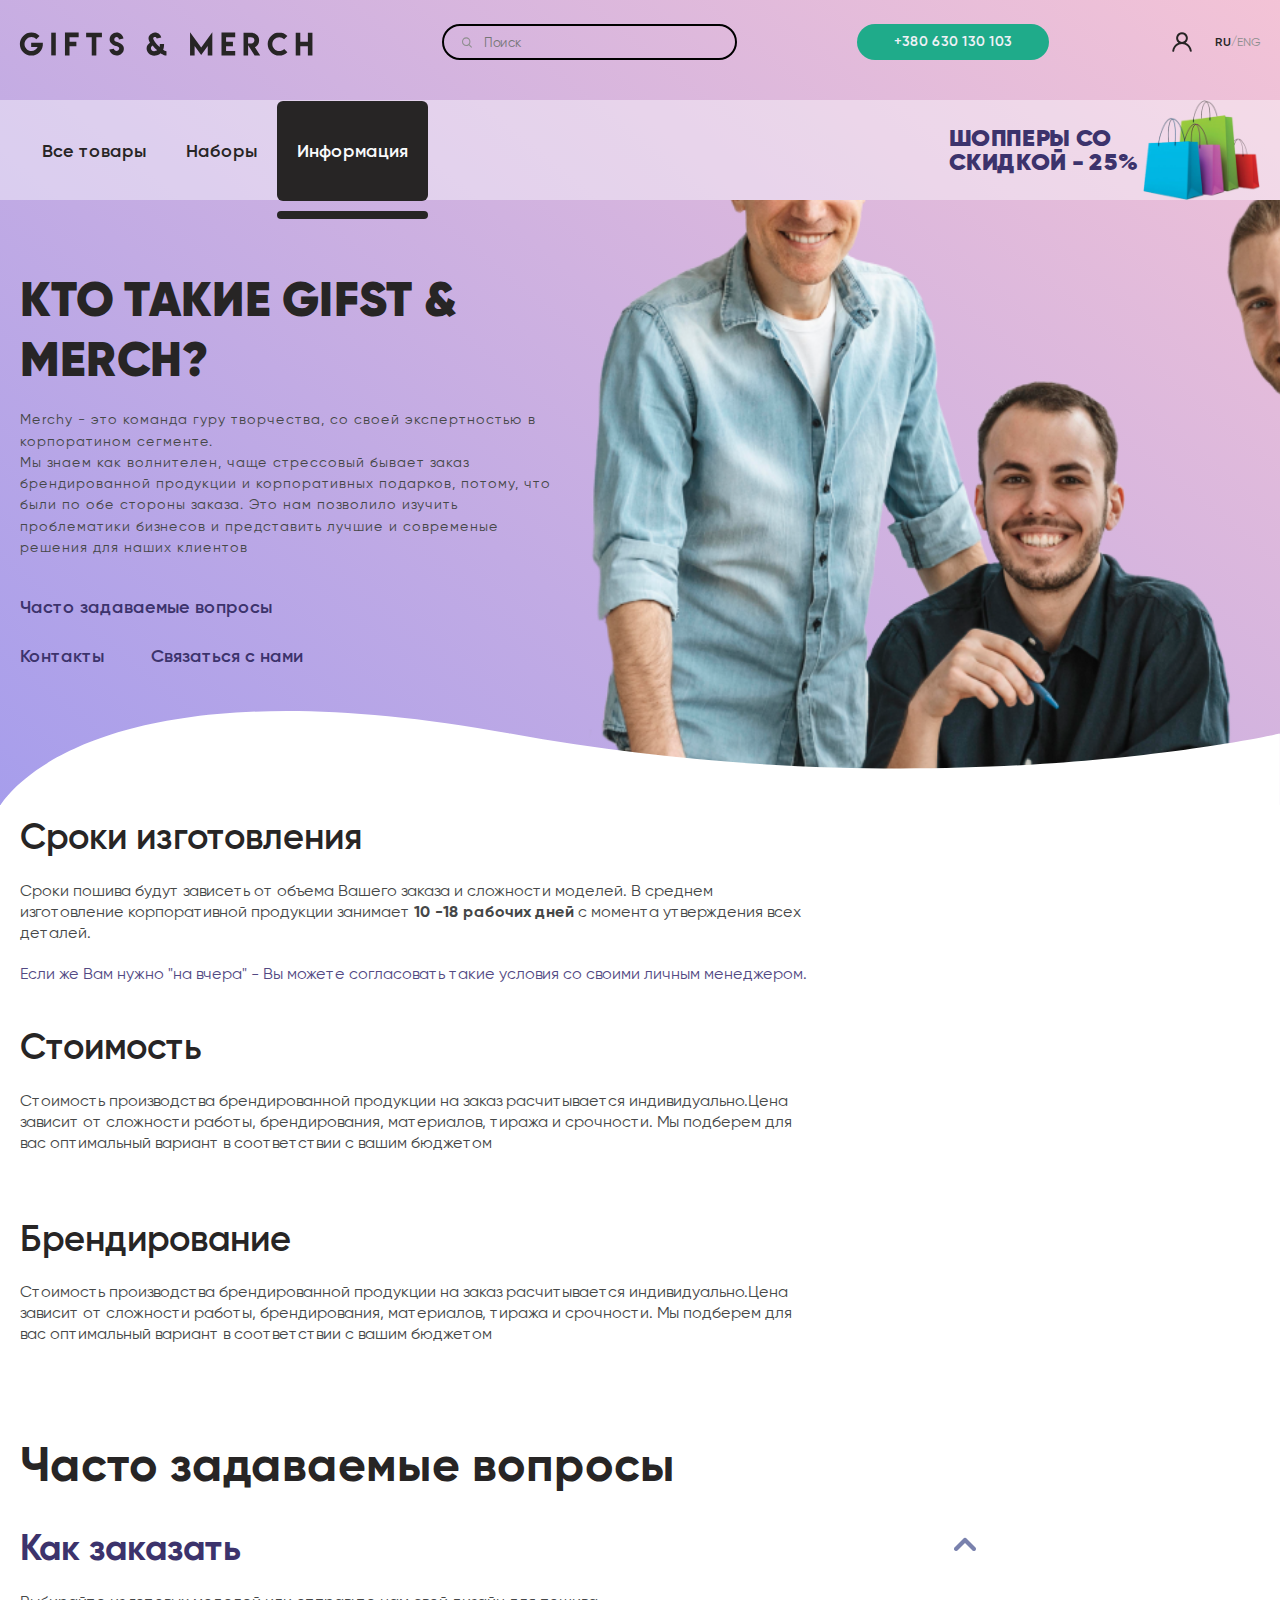
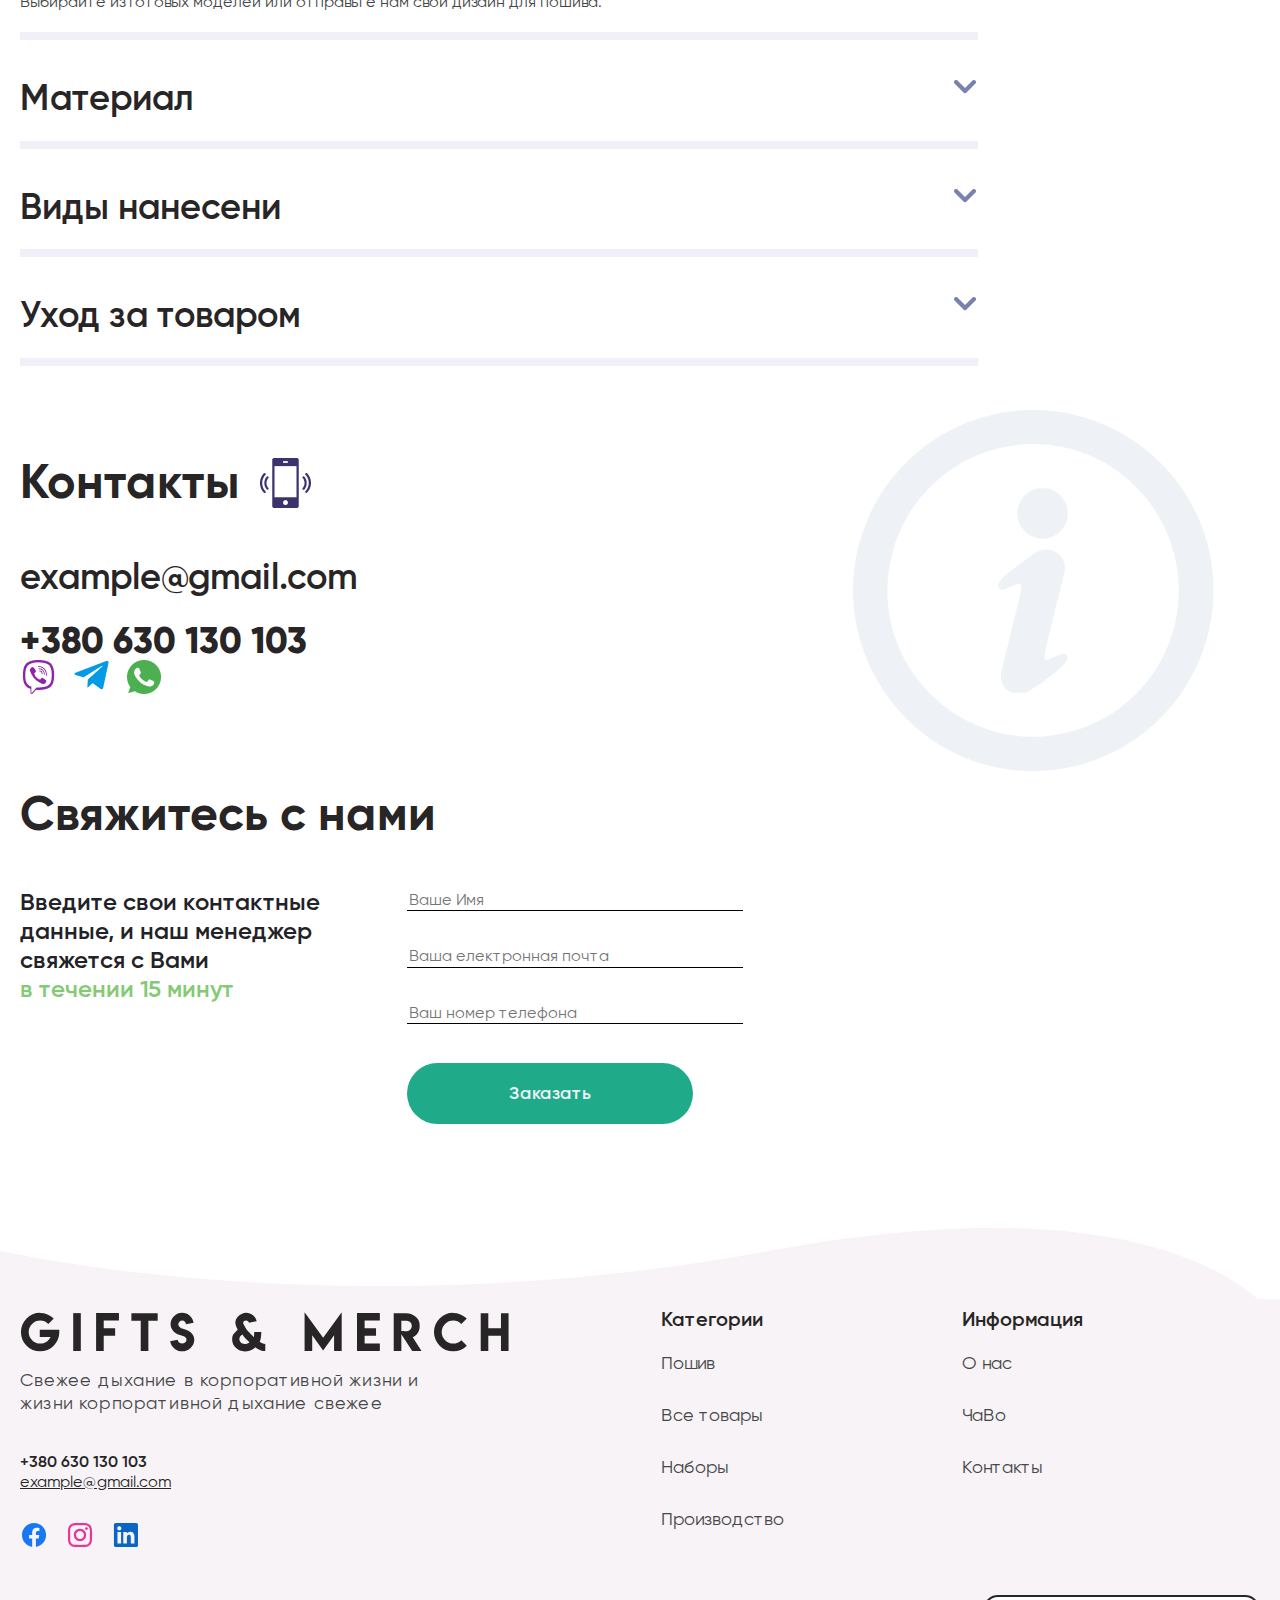
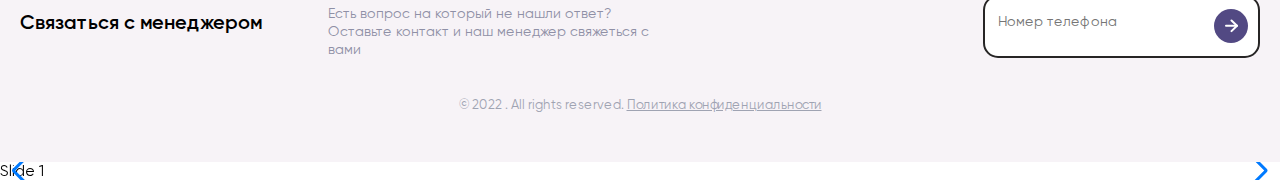
==== information.html @ 1d712e39 "working" ====
<!DOCTYPE html>
<html lang="ru">

<head>
  <meta charset="UTF-8">
  <meta http-equiv="X-UA-Compatible" content="IE=edge">
  <meta name="viewport" content="width=device-width, initial-scale=1.0">
  <title>Gifts and Merch</title>
  <link rel="stylesheet" href="./css/vendor/normalize.css">
  <link rel="stylesheet" href="./css/vendor/swiper-bundle.min.css">
  <link rel="stylesheet" href="./css/cards-reduction-decor.css">
  <link rel="stylesheet" href="./css/fonts.css">
  <link rel="stylesheet" href="./css/main.css">
  <link rel="stylesheet" href="./css/main-page.css">
  <link rel="stylesheet" href="./css/information.css">
</head>

<body>
  <div class="header-bg">
    <header class="page-header">
      <div class="main-container page-header__top">
        <a class="page-header__logo-link" href="#">
          <img class="header-image" src="./img/logo.svg" alt="Gifts Merch">
        </a>
        <input class="page-header__search" type="text" placeholder="Поиск">
        <button type="button" class="page-header__loupe"><img class="page-header__loupe-image" src="./img/search1.svg" alt="поиск"></button>
        <a class="phone" href="tel:+79283627229">+380 630 130 103</a>
        <button id="mobile-menu-btn" type="button" class="page-header__burger"><img class="page-header__burger-image" src="./img/COLOR.svg" alt=""> </button>

        <div class="page-header__buttons">
          <button type="button" class="page-header__profile-btn">
            <img class="but-image" src="./img/men.svg" alt="">
          </button>
          <button type="button" class="page-header__button active">RU</button>
          <p class="page-slash">/</p>
          <button type="button" class="page-header__button">ENG</button>
        </div>
      </div>

      <div class="header-nav">
        <div class="header-nav__container main-container">
          <ul class="header-list">
            <li class="header-list__item">
              <a class="header-list__navigation" href="./index.html">Все товары </a>
            </li>
            <li class="header-list__item">
              <a class="header-list__navigation" href="./sets.html">Наборы</a>
            </li>
            <li class="header-list__item">
              <a class="header-list__navigation header-list__navigation--active">Информация</a>
            </li>
          </ul>
          <div class="header-text">Шопперы со скидкой - 25%</div>
          <img class="img-resize" src="./img/shopping-bags.png" alt="packages">
        </div>
      </div>
    </header>

    <section class="header-hero information__header-hero">
      <div class="header-hero__container main-container">
        <div class="header-hero__buttons">
          <button type="button" class="header-hero__button active">Главная</button>
          /
          <button type="button" class="header-hero__button">Информация</button>
        </div>
        <h1 class="header-hero__main hero__text">Кто такие gifst & merch?</h1>
        <p class="header-hero__description hero__txt">
          Merchy - это команда гуру творчества, со своей экспертностью в корпоратином сегменте. <br>
          Мы знаем как волнителен, чаще стрессовый бывает заказ брендированной продукции и корпоративных подарков, потому, что были по обе стороны заказа. Это нам позволило изучить проблематики бизнесов и представить лучшие и современые решения для наших клиентов
        </p>
        <div class="header-hero__navigation">
          <a class="header__navigation header__navigation1" href="./information.html#question">Часто задаваемые вопросы</a>
          <a class="header__navigation header__navigation2" href="./information.html#contacts">Контакты</a>
          <a class="header__navigation header__navigation3" href="./information.html#contact">Связаться с нами</a>
        </div>
      </div>
      <picture>
        <img class="header-hero__image" src="./img/information/men.png" alt="prize">
      </picture>
    </section>
    <img class="header__wave information__header-wave" src="./img/main/header-wave.svg" alt="wave">
  </div>

  <div class="specification main-container">
    <p class="specification__text">Сроки изготовления</p>
    <p class="specification__txt">Сроки пошива будут зависеть от объема Вашего заказа и сложности моделей. В среднем изготовление корпоративной продукции занимает <b>10 -18 рабочих дней </b> с момента утверждения всех деталей.</p>
    <p class="specification__txt specification__txt--purple">Если же Вам нужно "на вчера" - Вы можете согласовать такие условия со своими личным менеджером.</p>

    <p class="specification__text">Стоимость</p>
    <p class="specification__txt">Стоимость производства брендированной продукции на заказ расчитывается индивидуально.Цена зависит от сложности работы, брендирования, материалов, тиража и срочности. Мы подберем для вас оптимальный вариант в соответствии с вашим бюджетом</p>

    <p class="specification__text specification__text-one">Брендирование</p>
    <p class="specification__txt">Стоимость производства брендированной продукции на заказ расчитывается индивидуально.Цена зависит от сложности работы, брендирования, материалов, тиража и срочности. Мы подберем для вас оптимальный вариант в соответствии с вашим бюджетом</p>
  </div>

  <div class="guide main-container">
    <p class="guide__txt" id="question">Часто задаваемые вопросы</p>
    <div class="guide__info">
      <ul class="description">
        <li class="description__string description__string--active">
          <p class="description__txt">
            Как заказать
            <img class="description__img" src="./img/arrow.png" alt="arrow">
          </p>
          <div class="description__float open">
            <p class="description__text">Выбирайте из готовых моделей или отправьте нам свой дизайн для пошива.</p>
          </div>
        </li>

        <li class="description__string">
          <p class="description__txt">
            Материал
            <img class="description__img" src="./img/arrow.png" alt="arrow">
          </p>
          <div class="description__float">
            <p class="description__text">Вы можете заказать у нас пошив толстовок из любого вида материалов:</p>
            <ul class="description__item">
              <li>Хлопок 100%</li>
              <li>Хлопок/полиэстер 85/15%</li>
              <li>Флис</li>
            </ul>
          </div>
        </li>

        <li class="description__string">
          <p class="description__txt">
            Виды нанесени
            <img class="description__img" src="./img/arrow.png" alt="arrow">
          </p>
          <div class="description__float">
            <p class="description__text ">Вы можете заказать у нас пошив толстовок из любого вида материалов:</p>
            <ul class="description__item">
              <li>Шелкография</li>
              <li>Вышивка</li>
              <li>Цифровая печать</li>
              <li>Флекс</li>
            </ul>
          </div>
        </li>

        <li class="description__string">
          <p class="description__txt">
            Уход за товаром
            <img class="description__img" src="./img/arrow.png" alt="arrow">
          </p>
          <div class="description__float">
            <p class="description__text">
              — Не рекомендуем использовать моющие средства и стиральные порошки с отбеливателями и хлором. <br>
              — Перед глажкой и стиркой желательно вывернуть изделие наизнанку. <br>
              — Стирка в прохладной воде не выше 30°С без включения режима сушки</p>
          </div>
        </li>
      </ul>
      <img class="guide-image" src="./img/information/Group.png" alt="">
    </div>
  </div>

  <div class="reach main-container">
    <div class="reach__promo">
      <div class="contacts">
        <div class="contacts__call">
          <span class="contacts__text" id="contacts">
            Контакты
            <img class="contacts__img" src="./img/information/call.png" alt="phone">
          </span>
        </div>


        <p class="contacts__mail">
          <a class="contacts__link" href="mailto:example@gmail.com">example@gmail.com</a>
        </p>
        <p class="contacts__phone">
          <a class="contacts__link" href="tel:+79283627229">+380 630 130 103</a>
        </p>
        <ul class="contacts__socials">
          <li><a class="contacts__logo" href="#"><img class="contacts__image" src="./img/information/vb.png" alt="vb"></a></li>
          <li><a class="contacts__logo" href="#"><img class="contacts__image" src="./img/information/telega.png" alt="telegtam"></a></li>
          <li><a class="contacts__logo" href="#"><img class="contacts__image" src="./img/information/whatsapp.png" alt="ws"></a></li>
        </ul>
      </div>
      <div class="slogan">
        <p class="slogan__text" id="contact">Свяжитесь с нами</p>
        <div class="book slogan__book">
          <p class="slogan__txt">Введите свои контактные данные, и наш менеджер свяжется с Вами <span class="colortext">в&nbsp;течении 15 минут</span></p>
          <form class="order" action="self">
            <div class="order__field">
              <input type="text" class="order__input" name="login" placeholder="Ваше Имя">
            </div>
            <div class="order__field">
              <input type="email" class="order__input" name="email" placeholder="Ваша електронная почта" minlength="7" required>
              <span class="order__error-msg">Неверный формат</span>
            </div>
            <div class="order__field">
              <input type="tel" class="order__input" name="tel" placeholder="Ваш номер телефона" minlength="6" required>
              <span class="order__error-msg">Неверный формат</span>
            </div>
            <button type="button" class="order__button">
              Заказать
            </button>
          </form>
        </div>
      </div>
    </div>
  </div>

  <div class="container__footer">
    <img class="footer__wave" src="./img/footer/footer-wave.svg" alt="wave">
    <footer class="footer main-container">
      <div class="footer-nav">
        <div class="footer-servis">
          <div class="footer-servis__gift">
            <a href="#">
              <img class="footer-image" src="./img/logo.svg" alt="gifts logo">
            </a>
            <div class="footer-servis__text">Свежее дыхание в корпоративной жизни и жизни корпоративной дыхание свежее </div>
          </div>
          <div class="footer-servis__connect">
            <div class="footer-servis__relations">
              <p class="footer-servis__tel"><a class="footer-servis__phone" href="tel:+79283627229">+380 630 130 103</a></p>
              <p class="footer-servis__gmail"><a class="footer-servis__mail" href="mailto:example@gmail.com">example@gmail.com</a></p>
            </div>
            <div class="footer-servis__logo">
              <ul class="footer-servis__manager">
                <li><a class="footer-img" href="#"><img class="footer-img__logo" src="./img/footer/facebook.svg" alt=""></a></li>
                <li><a class="footer-img" href="#"><img class="footer-img__logo" src="./img/footer/Instagram.svg" alt=""></a></li>
                <li><a class="footer-img" href="#"><img class="footer-img__logo" src="./img/footer/in.svg" alt=""></a></li>
              </ul>
            </div>
          </div>
        </div>
        <div class="footer-row">
          <h3 class="footer-roster__cat rank">Категории</h3>
          <ul class="footer-roster__list">
            <li class="footer-list footer-roster__list-item"><a class="footer-link" href="./sets.html">Пошив</a></li>
            <li class="footer-list"><a class="footer-link" href="./sets.html">Все товары</a></li>
            <li class="footer-list"><a class="footer-link" href="./sets.html">Наборы</a></li>
            <li class="footer-list"><a class="footer-link" href="./sets.html">Производство</a></li>
          </ul>
        </div>
        <div class="footer-info">
          <h3 class="footer-roster__cat rank">Информация</h3>
          <ul class="footer-roster__list">
            <li class="footer-list"><a class="footer-link" href="./information.html">О нас</a></li>
            <li class="footer-list"><a class="footer-link" href="./information.html#question">ЧаВо</a></li>
            <li class="footer-list"><a class="footer-link" href="./information.html#contacts">Контакты</a></li>
          </ul>
        </div>
        <div class="footer-manager">
          <h3 class="footer-roster__cat footer-roster--text-center">Связаться с менеджером</h3>
          <div class="footer-roster__text">Есть вопрос на который не нашли ответ? <br> Оставьте контакт и наш менеджер свяжеться с вами</div>
          <div class="footer-roster__tel">
            <input type="tel" class="footer__phone" name="phone" placeholder="Номер телефона">
            <button type="button" class="footer__arrow"><img class="footer__arrow-img" src="./img/footer/Group6.svg" alt=""></button>
          </div>
        </div>
      </div>
      <div class="footer-copy">
        <p class="footer-copy__corp"> © 2022 . All rights reserved. <a class="footer-copy__conf" href="#"> Политика конфиденциальности</a></p>
      </div>
    </footer>
  </div>

  <div class="modal" id="modal-mobile-menu">
    <div class="gap burger__menu-gap">
      <div class="burger-menu__header">
        <button type="button" class="burger-menu__language active">RU</button>
        /
        <button type="button" class="burger-menu__language">ENG</button>
        <button type="button" class="burger-menu__man">
          <img class="burger-menu__image" src="./img/men-3.svg" alt="">
        </button>
        <button type="button" class="burger-menu__class" id="close-mobile-menu-btn">
          <img src="./img/COLOR-2.svg" alt="">
        </button>
      </div>
      <div class="burger-menu__sets">Наборы</div>
      <div class="burger-menu__all">Все товары</div>
      <div class="burger-menu__list">
        <div class="textcols">
          <ul class="burger-menu__clothes">
            <li class="burger__list">
              <a class="burger-menu__text--active" href="">Толстовки</a>
            </li>
            <li class="burger__list">
              <a class="burger-menu__text" href="">Свитшоты</a>
            </li>
            <li class="burger__list">
              <a class="burger-menu__text" href="">Футболки</a>
            </li>
            <li class="burger__list">
              <a class="burger-menu__text" href="">Поло</a>
            </li>
            <li class="burger__list">
              <a class="burger-menu__text" href="">Жилетки</a>
            </li>
            <li class="burger__list">
              <a class="burger-menu__text" href="">Рюкзаки</a>
            </li>
          </ul>
        </div>
        <div class="textcols">
          <ul class="burger-menu__clothes">
            <li class="burger__list">
              <a class="burger-menu__text" href="">Бананки</a>
            </li>
            <li class="burger__list burger__list-one">
              <a class="burger-menu__text" href="">Эко-сумки/Шопперы</a>
            </li>
            <li class="burger__list">
              <a class="burger-menu__text" href="">Пледы</a>
            </li>
            <li class="burger__list">
              <a class="burger-menu__text" href="">Носки</a>
            </li>
            <li class="burger__list">
              <a class="burger-menu__text" href="">Маски</a>
            </li>
          </ul>
        </div>
      </div>
      <p class="burger-menu__info">Информация</p>
      <div class="burger__mail">
        <a class="burger-menu__mail" href="example@gmail.com">example@gmail.com</a>
      </div>
      <div class="burger__phone">
        <a class="phone burger-menu__phone" href="tel:+79283627229">+380 630 130 103</a>
      </div>
      <div class="burger-menu__masagers">
        <div class="burger__mesagers">
          <div class="burger-menu__image"><a href=""></a><img src="./img/Vector11.svg" alt=""></div>
          <div class="burger-menu__image"><a href=""></a><img src="./img/instagram.svg" alt=""></div>
          <div class="burger-menu__image"><a href=""><img src="./img/facebook.svg" alt=""></a></div>
        </div>
      </div>
    </div>
  </div>

  <div class="modal" id="my-golder">
    <div class="gap trolley__gap">
      <div class="trolley__order">
        <p class="trolley__text">Оформить заказ</p>
        <p class="trolley__txt">Введите свои контактные данные, и наш менеджер свяжется с Вами в течении 1 часа</p>
        <form class="trolley__orders" action="self">
          <input type="text" class="trolley__order-info" name="login" placeholder="Ваше Имя">
          <input type="email" class="trolley__order-info" name="email" placeholder="Ваша електронная почта">
          <input type="tel" class="trolley__order-info trolley__order-info--active" name="tel" placeholder="Ваш номер телефона">
          <button type="button" class="trolley__order-button">
            Заказать
          </button>
        </form>
        <p class="trolley__inf">Нажимая "Подтвердить заказ", Вы даете согласие на обработку Ваших персональных данных</p>
      </div>
      <div class="trolley__box">
        <div class="basket__order">Корзина</div>
        <div class="basket__selection">
          <div class="details">
            <div class="details__image">
              <img class="details__img" src="./img/trolley/MaskGroup.png" alt="">
            </div>
            <div class="details__info">
              <p class="details__text">EL003 Elleven Checkpoint-Friendly Compu-Backpack</p>
              <div class="details__color">
                <span class="details__colors details__colors--green">Цвет</span>
              </div>
            </div>
            <div class="details__size">
              <p class="size__text">Размер</p>
              <p class="size__txt">XS</p>
            </div>
            <div class="details__quantity">
              <span class="quantity__text">Кол-во</span>
              <div class="quantity__choice">
                <button type="button" class="quantity__reduce">-</button>
                <span class="quantity__number">5</span>
                <button type="button" class="quantity__reduce">+</button>
              </div>
              <p class="quantity__txt">min.</p>
            </div>
            <span class="details__sum">$76.43</span>
            <button type="button" class="details__remove">
              <img class="details__remove-img" src="./img/trolley/times-circle.svg" alt="">
            </button>
          </div>
        </div>
        <div class="basket__selection">
          <div class="details">
            <div class="details__image">
              <img class="details__img" src="./img/trolley/MaskGroup.png" alt="">
            </div>
            <div class="details__info">
              <div class="details__text">EL003 Elleven Checkpoint-Friendly Compu-Backpack</div>
              <div class="details__color">
                <span class="details__colors details__colors--green">Цвет</span>
              </div>
            </div>
            <div class="details__size">
              <p class="size__text">Размер</p>
              <p class="size__txt">XS</p>
            </div>
            <div class="details__quantity">
              <span class="quantity__text">Кол-во</span>
              <div class="quantity__choice">
                <button type="button" class="quantity__reduce">-</button>
                <span class="quantity__number">5</span>
                <button type="button" class="quantity__reduce">+</button>
              </div>
              <p class="quantity__txt">min.</p>
            </div>
            <span class="details__sum">$76.43</span>
            <button type="button" class="details__remove">
              <img class="details__remove-img" src="./img/trolley/times-circle.svg" alt="">
            </button>
          </div>
        </div>
        <div class="basket__selection basket__selection-one">
          <div class="details">
            <div class="details__image">
              <img class="details__img" src="./img/trolley/MaskGroup.png" alt="">
            </div>
            <div class="details__info">
              <div class="details__text">EL003 Elleven Checkpoint-Friendly Compu-Backpack</div>
              <div class="details__color">
                <span class="details__colors details__colors--green">Цвет</span>
              </div>
            </div>
            <div class="details__size">
              <p class="size__text">Размер</p>
              <p class="size__txt">XS</p>
            </div>
            <div class="details__quantity">
              <span class="quantity__text">Кол-во</span>
              <div class="quantity__choice">
                <button type="button" class="quantity__reduce">-</button>
                <span class="quantity__number">5</span>
                <button type="button" class="quantity__reduce">+</button>
              </div>
              <p class="quantity__txt">min.</p>
            </div>
            <span class="details__sum">$76.43</span>
            <button type="button" class="details__remove">
              <img class="details__remove-img" src="./img/trolley/times-circle.svg" alt="">
            </button>
          </div>
        </div>
        <div class="order__dilivery">
          <span class="order__details">Заказ № 110293</span>
          <span class="order__sum">Всего: $ 235.80</span>
        </div>
        <button type="button" class="modal__close trolley__modal-close">
          <img class="modal__close-img" id="close-my-modal-btn2" src="./img/trolley/close.svg" alt="">
        </button>
        <div class="trolley__line"></div>
      </div>
    </div>
  </div>

  <div class="modal" id="modal-order-menu">
    <div class="gap window__gap" id="window-mod">
      <button type="button" class="modal__close" id="close-order-menu-btn">
        <img class="modal__close-img" src="./img/trolley/close.svg" alt="">
      </button>
      <div class="window__picture">
        <div class="window__line">
          <button type="button" class="hand hand__window">
            <img src="./img/left.png" alt="">
          </button>
          <button type="button" class="hand hand__window hand__window-img">
            <img src="./img/left.png" alt="">
          </button>
        </div>
        <img class="winwod-img" src="./img/image/Screenshot1.png" alt="man">
        <div class="window__picture-img">
          <img class="winwod-thing" src="./img/image/Screenshot2.png" alt="man">
          <img class="winwod-thing" src="./img/image/Screenshot3.png" alt="man">
          <img class="winwod-thing" src="./img/image/Screenshot4.png" alt="man">
        </div>
      </div>
      <div class="window__order">
        <p class="win__text">EL003 Elleven Checkpoint-Friendly Compu-Backpack</p>
        <div class="color">
          <ul class="color__win" id="color-listmod">
          </ul>
          <p class="win__price">From Price $76.43</p>
        </div>
        <p class="win__txt">This exclusive design has a designated laptop-only section that unfolds to lay flat on the X-ray belt to increase your speed, convenience and security. (Pens, Laptop and other devices shown are not included)</p>
        <div class="size">
          <div class="size__right">
            <button type="button" class="size__feature">
              Характеристики
              <img class="size__image size__image--active" src="./img/image/arrow.svg" alt="">
            </button>
          </div>
          <div class="property">
            <p class="property__text">Материал</p>
            <p class="property__text">100% хлопок</p>
            <p class="property__text">Нанесение</p>
            <p class="property__text">вышивка, термопечать</p>
            <p class="property__text">Торговая марка</p>
            <p class="property__text">100% хлопок</p>
            <p class="property__text">Плотность, г/м</p>
            <p class="property__text">150</p>
          </div>
          <button type="button" class="size__button">
            Заказать
          </button>
        </div>
      </div>
    </div>
  </div>

  <template id="color-modtemplate">
    <li class="color__list"><button type="button" class="color__but card__color-button--purple" id="colors-list"></button></li>
  </template>

  <div class="swiper">
    <div class="swiper-wrapper">
      <div class="swiper-slide">Slide 1</div>
      <div class="swiper-slide">Slide 2</div>
      <div class="swiper-slide">Slide 3</div>
    </div>
    <div class="swiper-button-prev"></div>
    <div class="swiper-button-next"></div>
  </div>

  <script defer src="js/vendor/swiper-bundle.min.js"></script>
  <script defer src="js/index.js"></script>

</body>

</html>
---- css/cards-reduction-decor.css ----
.cards__header {
    margin: 0;
    margin-top: 9px;
    font-size: 48px;
    line-height: 58px;
    font-weight: 700;
}

.cards__list {
    display: flex;
    justify-content: space-between;
    margin-top: 40px;
    padding-left: 0;
}

.card {
    position: relative;
    display: flex;
    flex-direction: column;
    width: calc(25% - 23px);
    list-style-type: none;
}

.card__top {
    position: relative;
    height: 387px;
}

.card__info {
    display: flex;
    flex-direction: column;
    margin-top: 2px;
    padding-top: 11px;
    padding-left: 14px;
    overflow: hidden;
    border-radius: 15px;
    box-shadow: 0 16.0566px 22px -8px rgb(82 73 131 / 0.1), 0 8.02828px 8.02828px -4.01414px rgb(26 32 44 / 0.04);
    flex-grow: 1;
}

.card__color-button--active {
    outline: solid 3px #000;
    outline-style: double;
}

.color__but--active {
  outline: solid 3px #000;
  outline-style: double;
}

.card__image {
    width: 100%;
    height: 100%;
    object-fit: cover;
    border-top-right-radius: 15px;
    border-top-left-radius: 15px;
}

.numbering {
    position: absolute;
    right: 18px;
    bottom: 8px;
    display: flex;
    align-items: center;
    font-size: 12px;
    line-height: 1;
    font-weight: 400;
    text-align: center;
    color: #7981AD;
}

.numbering__direction {
    display: flex;
    padding: 6px 8px 6px 5px;
    cursor: pointer;
    background: transparent;
    border: none;
}

.numbering__direction--right {
    transform: rotate(180deg);
}

.numbering__number--card {
    margin: 0;
}

.hand__cards-img {
    transform: rotate(180deg);
}

.card__name {
    margin: 0;
    font-size: 24px;
    line-height: 105.5%;
    font-weight: 600;
    color: #272525;
}

.card__description {
    width: 100%;
    font-size: 12px;
    line-height: 105.5%;
    font-weight: 400;
    color: #272525;
}

.card__color {
    display: flex;
    margin-top: auto;
    margin-bottom: 15px;
    padding: 0;
}

.color__list {
    list-style-type: none;
}

.card__color-button {
    width: 24px;
    height: 24px;
    margin: 0;
    margin-right: 4.5px;
    padding: 0 0.5px;
    cursor: pointer;
    background: transparent;
    border: none;
    border-radius: 50%;
}

.card__color-button--purple {
    background-color: #524983;
}

.card__color-button--green {
    background-color: #309F85;
}

.card__color-button--silver {
    background-color: #F1F1F1;
}

.card__price {
    margin: 0;
    margin-bottom: 11px;
    font-size: 24px;
    line-height: 105.5%;
    font-weight: 600;
    color: #C4C4C4;
}

.card__cart {
    position: absolute;
    right: 11px;
    bottom: 17px;
    cursor: pointer;
    background: transparent;
    border: none;
}

.hand__cards {
    display: flex;
    align-items: center;
    margin-top: 0;
    margin-right: 13px;
    margin-left: 31px;
}

.hand {
    justify-content: center;
    width: 40px;
    height: 40px;
    cursor: pointer;
    background-color: #ECE7F0;
    border: none;
    border-radius: 50%;
}

.reduction {
    display: flex;
    justify-content: space-between;
    margin-top: 78px;
    color: #454747;
}

.reduction__item {
    width: 23%;
}

.reduction__title {
    margin-top: 1px;
    margin-bottom: 0;
    font-size: 36px;
    line-height: 130%;
    font-weight: 600;
}

.reduction__text {
    margin-top: 20px;
    font-size: 16px;
    line-height: 130%;
    font-weight: 400;
}

.reduction__text-color {
    margin-top: 20px;
    font-size: 16px;
    line-height: 130%;
    font-weight: 400;
    color: #524983;
}

.decor {
    position: relative;
    margin-top: 111px;
    padding-bottom: 290px;
}

.decor__img {
    margin-left: 200px;
}

.decor__idea {
    max-width: 790px;
    margin-top: 26px;
    margin-bottom: 0;
    font-size: 48px;
    line-height: 58px;
    font-weight: 700;
}

.decor__text {
    width: 592px;
    margin-bottom: 0;
    font-size: 18px;
    line-height: 23px;
    font-weight: 400;
    letter-spacing: 0.065em;
    color: #454747;
}

.colortext {
    color: rgb(132 202 116);
}

.decor__connect {
    width: 300px;
    margin: 0;
    font-size: 24px;
    line-height: 29px;
    font-weight: 600;
    color: #222227;
}

.book {
    display: flex;
    justify-content: space-between;
    width: 723px;
}

.decor__book {
    margin-top: 35px;
}

.order {
    width: 100%;
    max-width: 336px;
}

.order__field {
    position: relative;
    width: 100%;
    margin-bottom: 32px;
}

.order__input {
    width: 100%;
    padding-top: 4px;
    color: inherit;
    background-color: transparent;
    border: none;
    border-bottom: 1px solid rgb(1 0 0);
    outline: none;
}

.order__field.error .order__input,
.order__field.error .order__input::placeholder {
    color: #f45656;
    border-color: #f45656;
}

.order__error-msg {
    position: absolute;
    top: 50%;
    right: 0;
    display: none;
    font-size: 14px;
    color: #f45656;
    pointer-events: none;
    transform: translateY(-50%);
}

.order__field.error .order__error-msg {
    display: block;
}

.decor__order-line {
    width: 336px;
    margin-bottom: 34px;
    border: 1px solid #272525;
}

.decor__picture {
    position: absolute;
    top: -39px;
    right: 146px;
}

.date__text {
    width: 250px;
    color: #454747;
    border: none;
}

.order__button {
    display: inline-block;
    margin-top: 7px;
    padding: 21px 102px;
    font-size: 18px;
    line-height: 19px;
    font-weight: 600;
    text-decoration: none;
    color: #eef1f6;
    cursor: pointer;
    background-color: #1fab8a;
    border: none;
    border-radius: 60px;
}

.order__button:hover,
.order__button:focus {
    background-color: #1B886E;
}

.order__button:active {
    background-color: #156B57;
}


.wave {
    position: absolute;
    z-index: -1;
    width: 100%;
    background-position: top center;
    background-repeat: no-repeat;
    background-size: 100%;
}

.decor-wave {
    top: -93px;
}


@media (width <=1500px) {
    .card {
        width: calc(35% - 32px);
        margin-top: 21px;
        margin-right: 2px;
    }

    .card:nth-of-type(4) {
        display: none;
    }

    .cards__list {
        margin: 0;
    }

    .card__info {
        margin-top: -2px;
        border-radius: 15px;
        box-shadow: 0 16.0566px 22px -8px rgb(82 73 131 / 0.1), 0 8.02828px 8.02828px -4.01414px rgb(26 32 44 / 0.04);
    }

    .numbering--card {
        right: 12px;
        bottom: 9px;
        padding: 3px;
    }

    .hand__window {
      display: flex;
      align-items: center;
      width: 30px;
      height: 30px;
    }

    .numbering__arrow--card {
        width: 9px;
        height: 17px;
    }

    .numbering__number--card {
        font-size: 10px;
        font-weight: 400;
    }

    .card__name {
        font-size: 19.26px;
        line-height: 105.5%;
        font-weight: 600;
    }

    .card__description {
        margin-top: 8px;
        font-size: 9.63px;
        line-height: 105.5%;
        font-weight: 400;
    }

    .card__color {
        margin-top: 12px;
    }

    .card__color-button {
        width: 19.26px;
        height: 19.26px;
        margin-top: 1px;
    }

    .card__price {
        margin-bottom: 9px;
        font-size: 19.26px;
        line-height: 105.5%;
        font-weight: 600;
    }

    .card__cart-image {
        width: 36.46px;
        height: 36.9px;
    }

    .card__cart {
        right: 8px;
        bottom: 14px;
    }


    .hand__cards {
        margin-right: 0;
    }

    .reduction {
        display: flex;
        flex-wrap: wrap;
        gap: 22px;
        margin-top: 74px;
    }

    .reduction__item {
        width: 39%;
    }

    .reduction__text-color {
        margin-top: -15px;
    }

    .decor {
        margin-top: 131px;
        padding-bottom: 217px;
    }

    .decor__idea {
        max-width: 550px;
        margin-top: 38px;
        line-height: 53px;
    }

    .decor__text {
        margin-top: 22px;
    }

    .decor__book {
        margin-top: 60px;
    }

    .decor__picture {
        top: -173px;
        right: 0;
        width: 580px;
        height: 533px;
        overflow: hidden;
    }

    .decor__picture-img {
        position: absolute;
        top: 0;
        right: -154px;
        width: 580px;
        height: 533px;
        object-fit: cover;
    }

    .decor-wave {
        top: 300px;
        transform: scaleY(2) translateY(-36%);
    }
}

@media (width <=999px) {
    .cards__list {
        display: flex;
        flex-wrap: wrap;
        justify-content: space-between;
        margin-top: 16px;
    }

    .card {
        width: calc(50% - 14px);
        margin-top: 1px;
        margin-right: -0;
        margin-bottom: 24px;
    }

    .card:nth-of-type(4) {
        display: block;
    }

    .cards__header {
        margin-top: 0;
    }

    .card__info {
        border-radius: 15px;
        box-shadow: 0 16.0566px 22px -8px rgb(82 73 131 / 0.1), 0 8.02828px 8.02828px -4.01414px rgb(26 32 44 / 0.04);
    }

    .numbering--card {
        right: 11px;
        bottom: 13px;
    }

    .card__name {
        margin-top: 0;
        font-size: 22.2267px;
        line-height: 105.5%;
        font-weight: 600;
    }

    .card__description {
        margin-top: 13px;
        font-size: 11.1134px;
        line-height: 105.5%;
        font-weight: 400;
    }

    .card__color {
        margin-top: 9px;
    }

    .card__color-button {
        width: 22.23px;
        height: 22.23px;
        margin-top: 1px;
    }

    .card__price {
        margin-bottom: 10px;
        font-size: 22.2267px;
    }

    .card__cart-image {
        width: 44px;
        height: 44px;
    }

    .card__cart {
        right: 10px;
        bottom: 18px;
    }

    .numbering__arrow--card {
        width: 9px;
        height: 19px;
    }

    .numbering__direction--card {
        padding: 2px 9px;
    }

    .reduction {
        display: none;
    }

    .decor {
        margin-top: 132px;
        padding-bottom: 190px;
    }

    .decor__img {
        margin-top: 14px;
    }

    .decor__order {
        top: 352px;
        left: 409px;
    }

    .decor__picture {
        top: 7px;
        right: 0;
        width: 335px;
        height: 318px;
    }

    .decor__picture-img {
        top: 11px;
        right: -99px;
        width: 335px;
        height: 318px;
    }

    .decor-wave {
        transform: scaleY(2.6) translateY(-29%);
    }
}

@media (width <=767px) {
    .card {
        width: calc(50% - 8px);
        margin-top: 7px;
        margin-bottom: -9px;
    }

    .cards__header {
        margin-top: 10px;
        font-size: 28px;
        line-height: 34px;
    }

    .card__info {
        margin-top: -8px;
        margin-bottom: 16.5px;
        padding-left: 9px;
        border-radius: 15px;
        box-shadow: 0 16.0566px 22px -8px rgb(82 73 131 / 0.1), 0 8.02828px 8.02828px -4.01414px rgb(26 32 44 / 0.04);
    }

    .card__name {
        width: 180px;
        margin-top: 0;
        font-size: 13.4338px;
        line-height: 105.5%;
        font-weight: 600;
    }

    .card__description {
        margin-top: 7px;
        font-size: 6.71689px;
        line-height: 105.5%;
        font-weight: 400;
    }

    .card__color {
        margin-top: 7px;
    }

    .card__color-button {
        width: 13.43px;
        height: 13.43px;
        margin-top: 1px;
    }

    .numbering--card {
        right: 2px;
        bottom: 7px;
    }

    .numbering__direction--card {
        padding: 2px 7px;
    }

    .numbering__arrow--card {
        width: 6px;
        height: 11px;
    }

    .numbering__number--card {
        font-size: 7px;
    }

    .card__price {
        margin-bottom: 7px;
        font-size: 13.4338px;
        line-height: 105.5%;
        font-weight: 600;
    }

    .card__cart-image {
        width: 26px;
        height: 26px;
    }

    .card__cart {
        right: 4px;
        bottom: 26px;
    }

    .hand__cards {
        margin-right: 27px;
    }

    .decor {
        margin-top: 80px;
        padding-bottom: 159px;
    }

    .decor__img {
        display: block;
        width: 206px;
        height: 41px;
        margin-top: 5px;
        margin-right: auto;
        margin-left: auto;
    }

    .decor__basis-image {
        margin-top: 134px;
        margin-left: 105px;
    }

    .decor__idea {
        width: 450px;
        margin-top: 39px;
        margin-right: auto;
        margin-left: auto;
        font-size: 28px;
        line-height: 110.9%;
        text-align: center;
    }

    .decor__book {
        flex-wrap: wrap;
        width: 100%;
        margin-top: 1px;
    }

    .decor__text {
        width: 100%;
        margin-top: 15px;
        margin-right: auto;
        margin-left: auto;
        font-size: 16px;
        line-height: 130%;
        text-align: center;
    }

    .decor__connect {
        width: 465px;
        margin-top: 49px;
        margin-right: auto;
        margin-left: auto;
        font-size: 24px;
        line-height: 29px;
        text-align: center;
    }

    .decor__picture {
        position: relative;
        width: 200px;
        height: 344px;
        margin-top: 80px;
        margin-right: auto;
        margin-left: auto;
        overflow: visible;
    }

    .decor__picture-img {
        width: 367px;
        height: 344px;
    }

    .order {
        margin-top: 65px;
        margin-right: auto;
        margin-left: auto;
        text-align: center;
    }

    .decor-wave {
        top: 882px;
        transform: scaleY(2.6) translateY(-33%);
    }
}

@media (width <=479px) {
    .card {
        width: calc(100% - 1px);
        margin-top: -6px;
        margin-bottom: 8px;
    }

    .cards__header {
        margin-top: 22px;
        font-size: 28px;
        line-height: 34px;
    }

    .card__info {
        margin-bottom: 20.5px;
        padding-left: 11px;
        border-radius: 15px;
        box-shadow: 0 16.0566px 22px -8px rgb(82 73 131 / 0.1), 0 8.02828px 8.02828px -4.01414px rgb(26 32 44 / 0.04);
    }

    .card__name {
        width: 238px;
        margin-top: 5px;
        font-size: 17.7778px;
        line-height: 105.5%;
        font-weight: 600;
    }

    .card__description {
        margin-top: 9px;
        font-size: 8.88889px;
        line-height: 105.5%;
        font-weight: 400;
    }

    .card__color {
        margin-top: 9px;
    }

    .card__color-button {
        width: 17.78px;
        height: 17.78px;
        margin-top: 1px;
    }

    .numbering--card {
        right: 12px;
        bottom: 8px;
    }

    .numbering__arrow--card {
        width: 8px;
        height: 16px;
    }

    .card__price {
        margin-bottom: 6px;
        font-size: 17.7778px;
        line-height: 105.5%;
        font-weight: 600;
    }

    .card__cart {
        right: 6px;
        bottom: 30px;
    }

    .pagination {
        margin-top: 4px;
    }

    .card__cart-image {
        width: 34px;
        height: 34px;
    }

    .hand {
        width: 35px;
        height: 35px;
        margin-left: 28px;
    }

    .hand__cards {
        margin-left: 28px;
    }

    .decor {
        padding-bottom: 97px;
    }

    .decor__basis {
        display: block;
        margin-right: auto;
        margin-left: auto;
    }

    .decor__img {
        width: 154px;
        height: 34px;
    }

    .order {
        width: 280px;
        margin-top: 40px;
    }

    .decor__idea {
        max-width: 100%;
        margin-top: 33px;
        font-size: 24px;
        line-height: 26px;
        text-align: center;
    }

    .decor__text {
        width: 89%;
        margin-left: 15px;
        font-size: 15px;
        line-height: 130%;
        text-align: center;
    }

    .decor__connect {
        max-width: 250px;
        margin-top: 45px;
        font-size: 20px;
        line-height: 24px;
        text-align: center;
    }

    .decor__order-line {
        width: 280px;
        margin-bottom: 35px;
    }

    .decor__picture {
        margin-top: 90px;
    }

    .decor__picture-img {
        right: -362px;
        width: 366px;
        height: 345px;
        transform: translate(-83%, -11%);
    }

    .decor__book {
        justify-content: center;
        max-width: 100%;
        margin-top: 1px;
    }

    .decor-wave {
        top: 880px;
        transform: scaleY(3.3) translateY(-33%);
    }
}
---- css/fonts.css ----
@font-face {
    font-family: Gilroy;
    font-style: normal;
    font-weight: 800;
    src: url('../fonts/gilroy/Gilroy-ExtraBold.eot');
    src: local('Gilroy ExtraBold'), local('Gilroy-ExtraBold'),
        url('../fonts/gilroy/Gilroy-ExtraBold.eot?#iefix') format('embedded-opentype'),
        url('../fonts/gilroy/Gilroy-ExtraBold.woff') format('woff'),
        url('../fonts/gilroy/Gilroy-ExtraBold.ttf') format('truetype');
}

@font-face {
    font-family: Gilroy;
    font-style: normal;
    font-weight: 900;
    src: url('../fonts/gilroy/Gilroy-Heavy.eot');
    src: local('Gilroy Heavy'), local('Gilroy-Heavy'),
        url('../fonts/gilroy/') format('embedded-opentype'),
        url('../fonts/gilroy/Gilroy-Heavy.woff') format('woff'),
        url('../fonts/gilroy/Gilroy-Heavy.ttf') format('truetype');
}

@font-face {
    font-family: Gilroy;
    font-style: italic;
    font-weight: 300;
    src: url('../fonts/gilroy/Gilroy-LightItalic.eot');
    src: local('Gilroy Light Italic'), local('Gilroy-LightItalic'),
        url('../fonts/gilroy/Gilroy-LightItalic.eot?#iefix') format('embedded-opentype'),
        url('../fonts/gilroy/Gilroy-LightItalic.woff') format('woff'),
        url('../fonts/gilroy/Gilroy-LightItalic.ttf') format('truetype');
}

@font-face {
    font-family: Gilroy;
    font-style: italic;
    font-weight: 100;
    src: url('../fonts/gilroy/Gilroy-ThinItalic.eot');
    src: local('Gilroy Thin Italic'), local('Gilroy-ThinItalic'),
        url('../fonts/gilroy/Gilroy-ThinItalic.eot?#iefix') format('embedded-opentype'),
        url('../fonts/gilroy/Gilroy-ThinItalic.woff') format('woff'),
        url('../fonts/gilroy/Gilroy-ThinItalic.ttf') format('truetype');
}

@font-face {
    font-family: Gilroy;
    font-style: italic;
    font-weight: 900;
    src: url('../fonts/gilroy/Gilroy-BlackItalic.eot');
    src: local('Gilroy Black Italic'), local('Gilroy-BlackItalic'),
        url('../fonts/gilroy/Gilroy-BlackItalic.eot?#iefix') format('embedded-opentype'),
        url('../fonts/gilroy/Gilroy-BlackItalic.woff') format('woff'),
        url('../fonts/gilroy/Gilroy-BlackItalic.ttf') format('truetype');
}

@font-face {
    font-family: Gilroy;
    font-style: italic;
    font-weight: bold;
    src: url('../fonts/gilroy/Gilroy-BoldItalic.eot');
    src: local('Gilroy Bold Italic'), local('Gilroy-BoldItalic'),
        url('../fonts/gilroy/Gilroy-BoldItalic.eot?#iefix') format('embedded-opentype'),
        url('../fonts/gilroy/Gilroy-BoldItalic.woff') format('woff'),
        url('../fonts/gilroy/Gilroy-BoldItalic.ttf') format('truetype');
}

@font-face {
    font-family: Gilroy;
    font-style: normal;
    font-weight: 600;
    src: url('../fonts/gilroy/Gilroy-SemiBold.eot');
    src: local('Gilroy SemiBold'), local('Gilroy-SemiBold'),
        url('../fonts/gilroy/Gilroy-SemiBold.eot?#iefix') format('embedded-opentype'),
        url('../fonts/gilroy/Gilroy-SemiBold.woff') format('woff'),
        url('../fonts/gilroy/Gilroy-SemiBold.ttf') format('truetype');
}

@font-face {
    font-family: Gilroy;
    font-style: italic;
    font-weight: 200;
    src: url('../fonts/gilroy/Gilroy-UltraLightItalic.eot');
    src: local('Gilroy UltraLight Italic'), local('Gilroy-UltraLightItalic'),
        url('../fonts/gilroy/Gilroy-UltraLightItalic.eot?#iefix') format('embedded-opentype'),
        url('../fonts/gilroy/Gilroy-UltraLightItalic.woff') format('woff'),
        url('../fonts/gilroy/Gilroy-UltraLightItalic.ttf') format('truetype');
}

@font-face {
    font-family: Gilroy;
    font-style: italic;
    font-weight: 600;
    src: url('../fonts/gilroy/Gilroy-SemiBoldItalic.eot');
    src: local('Gilroy SemiBold Italic'), local('Gilroy-SemiBoldItalic'),
        url('../fonts/gilroy/Gilroy-SemiBoldItalic.eot?#iefix') format('embedded-opentype'),
        url('../fonts/gilroy/Gilroy-SemiBoldItalic.woff') format('woff'),
        url('../fonts/gilroy/Gilroy-SemiBoldItalic.ttf') format('truetype');
}

@font-face {
    font-family: Gilroy;
    font-style: normal;
    font-weight: 300;
    src: url('../fonts/gilroy/Gilroy-Light.eot');
    src: local('Gilroy Light'), local('Gilroy-Light'),
        url('../fonts/gilroy/Gilroy-Light.eot?#iefix') format('embedded-opentype'),
        url('../fonts/gilroy/Gilroy-Light.woff') format('woff'),
        url('../fonts/gilroy/Gilroy-Light.ttf') format('truetype');
}

@font-face {
    font-family: Gilroy;
    font-style: italic;
    font-weight: 500;
    src: url('../fonts/gilroy/Gilroy-MediumItalic.eot');
    src: local('Gilroy Medium Italic'), local('Gilroy-MediumItalic'),
        url('../fonts/gilroy/Gilroy-MediumItalic.eot?#iefix') format('embedded-opentype'),
        url('../fonts/gilroy/Gilroy-MediumItalic.woff') format('woff'),
        url('../fonts/gilroy/Gilroy-MediumItalic.ttf') format('truetype');
}

@font-face {
    font-family: Gilroy;
    font-style: italic;
    font-weight: 800;
    src: url('../fonts/gilroy/Gilroy-ExtraBoldItalic.eot');
    src: local('Gilroy ExtraBold Italic'), local('Gilroy-ExtraBoldItalic'),
        url('../fonts/gilroy/Gilroy-ExtraBoldItalic.eot?#iefix') format('embedded-opentype'),
        url('../fonts/gilroy/Gilroy-ExtraBoldItalic.woff') format('woff'),
        url('../fonts/gilroy/Gilroy-ExtraBoldItalic.ttf') format('truetype');
}

@font-face {
    font-family: Gilroy;
    font-style: normal;
    font-weight: normal;
    src: url('../fonts/gilroy/Gilroy-Regular.eot');
    src: local('Gilroy Regular'), local('Gilroy-Regular'),
        url('../fonts/gilroy/Gilroy-Regular.eot?#iefix') format('embedded-opentype'),
        url('../fonts/gilroy/Gilroy-Regular.woff') format('woff'),
        url('../fonts/gilroy/Gilroy-Regular.ttf') format('truetype');
}

@font-face {
    font-family: Gilroy;
    font-style: italic;
    font-weight: 900;
    src: url('../fonts/gilroy/Gilroy-HeavyItalic.eot');
    src: local('Gilroy Heavy Italic'), local('Gilroy-HeavyItalic'),
        url('../fonts/gilroy/Gilroy-HeavyItalic.eot?#iefix') format('embedded-opentype'),
        url('../fonts/gilroy/Gilroy-HeavyItalic.woff') format('woff'),
        url('../fonts/gilroy/Gilroy-HeavyItalic.ttf') format('truetype');
}

@font-face {
    font-family: Gilroy;
    font-style: normal;
    font-weight: 500;
    src: url('../fonts/gilroy/Gilroy-Medium.eot');
    src: local('Gilroy Medium'), local('Gilroy-Medium'),
        url('../fonts/gilroy/Gilroy-Medium.eot?#iefix') format('embedded-opentype'),
        url('../fonts/gilroy/Gilroy-Medium.woff') format('woff'),
        url('../fonts/gilroy/Gilroy-Medium.ttf') format('truetype');
}

@font-face {
    font-family: Gilroy;
    font-style: italic;
    font-weight: normal;
    src: url('../fonts/gilroy/Gilroy-RegularItalic.eot');
    src: local('Gilroy Regular Italic'), local('Gilroy-RegularItalic'),
        url('../fonts/gilroy/Gilroy-RegularItalic.eot?#iefix') format('embedded-opentype'),
        url('../fonts/gilroy/Gilroy-RegularItalic.woff') format('woff'),
        url('../fonts/gilroy/Gilroy-RegularItalic.ttf') format('truetype');
}

@font-face {
    font-family: Gilroy;
    font-style: normal;
    font-weight: 200;
    src: url('../fonts/gilroy/Gilroy-UltraLight.eot');
    src: local('Gilroy UltraLight'), local('Gilroy-UltraLight'),
        url('../fonts/gilroy/Gilroy-UltraLight.eot?#iefix') format('embedded-opentype'),
        url('../fonts/gilroy/Gilroy-UltraLight.woff') format('woff'),
        url('../fonts/gilroy/Gilroy-UltraLight.ttf') format('truetype');
}

@font-face {
    font-family: Gilroy;
    font-style: normal;
    font-weight: bold;
    src: url('../fonts/gilroy/Gilroy-Bold.eot');
    src: local('Gilroy Bold'), local('Gilroy-Bold'),
        url('../fonts/gilroy/Gilroy-Bold.eot?#iefix') format('embedded-opentype'),
        url('../fonts/gilroy/Gilroy-Bold.woff') format('woff'),
        url('../fonts/gilroy/Gilroy-Bold.ttf') format('truetype');
}

@font-face {
    font-family: Gilroy;
    font-style: normal;
    font-weight: 100;
    src: url('../fonts/gilroy/Gilroy-Thin.eot');
    src: local('Gilroy Thin'), local('Gilroy-Thin'),
        url('../fonts/gilroy/Gilroy-Thin.eot?#iefix') format('embedded-opentype'),
        url('../fonts/gilroy/Gilroy-Thin.woff') format('woff'),
        url('../fonts/gilroy/Gilroy-Thin.ttf') format('truetype');
}

@font-face {
    font-family: Gilroy;
    font-style: normal;
    font-weight: 900;
    src: url('../fonts/gilroy/Gilroy-Black.eot');
    src: local('Gilroy Black'), local('Gilroy-Black'),
        url('../fonts/gilroy/Gilroy-Black.eot?#iefix') format('embedded-opentype'),
        url('../fonts/gilroy/Gilroy-Black.woff') format('woff'),
        url('../fonts/gilroy/Gilroy-Black.ttf') format('truetype');
}

@font-face {
    font-family: 'Neutraface Display';
    font-style: normal;
    font-weight: 900;
    src: local('Neutraface Display Titling'),
        url('../fonts/Neutraface\ Display\ Titling.woff') format('woff');
}
---- css/main.css ----
* {
    box-sizing: border-box;
}

body {
    font-family: Gilroy, sans-serif;
}

.main-container {
    max-width: 1664px;
    margin: 0 auto;
    padding: 0 32px;
}

.rotate-180 {
    transform: rotate(180deg);
}

.header-bg {
    position: relative;
    background: linear-gradient(39deg, #9796F0 -20%, #FBC7D4 110%);
}

.page-header__top {
    display: flex;
    align-items: center;
    justify-content: space-between;
    padding-top: 41px;
    padding-bottom: 45px;
    font-size: 18px;
    flex-grow: 1;
}

.header-nav__list {
    display: flex;
    margin: 0;
    margin-left: auto;
    padding: 0;
    list-style: none;
}

.page-header__profile-btn {
    margin-right: 36px;
    padding: 3px;
    font-size: 18px;
    line-height: 19px;
    color: #8E8E8E;
    cursor: not-allowed;
    background: transparent;
    border: none;
}

.header-image {
    margin-bottom: -12px;
}

.page-header__buttons {
    display: flex;
    align-items: center;
    color: #8E8E8E;
}

.page-header__button {
    padding: 2px;
    font-size: 18px;
    color: #8E8E8E;
    cursor: not-allowed;
    background: transparent;
    border: 0;
}

.page-header__button.active {
    font-weight: 600;
    color: #272525;
    cursor: not-allowed;
}

.page-header__burger {
    display: none;
    cursor: pointer;
}

.page-header__search {
    width: 491px;
    height: 60px;
    margin-right: 3px;
    padding-left: 64px;
    font-size: 16px;
    line-height: 16.88px;
    background: url("../img/search.svg") no-repeat left;
    background-position: 28px;
    background-size: 4.2%;
    border: 4px solid black;
    border-color: black;
    border-radius: 90px;
    outline: none;
}

.page-header__loupe {
    display: none;
    cursor: pointer;
}

.page-slash {
    margin: 0;
}

.phone {
    display: inline-block;
    margin-right: 3px;
    padding: 20.5px 62px;
    font-size: 18px;
    line-height: 19px;
    font-weight: 600;
    text-decoration: none;
    color: #EEF1F6;
    background-color: #1FAB8A;
    border-radius: 90px;
}

.phone:hover,
.phone:focus {
    background-color: #1B886E;
}

.phone:active {
    background-color: #156B57;
}

.header-nav {
    height: 100px;
    background-color: rgb(250 251 253 / 0.44);
}

.header-nav__container {
    display: flex;
    align-items: center;
    height: 100%;
    padding-left: 15px;
}

.header-list {
    display: flex;
    align-items: center;
    height: 100%;
    margin: 0;
    margin-top: 2px;
    padding: 0;
    font-size: 18px;
    font-style: normal;
    font-weight: 600;
    color: #272525;
    list-style-type: none;
    flex-grow: 1;
}

.header-list__item {
    height: 100%;
    cursor: pointer;
}

.header-list__navigation {
    position: relative;
    display: flex;
    align-items: center;
    height: 100%;
    padding: 0 40px;
    text-decoration: none;
    color: #272525;
    border-radius: 6px;
}

.header-list__navigation--active {
    color: #FAFBFD;
    cursor: default;
    background-color: #272525;

}

.header-list__navigation--active::after {
    content: '';
    position: absolute;
    bottom: -18px;
    left: 0;
    display: block;
    width: 100%;
    height: 8px;
    background-color: #272525;
    border-radius: 6px;
}

.header-text {
    margin-right: 18.5px;
    font-size: 38.0443px;
    font-style: normal;
    line-height: 38px;
    font-weight: 900;
    letter-spacing: 0.65px;
    text-transform: uppercase;
    color: #3C336C;
}

.img-resize {
    width: auto;
    max-height: 100px;
}

.header-hero {
    position: relative;
    min-height: 605px;
    overflow: hidden;
}

.header-hero__container {
    position: relative;
    z-index: 1;
}

.header-hero__buttons {
    display: flex;
    align-items: center;
    margin-top: 44.5px;
    margin-left: -4px;
    color: #8E8E8E;
}

.header-hero__button.active {
    align-items: center;
    color: #7981AD;
    cursor: pointer;
}

.header-hero__button {
    padding: 4px;
    font-size: 14px;
    font-style: normal;
    line-height: 130%;
    font-weight: 400;
    color: #524983;
    cursor: pointer;
    background: transparent;
    border: 0;
}

.header-hero__main {
    max-width: 638px;
    margin: 0;
    margin-top: 15.5px;
    font-size: 48px;
    font-style: normal;
    line-height: 60px;
    font-weight: 900;
    text-transform: uppercase;
    color: #272525;
}

.header-hero__major {
    max-width: 638px;
    margin: 0;
    margin-top: 74.5px;
    font-size: 48px;
    font-style: normal;
    line-height: 60px;
    font-weight: 900;
    letter-spacing: 2px;
    text-transform: uppercase;
    color: #272525;
}

.header-hero__description {
    max-width: 638px;
    margin-top: 20px;
    font-size: 18px;
    line-height: 130%;
    font-weight: 400;
    letter-spacing: 0.065em;
    color: #454747;
}

.header-hero__text {
    max-width: 666px;
    margin-top: 10px;
    font-size: 18px;
    line-height: 130%;
    font-weight: 400;
    letter-spacing: 0.065em;
    color: #454747;
}

.header-hero__selection {
    display: flex;
    margin-top: 57px;
    padding: 0;
    list-style-type: none;
}

.header-hero__logo {
    display: flex;
    flex-direction: column;
    align-items: center;
}

.header-hero__logo:nth-of-type(1) {
    margin-right: 73px;
}

.header-hero__logo:nth-of-type(2) {
    margin-right: 55px;
}

.header-hero__logos {
    position: relative;
    width: 85.56px;
    height: 85.56px;
    background-color: #EACEFF;
    border-radius: 50%;
}

.header-hero__only {
    max-width: 230px;
    margin-top: 19px;
    font-size: 21.8449px;
    line-height: 26px;
    font-weight: 600;
    text-align: center;
    text-decoration: none;
    color: #272525;
}

.header-hero__wave {
    position: absolute;
    top: 5px;
    left: 80px;
}

.header-hero__wave--active {
    position: absolute;
    top: 64px;
    left: -6px;
}

.header-hero__creation {
    display: flex;
    align-items: center;
    justify-content: space-between;
    max-width: 432px;
    margin-top: 41px;
}

.header-hero__ready {
    display: inline-block;
    align-items: center;
    width: 280px;
    height: 60px;
    padding: 18px 43px;
    font-size: 18.5px;
    line-height: 140%;
    font-weight: 500;
    text-align: center;
    text-decoration: none;
    color: #FFF;
    background-color: #3C336C;
    border-radius: 60px;
}

.header-hero__create {
    font-size: 17px;
    line-height: 140%;
    font-weight: 600;
    text-decoration: none;
    color: #524983;
}

.header-hero__picture {
    position: absolute;
    right: 39px;
    bottom: -155px;
    width: 62.1vw;
}

.header-hero__picture_main {
    position: absolute;
    right: 259px;
    bottom: -17px;
    width: 41.1vw;
}

.header-hero__picture_new {
    display: none;
}

.header__wave {
    position: absolute;
    bottom: -1px;
    width: 100%;
    transform: scaleX(-1);
}

.container__footer {
    position: relative;
    background-color: #F7F3F7;
}

.footer {
    position: relative;
}

.footer-nav {
    display: flex;
    justify-content: space-between;
}

.footer-servis {
    max-width: 488px;
    margin-top: 13px;
}

.footer-servis__text {
    max-width: 401px;
    margin-top: 11px;
    font-size: 18px;
    line-height: 130%;
    letter-spacing: 0.065em;
    color: #454747;
}

.footer-servis__phone {
    font-size: 16px;
    line-height: 19px;
    font-weight: 600;
    text-decoration: none;
    color: #272525;
}

.footer-servis__gmail {
    margin-top: 0;
}

.footer-servis__mail {
    margin-top: 3px;
    font-size: 16px;
    line-height: 19px;
    font-weight: 400;
    text-decoration: none;
    color: #272525;
    text-decoration-line: underline;
}

.footer-servis__tel {
    margin-top: 38px;
    margin-bottom: 0;
}

.footer-servis__manager {
    display: flex;
    margin-top: 32px;
    padding: 0;
    list-style-type: none;
}

.footer-img {
    margin-right: 16px;
    padding: 2px;
    text-decoration: none;
}

.footer-roster__cat {
    max-width: 480px;
    margin: 0;
    font-size: 20px;
    font-style: normal;
    line-height: 36px;
    font-weight: 600;
}

.footer-row {
    margin-left: 27px;
}

.footer-roster__list {
    margin: 0 auto;
    padding: 0;
}

.rank {
    margin: 0 auto;
    font-size: 20px;
    line-height: 36px;
    font-weight: 600;
    color: #272525;
}

.footer-link {
    font-size: 18px;
    line-height: 52px;
    font-weight: 400;
    text-decoration: none;
    color: #454747;
}

.footer-list {
    text-align: left;
    list-style-type: none;
}

.footer-manager {
    margin-right: 48px;
    margin-left: 82px;
}

.footer-roster__text {
    max-width: 280px;
    margin: 0 auto;
    font-size: 14px;
    line-height: 23px;
    font-weight: 400;
    color: #8F90A6;
}

.footer-roster__tel {
    position: relative;
    width: 277px;
    margin-top: 24px;
    padding: 4px;
    background-color: #fff;
    border: 2px solid #272525;
    border-radius: 15px;
}

.footer__phone {
    width: 200px;
    margin-right: 22px;
    padding: 9px;
    font-size: 14px;
    line-height: 23px;
    font-weight: 400;
    color: #272525;
    border: none;
    outline: none;
}

.footer__arrow {
    position: absolute;
    top: 50%;
    right: 10px;
    display: flex;
    align-items: center;
    justify-content: center;
    width: 34px;
    height: 34px;
    cursor: pointer;
    background-color: #524983;
    border: none;
    border-radius: 50%;
    transform: translateY(-50%);
}

.footer-copy {
    margin-top: 8px;
}

.footer-copy__corp {
    margin: 0;
    padding-bottom: 50px;
    font-size: 13px;
    line-height: 15px;
    font-weight: 400;
    text-align: center;
    color: #9FA3B2;
}

.footer-copy__conf {
    text-decoration-line: underline;
    color: #9FA3B2;
    ;
}

.footer__wave {
    position: absolute;
    bottom: 341px;
    width: 100%;
}


@media (width <=1500px) {
    .main-container {
        padding-right: 20px;
        padding-left: 20px;
    }

    .page-header__top {
        padding-top: 23px;
    }

    .header-image {
        width: 326px;
        height: 24px;
        margin-right: -8.5px;
        margin-bottom: -9px;
        margin-left: -17px;
    }

    .page-header__search {
        width: 294.33px;
        height: 36.35px;
        margin-top: 1px;
        margin-right: -2px;
        padding-left: 40px;
        font-size: 13px;
        background-position: 18px;
        background-size: 3.6%;
        border: 2.40592px solid black;
    }

    .page-header__search1 {
        display: none;
    }

    .page-slash {
        font-size: 12px
    }

    .phone {
        margin-top: 1px;
        margin-right: -2px;
        padding: 10.54px 37.29px;
        font-size: 14px;
        line-height: 14.5px;
        text-align: center;
    }

    .page-header__button {
        padding: 0;
        padding-top: 2px;
        font-size: 12px;
    }

    .page-header__buttons {
        margin-top: 1px;
    }

    .page-header__burger {
        display: none;
    }

    .page-header__profile-btn {
        margin: 0;
        margin-top: 2px;
        margin-right: 20px;
    }

    .but-image {
        width: 19.95px;
        height: 20px;
    }

    .header-list__navigation.current {
        margin-right: 20px;
        margin-left: 20px;
        padding: 39.656px 20.25px;
    }

    .header-hero__buttons {
        display: none;
    }

    .header-hero__main {
        width: 510px;
        margin-top: 69px;
    }

    .header-hero__major {
        margin-top: 51.5px;
    }

    .header-list {
        margin-left: 2px;
    }

    .header-nav__container {
        margin-top: -5px;
    }

    .header-list__navigation {
        padding: 0 20px;
    }

    .header-list__navigation--active::after {
        content: '';
        position: absolute;
        bottom: -18px;
        left: 0;
        display: block;
        width: 100%;
        height: 8px;
        background-color: #272525;
        border-radius: 6px;
    }

    .header-text {
        width: 194px;
        margin-right: 0;
        font-size: 24px;
        font-style: normal;
        line-height: 24px;
        font-weight: 900;
    }

    .header-hero__description {
        width: 543px;
        font-size: 14px;
        line-height: 152.5%;
        font-weight: 400;
        letter-spacing: 1px;
    }

    .header-hero__ready {
        width: 245px;
        font-size: 15px;
    }

    .header-hero__creation {
        max-width: 375px;
        margin-top: 33px;
    }

    .header-hero__create {
        font-size: 16px;
        letter-spacing: 0.5px;
    }

    .header-hero__picture {
        right: -161px;
        bottom: -68px;
        width: 76.7vw;
    }

    .header-hero__picture_main {
        right: 1px;
        bottom: 28px;
        width: 57.1vw;
    }

    .header-hero__logos {
        width: 52px;
        height: 52px;
    }

    .header-hero__wave {
        top: 2px;
        left: 44px;
        width: 22px;
        height: 22px;
    }

    .header-hero__wave--active {
        top: 36px;
        width: 22px;
        height: 22px;
    }

    .header-hero__selection {
        margin-top: 25px;
    }

    .header-hero__logo:nth-of-type(1) {
        margin-right: 28px;
    }

    .header-hero__logo:nth-of-type(2) {
        margin-right: 8px;
    }

    .header-hero__only {
        margin-top: 9px;
        font-size: 16px;
        line-height: 20px;
    }

    .footer-nav {
        display: flex;
        flex-wrap: wrap;
        justify-content: space-between;
    }

    .footer-servis {
        width: 50%;
    }

    .footer-row {
        width: 12%;
        margin-right: 0;
        margin-left: 0;
    }

    .footer-info {
        width: 24%;
    }

    .rank {
        margin-top: 2px;
    }

    .footer-manager {
        display: flex;
        justify-content: space-between;
        width: 100%;
        margin-top: 35px;
        margin-right: 0;
        margin-left: 0;
    }

    .footer-roster__text {
        max-width: 350px;
        margin-left: 66px;
        line-height: 18px;
    }

    .footer-roster__tel {
        margin-top: -9px;
    }

    .footer-copy {
        margin-top: 39px;
        margin-left: 0;
    }

    .footer__wave {
        bottom: 438px;
    }
}

@media (width <=999px) {
    .page-header {
        height: 80px;
        background-color: rgb(250 251 253 / 0.44);
    }

    .page-header__top {
        justify-content: flex-end;
        margin-top: 0;
        padding-top: 20px;
        gap: 20px;
    }

    .page-header__logo-link {
        margin-right: auto;
        font-size: 0;
    }

    .header-image {
        width: 229px;
        height: 18.38px;
        margin-right: 9px;
        margin-bottom: 0;
        margin-left: 0;
    }

    .phone {
        margin-top: 0;
        margin-right: 0;
    }

    .page-header__search {
        display: none;
    }

    .page-header__buttons {
        display: none;
    }

    .page-header__burger {
        display: block;
        margin-right: 13px;
        padding-top: 6px;
        text-decoration: none;
        background-color: transparent;
        border: none;
    }

    .page-header__loupe {
        display: block;
        padding-top: 6px;
        background-color: transparent;
        border: none;
    }

    .header-hero {
        min-height: 503px;
        padding-top: 22px;
    }

    .header-hero__selection {
        margin-top: 25px;
    }

    .header-nav {
        display: none;
    }

    .header-hero__main {
        width: 472px;
        margin-top: 26px;
        font-size: 36px;
        line-height: 45px;
        letter-spacing: 0.04em;
    }

    .header-hero__major {
        margin-top: 38.5px;
        font-size: 36px;
        line-height: 46px;
        letter-spacing: 1.5px;
    }

    .header-hero__text {
        max-width: 425px;
        margin-top: 8px;
        font-size: 16px;
    }

    .header-hero__description {
        width: 389px;
        margin-top: 21px;
        font-size: 16px;
        line-height: 130%;
        letter-spacing: 0.065em;
    }

    .header-hero__creation {
        margin-top: 38px;
    }

    .header-hero__picture_main {
        right: -5px;
        bottom: 9px;
        width: 74.1vw;
    }

    .header-hero__picture {
        right: -3px;
        bottom: 10px;
        display: block;
        width: 67.7vw;
    }

    .footer-servis {
        display: flex;
        justify-content: space-between;
        width: 100%;
        max-width: 700px;
    }

    .footer-row {
        width: 26%;
    }

    .footer-info {
        width: 26%;
        margin-left: 0;
    }

    .footer-manager {
        display: block;
        width: 48%;
        margin-top: 8px;
    }

    .footer-image {
        max-width: 409px;
    }

    .footer-servis__text {
        max-width: 357px;
        margin-top: 6px;
        font-size: 16px;
    }

    .footer-servis__phone {
        font-size: 18px;
        line-height: 20px;
    }

    .footer-servis__mail {
        font-size: 18px;
        line-height: 21px;
    }

    .footer-servis__tel {
        margin-top: -4px;
    }

    .footer-servis__connect {
        margin-right: 31px;
    }

    .rank {
        margin-top: 7px;
    }

    .footer-servis__logo {
        margin-top: -3px;
    }

    .footer-roster__text {
        margin-left: 0;
    }

    .footer-roster__tel {
        margin-top: 20px;
    }

    .footer-copy {
        margin-top: 27px;
    }

    .footer__wave {
        bottom: 460px;
    }
}

@media (width <=767px) {
    .page-header__top {
        padding-top: 27px;
    }

    .header-image {
        width: 210px;
        height: 16.86px;
    }

    .phone {
        display: none;
    }

    .page-header__burger {
        margin-right: 0;
    }

    .header-hero {
        min-height: 443px;
        padding-top: 26px;
    }

    .header-hero__main {
        width: 434px;
        margin-top: 9px;
        font-size: 36px;
        line-height: 45px;
        letter-spacing: 0.00002em;
    }

    .header-hero__major {
        max-width: 369px;
        margin-top: 0;
        font-size: 36px;
        line-height: 45px;
    }

    .header-hero__text {
        min-width: 400px;
    }

    .header-hero__description {
        width: 261px;
        margin-top: 21px;
        font-size: 16px;
        line-height: 130%;
        font-weight: 400;
        letter-spacing: 0.00002em;
    }

    .header-hero__ready {
        width: 210px;
        height: 51px;
        margin-top: -6.5px;
        margin-bottom: 8px;
        padding: 17px 22px;
    }

    .header-hero__creation {
        display: flex;
        flex-wrap: wrap;
        justify-content: center;
        width: 210px;
        margin-right: auto;
        margin-left: auto;
    }

    .header-hero__create {
        margin-bottom: 4px;
        font-size: 14px;
        line-height: 140%;
        font-weight: 500;
        letter-spacing: 0.0002em;
    }

    .header-hero__selection {
        flex-wrap: wrap;
        width: 176px;
        margin-top: 35px;
    }

    .header-hero__logo {
        width: 100%;
    }

    .header-hero__logo:nth-of-type(1) {
        margin-right: 0;
    }

    .header-hero__logo:nth-of-type(2) {
        margin-top: 20px;
        margin-right: 0;
    }

    .header-hero__logo:nth-of-type(3) {
        margin-top: 30px;
    }

    .header-hero__picture_main {
        display: none;
    }

    .header-hero__only {
        margin-bottom: 0;
    }

    .header-hero__picture_new {
        position: absolute;
        right: 0;
        bottom: 13px;
        display: block;
    }

    .header-hero__picture {
        right: -30px;
        bottom: 13px;
        width: 70.7vw;
    }

    .footer-servis {
        display: block;
    }

    .footer-servis__connect {
        display: flex;
        margin-top: 24px;
    }

    .footer-servis__logo {
        margin: 0;
        margin-left: 59px;
    }

    .footer-img {
        margin-right: 27px;
    }

    .footer-img__logo {
        width: 35px;
        height: 35px;
    }

    .footer-servis__manager {
        margin: 0;
    }

    .footer-row {
        width: 40%;
    }

    .footer-info {
        width: 57%;
    }

    .footer-manager {
        width: 100%;
        margin-top: 30px;
        margin-left: 1px;
    }

    .footer-copy {
        margin-top: 25px;
    }

    .footer__wave {
        bottom: 679px;
    }
}

@media (width <=479px) {
    .page-header {
        height: 50px;
    }

    .page-header__top {
        padding-top: 14px;
        padding-bottom: 0;
    }

    .header-nav {
        z-index: -1;
        display: none;
    }

    .header-image {
        width: 130px;
        margin-bottom: 0;
    }

    .page-header__loupe {
        width: 15.95px;
        height: 15.95px;
        padding-top: 0;
    }

    .page-header__loupe-image {
        width: 15.95px;
        height: 15.95px;
        margin-top: 0.6px;
        margin-left: 0;
        background-size: contain;
    }

    .page-header__burger-image {
        width: 21px;
        height: 13px;
        background-size: contain;
    }

    .page-header__burger {
        padding-top: 3px;
    }

    .header-hero {
        padding-top: 10px;
        padding-bottom: 0;
    }

    .header-hero__selection {
        width: 145px;
        margin-top: 22px;
    }

    .header-hero__main {
        width: 280px;
        margin-top: 23px;
        margin-right: auto;
        margin-left: auto;
        font-size: 28px;
        line-height: 35px;
        text-align: center;
        text-transform: uppercase;
    }

    .header-hero__major {
        max-width: 244px;
        margin-top: 16px;
        font-size: 24px;
        line-height: 30px;
        letter-spacing: 1px;
    }

    .header-hero__description {
        width: 296px;
        margin-top: 15px;
        margin-right: auto;
        margin-left: auto;
        font-size: 15px;
        line-height: 130%;
        font-weight: 400;
        text-align: center;
    }

    .header-hero__text {
        min-width: 130px;
        margin-top: 13px;
        font-size: 15px;
        line-height: 128%;
    }

    .header-hero__ready {
        width: 210px;
        height: 51px;
        margin-top: 18.5px;
        margin-bottom: 8px;
        padding: 18px 22px;
    }

    .header-hero__picture {
        right: -56px;
        bottom: 0;
        width: 151.7vw;
    }

    .header-hero__picture_new {
        right: -77px;
        bottom: 0;
        width: 80%;
    }

    .header-hero__creation {
        width: 280px;
        margin-top: 323px;

    }

    .footer-image {
        display: block;
        max-width: 278px;
        margin-right: auto;
        margin-left: auto;
    }

    .footer-servis__text {
        margin-top: 13px;
        margin-right: auto;
        margin-left: auto;
        font-size: 11.5px;
        line-height: 130%;
        text-align: center;
    }

    .footer-servis__logo {
        margin-top: 36px;
        margin-left: 0;
    }

    .footer-servis__connect {
        display: block;
        margin-right: 0;
        text-align: center;
    }

    .footer-info {
        width: 47%;
    }

    .footer-servis__manager {
        justify-content: center;
        margin-left: 26px;
        padding-left: 0;
    }

    .footer-roster__text {
        max-width: 280px;
        margin-right: auto;
        margin-left: auto;
        font-size: 12px;
        line-height: 16px;
        text-align: center;
    }

    .footer-roster__tel {
        margin-top: 9px;
        margin-right: auto;
        margin-left: auto;
    }

    .rank {
        text-align: left;
    }

    .footer-roster--text-center {
        text-align: center;
    }

    .footer-copy__corp {
        font-size: 12px;
        line-height: 16px;
    }

    .footer-copy {
        width: 240px;
        margin-top: 33px;
        margin-right: auto;
        margin-left: auto;
    }

    .footer-manager {
        margin-top: 30px;
    }

    .header__wave {
        bottom: -6px;
        transform: scaleX(-1) scaleY(3) translateY(-32%);

    }

    .footer__wave {
        bottom: 745px;
    }
}


/* Переместить до медиа выражений */

.modal {
    position: fixed;
    top: 0;
    left: 0;
    z-index: 99999;
    display: grid;
    align-items: center;
    justify-content: center;
    width: 100%;
    height: 100vh;
    overflow-y: auto;
    background: rgb(33 33 33 / 0.36);
    opacity: 0;
    visibility: hidden;
    transition: opacity .4s, visibility .4s;
}

.modal.open {
    opacity: 1;
    visibility: visible;
}

.burger__menu-gap {
    width: 280px;
    border-radius: 6px;
}

.modal.open .burger__menu-gap {
    transform: scale(1);
}

.gap {
    position: relative;
    background-color: #FAFAFA;
    transform: scale(0);
    box-shadow: 0 16.0566px 20.0707px -4.01414px rgb(26 32 44 / 0.1), 0 8.02828px 8.02828px -4.01414px rgb(26 32 44 / 0.04);
    transition: transform .4s;
}

.burger-menu__header {
    display: flex;
    align-items: center;
    justify-content: right;
    padding-top: 25px;
    font-size: 12px;
    color: #8E8E8E;
}

.burger-menu__language {
    padding: 3px;
    font-size: 12px;
    line-height: 12.66px;
    color: #8E8E8E;
    cursor: pointer;
    background: transparent;
    border: 0;
}

.burger-menu__language.active {
    font-weight: 600;
    color: #272525;
    cursor: pointer;
}

.burger-menu__man {
    margin-right: 67px;
    margin-left: 10px;
    padding: 2px;
    cursor: pointer;
    background: transparent;
    border: none;
}

.burger-menu__class {
    margin-right: 6px;
    padding: 1.88px;
    cursor: pointer;
    background: transparent;
    border: none;
}

.burger-menu__sets {
    margin-top: 19px;
    font-size: 14px;
    line-height: 105.5%;
    font-weight: 500;
    text-align: center;
    color: #272525;
}

.burger-menu__all {
    width: 115px;
    margin-top: 8px;
    margin-right: auto;
    margin-left: auto;
    padding: 6px 0 7px;
    font-size: 16px;
    line-height: 105.5%;
    font-weight: 700;
    text-align: center;
    color: #FAFBFD;
    background-color: #272525;
    border-radius: 6px;
}

.burger-menu__list {
    margin-top: 21px;
    white-space: nowrap;
}

.burger__list {
    margin-bottom: 9px;
}

.burger__list-one {
    line-height: 1;
}

.textcols {
    display: inline-block;
    width: 32%;
    white-space: normal;
    vertical-align: top;
}

.textcols:nth-of-type(1) {
    margin-left: 62px;
}

.burger-menu__text {
    font-size: 12px;
    line-height: 105.5%;
    font-weight: 600;
    text-decoration: none;
    color: #8E8E8E;
}

.burger-menu__clothes {
    margin: 0;
    padding: 0;
    list-style-type: none;
}

.burger-menu__text--active {
    font-size: 12px;
    line-height: 105.5%;
    font-weight: 700;
    text-decoration: none;
    color: #272525;
}

.burger-menu__info {
    width: 100%;
    margin: 0;
    margin-top: 11px;
    font-size: 14px;
    line-height: 105.5%;
    font-weight: 500;
    text-align: center;
    color: #272525;
}

.burger__mail {
    width: 100%;
    margin-top: 42px;
    text-align: center;
}

.burger-menu__mail {
    width: 100%;
    font-size: 14px;
    line-height: 16px;
    font-weight: 400;
    text-align: center;
    text-decoration: none;
    color: #454747;
    border-bottom: 1px #454747 solid;
}

.burger-menu__phone {
    display: inline-block;
    width: 184.5px;
    margin-top: 1px;
    margin-right: -2px;
    padding: 10.54px 37.29px;
    font-size: 14px;
    line-height: 14.5px;
    text-align: center;
}

.burger-menu__masagers {
    display: flex;
    justify-content: center;
    margin-top: 12px;
    padding-bottom: 40px;
}

.burger__mesagers {
    display: flex;
    justify-content: space-between;
    width: 97px;
}

.burger__phone {
    width: 100%;
    margin-top: 24px;
    text-align: center;
}

.window__gap {
    display: flex;
    flex-wrap: wrap;
    width: 1300px;
    border-radius: 25px;
}

.modal.open .window__gap {
    transform: scale(1);
}

.modal__close {
    position: absolute;
    top: 14px;
    right: 14px;
    padding: 0;
    cursor: pointer;
    background-color: transparent;
    border: none;
}

.window__picture {
    position: relative;
    width: 43%;
    margin-top: 25px;
    margin-left: 25px;
}

.window__order {
    width: 50%;
}

.window__picture-img {
    display: flex;
    justify-content: start;
    width: 100%;
    margin-top: 6px;
    padding-bottom: 25px;
}

.winwod-thing {
  width: 100px;
  height: 100px;
  margin-right: 11px;
  border-radius: 6px;
  object-fit: cover ;
}

.winwod-img {
  width: 500px;
  height: 581px;
  object-fit: cover;
  border-radius: 15px;
}


.win__text {
    width: 600px;
    margin-top: 25px;
    margin-bottom: 0;
    font-size: 36px;
    line-height: 44px;
    font-weight: 700;
    text-transform: uppercase;
    color: #272525;
}

.color__but {
    width: 24px;
    height: 24px;
    margin: 0;
    margin-right: 4.5px;
    padding: 0 0.5px;
    background: transparent;
    border: none;
    border-radius: 50%;
}

.color {
    margin-top: 20px;
}

.color__win {
    display: flex;
    width: 70px;
    margin-bottom: 28px;
    padding-left: 0;
}

.win__price {
    margin-top: 0;
    margin-bottom: 0;
    font-size: 24px;
    line-height: 105.5%;
    font-weight: 600;
    color: #272525;
}

.win__txt {
    width: 480px;
    margin-top: 12px;
    margin-bottom: 0;
    font-size: 16px;
    line-height: 130%;
    font-weight: 400;
    color: #454747;
}

.size {
    width: 634px;
    margin-top: 30px;
}

.size__right {
    width: 340px;
}

.size__image {
    margin-top: 7px;
}

.size__feature {
    display: flex;
    justify-content: space-between;
    width: 180px;
    margin: 0;
    padding: 0;
    font-size: 18px;
    line-height: 105.5%;
    font-weight: 600;
    cursor: pointer;
    background: transparent;
    border: none;
}

/* .size__image--active {
    transform: rotate(180deg);
} */

.scale {
    margin: 0;
    padding: 0;
    font-size: 14px;
    line-height: 105.5%;
    font-weight: 300;
    color: #524983;
    cursor: pointer;
    background: transparent;
    border: none;
}

.scale--active {
    font-size: 16px;
    line-height: 105.5%;
    font-weight: 600;
    color: #272525;
}

.size__button {
    display: inline-block;
    margin-top: 124px;
    padding: 21px 92px;
    font-size: 18px;
    line-height: 19px;
    font-weight: 600;
    text-decoration: none;
    color: #FFF;
    cursor: pointer;
    background-color: #524983;
    border: none;
    border-radius: 60px;
}

.size__button:hover,
.size__button:focus {
    background-color: #1B886E;
}

.size__button:active {
    background-color: #156B57;
}

.hand__window-img {
    transform: rotate(180deg);
}

.window__line {
    position: absolute;
    top: 270px;
    left: 20px;
    display: flex;
    justify-content: space-between;
    width: 460px;
}

.property {
    display: flex;
    flex-wrap: wrap;
    margin-top: 14px;
}

.property:not(.open) {
  display: none;
}

.property__text {
    width: 45%;
    margin-top: 0;
    padding-bottom: 10px;
    font-size: 16px;
    line-height: 105.5%;
    font-weight: 400;
    border-bottom: 1px solid #524983;
}

.property__text:nth-of-type(2n) {
    width: 55%;
}

.modal.open .trolley {
    transform: scale(1);
}

.trolley {
    display: flex;
    width: 1200px;
    padding: 35px 30px;
    border-radius: 25px;
}

.trolley__order {
    width: 31.8%;
    flex-shrink: 0;
    padding-top: 20px;
    padding-right: 30px;
    border-right: 2px solid #454747;
}

.trolley__title {
    margin: 0;
    font-size: 36px;
    line-height: normal;
    font-weight: 700;
    color: #272525;
}

.trolley__sub-title {
    margin: 20px 0 0;
    font-size: 16px;
    font-style: normal;
    line-height: normal;
    font-weight: 400;
    color: #454747;
}

.trolley__confirm-txt {
    font-size: 10px;
    font-style: normal;
    line-height: 130.5%;
    font-weight: 400;
    letter-spacing: 0.075px;
    text-align: center;
    color: #737373;
}

.trolley__cart {
    flex-grow: 1;
    padding-top: 20px;
    padding-left: 44px;
}

.trolley .order {
    margin-top: 38px;
}

.trolley .order__field {
    width: 100%;
    margin-bottom: 28px;
}

.trolley .order__button {
    width: 100%;
}

.trolley .modal__close {
    top: 14px;
    right: 13px;
}

.basket__item-list {
    margin: 22px 0 0;
    padding: 0;
}

.basket__item {
    display: flex;
    margin-top: 13px;
    padding-bottom: 10px;
    border-bottom: 1px solid #000;
}

.order__delivery {
    display: flex;
    justify-content: space-between;
    margin-top: 21px;
}

.order__details {
    font-size: 14px;
    font-style: normal;
    line-height: normal;
    color: #8e8e8e;
}

.order__sum {
    font-size: 36px;
    font-weight: 700;
    text-align: right;
    color: #000;
}

.details__image {
    display: flex;
    align-items: center;
    justify-content: center;
    width: 70px;
    height: 70px;
    background-color: #f1f1f8;
    border-radius: 6px;
}

.details__info {
    width: 100%;
    max-width: 278px;
    margin-left: 24px;
}

.details__name {
    margin: 0;
    font-size: 18px;
    line-height: normal;
    font-weight: 600;
    color: #272525;
}

.details__color {
    margin-top: 9px;
}

.details__color-text {
    display: flex;
    align-items: center;
    font-size: 14px;
    font-weight: 400;
    color: #454747;
}

.details__color-icon {
    display: block;
    width: 16px;
    height: 16px;
    margin-left: 10px;
    background-color: #309f85;
    border-radius: 50%;
}

.details__quantity {
    display: flex;
    flex-direction: column;
    justify-content: center;
    width: 63px;
    margin-left: auto;
    text-align: center;
}

.details__sum {
    display: flex;
    align-items: center;
    justify-content: center;
    width: 100px;
    margin-left: 50px;
    font-size: 24px;
    line-height: 105.5%;
    font-weight: 600;
    text-align: right;
    color: #272525;
}

.details__remove {
    width: 24px;
    height: 24px;
    margin: auto 0;
    padding: 0;
    cursor: pointer;
    background-color: transparent;
    border: none;
}

.quantity__text {
    font-size: 14px;
    line-height: 105.5%;
    font-weight: 400;
    text-align: center;
    color: #9fa3b2;
}

.quantity__choice {
    display: flex;
    justify-content: space-between;
    margin-top: 4px;
}

.quantity__reduce {
    display: flex;
    align-items: center;
    justify-content: center;
    width: 18px;
    height: 18px;
    font-size: 14px;
    line-height: 1px;
    cursor: pointer;
    background-color: transparent;
    border: 0.5px solid #272525;
    border-radius: 2px;
}

@media (width <=1500px) {
    .window__gap {
        width: 960px;
        border-radius: 18.462px;
    }

    .winwod-img {
        width: 369px;
        height: 428px;
    }

    .winwod-thing {
        width: 73.846px;
        height: 73.846px;
        margin-right: 10px;
    }

    .window__picture-img {
        margin-top: 7px;
        padding-bottom: 20px;
    }

    .window__picture {
        width: 42.5%;
        margin-top: 21px;
        margin-left: 21px;
    }

    .window__line {
        top: 195px;
        width: 330px;
    }

    .win__text {
        margin-top: 21px;
        font-size: 24px;
        line-height: normal;
    }

    .win__price {
        font-size: 19px;
    }

    .win__txt {
        width: 440px;
        margin-top: 20px;
        font-size: 14px;
    }

    .color__win {
      margin-bottom: 20px;
    }

    .size__button {
        margin-top: 44px;
        padding: 16px 84px;
        font-size: 15px;
    }

    .modal__close {
        top: 12px;
        right: 10px;
    }

    .modal__close-img {
        width: 45px;
        height: 45px;
    }

    .size {
        width: 470px;
    }

    .size__feature {
        width: 155px;
        font-size: 16px;
    }

    .property__text {
        width: 29%;
        padding-bottom: 9px;
        font-size: 11.815px;
    }

    .property__text:nth-of-type(2n) {
        width: 71%;
    }

    .property {
      margin-top: 11.815px;
    }

    .trolley {
        width: 960px;
        padding: 24px 20px;
    }

    .trolley__order {
        width: 39%;
        padding-top: 0;
        padding-right: 20px;
    }

    .trolley__title {
        font-size: 28px;
    }

    .trolley__sub-title {
        margin-top: 12px;
        font-size: 14px;
    }

    .trolley__cart {
        padding-top: 0;
        padding-left: 20px;
    }

    .order__sum {
        font-size: 24px;
    }

    .details__info {
        max-width: 170px;
    }

    .details__sum {
        width: 60px;
        margin-top: 15px;
        font-size: 20px;
    }

    .details__remove {
        margin: 0;
        padding-bottom: 40px;
    }
}

@media (width <=999px) {
    .window__gap {
        width: 728px;
    }

    .win__text {
        width: 290px;
        font-size: 18px;
    }

    .window__picture {
        width: 53.5%;
        margin-top: 20px;
        margin-left: 20px;
    }

    .window__order {
        width: 42%;
    }

    .color__win {
      margin-bottom: 12px;
    }

    .color {
        margin-top: 40px;
    }

    .win__txt {
        width: 245px;
        margin-top: 12px;
    }

    .size__button {
        padding: 16px 86px;
    }

    .modal__close {
        top: -16px;
        right: -16px;
    }

    .size__feature {
        width: 155px;
        font-size: 16px;
    }

    .property__text {
        width: 50%;
        padding-bottom: 7px;
    }

    .property__text:nth-of-type(2n) {
        width: 50%;
    }

    .size {
        width: 281px;
        margin-top: 16px;
    }

    .property {
      margin-top: 10px;
    }

    .trolley {
        display: flex;
        flex-wrap: wrap-reverse;
        width: 728px;
    }

    .trolley__order {
        width: 100%;
        max-width: 350px;
        margin: 16px auto 0;
        padding-right: 0;
        border: none;
    }

    .trolley__title {
        text-align: center;
    }

    .trolley__sub-title {
        width: 100%;
        margin-top: 6px;
        text-align: center;
    }

    .trolley__cart {
        padding-left: 0;
    }

    .trolley .order {
        display: flex;
        flex-wrap: wrap;
        margin: 20px auto 0;
    }

    .trolley .order__button {
        margin-top: 0;
    }
}


@media (width <=767px) {
    .hand__window {
        display: none;
    }

    .window__picture {
        width: 100%;
        margin-top: 16px;
        margin-left: 16px;
    }

    .window__order {
        width: 100%;
        margin-top: 20px;
        margin-left: 16px;
    }

    .window__gap {
        width: 440px;
    }

    .winwod-img {
        width: 96%;
        height: 246px;
        object-fit: cover;
    }

    .window__line {
      display: none;
    }

    .winwod-thing {
        width: 44px;
        height: 44px;
    }

    .window__picture-img {
        margin-top: 4px;
        padding-bottom: 0;
    }

    .modal__close-img {
        width: 30px;
        height: 30px;
    }

    .modal__close {
        top: -9px;
        right: -9px;
    }

    .win__text {
        width: 330px;
        margin-top: 0;
    }

    .color {
        display: flex;
        align-items: center;
        justify-content: space-between;
        width: 400px;
        margin-top: 20px;
    }

    .win__txt {
        width: 185px;
        margin-top: 0;
    }

    .size__button {
        margin-top: 20px;
        margin-bottom: 16px;
        padding: 16px 172px;
    }

    .size {
      width: 408px;
    }

    .property__text {
      width: 40%;
    }

    .property__text:nth-child(2n) {
      width: 60%;
    }

    .trolley {
        justify-content: center;
        width: 440px;
    }

    .trolley__title {
        font-size: 18px;
        text-align: center;
    }

    .trolley__sub-title {
        margin-top: 6px;
        font-size: 12px;
    }

    .trolley__confirm-txt {
        margin-top: 10px;
    }

    .trolley__cart {
        width: 100%;
        margin-left: 16px;
    }

    .basket__item {
        position: relative;
    }

    .order__delivery {
        margin-top: 16px;
    }

    .order__sum {
        margin-right: 0;
    }

    .details__image {
        width: 45px;
        height: 45px;
    }

    .details__img {
        width: 30.102px;
        height: 37.818px;
    }

    .details__info {
        max-width: 150px;
        margin-left: 18px;
    }

    .details__name {
        font-size: 16px;
    }

    .details__color {
        margin-top: 2px;
    }

    .details__quantity {
        width: 60px;
        font-size: 14px;
    }

    .details__sum {
        width: 70px;
        margin-left: 20px;
        text-align: right;
    }

    .details__remove {
        position: absolute;
        top: -18px;
        left: -11px;
        padding-bottom: 0;
    }

    .quantity__text {
        font-size: 12px;
    }

    .quantity__reduce {
        width: 16px;
        height: 16px;
    }
}


@media (width <=479px) {
    .window__gap {
        width: 280px;
    }

    .window__picture {
        margin-top: 11px;
        margin-left: 10px;
    }

    .window__picture-img {
        display: none;
    }

    .window__order {
        margin-top: 10px;
        margin-left: 10px;
    }

    .win__text {
        width: 260px;
        margin-top: 0;
    }

    .color__but {
        margin-right: 2px;
    }

    .color__list {
      margin-right: 9px;
    }

    .win__price {
        width: 90px;
        font-size: 16px;
    }

    .color {
        width: 260px;
    }

    .color__win {
        margin: 0;
    }

    .win__txt {
        width: 260px;
        margin-top: 11px;
        font-size: 12px;
    }

    .modal__close {
        top: -8px;
        right: -8px;
    }

    .winwod-img {
        height: 157px;
    }

    .property__text {
      width: 45%;
    }

    .property__text:nth-child(2n) {
      width: 55%;
    }

    .size__feature {
        width: 130px;
        font-size: 14px;
    }

    .size__right {
        width: 155px;
    }

    .size {
      width: 260px;
    }

    .size__image {
        margin-top: 0;
    }

    .size__button {
        margin-bottom: 10px;
        margin-left: 25px;
        padding: 16px 68px;
    }

    .trolley {
        width: 280px;
    }

    .trolley__cart {
        margin-left: 0;
    }

    .trolley .order {
        margin-top: 14px;
    }

    .trolley .order__field {
        margin-bottom: 18px;
    }

    .trolley .order__input {
        font-size: 12px;
    }

    .trolley .order__error-msg {
        font-size: 10px;
    }

    .trolley .order__button {
        padding: 14px;
        font-size: 16px;
    }

    .basket__item {
        flex-wrap: wrap;
    }

    .order__delivery {
        display: flex;
        align-items: center;
        margin-top: 10px;
    }

    .order__details {
        font-size: 12px;
    }

    .order__sum {
        font-size: 18px;
    }

    .details__info {
        max-width: 176px;
    }

    .details__name {
        flex-grow: 1;
    }

    .details__remove {
        top: -13px;
        left: -10px;
    }

    .details__quantity {
        margin-top: 5px;
        margin-left: 64px;
    }

    .details__sum {
        margin-left: auto;
        font-size: 18px;
    }

    .order-success {
        max-width: 300px;
        padding: 16px;
    }

    .order-success__title {
        font-size: 20px;
        line-height: 24px;
    }

    .order-success__sub-title {
        margin-top: 16px;
        font-size: 16px;
        line-height: 20px;
    }
}
---- css/main-page.css ----
.popular {
    position: relative;
    margin-top: 58px;
}

.popular__most {
    position: relative;
    display: inline-block;
    margin: 0;
    font-size: 48px;
    line-height: 58px;
    font-weight: 700;
    color: #272525;
}

.popular__star {
    position: absolute;
    top: 0;
    right: -62px;
}

.popular__text {
    margin: 0;
    font-size: 18px;
    line-height: 130%;
    font-weight: 400;
    letter-spacing: 0.065em;
    text-transform: lowercase;
    color: #454747;
}

.popular__all {
    position: absolute;
    top: 26px;
    right: 32px;
    display: flex;
    text-decoration: none;
    cursor: pointer;
}

.popular__all-product {
    margin-right: 18px;
    font-size: 18px;
    line-height: 130%;
    font-weight: 400;
    letter-spacing: 0.065em;
    color: #272525;
    cursor: pointer;
}

.popular__goods {
    display: flex;
    margin-top: 30px;
}

.popular-goods__col-left {
    width: 69%;
    height: 100%;
}

.popular-goods_link {
    display: block;
    width: 100%;
    height: 100%;
}

.popular-goods__col-right {
    display: flex;
    flex-wrap: wrap;
    justify-content: space-between;
    width: 30%;
    height: 100%;
    margin-left: 17px;
}

.popular-goods__col-top {
    height: 100%;
    margin-bottom: 10px;
}

.popular-goods__bot-bottom {
    width: calc(50% - 4px);
    height: 100%;
}

.popular-goods__img {
    width: 100%;
    height: 100%;
    object-fit: cover;
    border-radius: 15px;
}

.popular__purchases {
    position: absolute;
    top: 90px;
    right: 155px;
    display: flex;
    align-items: center;
    justify-content: space-around;
    width: 274px;
    height: 70px;
    background-color: #FAFAFA;
    border-radius: 16px;
    opacity: 0;
    visibility: hidden;
    box-shadow: 0 16.0566px 22px -8px rgb(82 73 131 / 0.1), 0 8.02828px 8.02828px -4.01414px rgb(26 32 44 / 0.04);
    transition: opacity .4s, visibility .4s;
}

.popular__purchases-menu {
    transform: scale(0);
    transition: transform .4s;
}

.popular__purchases.open {
    opacity: 1;
    visibility: visible;
}

.popular__purchases.open .popular__purchases-menu {
    transform: scale(1);
}

.popular__purchases-look {
    font-size: 14px;
    line-height: 105.5%;
    font-weight: 500;
    color: #000;
    cursor: pointer;
    background-color: #FAFAFA;
    border: none;
    text-decoration-line: none;
}

.popular__purchases-look:hover {
    text-decoration-line: underline;
}

.popular__purchases-buy {
    margin-right: 14px;
    font-size: 14px;
    line-height: 105.5%;
    font-weight: 500;
    color: rgb(31 171 138 / 0.5);
    cursor: pointer;
    background-color: #FAFAFA;
    border: none;
    text-decoration-line: none;
}

.popular__purchases-buy:hover {
    text-decoration-line: underline;
}

.popular__purchases-exit {
    position: absolute;
    top: -31px;
    right: -19px;
    padding: 0;
    cursor: pointer;
    background-color: transparent;
    border: none;
}

.popular__basket {
    position: absolute;
    top: 76px;
    right: 32px;
    cursor: pointer;
    background: none;
    border: none;
    outline: none;
}

.popular__basket-number {
    position: absolute;
    top: 17px;
    right: 30px;
    font-size: 12.6667px;
    line-height: 105.5%;
    font-weight: 500;
    color: #272525;
    pointer-events: none;
}

.popular__basket-price {
    position: absolute;
    top: 106px;
    right: 20px;
    font-size: 17px;
    line-height: 105.5%;
    font-weight: 500;
    color: #000;
}

.popular-goods_desc {
    margin-top: 16px;
    font-size: 24px;
    line-height: 105.5%;
    font-weight: 600;
    text-align: center;
    color: #272525;
}

.creative {
    position: relative;
}

.creative-wave {
    top: -130px;
}

.creative-main {
    position: relative;
    margin-top: 151px;
}

.creative-main__image {
    margin-left: 200px;
}

.creative-main__text {
    max-width: 950px;
    margin: 0;
    margin-top: 26px;
    font-size: 48px;
    line-height: 58px;
    font-weight: 700;
    color: #272525;
}

.creative-main__desc {
    max-width: 600px;
    margin: 0;
    margin-top: 14px;
    font-size: 18px;
    line-height: 23px;
    font-weight: 400;
    letter-spacing: 0.065em;
    color: #454747;
}

.creative-main__items {
    margin-top: 44px;
}

.creative-main__link {
    display: inline-block;
    align-items: center;
    min-width: 280px;
    padding: 19px 30px;
    font-size: 17px;
    line-height: 140%;
    font-weight: 500;
    text-align: center;
    text-decoration: none;
    color: #FAFAFA;
    cursor: pointer;
    background-color: #272525;
    border-radius: 60px;
}

.creative-main__link--grey {
    margin-left: 27px;
    color: #272525;
    background-color: #EEF1F6;
}

.creative-main__picture {
    position: absolute;
    top: -39px;
    right: 79px;
    overflow: hidden;
}

.creative-main__img {
    width: 705px;
    height: 648px;
    object-fit: cover;
}

.product {
    position: relative;
    display: flex;
    justify-content: space-between;
    margin-top: 330px;
}

.product__img {
    width: 100%;
    height: 27.74vw;
    border-radius: 15px;
}

.product__picture {
    position: relative;
}

.product__picture::before {
    content: '';
    position: absolute;
    top: -95px;
    left: -77px;
    z-index: -1;
    width: 285px;
    height: 285px;
    background-color: #EEF1F6;
    border-radius: 50%;
    box-shadow: 0 16.0566px 20.0707px -4.01414px rgb(26 32 44 / 0.1), 0 8.02828px 8.02828px -4.01414px rgb(26 32 44 / 0.04);
}

.product__picture::after {
    content: '';
    position: absolute;
    right: -36px;
    bottom: -28px;
    z-index: -1;
    width: 101px;
    height: 101px;
    background-color: #EEF1F6;
    border-radius: 50%;
    box-shadow: 0 16.0566px 20.0707px -4.01414px rgb(26 32 44 / 0.1), 0 8.02828px 8.02828px -4.01414px rgb(26 32 44 / 0.04);
}

.product__selection {
    max-width: 826px;
    margin-top: 50px;
}

.product-text {
    margin: 0;
    font-size: 35.7px;
    line-height: 130%;
    font-weight: 700;
    color: #222227;
}

.product-info {
    max-width: 576px;
    margin-top: 30px;
    margin-bottom: 0;
    font-size: 18px;
    line-height: 130%;
    font-weight: 400;
}

.product__selection-menu {
    display: flex;
    justify-content: space-between;
    width: 690px;
    margin-top: 41px;
    margin-left: 35px;
    padding: 0;
    list-style-type: none;
}

.logo {
    display: flex;
    align-items: center;
    justify-content: center;
    width: 133px;
    height: 133px;
    background: linear-gradient(38.95deg, #9796F0 -10.38%, #FFE0E8 107.56%);
    border-radius: 50%;
    box-shadow: 0 16.0566px 20.0707px -4.01414px rgb(26 32 44 / 0.1), 0 8.02828px 8.02828px -4.01414px rgb(26 32 44 / 0.04);
}

.product__selection-logos {
    display: flex;
    align-items: center;
    justify-content: space-between;
}

.product__numbering {
    position: static;
    margin-top: 20px;
}

.ideas {
    position: relative;
    width: 100%;
    background-image: url("../img/main/ideas/bg.png");
    background-repeat: no-repeat;
    background-size: 100%;
}

.ideas__wave {
    top: 2px;
}

.idea {
    position: relative;
    margin-top: 40px;
    padding-bottom: 128px;
}

.idea__text {
    max-width: 560px;
    margin-bottom: 17px;
    padding-top: 186px;
    font-size: 36px;
    line-height: 130%;
    font-weight: 700;
    letter-spacing: 0.04em;
    color: #222227;
}

.idea__txt {
    max-width: 560px;
    margin-top: 2px;
    font-size: 18px;
    line-height: 130%;
    font-weight: 400;
    letter-spacing: 0.065em;
    color: #454747;
}

.idea__info {
    max-width: 530px;
    margin-top: 93px;
    margin-bottom: 37px;
    font-size: 24px;
    line-height: 29px;
    font-weight: 600;
    color: #222227;
}

.idea__image {
    position: absolute;
    top: 282px;
    left: 743px;
}

.idea__img {
    position: absolute;
    top: 444px;
    left: 779px;
}

.idea__icon {
    position: absolute;
    top: 50px;
    right: 281px;
}

.idea__ic {
    position: absolute;
    top: 82px;
    right: 60px;
}

.idea__order {
    display: flex;
    justify-content: space-between;
    width: 95%;
}

.order__field--idea {
    margin-right: 60px;
    margin-bottom: 0;
}

.order__input--idea {
    width: 336px;
    margin-bottom: 26px;
}

.order__button--idea {
    margin-top: 0;
}

.partners {
    position: relative;
    padding-bottom: 140px;
}

.partners__text {
    margin-top: 23px;
    margin-bottom: 0;
    font-size: 48px;
    line-height: 58px;
    font-weight: 700;
    color: #222227;
}

.partners__logo {
    display: flex;
    justify-content: space-between;
    margin-top: 75px;
    padding-bottom: 100px;
}

.partners__list {
    display: flex;
    justify-content: space-between;
    width: 89%;
    margin: 0;
    padding: 0;
    list-style: none;
}

.hand__partners {
    display: flex;
    align-items: center;
    margin-top: 10px;
    margin-right: 0;
    margin-left: 0;
}

.hand__partners--img-reverse {
    transform: rotate(180deg);
}


@media (width <=1500px) {
    .index__header-hero {
        min-height: 465px;
    }

    .popular {
        margin-top: 0;
    }

    .popular__all {
        right: 21px;
    }

    .popular__goods {
        margin-top: 50px;
    }

    .popular-goods__col-right {
        margin-left: 11px;
    }

    .popular-goods__col-top {
        margin-bottom: 6px;
    }

    .popular__purchases {
        top: 84px;
        right: 143px;
    }

    .popular__basket {
        top: 70px;
        right: 21px;
    }

    .popular-goods_desc {
        margin-top: 3px;
        font-size: 18px;
    }

    .creative-wave {
        top: 240px;
        transform: scaleY(2) translateY(-36%);
    }

    .creative-main {
        margin-top: 183px;
    }

    .creative-main__image {
        margin-left: 212px;
    }

    .creative-main__text {
        max-width: 600px;
        margin-top: 40px;
        font-size: 48px;
        line-height: 53px;
    }

    .creative-main__desc {
        margin-top: 26px;
    }

    .creative-main__items {
        margin-top: 45px;
    }

    .creative-main__img {
        position: absolute;
        right: -187px;
        width: 585px;
        height: 528px;
    }

    .creative-main__picture {
        top: -57px;
        right: 0;
        width: 580px;
        height: 533px;
    }

    .partners__logo {
        margin-top: 80px;
    }

    .product {
        display: block;
        margin-top: 176px;
    }

    .product__img {
        height: 53vw;
        object-fit: cover;
    }

    .product__selection {
        position: relative;
        margin-top: 31px;
    }

    .product__selection-menu {
        margin-left: 0;
    }

    .product__picture::after {
        right: -15px;
    }

    .product__shape-two {
        right: -18px;
    }

    .ideas {
        background-size: 135%;
    }

    .idea {
        padding-bottom: 30px;
    }

    .idea__text {
        padding-top: 126px;
    }

    .idea__info {
        max-width: 300px;
        margin-top: 0;
    }

    .idea__book {
        display: flex;
        justify-content: space-between;
        width: 723px;
        margin-top: 75px;
    }

    .idea__order {
        display: block;
        width: 336px;
    }

    .order__input--idea {
        width: 100%;
        margin-bottom: 32px;
    }

    .order__button--idea {
        margin-top: 6px;
    }

    .idea__icon {
        top: 0;
        right: 0;
        width: 427px;
    }

    .idea__image {
        top: 233px;
        left: 597px;
    }

    .idea__img {
        top: 335px;
        left: 619px;
    }

    .idea__ic {
        top: 490px;
        right: 13px;
    }

    .img__ic1 {
        width: 63%;
    }

    .img__ic2 {
        width: 63%;
    }

    .img__ic3 {
        position: absolute;
        right: 2px;
        width: 80%;
    }

    .img__ic4 {
        width: 63%;
    }

    .partners {
        padding-bottom: 90px;
    }

    .partners__list {
        width: 79%;
    }

    .partners__items:nth-of-type(4) {
        display: none;
    }

    .partners__items:nth-of-type(5) {
        display: none;
    }
}

@media (width <=999px) {
    .popular {
        margin-top: 30px;
    }

    .popular__most {
        margin-bottom: -12px;
        font-size: 28px;
    }

    .popular__star {
        top: 11px;
        right: -39px;
        width: 21px;
        height: 21px;
    }

    .popular-goods__col-right {
        margin-left: 10px;
    }

    .popular-goods__col-top {
        margin-bottom: 4px;
    }

    .popular-goods__bot-bottom {
        width: calc(50% - 3px);
    }

    .popular__text {
        font-size: 16px;
    }

    .popular__all {
        display: none;
    }

    .popular__purchases {
        display: none;
    }

    .popular__goods {
        margin-top: 17px;
    }

    .popular__basket {
        top: -47px;
    }

    .popular__basket-img {
        width: 81px;
        height: 81px;
    }

    .popular__basket-number {
        top: 13px;
        right: 26px;
        font-size: 11.6667px;
    }

    .popular__basket-price {
        top: 88px;
        right: 14px;
        font-size: 15px;
    }

    .creative-main {
        margin-top: 137px;
    }

    .creative-main__image {
        width: 206px;
        margin-left: 128px;
    }

    .creative-main__text {
        max-width: 530px;
        margin-top: 34px;
        font-size: 28px;
        line-height: 30px;
    }

    .creative-main__desc {
        max-width: 530px;
        margin-top: 14px;
        font-size: 16px;
        line-height: 22px;
    }

    .creative-main__items {
        margin-top: 26px;
    }

    .creative-main__link {
        min-width: 228px;
        padding: 16px 45px;
        font-size: 15px;
    }

    .creative-main__link--grey {
        margin-left: 28px;
    }

    .creative-main__picture {
        top: 0;
        right: 0;
        width: 405px;
        height: 358px;
    }

    .creative-main__img {
        right: -127px;
        width: 405px;
        height: 358px;
    }

    .product {
        margin-top: 228px;
    }

    .product__img {
        height: 69.35vw;
    }

    .product-text {
        font-size: 24px;
    }

    .product-info {
        margin-top: 18px;
    }

    .product__selection-menu {
        width: 730px;
    }

    .product__selection-logos {
        display: block;
    }

    .product__numbering {
        justify-content: center;
    }

    .ideas {
        background-size: 185%;
    }

    .idea {
        padding-bottom: 50px;
    }

    .idea__text {
        max-width: 460px;
        padding-top: 136px;
        font-size: 28px;
    }

    .idea__txt {
        max-width: 460px;
        margin-top: 0;
        font-size: 16px;
    }

    .idea__book {
        margin-top: 135px;
    }

    .idea__icon {
        top: 0;
        width: 386px;
    }

    .idea__image {
        top: 252px;
        left: 379px;
    }

    .img__ic1 {
        width: 48%;
    }

    .idea__img {
        top: 328px;
        left: 396px;
    }

    .img__ic2 {
        width: 48%;
    }

    .idea__ic {
        top: 550px;
        right: 613px;
    }

    .img__ic4 {
        width: 48%;
    }

    .partners__text {
        font-size: 28px;
    }

    .partners__logo {
        margin-top: 85px;
        padding-bottom: 0;
    }

    .partners {
        padding-bottom: 147px;
    }

    .partners__items:nth-of-type(3) {
        display: none;
    }

    .partners__list {
        width: 69%;
    }
}

@media (width <=767px) {
    .index__header-hero {
        min-height: 603px;
    }

    .popular {
        margin-top: 69px;
    }

    .popular__goods {
        display: flex;
        flex-wrap: wrap;
        margin-top: 9px;
    }

    .popular-goods__col-left {
        width: 100%;
        height: 54.8vw;
    }

    .popular-goods__col-right {
        width: 100%;
        margin-top: 10px;
        margin-left: 0;
    }

    .popular-goods__col-top {
        width: 100%;
        height: 37vw;
        margin-bottom: 8px;
    }

    .popular-goods__bot-bottom {
        height: 29.2vw;
    }

    .popular-goods_desc {
        display: none;
    }

    .popular__all {
        top: unset;
        right: 22px;
        bottom: -39px;
        display: flex;
    }

    .popular__all-product {
        font-size: 15px;
    }

    .popular__basket {
        top: -81px;
        right: 14px;
    }

    .creative-wave {
        top: 642px;
        transform: scaleY(2.5) translateY(-36%);
    }

    .creative-main {
        margin-top: 144px;
    }

    .creative-main__image {
        display: block;
        margin-right: auto;
        margin-left: auto;
    }

    .creative-main__text {
        margin-top: 32px;
        margin-right: auto;
        margin-left: auto;
        font-size: 24px;
        line-height: 27px;
        text-align: center;
    }

    .creative-main__desc {
        max-width: 360px;
        margin-top: 22px;
        margin-right: auto;
        margin-left: auto;
        font-size: 16px;
        line-height: 21px;
        text-align: center;
    }

    .creative-main__items {
        display: flex;
        align-items: center;
        justify-content: center;
        margin-top: 37px;
        flex-flow: column wrap;
    }

    .creative-main__link {
        min-width: 278px;
        padding: 21px 74px;
        font-size: 14px;
    }

    .creative-main__link--grey {
        margin-top: 20px;
        margin-left: 0;
    }

    .creative-main__picture {
        position: relative;
        margin-top: 35px;
        margin-right: auto;
        margin-left: auto;
        text-align: center;
    }

    .creative-main__img {
        right: 0;
        width: 385px;
        height: 343px;
    }

    .product {
        margin-top: 86px;
    }

    .product__img {
        width: 100%;
        height: 111vw;
    }

    .product-text {
        margin-right: auto;
        margin-left: auto;
        text-align: center;
    }

    .product-info {
        margin-right: auto;
        margin-left: auto;
        text-align: center;
    }

    .product__selection-menu {
        width: 440px;
        margin-top: 51px;
        margin-right: auto;
        margin-left: auto;
        text-align: center;
    }

    .product__numbering {
        margin-top: 0;
    }

    .logo {
        width: 80px;
        height: 80px;
    }

    .logo__img {
        width: 100%;
    }

    .ideas {
        background-position: center;
        background-size: 305%;
    }

    .idea {
        padding-bottom: 45px;
    }

    .idea__text {
        margin-right: auto;
        margin-left: auto;
        padding-top: 305px;
        text-align: center;
    }

    .idea__txt {
        margin-right: auto;
        margin-left: auto;
        text-align: center;
    }

    .idea__book {
        flex-wrap: wrap;
        width: 100%;
        margin-top: 60px;
        margin-right: auto;
        margin-left: auto;
        text-align: center;

    }

    .idea__order {
        margin-top: 42px;
    }

    .idea__info {
        max-width: 400px;
        margin-right: auto;
        margin-left: auto;
        text-align: center;
    }

    .idea__icon {
        top: 20px;
        right: 50%;
        width: 300px;
        transform: translateX(+41%);
    }

    .idea__image {
        top: 180px;
        left: 78%;
    }

    .idea__ic {
        top: 204px;
        right: 65%;
    }

    .idea__img {
        top: 460px;
        left: 176px;
    }

    .img__ic2 {
        width: 116%;
    }

    .partners__logo {
        margin-top: 30px;
        padding-bottom: 100px;
    }

    .hand__partners {
        margin-top: 0;
    }

    .partners {
        padding-bottom: 42px;
    }

    .partners__list {
        width: 63%;
    }

    .partners__img {
        height: 40px;
        object-fit: contain;
    }

    .partners__text {
        margin-right: auto;
        margin-left: auto;
        text-align: center;
    }
}

@media (width <=479px) {
    .popular__most {
        margin-bottom: -9px;
        font-size: 24px;
    }

    .popular__text {
        font-size: 15px;
    }

    .popular__star {
        top: 7px;
        right: -32px;
    }

    .popular__basket {
        top: -124px;
        right: 22px;
    }

    .popular__goods {
        margin-top: 40px;
    }

    .popular-goods__col-left {
        height: 65.4vw;
    }

    .popular-goods__col-top {
        height: 45vw;
        margin-bottom: 10px;
    }

    .popular-goods__bot-bottom {
        height: 44.2vw;
    }

    .popular__all {
        right: 88px;
        bottom: -40px;
    }

    .creative-wave {
        top: 746px;
        transform: scaleY(3.7) translateY(-36%);
    }

    .creative-main {
        margin-top: 104px;
        padding-right: 0;
        padding-left: 0;
    }

    .creative-main__picture {
        position: relative;
        width: 200px;
        height: 344px;
        margin-top: 90px;
        margin-right: auto;
        margin-left: auto;
        overflow: visible;
    }

    .creative-main__image {
        width: 157px;
    }

    .creative-main__text {
        margin-top: 26px;
        padding-right: 15px;
        padding-left: 15px;
        text-align: center;
    }

    .creative-main__desc {
        margin-top: 34px;
        font-size: 15px;
        line-height: 19px;
        text-align: center;
    }

    .creative-main__items {
        margin-top: 55px;
    }

    .creative-main__img {
        right: -362px;
        width: 366px;
        height: 345px;
        transform: translate(-83%, -11%);
    }

    .product {
        margin-top: 86px;
    }

    .product__img {
        height: 166.3vw;
    }

    .product__selection {
        margin-top: 20px;
    }

    .product-text {
        font-size: 20px;
        text-align: center;
    }

    .product-info {
        font-size: 15px;
        text-align: center;
    }

    .product__selection-menu {
        width: 280px;
        margin-top: 37px;
        margin-bottom: 5px;
    }

    .logo {
        width: 51px;
        height: 51px;
    }

    .ideas {
        background-size: 450%;
    }

    .idea {
        padding-bottom: 50px;
    }

    .idea__text {
        padding-top: 255px;
        font-size: 25px;
        text-align: center;
    }

    .idea__txt {
        line-height: 118%;
    }

    .idea__ic {
        top: 160px;
    }

    .idea__image {
        top: 160px;
    }

    .idea__img {
        top: 410px;
        left: 40%;
    }

    .idea__info {
        max-width: 250px;
        font-size: 20px;
        line-height: 25px;
        text-align: center;
    }

    .idea__order {
        width: 280px;
        margin-top: 15px;
    }

    .idea__book {
        justify-content: center;
        max-width: 100%;
        margin-top: 93px;
    }

    .idea__icon {
        top: 40px;
        right: 50%;
        width: 270px;
        transform: translateX(+38%);
    }

    .img__ic3 {
        width: 70%;
    }

    .partners__text {
        font-size: 24px;
        text-align: center;
    }

    .partners__logo {
        flex-wrap: wrap;
        justify-content: center;
        margin-top: 10px;
        padding-bottom: 92px;
    }

    .partners__list {
        flex-wrap: wrap;
        justify-content: center;
        width: 100%;
    }

    .partners__items {
        display: flex;
        justify-content: center;
        width: 100%;
        margin-top: 37px;
    }

    .partner__image {
        display: flex;
        justify-content: center;
        width: 100%;
        margin-top: 36px;
    }

    .hand__partners {
        transform: rotate(90deg);
    }

    .hand__partners--img-reverse {
        margin-top: 50px;
        transform: rotate(270deg);
    }


    .partners {
        padding-bottom: 0;
    }
}

@media (width <=420px) {
    .idea__img {
        top: 450px;
        left: 34%;
    }
}

@media (width <=360px) {
    .idea__img {
        top: 480px;
        left: 34%;
    }
}
---- css/information.css ----
.hero__txt {
    max-width: 730px;
}

.header-hero__navigation {
    display: flex;
    justify-content: space-between;
    max-width: 545px;
    margin-top: 74px;
}

.header__navigation {
    font-size: 18px;
    line-height: 105.5%;
    font-weight: 600;
    text-decoration: none;
    color: #3C336C;
}

.header-hero__image {
    position: absolute;
    right: 127px;
    bottom: 0;
    width: 50vw;
}

.specification__text {
    margin: 0;
    margin-top: 20px;
    font-size: 36px;
    line-height: 130%;
    font-weight: 600;
    color: #272525;
}

.specification__txt {
    margin-top: 20px;
    font-size: 16px;
    line-height: 130%;
    font-weight: 400;
    color: #454747;
}

.specification__txt--purple {
    margin: 0;
    margin-bottom: 40px;
    color: #524983;
}

.guide__txt {
    margin-top: 113px;
    margin-bottom: 20px;
    font-size: 48px;
    line-height: 105.5%;
    font-weight: 700;
    color: #272525;
}

.guide__info {
    position: relative;
}

.description {
    position: relative;
    max-width: 853px;
    margin: 0;
    padding-left: 0;
    list-style-type: none;
}

.description__txt {
    margin-top: 0;
    margin-bottom: 0;
    font-size: 36px;
    line-height: 130%;
    font-weight: 600;
    color: #272525;
}

.description__string--active .description__txt {
    font-weight: 700;
    color: #3C336C;
}

.description__text {
    margin-top: 20px;
    margin-bottom: 0;
    font-size: 16px;
    line-height: 130%;
    font-weight: 400;
    color: #454747;
}

.description__item {
    margin: 0;
    padding-left: 23px;
    line-height: 130%;
}

.description__img {
    position: absolute;
    top: 38px;
    right: 0;
    padding: 2px;
    cursor: pointer;
}

.description__string--active .description__img {
    top: 45px;
    transform: rotate(180deg);
}

.description__string {
    position: relative;
    padding-top: 30px;
    padding-bottom: 19px;
    cursor: pointer;
    border-bottom: 8px solid #F1F0F8;
}

/* .description__float {
    display: none;
} */

.description__float:not(.open) {
    display: none;
}


.description__string--active .description__float {
    display: block;
}

.guide-image {
    position: absolute;
    right: 0;
    bottom: 90px;
}

.reach {
    position: relative;
}

.reach__promo {
    display: flex;
    justify-content: space-between;
    max-width: 990px;
    margin-top: 70px;
    padding-bottom: 192px;
}

.contacts {
    position: relative;
    margin-top: 46px;
}

.contacts__text {
    display: flex;
    font-size: 48px;
    line-height: 103%;
    font-weight: 700;
    color: #272525;
}

.contacts__img {
    margin-left: 20px;
}

.contacts__mail {
    margin-top: 50px;
    margin-bottom: 0;
    font-size: 36px;
    line-height: 103%;
    font-weight: 600;
    color: #272525;
}

.contacts__phone {
    margin-top: 28px;
    margin-bottom: 0;
    font-size: 36px;
    line-height: 37px;
    font-weight: 800;
    color: #272525;
}

.contacts__socials {
    display: flex;
    justify-content: space-between;
    width: 143px;
    margin: 0;
    padding-left: 0;
    list-style-type: none;
}

.slogan__text {
    margin-left: 240px;
    font-size: 48px;
    line-height: 105.5%;
    font-weight: 700;
    color: #272525;
}

.slogan__txt {
    max-width: 300px;
    margin-top: 0;
    font-size: 24px;
    line-height: 29px;
    font-weight: 600;
    color: #222227;
}

.slogan__book {
    margin-left: 240px;
}

.contacts__logo {
    padding: 2px;
    cursor: pointer;
}

.contacts__link {
    text-decoration: none;
    color: #272525;
}


@media (width <=1500px) {
    .header-hero__navigation {
        flex-wrap: wrap;
        margin-top: 40px;
    }

    .header__navigation1 {
        width: 100%;
    }

    .header__navigation2 {
        width: 24%;
        margin-top: 30px;
    }

    .header__navigation3 {
        width: 76%;
        margin-top: 30px;
    }

    .header-hero__image {
        right: -538px;
        bottom: -17px;
        width: 104vw;
    }

    .contacts {
        margin-top: 92px;
    }

    .specification__txt {
        max-width: 800px;
        margin-top: 20px;
    }

    .specification__text {
        margin-top: 9px;
        margin-bottom: 0;
    }

    .guide__txt {
        margin-top: 95px;
        margin-bottom: 0;
    }

    .description__txt-hidden {
        display: none;
    }

    .description {
        max-width: 958px;
    }

    .description__string {
        padding-top: 35px;
    }

    .guide-image {
        right: 46px;
        bottom: -405px;
        width: 361px;
        height: 361px;
    }

    .specification__text-one {
        margin-top: 62px;
    }

    .reach__promo {
        display: block;
        margin-top: 0;
        padding-bottom: 175px;
    }

    .slogan {
        margin-top: 90px;
    }

    .slogan__book {
        margin-left: 0;
    }

    .slogan__text {
        margin-left: 0;
    }
}

@media (width <=999px) {
    .hero__text {
        width: 300px;
        margin-top: 7px;
    }

    .hero__txt {
        letter-spacing: 0.004em;
    }

    .header-hero__navigation {
        margin-top: 47px;
    }

    .header-hero__image {
        right: -302px;
        bottom: 46px;
        width: 90vw;
    }

    .information__header-wave {
        transform: scaleY(2) translateY(-25%);
    }

    .specification__text {
        margin-top: 55px;
        font-size: 28px;
    }

    .specification__txt {
        font-size: 16px;
    }

    .specification__txt:nth-of-type(1) {
        max-width: 690px;
    }

    .guide__txt {
        margin-top: 87px;
        font-size: 36px;
    }

    .description__txt {
        font-size: 28px;
    }

    .guide-image {
        right: 2px;
        bottom: -387px;
    }

    .reach__promo {
        margin-top: 72px;
        padding-bottom: 107px;
    }

    .contacts__phone {
        margin-top: 13px;
        font-size: 28px;
    }

    .contacts__socials {
        margin-top: 7px;
    }

    .contacts__text {
        margin-top: 0;
        font-size: 36px;
    }

    .contacts__mail {
        margin-top: 36px;
        font-size: 28px;
    }

    .contacts {
        margin-top: 75px;
    }

    .contacts__img {
        width: 34px;
        height: 34px;
    }

    .slogan__text {
        margin-bottom: 30px;
        font-size: 36px;
    }

    .slogan__txt {
        font-size: 24px;
    }

    .slogan {
        margin-top: 86px;
    }
}

@media (width <=767px) {
    .hero__text {
        width: 280px;
        margin-top: -4px;
    }

    .hero__txt {
        width: 400px;
        margin-top: 20px;
        font-size: 14px;
    }

    .information__header-hero {
        min-height: 603px;
    }

    .header-hero__navigation {
        display: none;
    }

    .header-hero__image {
        right: 0;
        bottom: 28px;
        left: -23px;
        width: 500px;
    }

    .guide__txt {
        margin-top: 80px;
    }

    .description__string {
        padding-top: 32px;
    }

    .guide-image {
        display: none;
    }

    .specification__text {
        margin-top: 39px;
    }

    .specification__text-one {
        margin-top: 50px;
    }

    .specification__txt {
        max-width: 415px;
    }

    .reach__promo {
        margin-top: 0;
        padding-bottom: 153px;
    }

    .slogan {
        margin-top: 40px;
    }

    .slogan__book {
        flex-wrap: wrap;
        justify-content: center;
        width: 100%;
    }

    .contacts {
        margin-top: 50px;
        margin-right: auto;
        margin-left: auto;
        text-align: center;
    }

    .contacts__text {
        justify-content: center;
    }

    .contacts__socials {
        margin-right: auto;
        margin-left: auto;
        text-align: center;
    }

    .slogan__text {
        margin-right: auto;
        margin-left: auto;
        text-align: center;
    }

    .order__reach {
        margin-top: 7px;
    }
}

@media (width <=479px) {
    .hero__text {
        width: 220px;
        margin-top: 23px;
        margin-right: auto;
        margin-left: auto;
    }

    .hero__txt {
        width: 280px;
        margin-top: 20px;
        margin-right: auto;
        margin-left: auto;
        padding-bottom: 239px;
        line-height: 137%;
    }

    .header-hero__image {
        bottom: 0;
        left: -21px;
        width: 425px;
    }

    .specification__txt {
        line-height: 117%;
    }

    .guide__txt {
        margin-top: 62px;
        font-size: 28px;
    }

    .description__txt {
        font-size: 24px;
        text-align: center;
    }

    .description__string--active .description__txt {
        font-size: 28px;
        text-align: center;
    }

    .contacts__text {
        margin-bottom: 0;
        font-size: 28px;
        text-align: center;
    }

    .contacts__call {
        text-align: center;
    }

    .contacts__mail {
        margin-top: 43px;
        font-size: 24px;
        text-align: center;
    }

    .reach__promo {
        padding-bottom: 130px;
    }

    .contacts__phone {
        margin-top: 0;
        font-size: 24px;
        text-align: center;
    }

    .slogan__text {
        margin-bottom: 20px;
        font-size: 28px;
        text-align: center;
    }

    .slogan__txt {
        max-width: 250px;
        margin-bottom: 0;
        font-size: 20px;
        line-height: 25px;
        text-align: center;
    }

    .contacts__image {
        width: 24px;
        height: 24px;
    }

    .contacts__img {
        margin-left: 10px;
    }

    .contacts__socials {
        width: 114px;
        margin-right: auto;
        margin-left: auto;
    }

    .slogan {
        margin-top: 55px;
    }

    .slogan__book {
        justify-content: center;
        max-width: 100%;
    }

    .order__reach {
        margin-top: 36px;
    }
}
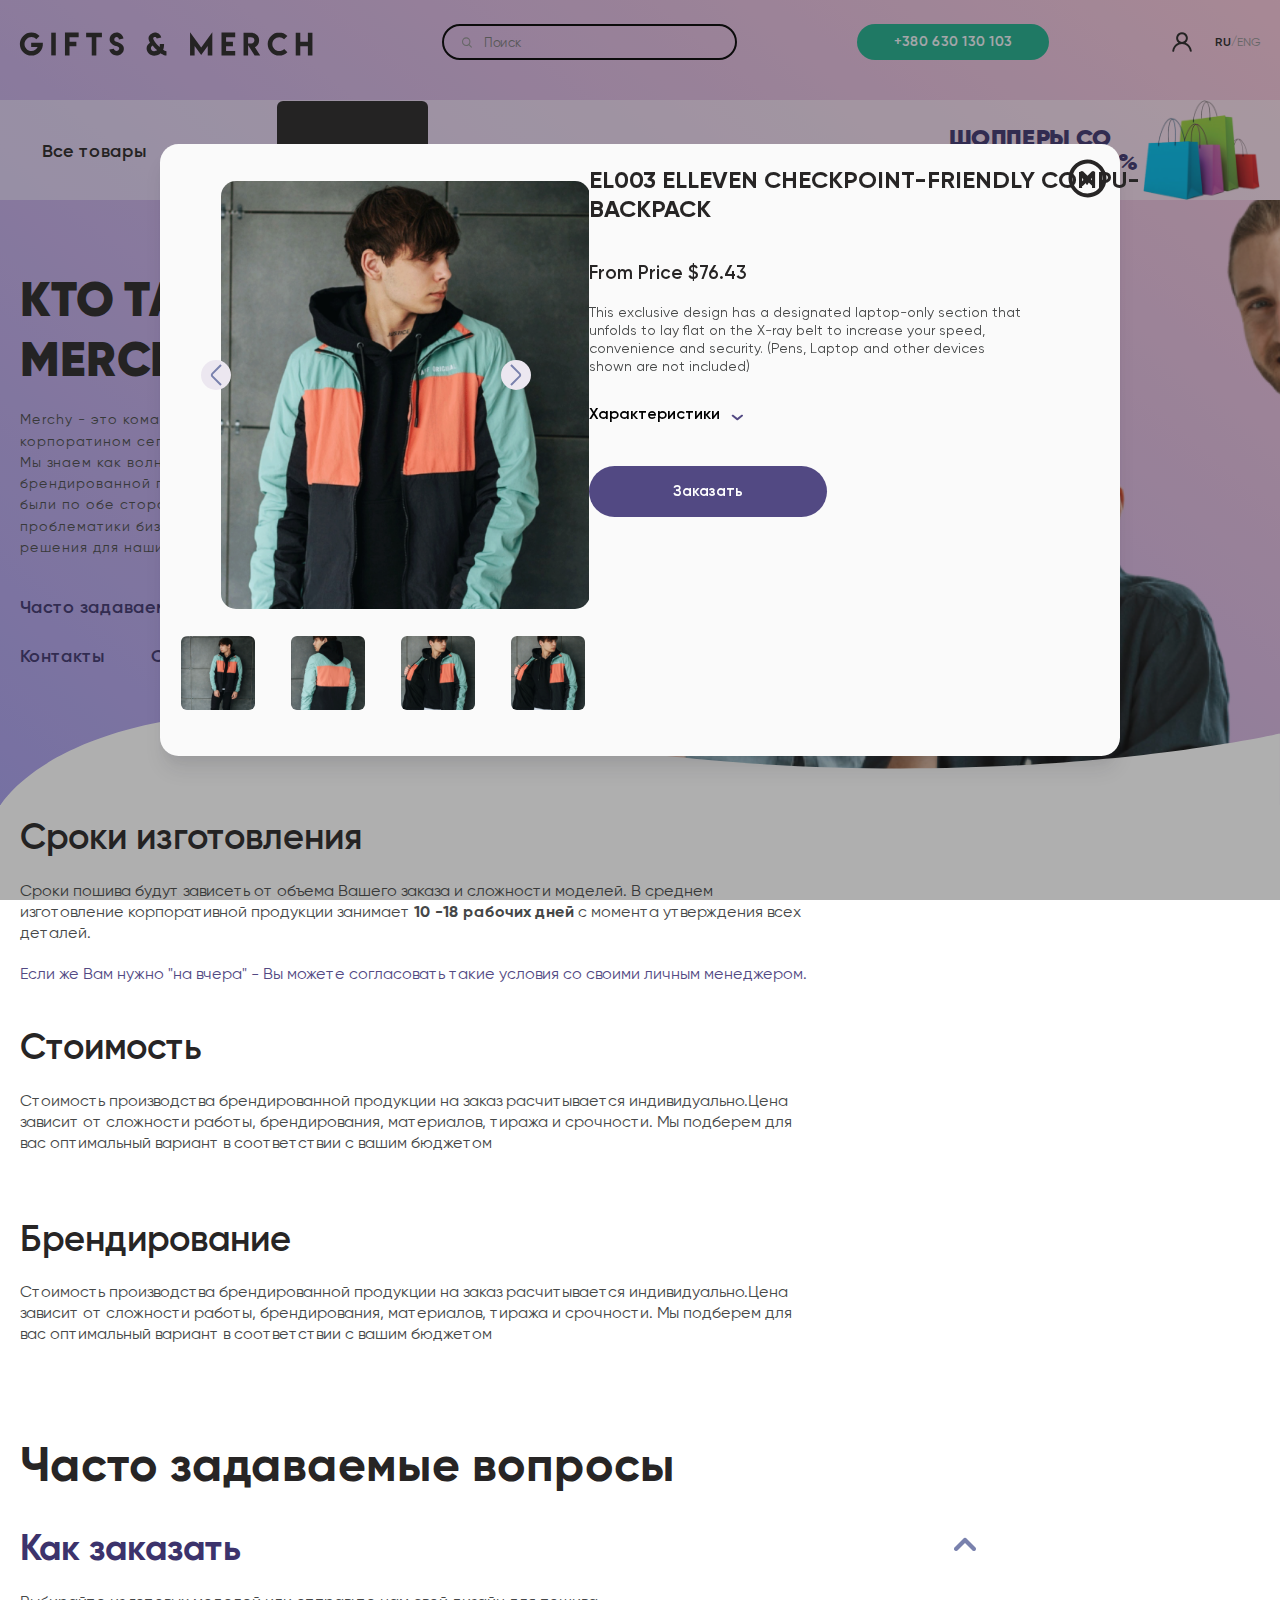
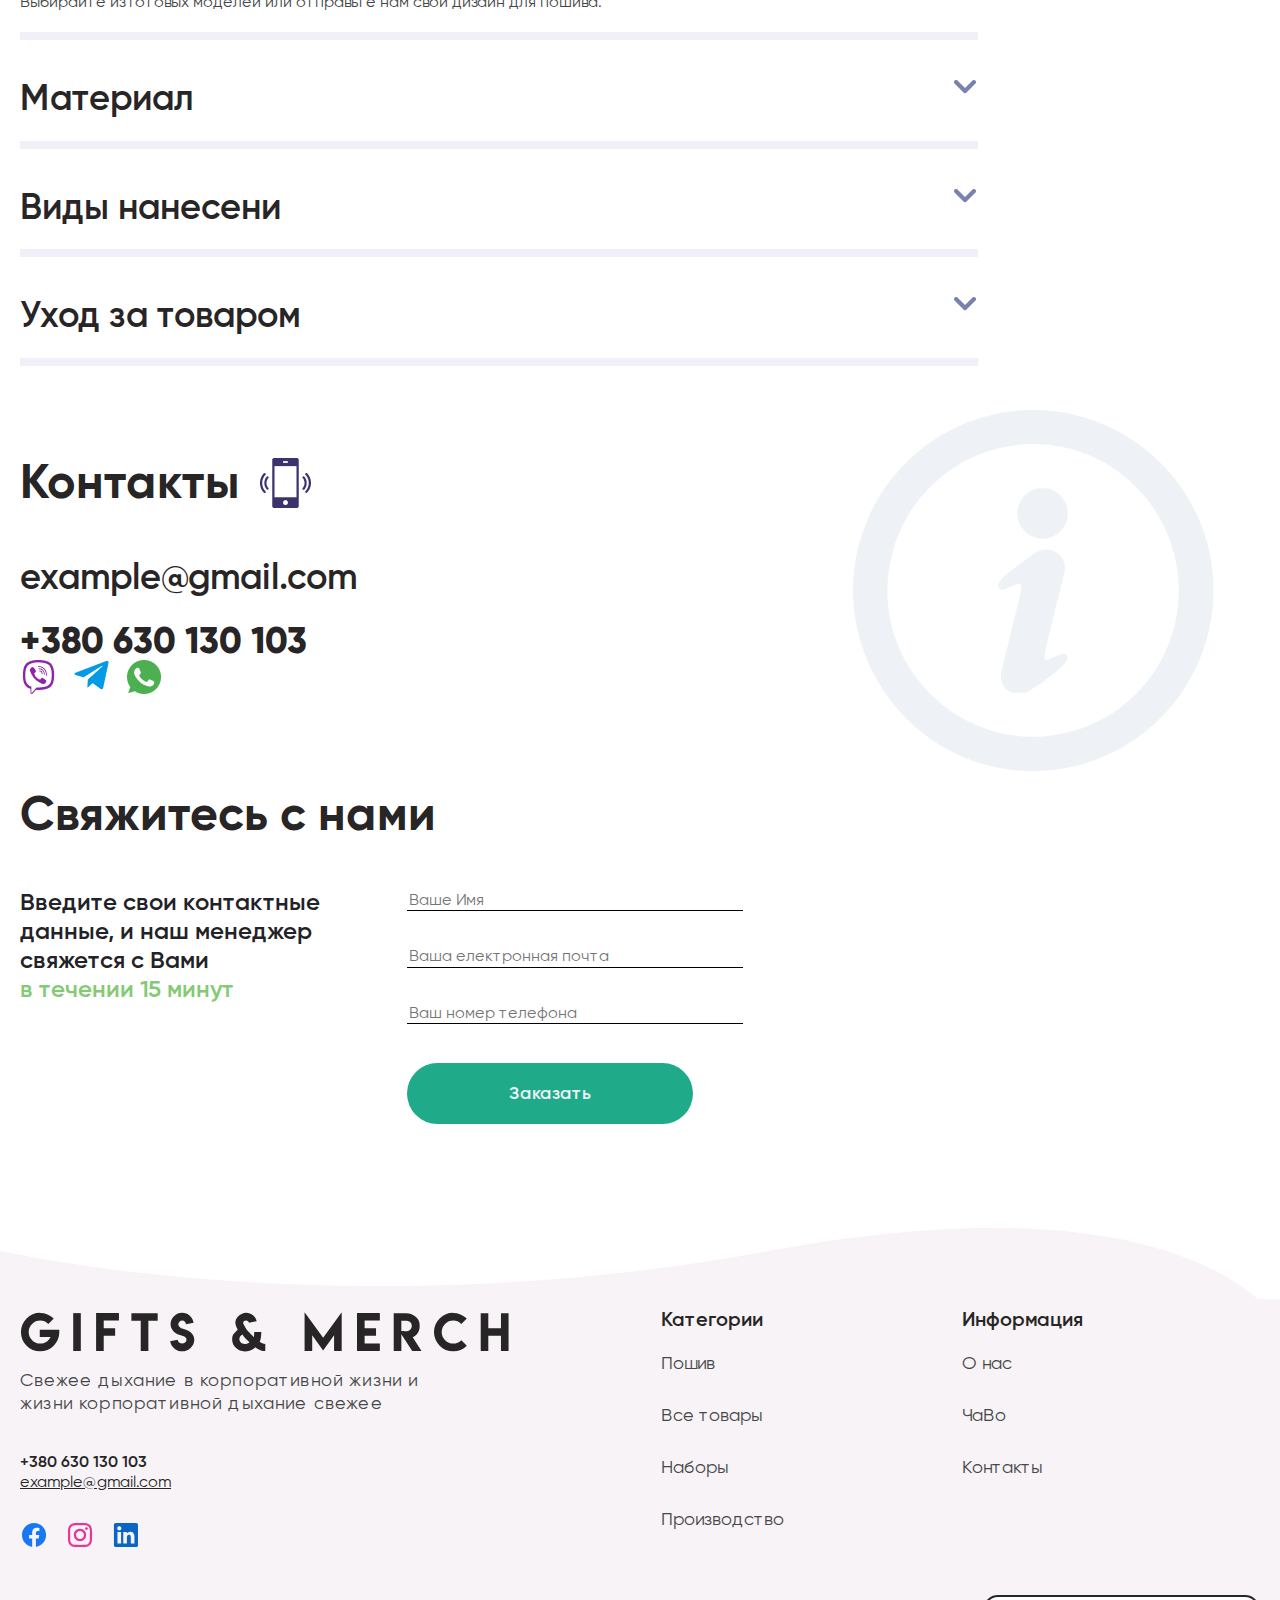
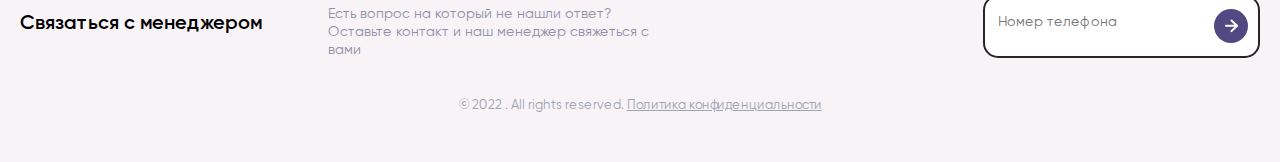
==== commit e3b2eca4: "working" ====
--- a/information.html
+++ b/information.html
@@ -454,25 +454,50 @@
     </div>
   </div>
 
-  <div class="modal" id="modal-order-menu">
+  <div class="modal open" id="modal-order-menu">
     <div class="gap window__gap" id="window-mod">
-      <button type="button" class="modal__close" id="close-order-menu-btn">
+      <button type="button" class="modal__close" id="order-next-btn">
         <img class="modal__close-img" src="./img/trolley/close.svg" alt="">
       </button>
-      <div class="window__picture">
+      <div class="window__picture ">
+        <div class="window__pic-img swiper">
+          <ul class="swiper-wrapper">
+            <li class="swiper-slide">
+              <img class="winwod-img" src="./img/image/Screenshot1.png" alt="man">
+            </li>
+            <li class="swiper-slide">
+              <img class="winwod-img" src="./img/image/Screenshot1.png" alt="man">
+            </li>
+            <li class="swiper-slide">
+              <img class="winwod-img" src="./img/image/Screenshot1.png" alt="man">
+            </li>
+          </ul>
+        </div>
+        <div class="window__picture-img swiper">
+          <ul class="swiper-wrapper order-swap">
+            <li class="swiper-slide order-wrap">
+              <img class="winwod-thing" src="./img/image/Screenshot2.png" alt="man">
+            </li>
+            <li class="swiper-slide order-wrap">
+              <img class="winwod-thing" src="./img/image/Screenshot3.png" alt="man">
+            </li>
+            <li class="swiper-slide order-wrap">
+              <img class="winwod-thing" src="./img/image/Screenshot4.png" alt="man">
+            </li>
+            <li class="swiper-slide order-wrap">
+              <img class="winwod-thing" src="./img/image/Screenshot4.png" alt="man">
+            </li>
+            <li class="swiper-slide order-wrap">
+              <img class="winwod-thing" src="./img/image/Screenshot4.png" alt="man">
+            </li>
+            <li class="swiper-slide order-wrap">
+              <img class="winwod-thing" src="./img/image/Screenshot4.png" alt="man">
+            </li>
+          </ul>
+        </div>
         <div class="window__line">
-          <button type="button" class="hand hand__window">
-            <img src="./img/left.png" alt="">
-          </button>
-          <button type="button" class="hand hand__window hand__window-img">
-            <img src="./img/left.png" alt="">
-          </button>
-        </div>
-        <img class="winwod-img" src="./img/image/Screenshot1.png" alt="man">
-        <div class="window__picture-img">
-          <img class="winwod-thing" src="./img/image/Screenshot2.png" alt="man">
-          <img class="winwod-thing" src="./img/image/Screenshot3.png" alt="man">
-          <img class="winwod-thing" src="./img/image/Screenshot4.png" alt="man">
+          <button id="order-prev-btn" type="button" class="hand hand__window"></button>
+          <button id="partners-next-btn" type="button" class="hand hand__window hand__window-img"></button>
         </div>
       </div>
       <div class="window__order">
@@ -500,7 +525,7 @@
             <p class="property__text">Плотность, г/м</p>
             <p class="property__text">150</p>
           </div>
-          <button type="button" class="size__button">
+          <button id="open-cart-modal" type="button" class="size__button">
             Заказать
           </button>
         </div>
@@ -509,18 +534,10 @@
   </div>
 
   <template id="color-modtemplate">
-    <li class="color__list"><button type="button" class="color__but card__color-button--purple" id="colors-list"></button></li>
+    <li class="color__list"><button type="button" class="color__but"></button></li>
   </template>
 
-  <div class="swiper">
-    <div class="swiper-wrapper">
-      <div class="swiper-slide">Slide 1</div>
-      <div class="swiper-slide">Slide 2</div>
-      <div class="swiper-slide">Slide 3</div>
-    </div>
-    <div class="swiper-button-prev"></div>
-    <div class="swiper-button-next"></div>
-  </div>
+
 
   <script defer src="js/vendor/swiper-bundle.min.js"></script>
   <script defer src="js/index.js"></script>
--- a/css/cards-reduction-decor.css
+++ b/css/cards-reduction-decor.css
@@ -23,7 +23,46 @@
 
 .card__top {
     position: relative;
+    width: 100%;
     height: 387px;
+}
+
+.slider-nav {
+  display: flex;
+  align-items: center;
+  text-align: center;
+}
+
+.card__image-list {
+  padding: 0;
+}
+
+.slider-nav[hidden] {
+  display: none;
+}
+
+.card__slider-nav {
+  position: absolute;
+  right: 8px;
+  bottom: 8px;
+  z-index: 1;
+  background-color: #fffc;
+  border-radius: 3px;
+}
+
+.slider-nav__direction {
+  display: flex;
+  flex-shrink: 0;
+  width: 24px;
+  height: 34px;
+  padding: 0;
+  cursor: pointer;
+  background: transparent url('../img/Vector.svg') no-repeat center;
+  border: none;
+}
+
+.slider-nav__direction--next {
+  transform: rotate(180deg);
 }
 
 .card__info {
@@ -33,6 +72,7 @@
     padding-top: 11px;
     padding-left: 14px;
     overflow: hidden;
+    cursor: pointer;
     border-radius: 15px;
     box-shadow: 0 16.0566px 22px -8px rgb(82 73 131 / 0.1), 0 8.02828px 8.02828px -4.01414px rgb(26 32 44 / 0.04);
     flex-grow: 1;
@@ -54,39 +94,6 @@
     object-fit: cover;
     border-top-right-radius: 15px;
     border-top-left-radius: 15px;
-}
-
-.numbering {
-    position: absolute;
-    right: 18px;
-    bottom: 8px;
-    display: flex;
-    align-items: center;
-    font-size: 12px;
-    line-height: 1;
-    font-weight: 400;
-    text-align: center;
-    color: #7981AD;
-}
-
-.numbering__direction {
-    display: flex;
-    padding: 6px 8px 6px 5px;
-    cursor: pointer;
-    background: transparent;
-    border: none;
-}
-
-.numbering__direction--right {
-    transform: rotate(180deg);
-}
-
-.numbering__number--card {
-    margin: 0;
-}
-
-.hand__cards-img {
-    transform: rotate(180deg);
 }
 
 .card__name {
@@ -128,18 +135,6 @@
     border-radius: 50%;
 }
 
-.card__color-button--purple {
-    background-color: #524983;
-}
-
-.card__color-button--green {
-    background-color: #309F85;
-}
-
-.card__color-button--silver {
-    background-color: #F1F1F1;
-}
-
 .card__price {
     margin: 0;
     margin-bottom: 11px;
@@ -158,19 +153,12 @@
     border: none;
 }
 
-.hand__cards {
-    display: flex;
-    align-items: center;
-    margin-top: 0;
-    margin-right: 13px;
-    margin-left: 31px;
-}
-
 .hand {
     justify-content: center;
     width: 40px;
     height: 40px;
     cursor: pointer;
+    background: transparent url("../img/Vector2.svg") no-repeat center;
     background-color: #ECE7F0;
     border: none;
     border-radius: 50%;
@@ -382,27 +370,11 @@
         box-shadow: 0 16.0566px 22px -8px rgb(82 73 131 / 0.1), 0 8.02828px 8.02828px -4.01414px rgb(26 32 44 / 0.04);
     }
 
-    .numbering--card {
-        right: 12px;
-        bottom: 9px;
-        padding: 3px;
-    }
-
     .hand__window {
       display: flex;
       align-items: center;
       width: 30px;
       height: 30px;
-    }
-
-    .numbering__arrow--card {
-        width: 9px;
-        height: 17px;
-    }
-
-    .numbering__number--card {
-        font-size: 10px;
-        font-weight: 400;
     }
 
     .card__name {
@@ -535,11 +507,6 @@
         box-shadow: 0 16.0566px 22px -8px rgb(82 73 131 / 0.1), 0 8.02828px 8.02828px -4.01414px rgb(26 32 44 / 0.04);
     }
 
-    .numbering--card {
-        right: 11px;
-        bottom: 13px;
-    }
-
     .card__name {
         margin-top: 0;
         font-size: 22.2267px;
@@ -577,15 +544,6 @@
     .card__cart {
         right: 10px;
         bottom: 18px;
-    }
-
-    .numbering__arrow--card {
-        width: 9px;
-        height: 19px;
-    }
-
-    .numbering__direction--card {
-        padding: 2px 9px;
     }
 
     .reduction {
@@ -671,22 +629,14 @@
         margin-top: 1px;
     }
 
-    .numbering--card {
-        right: 2px;
-        bottom: 7px;
-    }
-
-    .numbering__direction--card {
-        padding: 2px 7px;
-    }
-
-    .numbering__arrow--card {
-        width: 6px;
-        height: 11px;
-    }
-
-    .numbering__number--card {
-        font-size: 7px;
+    .slider-nav__direction {
+      width: 20px;
+      height: 30px;
+      background-size: 11px;
+    }
+
+    .slider-nav__position {
+      font-weight: 600;
     }
 
     .card__price {
@@ -704,10 +654,6 @@
     .card__cart {
         right: 4px;
         bottom: 26px;
-    }
-
-    .hand__cards {
-        margin-right: 27px;
     }
 
     .decor {
@@ -838,16 +784,6 @@
         margin-top: 1px;
     }
 
-    .numbering--card {
-        right: 12px;
-        bottom: 8px;
-    }
-
-    .numbering__arrow--card {
-        width: 8px;
-        height: 16px;
-    }
-
     .card__price {
         margin-bottom: 6px;
         font-size: 17.7778px;
@@ -872,10 +808,6 @@
     .hand {
         width: 35px;
         height: 35px;
-        margin-left: 28px;
-    }
-
-    .hand__cards {
         margin-left: 28px;
     }
 
--- a/css/main.css
+++ b/css/main.css
@@ -1646,6 +1646,7 @@
 }
 
 .winwod-thing {
+  display: block;
   width: 100px;
   height: 100px;
   margin-right: 11px;
@@ -1795,6 +1796,7 @@
     position: absolute;
     top: 270px;
     left: 20px;
+    z-index: 1;
     display: flex;
     justify-content: space-between;
     width: 460px;
@@ -2349,15 +2351,15 @@
     }
 
     .size {
-      width: 408px;
+        width: 408px;
     }
 
     .property__text {
-      width: 40%;
+        width: 40%;
     }
 
     .property__text:nth-child(2n) {
-      width: 60%;
+        width: 60%;
     }
 
     .trolley {
--- a/css/main-page.css
+++ b/css/main-page.css
@@ -471,7 +471,7 @@
 
 .partners {
     position: relative;
-    padding-bottom: 140px;
+    padding-bottom: 280px;
 }
 
 .partners__text {
@@ -484,33 +484,53 @@
 }
 
 .partners__logo {
+    position: relative;
     display: flex;
     justify-content: space-between;
     margin-top: 75px;
-    padding-bottom: 100px;
+    padding: 0 80px;
 }
 
 .partners__list {
     display: flex;
     justify-content: space-between;
-    width: 89%;
+    height: 74px;
     margin: 0;
     padding: 0;
     list-style: none;
 }
 
+.partners__items {
+  display: flex;
+  align-items: center;
+  justify-content: center;
+  height: 100%;
+}
+
+.partners__img {
+  max-width: 100%;
+  max-height: 100%;
+  object-fit: contain;
+}
+
 .hand__partners {
+    position: absolute;
+    top: 50%;
+    left: 0;
+    z-index: 2;
     display: flex;
     align-items: center;
-    margin-top: 10px;
-    margin-right: 0;
-    margin-left: 0;
-}
-
-.hand__partners--img-reverse {
-    transform: rotate(180deg);
-}
-
+    background: transparent url('../img/Vector2.svg') no-repeat center;
+    background-color: #ECE7F0;
+    transform: translateY(-50%);
+    flex-shrink: 0;
+}
+
+.hand__partners--next {
+    right: 0;
+    left: auto;
+    transform: translateY(-50%) rotate(180deg);
+}
 
 @media (width <=1500px) {
     .index__header-hero {
@@ -703,19 +723,7 @@
     }
 
     .partners {
-        padding-bottom: 90px;
-    }
-
-    .partners__list {
-        width: 79%;
-    }
-
-    .partners__items:nth-of-type(4) {
-        display: none;
-    }
-
-    .partners__items:nth-of-type(5) {
-        display: none;
+        padding-bottom: 190px;
     }
 }
 
@@ -925,19 +933,10 @@
 
     .partners__logo {
         margin-top: 85px;
-        padding-bottom: 0;
     }
 
     .partners {
         padding-bottom: 147px;
-    }
-
-    .partners__items:nth-of-type(3) {
-        display: none;
-    }
-
-    .partners__list {
-        width: 69%;
     }
 }
 
@@ -1177,24 +1176,11 @@
 
     .partners__logo {
         margin-top: 30px;
-        padding-bottom: 100px;
-    }
-
-    .hand__partners {
-        margin-top: 0;
+        padding: 0 60px;
     }
 
     .partners {
-        padding-bottom: 42px;
-    }
-
-    .partners__list {
-        width: 63%;
-    }
-
-    .partners__img {
-        height: 40px;
-        object-fit: contain;
+        padding-bottom: 92px;
     }
 
     .partners__text {
@@ -1205,6 +1191,10 @@
 }
 
 @media (width <=479px) {
+    .hand__partners {
+      margin: 0;
+    }
+
     .popular__most {
         margin-bottom: -9px;
         font-size: 24px;
@@ -1398,20 +1388,12 @@
         flex-wrap: wrap;
         justify-content: center;
         margin-top: 10px;
-        padding-bottom: 92px;
-    }
-
-    .partners__list {
-        flex-wrap: wrap;
-        justify-content: center;
-        width: 100%;
     }
 
     .partners__items {
         display: flex;
         justify-content: center;
         width: 100%;
-        margin-top: 37px;
     }
 
     .partner__image {
@@ -1420,20 +1402,6 @@
         width: 100%;
         margin-top: 36px;
     }
-
-    .hand__partners {
-        transform: rotate(90deg);
-    }
-
-    .hand__partners--img-reverse {
-        margin-top: 50px;
-        transform: rotate(270deg);
-    }
-
-
-    .partners {
-        padding-bottom: 0;
-    }
 }
 
 @media (width <=420px) {
--- a/css/information.css
+++ b/css/information.css
@@ -110,6 +110,14 @@
     transform: rotate(180deg);
 }
 
+.rotate {
+  transform: rotate(180deg);
+}
+
+/* .description__img::after {
+  transform: rotate(0deg);
+} */
+
 .description__string {
     position: relative;
     padding-top: 30px;
@@ -117,10 +125,6 @@
     cursor: pointer;
     border-bottom: 8px solid #F1F0F8;
 }
-
-/* .description__float {
-    display: none;
-} */
 
 .description__float:not(.open) {
     display: none;
@@ -224,6 +228,18 @@
     color: #272525;
 }
 
+.order-swap {
+  display: flex;
+  width: 100%;
+  margin: 0;
+  padding: 0;
+}
+
+.order-wrap {
+  width: 100px;
+  height: 100px;
+}
+
 
 @media (width <=1500px) {
     .header-hero__navigation {
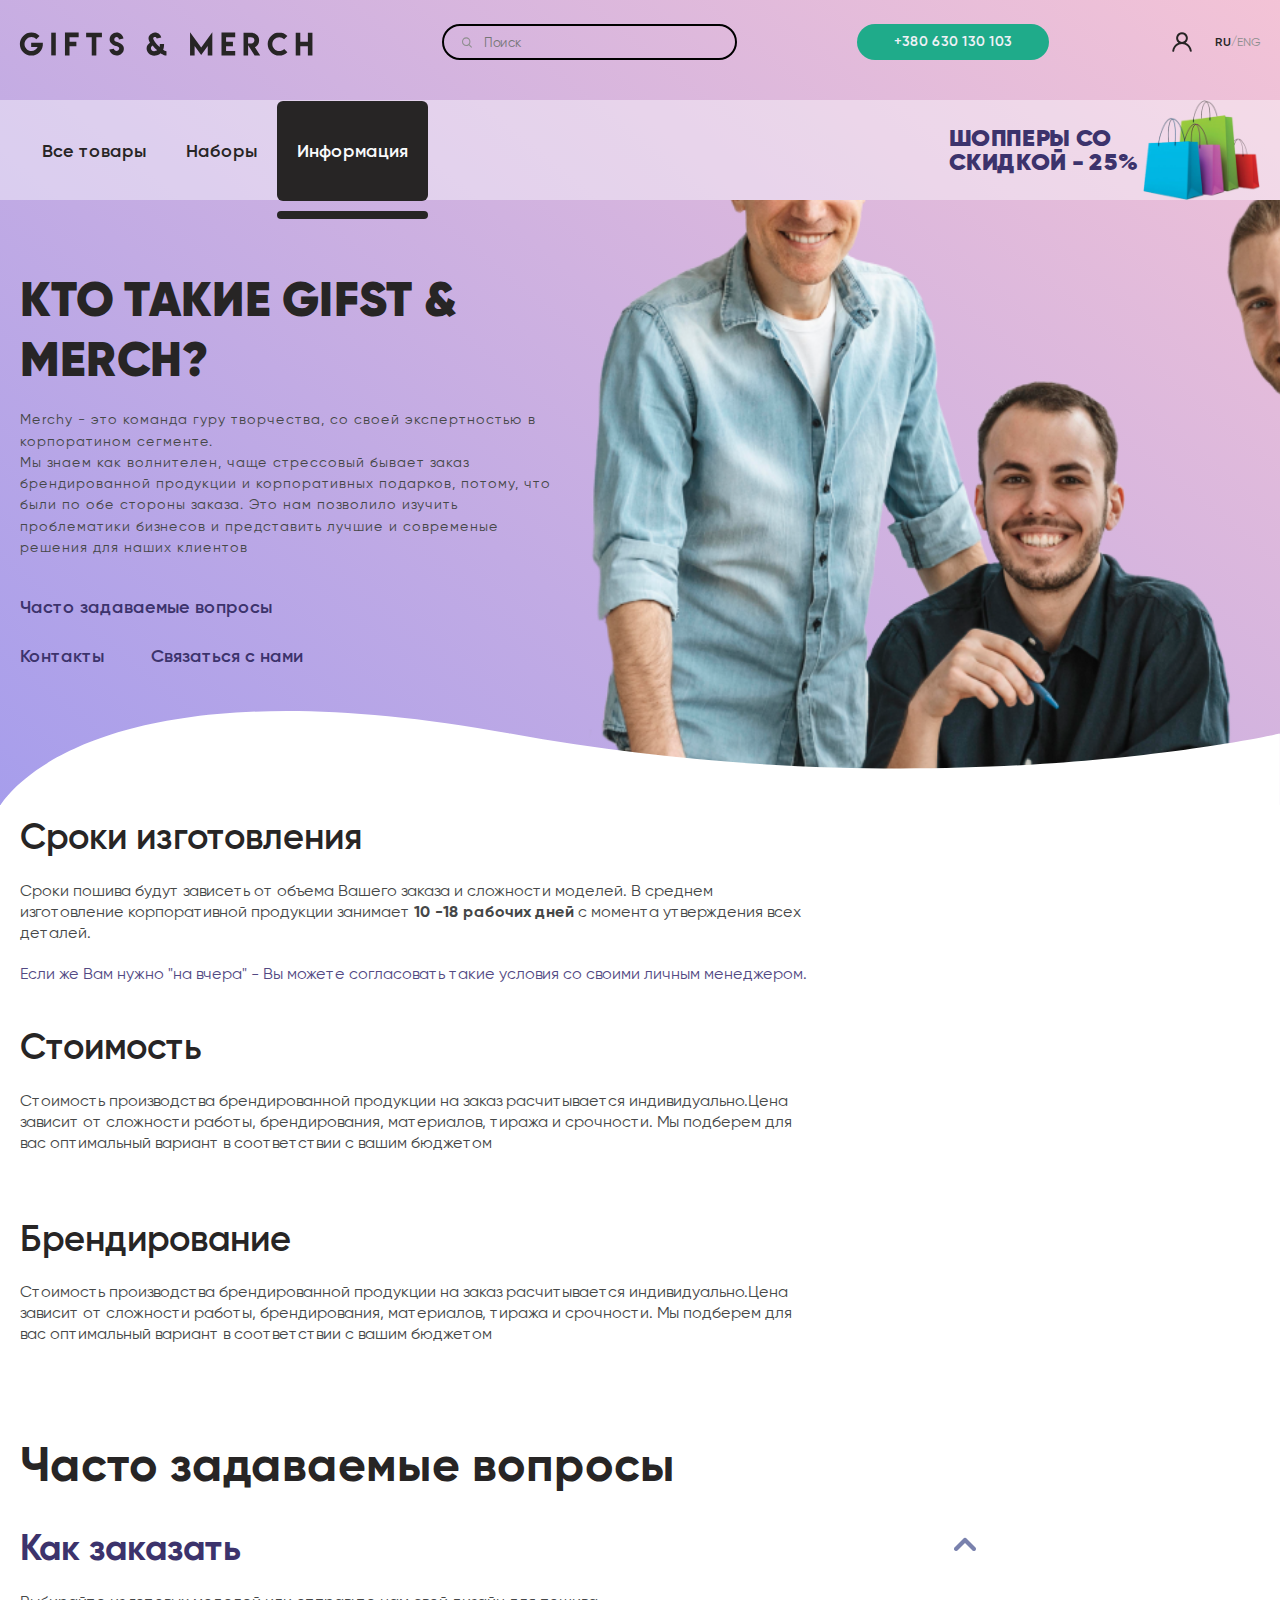
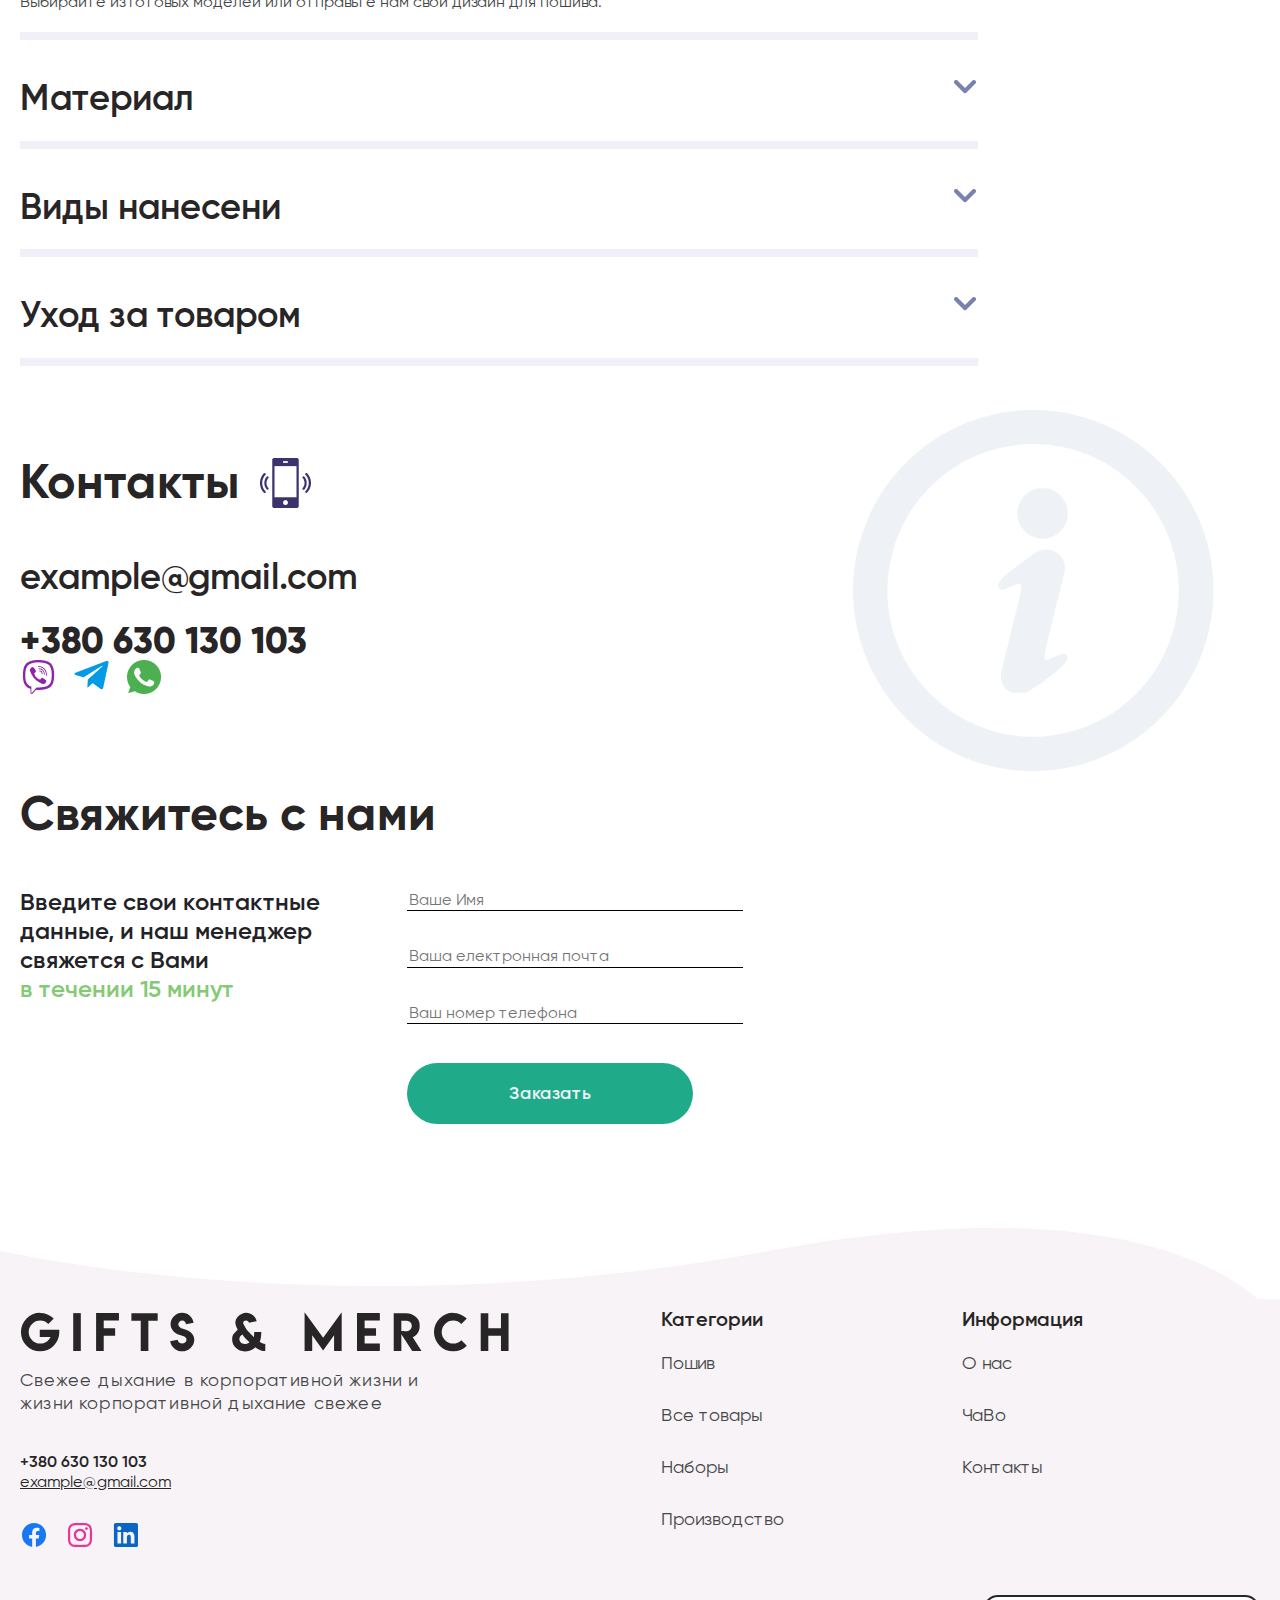
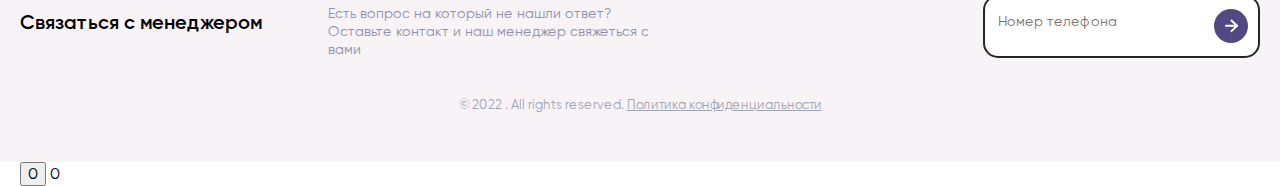
==== commit 0dd27bf3: "studing js" ====
--- a/information.html
+++ b/information.html
@@ -335,169 +335,103 @@
     </div>
   </div>
 
-  <div class="modal" id="my-golder">
-    <div class="gap trolley__gap">
+  <div class="modal " id="cart-modal">
+    <div class="gap trolley">
       <div class="trolley__order">
-        <p class="trolley__text">Оформить заказ</p>
-        <p class="trolley__txt">Введите свои контактные данные, и наш менеджер свяжется с Вами в течении 1 часа</p>
-        <form class="trolley__orders" action="self">
-          <input type="text" class="trolley__order-info" name="login" placeholder="Ваше Имя">
-          <input type="email" class="trolley__order-info" name="email" placeholder="Ваша електронная почта">
-          <input type="tel" class="trolley__order-info trolley__order-info--active" name="tel" placeholder="Ваш номер телефона">
-          <button type="button" class="trolley__order-button">
+        <p class="trolley__title">Оформить заказ</p>
+        <p class="trolley__sub-title">Введите свои контактные данные, и наш менеджер свяжется с Вами в течении 1 часа</p>
+        <form class="order" action="self">
+          <div class="order__field">
+            <input type="text" class="order__input" name="login" placeholder="Ваше Имя">
+            <span class="order__error-msg">Неверный формат</span>
+          </div>
+          <div class="order__field">
+            <input type="email" class="order__input" name="email" placeholder="Ваша електронная почта" minlength="7" required>
+            <span class="order__error-msg">Неверный формат</span>
+          </div>
+          <div class="order__field">
+            <input type="tel" class="order__input" name="tel" placeholder="Ваш номер телефона" minlength="6" required>
+            <span class="order__error-msg">Неверный формат</span>
+          </div>
+          <button type="button" class="order__button">
             Заказать
           </button>
+          <p class="trolley__confirm-txt">Нажимая "Подтвердить заказ", Вы даете согласие на&nbsp;обработку Ваших персональных данных</p>
         </form>
-        <p class="trolley__inf">Нажимая "Подтвердить заказ", Вы даете согласие на обработку Ваших персональных данных</p>
-      </div>
-      <div class="trolley__box">
-        <div class="basket__order">Корзина</div>
-        <div class="basket__selection">
-          <div class="details">
-            <div class="details__image">
-              <img class="details__img" src="./img/trolley/MaskGroup.png" alt="">
-            </div>
-            <div class="details__info">
-              <p class="details__text">EL003 Elleven Checkpoint-Friendly Compu-Backpack</p>
-              <div class="details__color">
-                <span class="details__colors details__colors--green">Цвет</span>
-              </div>
-            </div>
-            <div class="details__size">
-              <p class="size__text">Размер</p>
-              <p class="size__txt">XS</p>
-            </div>
-            <div class="details__quantity">
-              <span class="quantity__text">Кол-во</span>
-              <div class="quantity__choice">
-                <button type="button" class="quantity__reduce">-</button>
-                <span class="quantity__number">5</span>
-                <button type="button" class="quantity__reduce">+</button>
-              </div>
-              <p class="quantity__txt">min.</p>
-            </div>
-            <span class="details__sum">$76.43</span>
-            <button type="button" class="details__remove">
-              <img class="details__remove-img" src="./img/trolley/times-circle.svg" alt="">
-            </button>
-          </div>
-        </div>
-        <div class="basket__selection">
-          <div class="details">
-            <div class="details__image">
-              <img class="details__img" src="./img/trolley/MaskGroup.png" alt="">
-            </div>
-            <div class="details__info">
-              <div class="details__text">EL003 Elleven Checkpoint-Friendly Compu-Backpack</div>
-              <div class="details__color">
-                <span class="details__colors details__colors--green">Цвет</span>
-              </div>
-            </div>
-            <div class="details__size">
-              <p class="size__text">Размер</p>
-              <p class="size__txt">XS</p>
-            </div>
-            <div class="details__quantity">
-              <span class="quantity__text">Кол-во</span>
-              <div class="quantity__choice">
-                <button type="button" class="quantity__reduce">-</button>
-                <span class="quantity__number">5</span>
-                <button type="button" class="quantity__reduce">+</button>
-              </div>
-              <p class="quantity__txt">min.</p>
-            </div>
-            <span class="details__sum">$76.43</span>
-            <button type="button" class="details__remove">
-              <img class="details__remove-img" src="./img/trolley/times-circle.svg" alt="">
-            </button>
-          </div>
-        </div>
-        <div class="basket__selection basket__selection-one">
-          <div class="details">
-            <div class="details__image">
-              <img class="details__img" src="./img/trolley/MaskGroup.png" alt="">
-            </div>
-            <div class="details__info">
-              <div class="details__text">EL003 Elleven Checkpoint-Friendly Compu-Backpack</div>
-              <div class="details__color">
-                <span class="details__colors details__colors--green">Цвет</span>
-              </div>
-            </div>
-            <div class="details__size">
-              <p class="size__text">Размер</p>
-              <p class="size__txt">XS</p>
-            </div>
-            <div class="details__quantity">
-              <span class="quantity__text">Кол-во</span>
-              <div class="quantity__choice">
-                <button type="button" class="quantity__reduce">-</button>
-                <span class="quantity__number">5</span>
-                <button type="button" class="quantity__reduce">+</button>
-              </div>
-              <p class="quantity__txt">min.</p>
-            </div>
-            <span class="details__sum">$76.43</span>
-            <button type="button" class="details__remove">
-              <img class="details__remove-img" src="./img/trolley/times-circle.svg" alt="">
-            </button>
-          </div>
-        </div>
-        <div class="order__dilivery">
+      </div>
+      <div class="trolley__cart">
+        <p class="trolley__title">Корзина</p>
+        <ul class="basket__item-list" id="color-mod">
+        </ul>
+        <div class="order__delivery">
           <span class="order__details">Заказ № 110293</span>
-          <span class="order__sum">Всего: $ 235.80</span>
-        </div>
-        <button type="button" class="modal__close trolley__modal-close">
-          <img class="modal__close-img" id="close-my-modal-btn2" src="./img/trolley/close.svg" alt="">
-        </button>
-        <div class="trolley__line"></div>
-      </div>
-    </div>
-  </div>
-
-  <div class="modal open" id="modal-order-menu">
+          <span id="basket-total-sum" class="order__sum">Всего: $235.80</span>
+        </div>
+      </div>
+      <button type="button" class="modal__close">
+        <img class="modal__close-img" id="close-basket-modal-btn" src="./img/trolley/close.svg" alt="">
+      </button>
+    </div>
+  </div>
+  <template id="basket-item-template">
+    <li class="basket__item">
+      <div class="details__image">
+        <img class="details__img" src="./img/trolley/MaskGroup.png" alt="">
+      </div>
+      <div class="details__info">
+        <div class="details__name">EL003 Elleven Checkpoint-Friendly Compu-Backpack</div>
+        <div class="details__color">
+          <span class="details__color-text">Цвет <i class="details__color-icon"></i></span>
+        </div>
+      </div>
+      <div class="details__quantity">
+        <span class="quantity__text">Кол-во</span>
+        <div class="quantity__choice">
+          <button id="basket-count-dec" class="quantity__reduce" type="button">-</button>
+          <span class="quantity__number">5</span>
+          <button id="basket-count-inc" class="quantity__reduce" type="button">+</button>
+        </div>
+      </div>
+      <span class="details__sum">$76.43</span>
+      <button type="button" class="details__remove">
+        <img src="./img/trolley/times-circle.svg" alt="">
+      </button>
+    </li>
+  </template>
+  <div class="main-container side-cart">
+    <div class="side-cart__container">
+      <button class="side-cart__btn" type="button" aria-label="Открыть корзину">
+        <span class="side-cart__bg"></span>
+        <span class="side-cart__count">0</span>
+      </button>
+      <span class="side-cart__sum">0</span>
+    </div>
+  </div>
+
+  <div class="modal" id="modal-order-menu">
     <div class="gap window__gap" id="window-mod">
-      <button type="button" class="modal__close" id="order-next-btn">
+      <button type="button" class="modal__close" id="close-order-menu-btn">
         <img class="modal__close-img" src="./img/trolley/close.svg" alt="">
       </button>
-      <div class="window__picture ">
-        <div class="window__pic-img swiper">
-          <ul class="swiper-wrapper">
-            <li class="swiper-slide">
-              <img class="winwod-img" src="./img/image/Screenshot1.png" alt="man">
-            </li>
-            <li class="swiper-slide">
-              <img class="winwod-img" src="./img/image/Screenshot1.png" alt="man">
-            </li>
-            <li class="swiper-slide">
-              <img class="winwod-img" src="./img/image/Screenshot1.png" alt="man">
-            </li>
-          </ul>
-        </div>
-        <div class="window__picture-img swiper">
-          <ul class="swiper-wrapper order-swap">
-            <li class="swiper-slide order-wrap">
-              <img class="winwod-thing" src="./img/image/Screenshot2.png" alt="man">
-            </li>
-            <li class="swiper-slide order-wrap">
-              <img class="winwod-thing" src="./img/image/Screenshot3.png" alt="man">
-            </li>
-            <li class="swiper-slide order-wrap">
-              <img class="winwod-thing" src="./img/image/Screenshot4.png" alt="man">
-            </li>
-            <li class="swiper-slide order-wrap">
-              <img class="winwod-thing" src="./img/image/Screenshot4.png" alt="man">
-            </li>
-            <li class="swiper-slide order-wrap">
-              <img class="winwod-thing" src="./img/image/Screenshot4.png" alt="man">
-            </li>
-            <li class="swiper-slide order-wrap">
-              <img class="winwod-thing" src="./img/image/Screenshot4.png" alt="man">
-            </li>
-          </ul>
+      <div class="window__picture">
+        <div class="window__swiper-top swiper">
+          <div class="window__swipe-img swiper-wrapper">
+            <img class="winwod-img swiper-slide" src="./img/image/Screenshot1.png" alt="man">
+
+          </div>
         </div>
         <div class="window__line">
-          <button id="order-prev-btn" type="button" class="hand hand__window"></button>
-          <button id="partners-next-btn" type="button" class="hand hand__window hand__window-img"></button>
+          <button id="order-prev-btn" type="button" class="hand hand__window ">
+          </button>
+          <button id="order-next-btn" type="button" class="hand hand__window hand__window-img ">
+          </button>
+        </div>
+        <div class="window__picture-img window__swiper-bottom swiper">
+          <div class="window__swipe-img swiper-wrapper">
+            <img class="winwod-thing swiper-slide" src="./img/image/Screenshot2.png" alt="man">
+            <img class="winwod-thing swiper-slide" src="./img/image/Screenshot3.png" alt="man">
+            <img class="winwod-thing swiper-slide" src="./img/image/Screenshot4.png" alt="man">
+          </div>
         </div>
       </div>
       <div class="window__order">
@@ -512,10 +446,10 @@
           <div class="size__right">
             <button type="button" class="size__feature">
               Характеристики
-              <img class="size__image size__image--active" src="./img/image/arrow.svg" alt="">
+              <img class="size__image" src="./img/image/arrow.svg" alt="">
             </button>
           </div>
-          <div class="property">
+          <div class="property ">
             <p class="property__text">Материал</p>
             <p class="property__text">100% хлопок</p>
             <p class="property__text">Нанесение</p>
@@ -537,6 +471,17 @@
     <li class="color__list"><button type="button" class="color__but"></button></li>
   </template>
 
+  <!-- валидация -->
+  <div class="modal" id="order-success">
+    <div class="gap order-success">
+      <button class="modal__close" type="button">
+        <img class="modal__close-img" src="./img/trolley/close.svg" alt="">
+      </button>
+      <p class="order-success__title">Заказ успешно оформлен</p>
+      <p class="order-success__sub-title">Наш менеджер свяжется с&nbsp;Вами в&nbsp;ближайшее время</p>
+    </div>
+  </div>
+
 
 
   <script defer src="js/vendor/swiper-bundle.min.js"></script>
--- a/css/cards-reduction-decor.css
+++ b/css/cards-reduction-decor.css
@@ -302,12 +302,6 @@
     position: absolute;
     top: -39px;
     right: 146px;
-}
-
-.date__text {
-    width: 250px;
-    color: #454747;
-    border: none;
 }
 
 .order__button {
@@ -417,11 +411,6 @@
         bottom: 14px;
     }
 
-
-    .hand__cards {
-        margin-right: 0;
-    }
-
     .reduction {
         display: flex;
         flex-wrap: wrap;
--- a/css/main.css
+++ b/css/main.css
@@ -10,10 +10,6 @@
     max-width: 1664px;
     margin: 0 auto;
     padding: 0 32px;
-}
-
-.rotate-180 {
-    transform: rotate(180deg);
 }
 
 .header-bg {
@@ -581,6 +577,41 @@
     width: 100%;
 }
 
+.window__swipe-img {
+  padding: 0;
+}
+
+.window__swiper-top {
+    width: 500px;
+    margin-right: 0;
+    margin-left: 0;
+}
+
+.order-success {
+  width: 100%;
+  max-width: 400px;
+  padding: 25px 90px 25px 25px;
+  border-radius: 6px;
+}
+
+.modal.open .order-success {
+  transform: scale(1);
+}
+
+.order-success__title {
+  margin: 0;
+  font-size: 22px;
+  line-height: 28px;
+  font-weight: 700;
+}
+
+.order-success__sub-title {
+  margin: 0;
+  margin-top: 20px;
+  font-size: 18px;
+  line-height: 22px;
+}
+
 
 @media (width <=1500px) {
     .main-container {
@@ -828,6 +859,10 @@
     .footer__wave {
         bottom: 438px;
     }
+
+    .window__swiper-top {
+      width: 370px;
+    }
 }
 
 @media (width <=999px) {
@@ -1390,6 +1425,22 @@
 
     .footer__wave {
         bottom: 745px;
+    }
+
+    .order-success {
+      max-width: 300px;
+      padding: 16px;
+    }
+
+    .order-success__title {
+      font-size: 20px;
+      line-height: 24px;
+    }
+
+    .order-success__sub-title {
+      margin-top: 16px;
+      font-size: 16px;
+      line-height: 20px;
     }
 }
 
@@ -1723,6 +1774,10 @@
     width: 340px;
 }
 
+.size__image--active .size__image {
+  transform: rotate(180deg);
+}
+
 .size__image {
     margin-top: 7px;
 }
@@ -1740,10 +1795,6 @@
     background: transparent;
     border: none;
 }
-
-/* .size__image--active {
-    transform: rotate(180deg);
-} */
 
 .scale {
     margin: 0;
@@ -1795,7 +1846,7 @@
 .window__line {
     position: absolute;
     top: 270px;
-    left: 20px;
+    left: 22px;
     z-index: 1;
     display: flex;
     justify-content: space-between;
@@ -1810,6 +1861,10 @@
 
 .property:not(.open) {
   display: none;
+}
+
+.size__image--active .property {
+  display: flex;
 }
 
 .property__text {
@@ -1932,9 +1987,12 @@
     display: flex;
     align-items: center;
     justify-content: center;
+    background-color: #f1f1f8;
+}
+
+.details__img {
     width: 70px;
     height: 70px;
-    background-color: #f1f1f8;
     border-radius: 6px;
 }
 
@@ -2051,7 +2109,7 @@
     }
 
     .window__picture-img {
-        margin-top: 7px;
+        margin-top: 10px;
         padding-bottom: 20px;
     }
 
@@ -2062,8 +2120,9 @@
     }
 
     .window__line {
-        top: 195px;
-        width: 330px;
+        top: 199px;
+        left: 15px;
+        width: 338px;
     }
 
     .win__text {
@@ -2297,8 +2356,7 @@
     }
 
     .winwod-img {
-        width: 96%;
-        height: 246px;
+        height: 244px;
         object-fit: cover;
     }
 
@@ -2312,8 +2370,12 @@
     }
 
     .window__picture-img {
-        margin-top: 4px;
+        margin-top: 10px;
         padding-bottom: 0;
+    }
+
+    .window__swiper-top {
+      width: 408px;
     }
 
     .modal__close-img {
@@ -2510,6 +2572,10 @@
         height: 157px;
     }
 
+    .window__swiper-top {
+      width: 260px;
+  }
+
     .property__text {
       width: 45%;
     }
--- a/css/main-page.css
+++ b/css/main-page.css
@@ -88,78 +88,6 @@
     height: 100%;
     object-fit: cover;
     border-radius: 15px;
-}
-
-.popular__purchases {
-    position: absolute;
-    top: 90px;
-    right: 155px;
-    display: flex;
-    align-items: center;
-    justify-content: space-around;
-    width: 274px;
-    height: 70px;
-    background-color: #FAFAFA;
-    border-radius: 16px;
-    opacity: 0;
-    visibility: hidden;
-    box-shadow: 0 16.0566px 22px -8px rgb(82 73 131 / 0.1), 0 8.02828px 8.02828px -4.01414px rgb(26 32 44 / 0.04);
-    transition: opacity .4s, visibility .4s;
-}
-
-.popular__purchases-menu {
-    transform: scale(0);
-    transition: transform .4s;
-}
-
-.popular__purchases.open {
-    opacity: 1;
-    visibility: visible;
-}
-
-.popular__purchases.open .popular__purchases-menu {
-    transform: scale(1);
-}
-
-.popular__purchases-look {
-    font-size: 14px;
-    line-height: 105.5%;
-    font-weight: 500;
-    color: #000;
-    cursor: pointer;
-    background-color: #FAFAFA;
-    border: none;
-    text-decoration-line: none;
-}
-
-.popular__purchases-look:hover {
-    text-decoration-line: underline;
-}
-
-.popular__purchases-buy {
-    margin-right: 14px;
-    font-size: 14px;
-    line-height: 105.5%;
-    font-weight: 500;
-    color: rgb(31 171 138 / 0.5);
-    cursor: pointer;
-    background-color: #FAFAFA;
-    border: none;
-    text-decoration-line: none;
-}
-
-.popular__purchases-buy:hover {
-    text-decoration-line: underline;
-}
-
-.popular__purchases-exit {
-    position: absolute;
-    top: -31px;
-    right: -19px;
-    padding: 0;
-    cursor: pointer;
-    background-color: transparent;
-    border: none;
 }
 
 .popular__basket {
@@ -557,11 +485,6 @@
         margin-bottom: 6px;
     }
 
-    .popular__purchases {
-        top: 84px;
-        right: 143px;
-    }
-
     .popular__basket {
         top: 70px;
         right: 21px;
@@ -761,10 +684,6 @@
     }
 
     .popular__all {
-        display: none;
-    }
-
-    .popular__purchases {
         display: none;
     }
 
--- a/css/information.css
+++ b/css/information.css
@@ -114,10 +114,6 @@
   transform: rotate(180deg);
 }
 
-/* .description__img::after {
-  transform: rotate(0deg);
-} */
-
 .description__string {
     position: relative;
     padding-top: 30px;
@@ -235,11 +231,6 @@
   padding: 0;
 }
 
-.order-wrap {
-  width: 100px;
-  height: 100px;
-}
-
 
 @media (width <=1500px) {
     .header-hero__navigation {
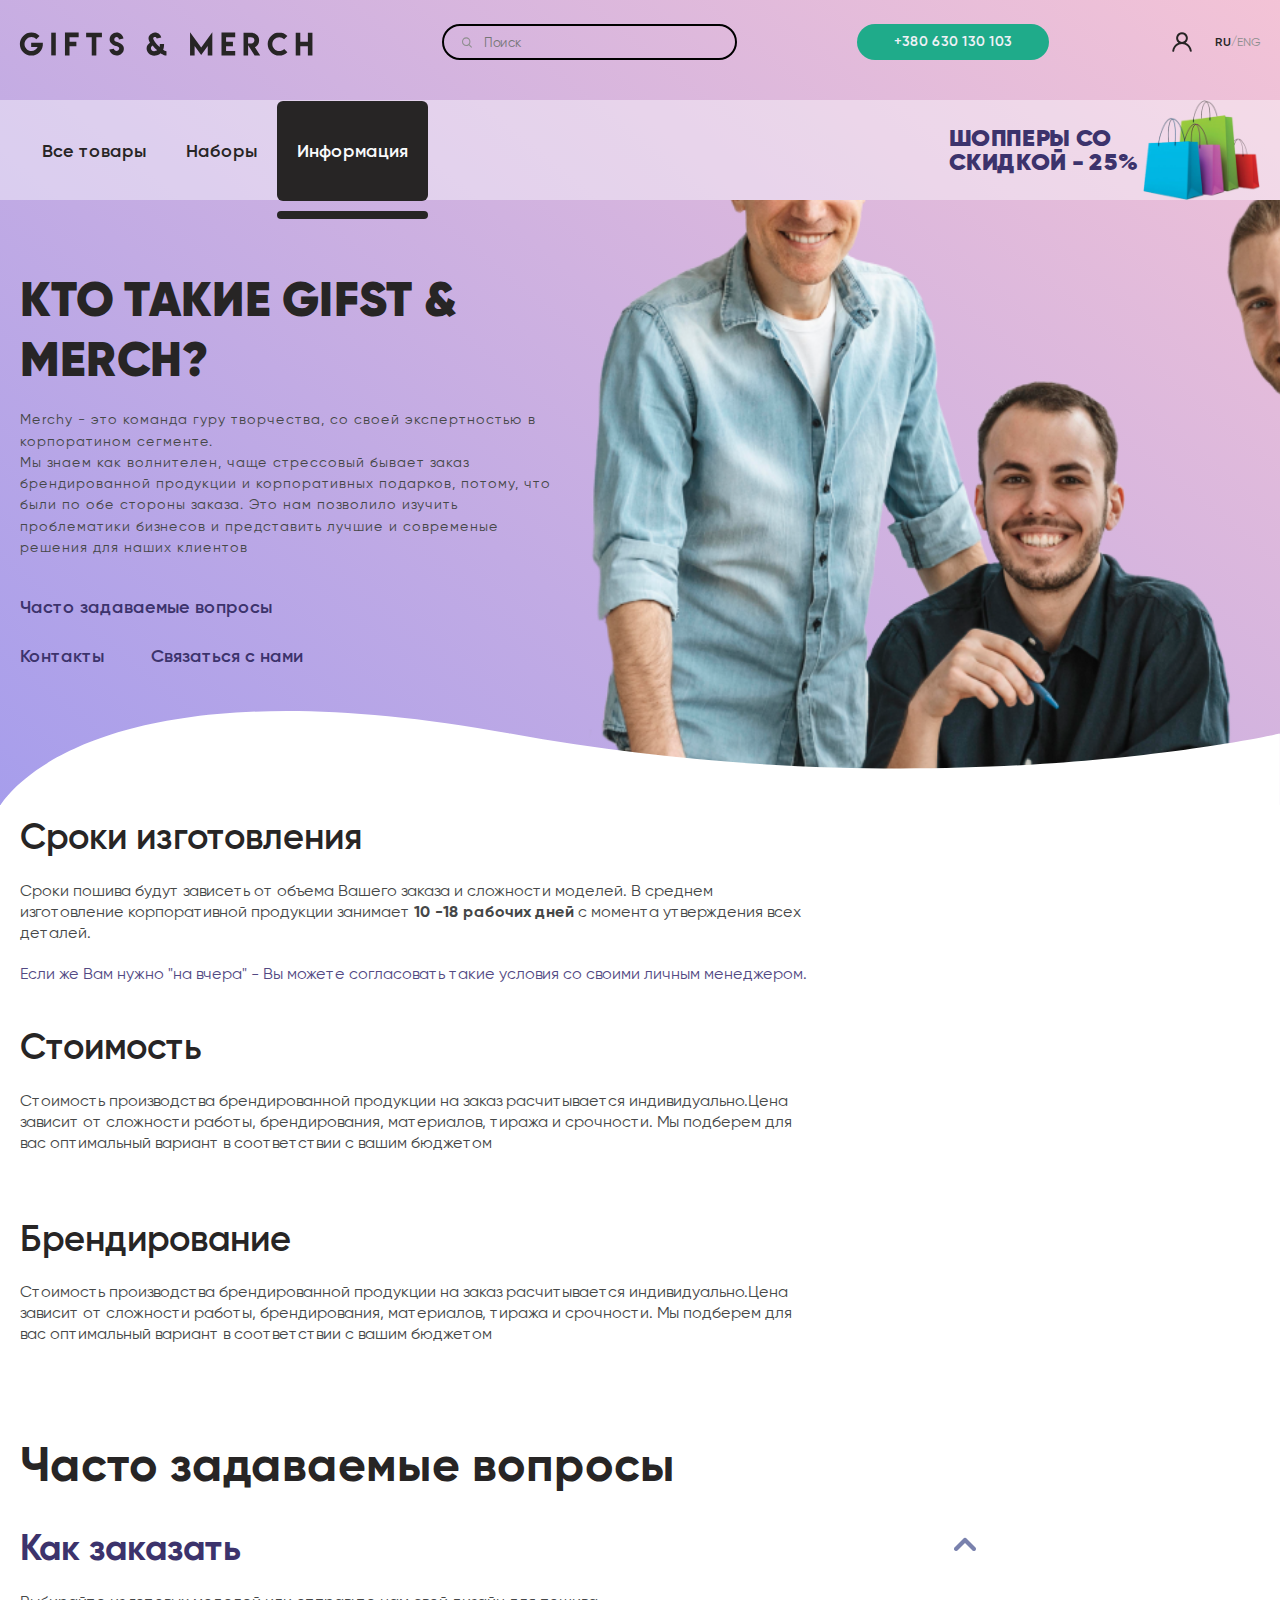
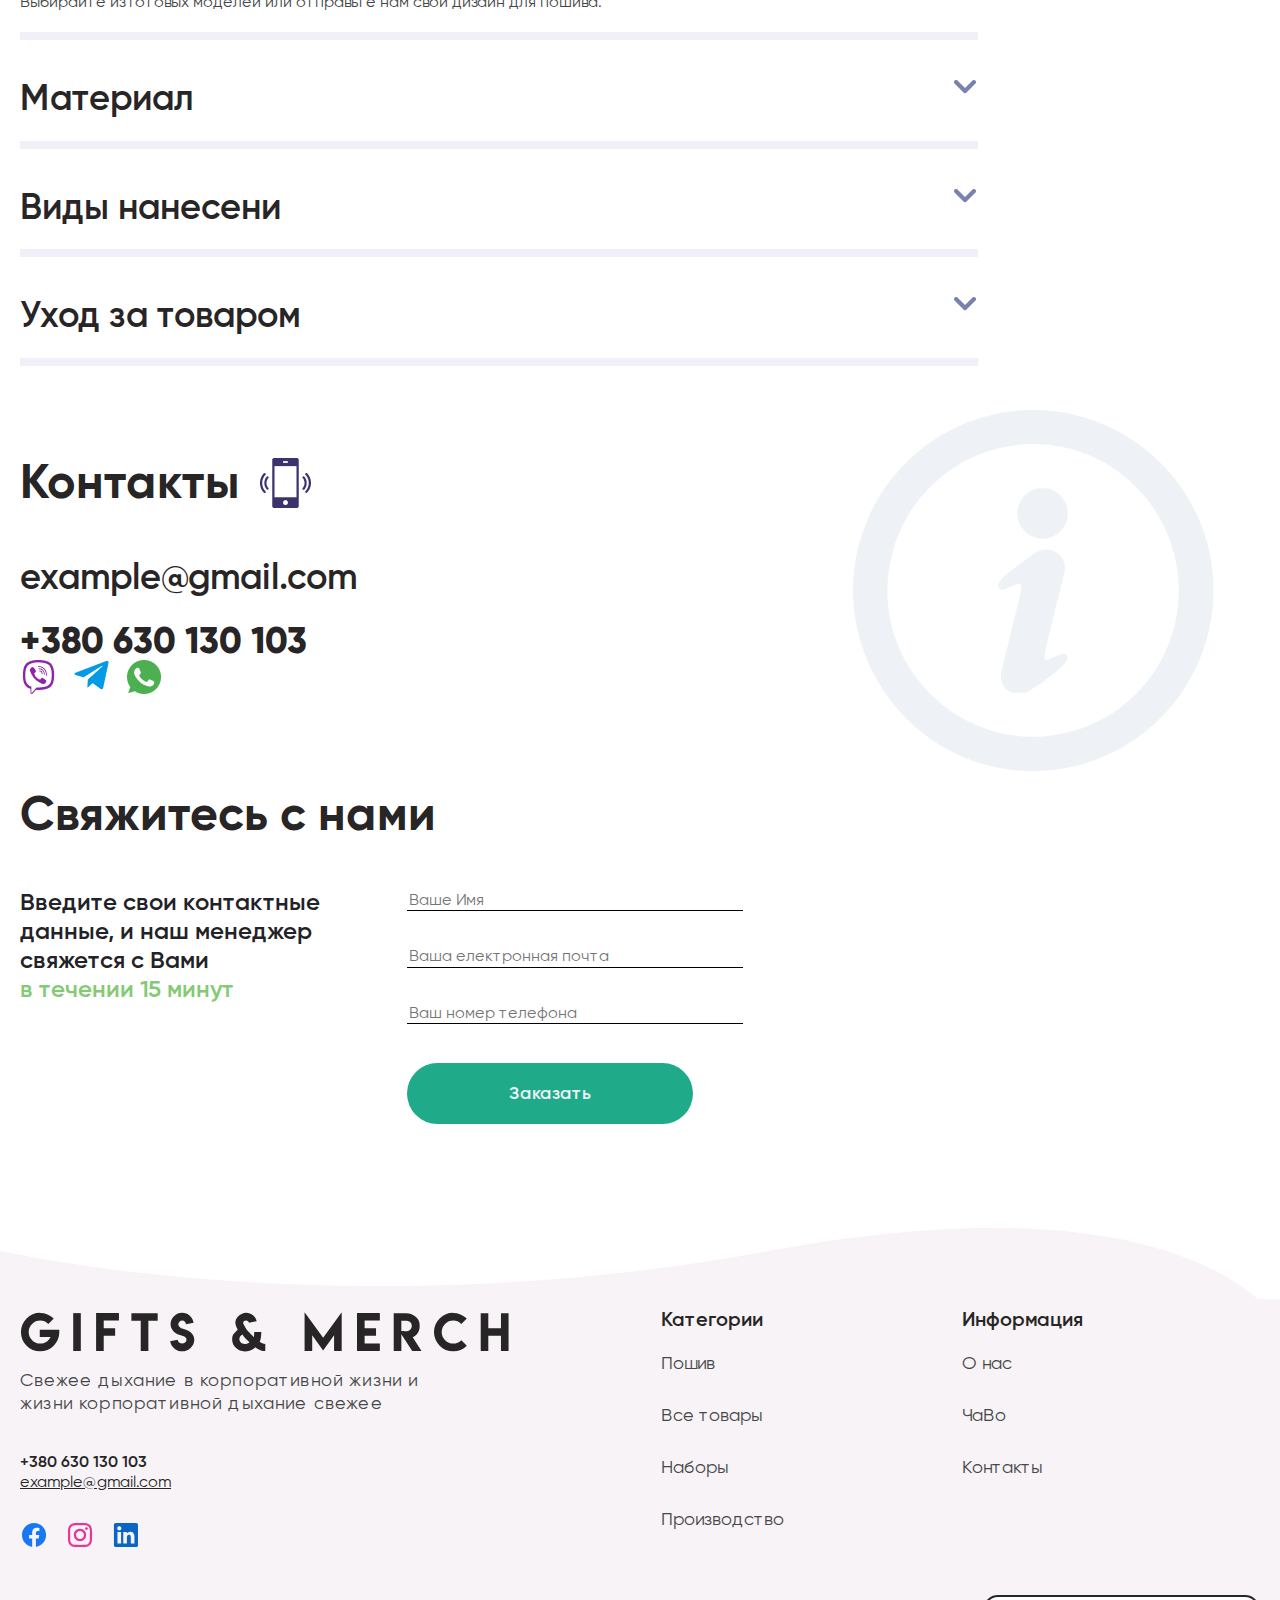
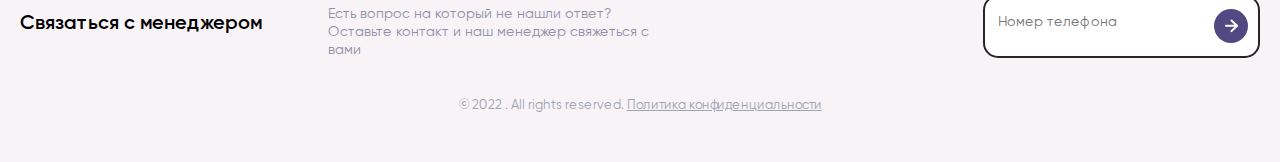
==== commit ade85ebf: "working" ====
--- a/information.html
+++ b/information.html
@@ -25,7 +25,7 @@
         <input class="page-header__search" type="text" placeholder="Поиск">
         <button type="button" class="page-header__loupe"><img class="page-header__loupe-image" src="./img/search1.svg" alt="поиск"></button>
         <a class="phone" href="tel:+79283627229">+380 630 130 103</a>
-        <button id="mobile-menu-btn" type="button" class="page-header__burger"><img class="page-header__burger-image" src="./img/COLOR.svg" alt=""> </button>
+        <button id="open-burger-btn" type="button" class="page-header__burger"><img class="page-header__burger-image" src="./img/COLOR.svg" alt=""> </button>
 
         <div class="page-header__buttons">
           <button type="button" class="page-header__profile-btn">
@@ -203,6 +203,16 @@
     </div>
   </div>
 
+  <div class="main-container side-cart">
+    <div class="side-cart__container">
+      <button class="side-cart__btn" type="button" aria-label="Открыть корзину">
+        <span class="side-cart__bg"></span>
+        <span class="side-cart__count">3</span>
+      </button>
+      <span class="side-cart__sum">$375</span>
+    </div>
+  </div>
+
   <div class="container__footer">
     <img class="footer__wave" src="./img/footer/footer-wave.svg" alt="wave">
     <footer class="footer main-container">
@@ -260,7 +270,7 @@
     </footer>
   </div>
 
-  <div class="modal" id="modal-mobile-menu">
+  <div class="modal" id="modal-burger-menu">
     <div class="gap burger__menu-gap">
       <div class="burger-menu__header">
         <button type="button" class="burger-menu__language active">RU</button>
@@ -269,7 +279,7 @@
         <button type="button" class="burger-menu__man">
           <img class="burger-menu__image" src="./img/men-3.svg" alt="">
         </button>
-        <button type="button" class="burger-menu__class" id="close-mobile-menu-btn">
+        <button type="button" class="burger-menu__class" id="close-burger-menu-btn">
           <img src="./img/COLOR-2.svg" alt="">
         </button>
       </div>
@@ -335,7 +345,7 @@
     </div>
   </div>
 
-  <div class="modal " id="cart-modal">
+  <div class="modal " id="modal-cart-menu">
     <div class="gap trolley">
       <div class="trolley__order">
         <p class="trolley__title">Оформить заказ</p>
@@ -398,19 +408,11 @@
       </button>
     </li>
   </template>
-  <div class="main-container side-cart">
-    <div class="side-cart__container">
-      <button class="side-cart__btn" type="button" aria-label="Открыть корзину">
-        <span class="side-cart__bg"></span>
-        <span class="side-cart__count">0</span>
-      </button>
-      <span class="side-cart__sum">0</span>
-    </div>
-  </div>
+
 
   <div class="modal" id="modal-order-menu">
-    <div class="gap window__gap" id="window-mod">
-      <button type="button" class="modal__close" id="close-order-menu-btn">
+    <div class="gap window__gap">
+      <button type="button" class="modal__close">
         <img class="modal__close-img" src="./img/trolley/close.svg" alt="">
       </button>
       <div class="window__picture">
@@ -459,7 +461,7 @@
             <p class="property__text">Плотность, г/м</p>
             <p class="property__text">150</p>
           </div>
-          <button id="open-cart-modal" type="button" class="size__button">
+          <button id="add-to-cart-and-open" type="button" class="size__button">
             Заказать
           </button>
         </div>
--- a/css/main.css
+++ b/css/main.css
@@ -612,6 +612,90 @@
   line-height: 22px;
 }
 
+.side-cart {
+  display: none;
+  justify-content: end;
+  width: 100%;
+}
+
+.side-cart.active {
+  display: flex;
+}
+
+.side-cart__container {
+  position: fixed;
+  top: 80px;
+  z-index: 1;
+  margin-right: 15px;
+}
+
+.side-cart__btn {
+  position: relative;
+  width: 70px;
+  height: 70px;
+  padding: 0;
+  cursor: pointer;
+  border: none;
+  border-radius: 50%;
+}
+
+.side-cart__btn::before {
+  content: '';
+  position: absolute;
+  top: 50%;
+  left: 50%;
+  z-index: -1;
+  width: 70px;
+  height: 70px;
+  background-color: #1fab8a;
+  border-radius: 50%;
+  opacity: 0.36;
+  transform: translate(-50%, -50%);
+  transition: 0.5s ease;
+}
+
+.side-cart__btn:hover::before {
+  transform: translate(-50%, -50%) scale(1.43);
+}
+
+.side-cart__bg {
+  display: block;
+  width: 100%;
+  height: 100%;
+  background: #1fab8a url('../img/main/Frame383.svg') no-repeat center;
+  border-radius: 50%;
+}
+
+.side-cart__count {
+  position: absolute;
+  top: 0;
+  right: 5px;
+  min-width: 19px;
+  min-height: 19px;
+  padding: 0 5px;
+  font-size: 13px;
+  line-height: 19px;
+  font-weight: 500;
+  color: #272525;
+  background-color: #fff;
+  border-radius: 50%;
+}
+
+.side-cart__sum {
+  position: absolute;
+  display: flex;
+  justify-content: center;
+  width: 100%;
+  margin-top: 12px;
+  font-size: 17px;
+  line-height: 17px;
+  font-weight: 500;
+  text-shadow:
+    #fff9 1px 1px 1px,
+    #fff9 -1px -1px 1px,
+    #ffff 0 0 2px,
+    #ffff 0 0 2px;
+}
 
 @media (width <=1500px) {
     .main-container {
--- a/css/main-page.css
+++ b/css/main-page.css
@@ -88,37 +88,6 @@
     height: 100%;
     object-fit: cover;
     border-radius: 15px;
-}
-
-.popular__basket {
-    position: absolute;
-    top: 76px;
-    right: 32px;
-    cursor: pointer;
-    background: none;
-    border: none;
-    outline: none;
-}
-
-.popular__basket-number {
-    position: absolute;
-    top: 17px;
-    right: 30px;
-    font-size: 12.6667px;
-    line-height: 105.5%;
-    font-weight: 500;
-    color: #272525;
-    pointer-events: none;
-}
-
-.popular__basket-price {
-    position: absolute;
-    top: 106px;
-    right: 20px;
-    font-size: 17px;
-    line-height: 105.5%;
-    font-weight: 500;
-    color: #000;
 }
 
 .popular-goods_desc {
@@ -485,11 +454,6 @@
         margin-bottom: 6px;
     }
 
-    .popular__basket {
-        top: 70px;
-        right: 21px;
-    }
-
     .popular-goods_desc {
         margin-top: 3px;
         font-size: 18px;
@@ -691,27 +655,6 @@
         margin-top: 17px;
     }
 
-    .popular__basket {
-        top: -47px;
-    }
-
-    .popular__basket-img {
-        width: 81px;
-        height: 81px;
-    }
-
-    .popular__basket-number {
-        top: 13px;
-        right: 26px;
-        font-size: 11.6667px;
-    }
-
-    .popular__basket-price {
-        top: 88px;
-        right: 14px;
-        font-size: 15px;
-    }
-
     .creative-main {
         margin-top: 137px;
     }
@@ -908,11 +851,6 @@
 
     .popular__all-product {
         font-size: 15px;
-    }
-
-    .popular__basket {
-        top: -81px;
-        right: 14px;
     }
 
     .creative-wave {
@@ -1126,11 +1064,6 @@
     .popular__star {
         top: 7px;
         right: -32px;
-    }
-
-    .popular__basket {
-        top: -124px;
-        right: 22px;
     }
 
     .popular__goods {
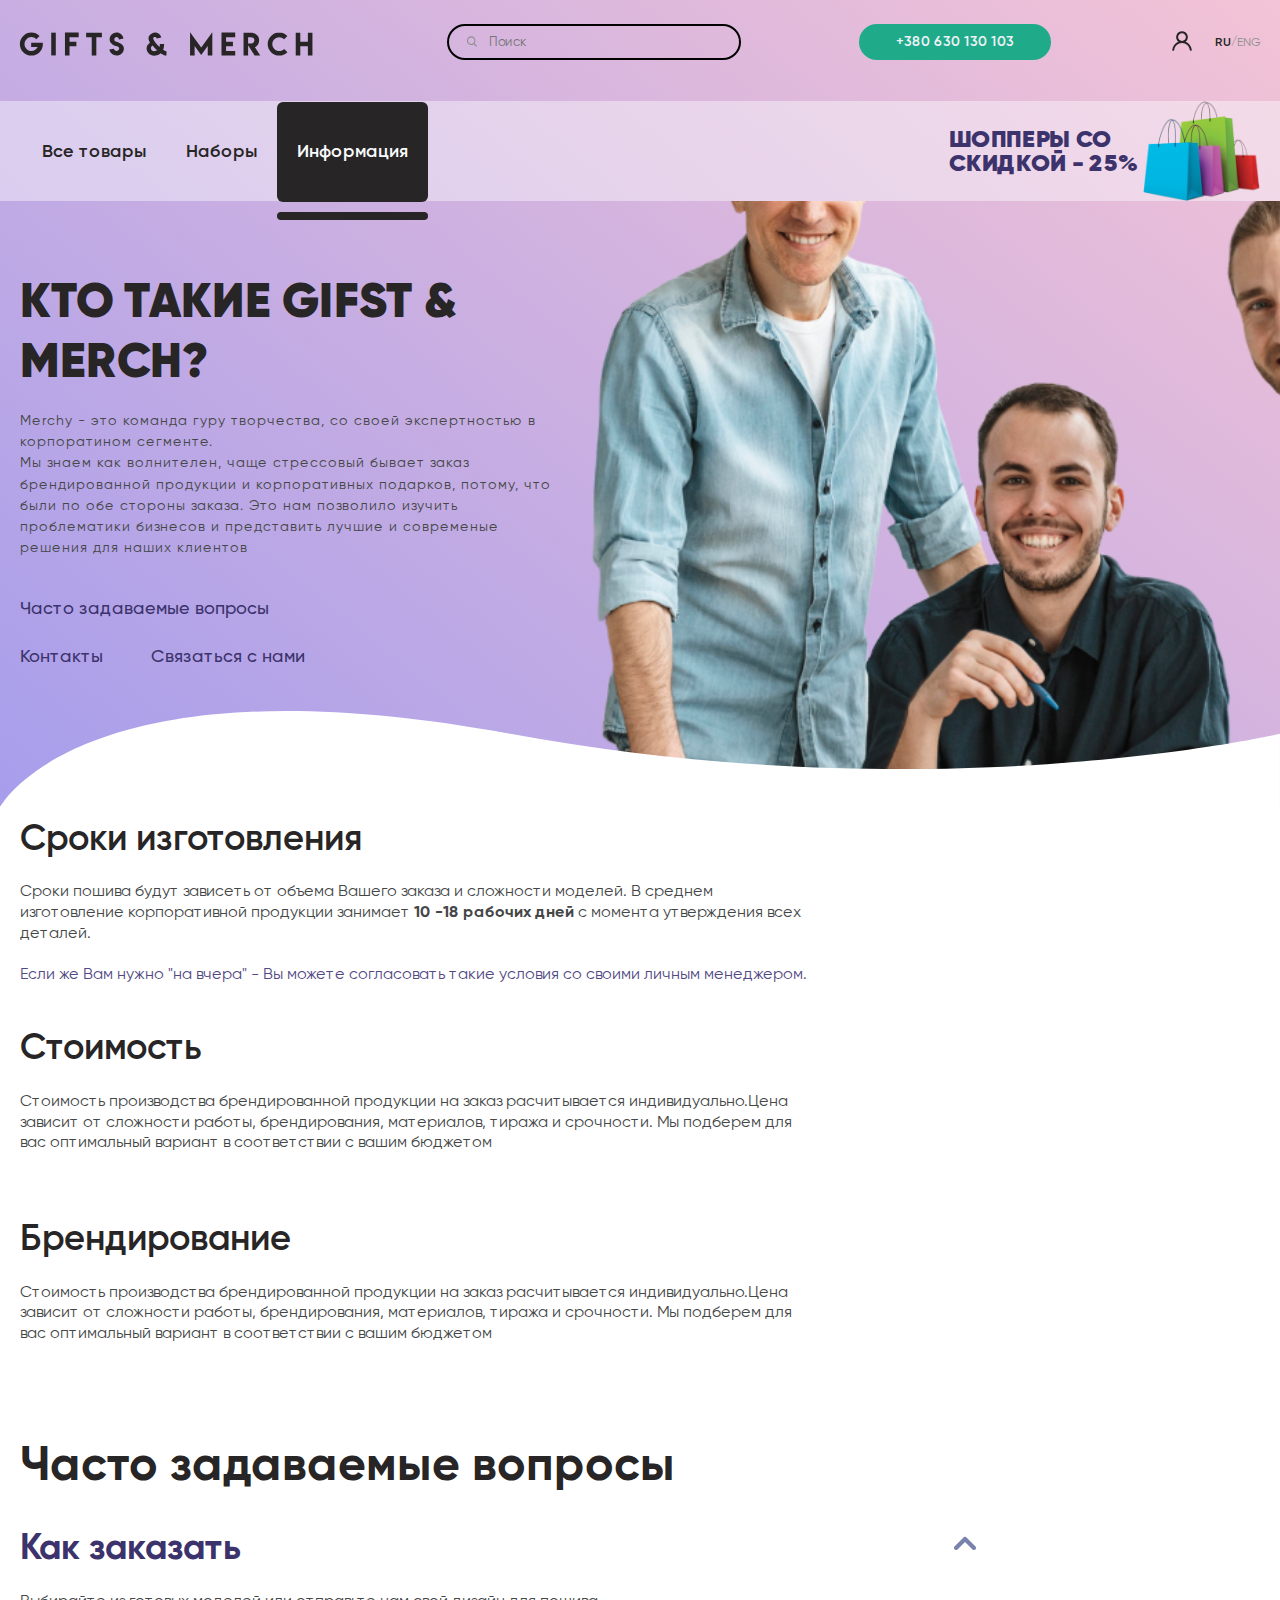
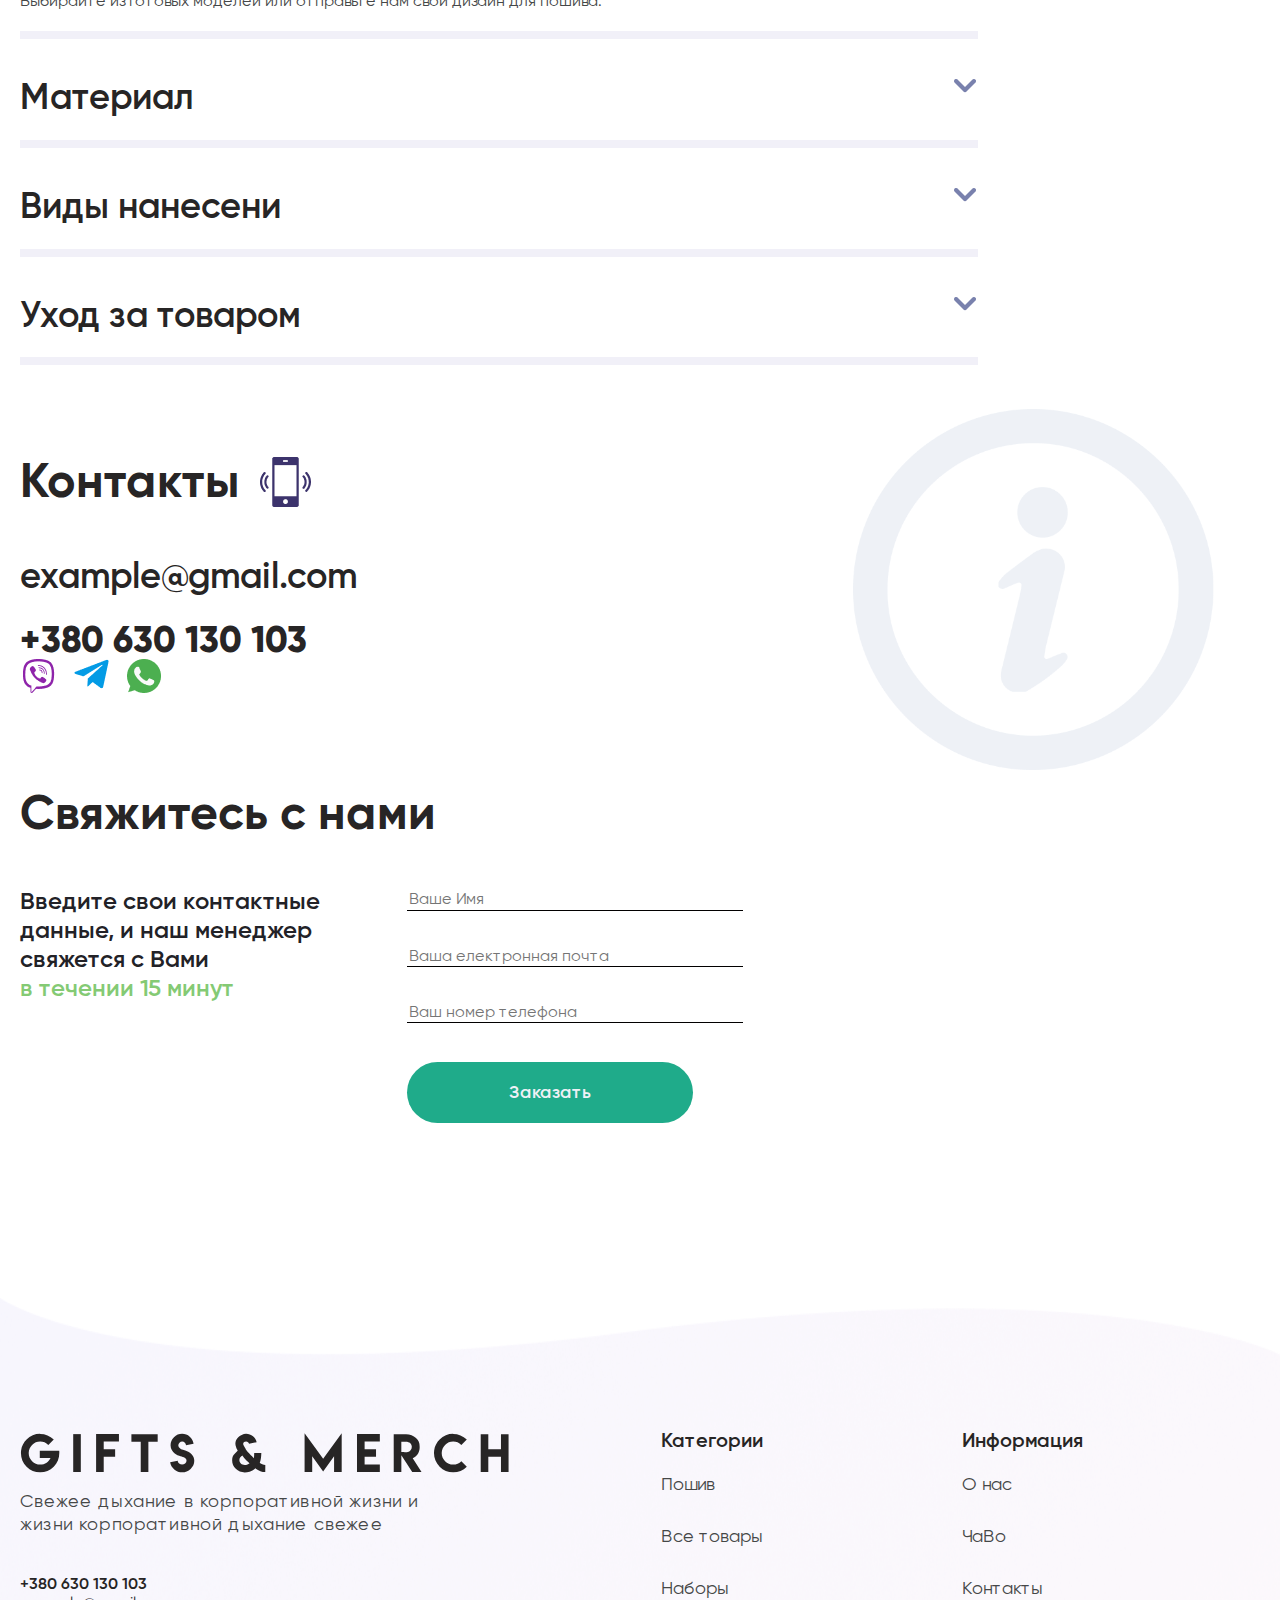
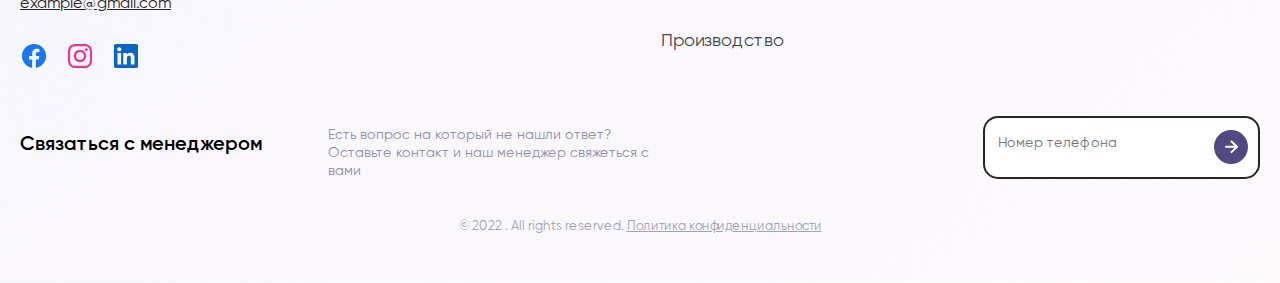
==== commit 8669b89e: "finished working on the project" ====
--- a/information.html
+++ b/information.html
@@ -58,21 +58,23 @@
 
     <section class="header-hero information__header-hero">
       <div class="header-hero__container main-container">
-        <div class="header-hero__buttons">
-          <button type="button" class="header-hero__button active">Главная</button>
+        <div class="main-header__nav header-button">
+          <button type="button" class="header-button__nav active">Главная</button>
           /
-          <button type="button" class="header-hero__button">Информация</button>
-        </div>
-        <h1 class="header-hero__main hero__text">Кто такие gifst & merch?</h1>
-        <p class="header-hero__description hero__txt">
+          <button type="button" class="header-button__nav">Информация</button>
+        </div>
+        <h1 class="main-header__text hero__text">Кто такие gifst & merch?</h1>
+        <p class="main-header__txt hero__txt">
           Merchy - это команда гуру творчества, со своей экспертностью в корпоратином сегменте. <br>
           Мы знаем как волнителен, чаще стрессовый бывает заказ брендированной продукции и корпоративных подарков, потому, что были по обе стороны заказа. Это нам позволило изучить проблематики бизнесов и представить лучшие и современые решения для наших клиентов
         </p>
-        <div class="header-hero__navigation">
-          <a class="header__navigation header__navigation1" href="./information.html#question">Часто задаваемые вопросы</a>
-          <a class="header__navigation header__navigation2" href="./information.html#contacts">Контакты</a>
-          <a class="header__navigation header__navigation3" href="./information.html#contact">Связаться с нами</a>
-        </div>
+        <ul class="header-hero__navigation navigatin-info">
+          <li class="navigatin-info__list"><a class="navigatin-info__link" href="./information.html#question">Часто задаваемые вопросы</a></li>
+          <li class="navigatin-info__list"><a class="navigatin-info__link" href="./information.html#contacts">Контакты</a></li>
+          <li class="navigatin-info__list"><a class="navigatin-info__link" href="./information.html#contact">Связаться с нами</a></li>
+
+
+        </ul>
       </div>
       <picture>
         <img class="header-hero__image" src="./img/information/men.png" alt="prize">
@@ -102,7 +104,7 @@
             Как заказать
             <img class="description__img" src="./img/arrow.png" alt="arrow">
           </p>
-          <div class="description__float open">
+          <div class="description__float">
             <p class="description__text">Выбирайте из готовых моделей или отправьте нам свой дизайн для пошива.</p>
           </div>
         </li>
@@ -213,143 +215,145 @@
     </div>
   </div>
 
-  <div class="container__footer">
-    <img class="footer__wave" src="./img/footer/footer-wave.svg" alt="wave">
-    <footer class="footer main-container">
-      <div class="footer-nav">
-        <div class="footer-servis">
-          <div class="footer-servis__gift">
-            <a href="#">
-              <img class="footer-image" src="./img/logo.svg" alt="gifts logo">
-            </a>
-            <div class="footer-servis__text">Свежее дыхание в корпоративной жизни и жизни корпоративной дыхание свежее </div>
-          </div>
-          <div class="footer-servis__connect">
-            <div class="footer-servis__relations">
-              <p class="footer-servis__tel"><a class="footer-servis__phone" href="tel:+79283627229">+380 630 130 103</a></p>
-              <p class="footer-servis__gmail"><a class="footer-servis__mail" href="mailto:example@gmail.com">example@gmail.com</a></p>
-            </div>
-            <div class="footer-servis__logo">
-              <ul class="footer-servis__manager">
-                <li><a class="footer-img" href="#"><img class="footer-img__logo" src="./img/footer/facebook.svg" alt=""></a></li>
-                <li><a class="footer-img" href="#"><img class="footer-img__logo" src="./img/footer/Instagram.svg" alt=""></a></li>
-                <li><a class="footer-img" href="#"><img class="footer-img__logo" src="./img/footer/in.svg" alt=""></a></li>
-              </ul>
-            </div>
-          </div>
-        </div>
-        <div class="footer-row">
-          <h3 class="footer-roster__cat rank">Категории</h3>
-          <ul class="footer-roster__list">
-            <li class="footer-list footer-roster__list-item"><a class="footer-link" href="./sets.html">Пошив</a></li>
-            <li class="footer-list"><a class="footer-link" href="./sets.html">Все товары</a></li>
-            <li class="footer-list"><a class="footer-link" href="./sets.html">Наборы</a></li>
-            <li class="footer-list"><a class="footer-link" href="./sets.html">Производство</a></li>
-          </ul>
-        </div>
-        <div class="footer-info">
-          <h3 class="footer-roster__cat rank">Информация</h3>
-          <ul class="footer-roster__list">
-            <li class="footer-list"><a class="footer-link" href="./information.html">О нас</a></li>
-            <li class="footer-list"><a class="footer-link" href="./information.html#question">ЧаВо</a></li>
-            <li class="footer-list"><a class="footer-link" href="./information.html#contacts">Контакты</a></li>
-          </ul>
-        </div>
-        <div class="footer-manager">
-          <h3 class="footer-roster__cat footer-roster--text-center">Связаться с менеджером</h3>
-          <div class="footer-roster__text">Есть вопрос на который не нашли ответ? <br> Оставьте контакт и наш менеджер свяжеться с вами</div>
-          <div class="footer-roster__tel">
-            <input type="tel" class="footer__phone" name="phone" placeholder="Номер телефона">
-            <button type="button" class="footer__arrow"><img class="footer__arrow-img" src="./img/footer/Group6.svg" alt=""></button>
-          </div>
-        </div>
-      </div>
-      <div class="footer-copy">
-        <p class="footer-copy__corp"> © 2022 . All rights reserved. <a class="footer-copy__conf" href="#"> Политика конфиденциальности</a></p>
-      </div>
-    </footer>
-  </div>
+  <footer class="footer">
+    <div class="footer__nav main-container">
+      <div class="footer__nav-servis footer-servis">
+        <div class="footer-servis__gift">
+          <a href="#">
+            <img class="footer-servis__gift-img" src="./img/logo.svg" alt="gifts logo">
+          </a>
+          <p class="footer-servis__gift-text">Свежее дыхание в корпоративной жизни и жизни корпоративной дыхание свежее </p>
+        </div>
+        <div class="footer-servis__connect">
+          <div class="footer-servis__connect-relations footer-contact">
+            <p class="footer-contact__phone"><a class="footer-contact__phone-link" href="tel:+79283627229">+380 630 130 103</a></p>
+            <p class="footer-contact__mail"><a class="footer-contact__mail-link" href="mailto:example@gmail.com">example@gmail.com</a></p>
+          </div>
+          <div class="footer-servis__logo footer-logo">
+            <ul class="footer-logo__manager manager-link">
+              <li><a class="manager-link__img" href="#"><img class="manager-link__img-logo" src="./img/footer/facebook.svg" alt=""></a></li>
+              <li><a class="manager-link__img" href="#"><img class="manager-link__img-logo" src="./img/footer/Instagram.svg" alt=""></a></li>
+              <li><a class="manager-link__img" href="#"><img class="manager-link__img-logo" src="./img/footer/in.svg" alt=""></a></li>
+            </ul>
+          </div>
+        </div>
+      </div>
+      <div class="footer-servis__row footer-row">
+        <h3 class="footer-row__column rank">Категории</h3>
+        <ul class="footer-row__list footer-col">
+          <li class="footer-col__list"><a class="footer-link" href="./sets.html">Пошив</a></li>
+          <li class="footer-col__list"><a class="footer-link" href="./sets.html">Все товары</a></li>
+          <li class="footer-col__list"><a class="footer-link" href="./sets.html">Наборы</a></li>
+          <li class="footer-col__list"><a class="footer-link" href="./sets.html">Производство</a></li>
+        </ul>
+      </div>
+      <div class="footer-servis__info footer-info">
+        <h3 class="footer-row__column rank">Информация</h3>
+        <ul class="footer-row__list">
+          <li class="footer-col__list"><a class="footer-link" href="./information.html">О нас</a></li>
+          <li class="footer-col__list"><a class="footer-link" href="./information.html#question">ЧаВо</a></li>
+          <li class="footer-col__list"><a class="footer-link" href="./information.html#contacts">Контакты</a></li>
+        </ul>
+      </div>
+      <div class="footer-servis__manager footer-manager">
+        <h3 class="footer-row__column footer-roster--text-center">Связаться с менеджером</h3>
+        <p class="footer-manager__text">Есть вопрос на который не нашли ответ? <br> Оставьте контакт и наш менеджер свяжеться с вами</p>
+        <div class="footer-manager__phone footer-connection">
+          <input type="tel" class="footer-connection__phone" name="phone" placeholder="Номер телефона">
+          <button type="button" class="footer-connection__but"><img src="./img/footer/Group6.svg" alt=""></button>
+        </div>
+      </div>
+    </div>
+    <div class="footer-servis__copy footer-copy">
+      <p class="footer-copy__corp">© 2022 . All rights reserved.
+        <a class="footer-copy__conf" href="#"> Политика конфиденциальности</a>
+      </p>
+    </div>
+  </footer>
+
+
 
   <div class="modal" id="modal-burger-menu">
-    <div class="gap burger__menu-gap">
-      <div class="burger-menu__header">
-        <button type="button" class="burger-menu__language active">RU</button>
+    <div class="gap modal__burger burger">
+      <div class="burger__menu">
+        <button type="button" class="burger__menu-language active">RU</button>
         /
-        <button type="button" class="burger-menu__language">ENG</button>
-        <button type="button" class="burger-menu__man">
-          <img class="burger-menu__image" src="./img/men-3.svg" alt="">
+        <button type="button" class="burger__menu-language">ENG</button>
+        <button type="button" class="burger__menu-man">
+          <img class="burger__menu-image" src="./img/men-3.svg" alt="">
         </button>
-        <button type="button" class="burger-menu__class" id="close-burger-menu-btn">
+        <button type="button" class="burger__menu-close" id="close-burger-menu-btn">
           <img src="./img/COLOR-2.svg" alt="">
         </button>
       </div>
-      <div class="burger-menu__sets">Наборы</div>
-      <div class="burger-menu__all">Все товары</div>
-      <div class="burger-menu__list">
-        <div class="textcols">
-          <ul class="burger-menu__clothes">
-            <li class="burger__list">
-              <a class="burger-menu__text--active" href="">Толстовки</a>
-            </li>
-            <li class="burger__list">
-              <a class="burger-menu__text" href="">Свитшоты</a>
-            </li>
-            <li class="burger__list">
-              <a class="burger-menu__text" href="">Футболки</a>
-            </li>
-            <li class="burger__list">
-              <a class="burger-menu__text" href="">Поло</a>
-            </li>
-            <li class="burger__list">
-              <a class="burger-menu__text" href="">Жилетки</a>
-            </li>
-            <li class="burger__list">
-              <a class="burger-menu__text" href="">Рюкзаки</a>
+      <div class="burger__sets">Наборы</div>
+      <div class="burger__all">Все товары</div>
+      <div class="burger__list">
+        <div class="burger__column column">
+          <ul class="column__menu">
+            <li class="column__list">
+              <a class="column__list-link--active" href="">Толстовки</a>
+            </li>
+            <li class="column__list">
+              <a class="column__list-link" href="">Свитшоты</a>
+            </li>
+            <li class="column__list">
+              <a class="column__list-link" href="">Футболки</a>
+            </li>
+            <li class="column__list">
+              <a class="column__list-link" href="">Поло</a>
+            </li>
+            <li class="column__list">
+              <a class="column__list-link" href="">Жилетки</a>
+            </li>
+            <li class="column__list">
+              <a class="column__list-link" href="">Рюкзаки</a>
             </li>
           </ul>
         </div>
-        <div class="textcols">
-          <ul class="burger-menu__clothes">
-            <li class="burger__list">
-              <a class="burger-menu__text" href="">Бананки</a>
-            </li>
-            <li class="burger__list burger__list-one">
-              <a class="burger-menu__text" href="">Эко-сумки/Шопперы</a>
-            </li>
-            <li class="burger__list">
-              <a class="burger-menu__text" href="">Пледы</a>
-            </li>
-            <li class="burger__list">
-              <a class="burger-menu__text" href="">Носки</a>
-            </li>
-            <li class="burger__list">
-              <a class="burger-menu__text" href="">Маски</a>
+        <div class="burger__column column">
+          <ul class="column__menu">
+            <li class="column__list">
+              <a class="column__list-link" href="">Бананки</a>
+            </li>
+            <li class="column__list column__list-one">
+              <a class="column__list-link" href="">Эко-сумки/Шопперы</a>
+            </li>
+            <li class="column__list">
+              <a class="column__list-link" href="">Пледы</a>
+            </li>
+            <li class="column__list">
+              <a class="column__list-link" href="">Носки</a>
+            </li>
+            <li class="column__list">
+              <a class="column__list-link" href="">Маски</a>
             </li>
           </ul>
         </div>
       </div>
-      <p class="burger-menu__info">Информация</p>
+      <p class="burger__info">Информация</p>
       <div class="burger__mail">
-        <a class="burger-menu__mail" href="example@gmail.com">example@gmail.com</a>
+        <a class="burger__mail-cop" href="example@gmail.com">example@gmail.com</a>
       </div>
       <div class="burger__phone">
-        <a class="phone burger-menu__phone" href="tel:+79283627229">+380 630 130 103</a>
-      </div>
-      <div class="burger-menu__masagers">
-        <div class="burger__mesagers">
-          <div class="burger-menu__image"><a href=""></a><img src="./img/Vector11.svg" alt=""></div>
-          <div class="burger-menu__image"><a href=""></a><img src="./img/instagram.svg" alt=""></div>
-          <div class="burger-menu__image"><a href=""><img src="./img/facebook.svg" alt=""></a></div>
-        </div>
-      </div>
-    </div>
-  </div>
+        <a class="phone burger__phone-cal" href="tel:+79283627229">+380 630 130 103</a>
+      </div>
+      <div class="burger__masagers">
+        <div class="burger__masagers-logo masagers-logo">
+          <div class="burger__menu-image masagers-logo-img"><a href=""></a><img src="./img/Vector11.svg" alt=""></div>
+          <div class="burger__menu-image masagers-logo-img"><a href=""></a><img src="./img/instagram.svg" alt=""></div>
+          <div class="burger__menu-image masagers-logo-img"><a href=""><img src="./img/facebook.svg" alt=""></a></div>
+        </div>
+      </div>
+    </div>
+  </div>
+
 
   <div class="modal " id="modal-cart-menu">
-    <div class="gap trolley">
+    <div class="gap modal__trolley trolley">
       <div class="trolley__order">
-        <p class="trolley__title">Оформить заказ</p>
-        <p class="trolley__sub-title">Введите свои контактные данные, и наш менеджер свяжется с Вами в течении 1 часа</p>
+        <p class="trolley__cart-title">Оформить заказ</p>
+        <p class="trolley__order-sub">Введите свои контактные данные, и наш менеджер свяжется с Вами в течении 1 часа</p>
         <form class="order" action="self">
           <div class="order__field">
             <input type="text" class="order__input" name="login" placeholder="Ваше Имя">
@@ -370,40 +374,40 @@
         </form>
       </div>
       <div class="trolley__cart">
-        <p class="trolley__title">Корзина</p>
-        <ul class="basket__item-list" id="color-mod">
+        <p class="trolley__cart-title">Корзина</p>
+        <ul class="trolley__cart-list">
         </ul>
-        <div class="order__delivery">
-          <span class="order__details">Заказ № 110293</span>
-          <span id="basket-total-sum" class="order__sum">Всего: $235.80</span>
-        </div>
-      </div>
-      <button type="button" class="modal__close">
-        <img class="modal__close-img" id="close-basket-modal-btn" src="./img/trolley/close.svg" alt="">
+        <div class="trolley__cart-delivery delivery">
+          <span class="delivery__details">Заказ № 110293</span>
+          <span id="basket-total-sum" class="delivery__sum">Всего: $235.80</span>
+        </div>
+      </div>
+      <button type="button" class="modal__but-close">
+        <img class="modal__close-icon" id="close-basket-modal-btn" src="./img/trolley/close.svg" alt="">
       </button>
     </div>
   </div>
   <template id="basket-item-template">
-    <li class="basket__item">
-      <div class="details__image">
-        <img class="details__img" src="./img/trolley/MaskGroup.png" alt="">
-      </div>
-      <div class="details__info">
-        <div class="details__name">EL003 Elleven Checkpoint-Friendly Compu-Backpack</div>
-        <div class="details__color">
-          <span class="details__color-text">Цвет <i class="details__color-icon"></i></span>
-        </div>
-      </div>
-      <div class="details__quantity">
-        <span class="quantity__text">Кол-во</span>
-        <div class="quantity__choice">
-          <button id="basket-count-dec" class="quantity__reduce" type="button">-</button>
-          <span class="quantity__number">5</span>
-          <button id="basket-count-inc" class="quantity__reduce" type="button">+</button>
-        </div>
-      </div>
-      <span class="details__sum">$76.43</span>
-      <button type="button" class="details__remove">
+    <li class="trolley__cart-item">
+      <div class="article__details">
+        <img class="article__details-img" src="./img/trolley/MaskGroup.png" alt="">
+      </div>
+      <div class="article__info">
+        <div class="article__info-name">EL003 Elleven Checkpoint-Friendly Compu-Backpack</div>
+        <div class="article__info-color">
+          <span class="colors-info__text">Цвет <i class="colors-info__icon"></i></span>
+        </div>
+      </div>
+      <div class="article__quantity">
+        <span class="article__quantity-text">Кол-во</span>
+        <div class="article__quantity-choice">
+          <button id="basket-count-dec" class="choice__quantity" type="button">-</button>
+          <span class="choice__number">5</span>
+          <button id="basket-count-inc" class="choice__quantity" type="button">+</button>
+        </div>
+      </div>
+      <span class="article__sum">$76.43</span>
+      <button type="button" class="article__remove">
         <img src="./img/trolley/times-circle.svg" alt="">
       </button>
     </li>
@@ -411,9 +415,9 @@
 
 
   <div class="modal" id="modal-order-menu">
-    <div class="gap window__gap">
-      <button type="button" class="modal__close">
-        <img class="modal__close-img" src="./img/trolley/close.svg" alt="">
+    <div class="gap modal__window window">
+      <button type="button" class="modal__but-close ">
+        <img class="modal__close-icon" src="./img/trolley/close.svg" alt="">
       </button>
       <div class="window__picture">
         <div class="window__swiper-top swiper">
@@ -423,9 +427,9 @@
           </div>
         </div>
         <div class="window__line">
-          <button id="order-prev-btn" type="button" class="hand hand__window ">
+          <button id="order-prev-btn" type="button" class="hand window__line-hand ">
           </button>
-          <button id="order-next-btn" type="button" class="hand hand__window hand__window-img ">
+          <button id="order-next-btn" type="button" class="hand window__line-hand window__line-img ">
           </button>
         </div>
         <div class="window__picture-img window__swiper-bottom swiper">
@@ -476,8 +480,8 @@
   <!-- валидация -->
   <div class="modal" id="order-success">
     <div class="gap order-success">
-      <button class="modal__close" type="button">
-        <img class="modal__close-img" src="./img/trolley/close.svg" alt="">
+      <button class="modal__but-close" type="button">
+        <img class="modal__close-icon" src="./img/trolley/close.svg" alt="">
       </button>
       <p class="order-success__title">Заказ успешно оформлен</p>
       <p class="order-success__sub-title">Наш менеджер свяжется с&nbsp;Вами в&nbsp;ближайшее время</p>
--- a/css/cards-reduction-decor.css
+++ b/css/cards-reduction-decor.css
@@ -1,30 +1,30 @@
 .cards__header {
-    margin: 0;
-    margin-top: 9px;
-    font-size: 48px;
-    line-height: 58px;
-    font-weight: 700;
+  margin: 0;
+  margin-top: 9px;
+  font-size: 48px;
+  line-height: 58px;
+  font-weight: 700;
 }
 
 .cards__list {
-    display: flex;
-    justify-content: space-between;
-    margin-top: 40px;
-    padding-left: 0;
+  display: flex;
+  justify-content: space-between;
+  margin-top: 40px;
+  padding-left: 0;
 }
 
 .card {
-    position: relative;
-    display: flex;
-    flex-direction: column;
-    width: calc(25% - 23px);
-    list-style-type: none;
+  position: relative;
+  display: flex;
+  flex-direction: column;
+  width: calc(25% - 23px);
+  list-style-type: none;
 }
 
 .card__top {
-    position: relative;
-    width: 100%;
-    height: 387px;
+  position: relative;
+  width: 100%;
+  height: 387px;
 }
 
 .slider-nav {
@@ -66,21 +66,23 @@
 }
 
 .card__info {
-    display: flex;
-    flex-direction: column;
-    margin-top: 2px;
-    padding-top: 11px;
-    padding-left: 14px;
-    overflow: hidden;
-    cursor: pointer;
-    border-radius: 15px;
-    box-shadow: 0 16.0566px 22px -8px rgb(82 73 131 / 0.1), 0 8.02828px 8.02828px -4.01414px rgb(26 32 44 / 0.04);
-    flex-grow: 1;
+  display: flex;
+  flex-direction: column;
+  margin-top: 2px;
+  padding-top: 11px;
+  padding-left: 14px;
+  overflow: hidden;
+  cursor: pointer;
+  border-radius: 15px;
+  box-shadow:
+    0 16.0566px 22px -8px rgb(82 73 131 / 0.1),
+    0 8.02828px 8.02828px -4.01414px rgb(26 32 44 / 0.04);
+  flex-grow: 1;
 }
 
 .card__color-button--active {
-    outline: solid 3px #000;
-    outline-style: double;
+  outline: solid 3px #000;
+  outline-style: double;
 }
 
 .color__but--active {
@@ -89,785 +91,791 @@
 }
 
 .card__image {
+  width: 100%;
+  height: 100%;
+  object-fit: cover;
+  border-top-right-radius: 15px;
+  border-top-left-radius: 15px;
+}
+
+.card__info-name {
+  margin: 0;
+  font-size: 24px;
+  line-height: 105.5%;
+  font-weight: 600;
+  color: #272525;
+}
+
+.card__info-description {
+  width: 100%;
+  font-size: 12px;
+  line-height: 105.5%;
+  font-weight: 400;
+  color: #272525;
+}
+
+.card__color {
+  display: flex;
+  margin-top: auto;
+  margin-bottom: 15px;
+  padding: 0;
+}
+
+.color__list {
+  list-style-type: none;
+}
+
+.card__color-button {
+  width: 24px;
+  height: 24px;
+  margin: 0;
+  margin-right: 4.5px;
+  padding: 0 0.5px;
+  cursor: pointer;
+  background: transparent;
+  border: none;
+  border-radius: 50%;
+}
+
+.card__price {
+  margin: 0;
+  margin-bottom: 11px;
+  font-size: 24px;
+  line-height: 105.5%;
+  font-weight: 600;
+  color: #c4c4c4;
+}
+
+.card__cart {
+  position: absolute;
+  right: 11px;
+  bottom: 17px;
+  cursor: pointer;
+  background: transparent;
+  border: none;
+}
+
+.hand {
+  justify-content: center;
+  width: 40px;
+  height: 40px;
+  cursor: pointer;
+  background: transparent url('../img/Vector2.svg') no-repeat center;
+  background-color: #ece7f0;
+  border: none;
+  border-radius: 50%;
+}
+
+.reduction {
+  display: flex;
+  justify-content: space-between;
+  margin-top: 78px;
+  color: #454747;
+}
+
+.reduction__item {
+  width: 23%;
+}
+
+.reduction__item-title {
+  margin-top: 1px;
+  margin-bottom: 0;
+  font-size: 36px;
+  line-height: 130%;
+  font-weight: 600;
+}
+
+.reduction__item-text {
+  margin-top: 20px;
+  font-size: 16px;
+  line-height: 130%;
+  font-weight: 400;
+}
+
+.reduction__item-text-color {
+  margin-top: 20px;
+  font-size: 16px;
+  line-height: 130%;
+  font-weight: 400;
+  color: #524983;
+}
+
+.decor {
+  position: relative;
+  margin-top: 111px;
+  padding-bottom: 178px;
+}
+
+.decor__img {
+  margin-left: 200px;
+}
+
+.decor__basis-idea {
+  max-width: 790px;
+  margin-top: 26px;
+  margin-bottom: 0;
+  font-size: 48px;
+  line-height: 58px;
+  font-weight: 700;
+}
+
+.decor__basis-text {
+  width: 592px;
+  margin-bottom: 0;
+  font-size: 18px;
+  line-height: 23px;
+  font-weight: 400;
+  letter-spacing: 0.065em;
+  color: #454747;
+}
+
+.colortext {
+  color: rgb(132 202 116);
+}
+
+.decor__book-connect {
+  width: 300px;
+  margin: 0;
+  font-size: 24px;
+  line-height: 29px;
+  font-weight: 600;
+  color: #222227;
+}
+
+.book {
+  display: flex;
+  justify-content: space-between;
+  width: 723px;
+}
+
+.decor__book {
+  margin-top: 35px;
+}
+
+.order {
+  width: 100%;
+  max-width: 336px;
+}
+
+.order__field {
+  position: relative;
+  width: 100%;
+  margin-bottom: 32px;
+}
+
+.order__input {
+  width: 100%;
+  padding-top: 4px;
+  color: inherit;
+  background-color: transparent;
+  border: none;
+  border-bottom: 1px solid rgb(1 0 0);
+  outline: none;
+}
+
+.order__field.error .order__input,
+.order__field.error .order__input::placeholder {
+  color: #f45656;
+  border-color: #f45656;
+}
+
+.order__error-msg {
+  position: absolute;
+  top: 50%;
+  right: 0;
+  display: none;
+  font-size: 14px;
+  color: #f45656;
+  pointer-events: none;
+  transform: translateY(-50%);
+}
+
+.order__field.error .order__error-msg {
+  display: block;
+}
+
+.decor__order-line {
+  width: 336px;
+  margin-bottom: 34px;
+  border: 1px solid #272525;
+}
+
+.decor__picture {
+  position: absolute;
+  top: -39px;
+  right: 146px;
+}
+
+.order__button {
+  display: inline-block;
+  margin-top: 7px;
+  padding: 21px 102px;
+  font-size: 18px;
+  line-height: 19px;
+  font-weight: 600;
+  text-decoration: none;
+  color: #eef1f6;
+  cursor: pointer;
+  background-color: #1fab8a;
+  border: none;
+  border-radius: 60px;
+}
+
+.order__button:hover,
+.order__button:focus {
+  background-color: #1b886e;
+}
+
+.order__button:active {
+  background-color: #156b57;
+}
+
+.wave {
+  position: absolute;
+  z-index: -1;
+  width: 100%;
+  background-position: top center;
+  background-repeat: no-repeat;
+  background-size: 100%;
+}
+
+.decor-wave {
+  top: -93px;
+}
+
+@media (width <=1500px) {
+  .card {
+    width: calc(35% - 32px);
+    margin-top: 21px;
+    margin-right: 2px;
+  }
+
+  .card:nth-of-type(4) {
+    display: none;
+  }
+
+  .cards__list {
+    margin: 0;
+  }
+
+  .card__info {
+    margin-top: -2px;
+    border-radius: 15px;
+    box-shadow:
+      0 16.0566px 22px -8px rgb(82 73 131 / 0.1),
+      0 8.02828px 8.02828px -4.01414px rgb(26 32 44 / 0.04);
+  }
+
+  .window__line-hand {
+    display: flex;
+    align-items: center;
+    width: 30px;
+    height: 30px;
+  }
+
+  .card__info-name {
+    font-size: 19.26px;
+    line-height: 105.5%;
+    font-weight: 600;
+  }
+
+  .card__info-description {
+    margin-top: 8px;
+    font-size: 9.63px;
+    line-height: 105.5%;
+    font-weight: 400;
+  }
+
+  .card__color {
+    margin-top: 12px;
+  }
+
+  .card__color-button {
+    width: 19.26px;
+    height: 19.26px;
+    margin-top: 1px;
+  }
+
+  .card__price {
+    margin-bottom: 9px;
+    font-size: 19.26px;
+    line-height: 105.5%;
+    font-weight: 600;
+  }
+
+  .card__cart-image {
+    width: 36.46px;
+    height: 36.9px;
+  }
+
+  .card__cart {
+    right: 8px;
+    bottom: 14px;
+  }
+
+  .reduction {
+    display: flex;
+    flex-wrap: wrap;
+    gap: 22px;
+    margin-top: 74px;
+  }
+
+  .reduction__item {
+    width: 39%;
+  }
+
+  .reduction__item-text-color {
+    margin-top: -15px;
+  }
+
+  .decor {
+    margin-top: 131px;
+    padding-bottom: 95px;
+  }
+
+  .decor__basis-idea {
+    max-width: 550px;
+    margin-top: 38px;
+    line-height: 53px;
+  }
+
+  .decor__basis-text {
+    margin-top: 22px;
+  }
+
+  .decor__book {
+    margin-top: 60px;
+  }
+
+  .decor__picture {
+    top: -173px;
+    right: 0;
+    width: 580px;
+    height: 533px;
+    overflow: hidden;
+  }
+
+  .decor__picture-img {
+    position: absolute;
+    top: 0;
+    right: -154px;
+    width: 580px;
+    height: 533px;
+    object-fit: cover;
+  }
+
+  .decor-wave {
+    top: 300px;
+    transform: scaleY(2) translateY(-36%);
+  }
+}
+
+@media (width <=999px) {
+  .cards__list {
+    display: flex;
+    flex-wrap: wrap;
+    justify-content: space-between;
+    margin-top: 16px;
+  }
+
+  .card {
+    width: calc(50% - 14px);
+    margin-top: 1px;
+    margin-right: -0;
+    margin-bottom: 24px;
+  }
+
+  .card:nth-of-type(4) {
+    display: block;
+  }
+
+  .cards__header {
+    margin-top: 0;
+  }
+
+  .card__info {
+    border-radius: 15px;
+    box-shadow:
+      0 16.0566px 22px -8px rgb(82 73 131 / 0.1),
+      0 8.02828px 8.02828px -4.01414px rgb(26 32 44 / 0.04);
+  }
+
+  .card__info-name {
+    margin-top: 0;
+    font-size: 22.2267px;
+    line-height: 105.5%;
+    font-weight: 600;
+  }
+
+  .card__info-description {
+    margin-top: 13px;
+    font-size: 11.1134px;
+    line-height: 105.5%;
+    font-weight: 400;
+  }
+
+  .card__color {
+    margin-top: 9px;
+  }
+
+  .card__color-button {
+    width: 22.23px;
+    height: 22.23px;
+    margin-top: 1px;
+  }
+
+  .card__price {
+    margin-bottom: 10px;
+    font-size: 22.2267px;
+  }
+
+  .card__cart-image {
+    width: 44px;
+    height: 44px;
+  }
+
+  .card__cart {
+    right: 10px;
+    bottom: 18px;
+  }
+
+  .reduction {
+    display: none;
+  }
+
+  .decor {
+    margin-top: 132px;
+    padding-bottom: 110px;
+  }
+
+  .decor__img {
+    margin-top: 14px;
+  }
+
+  .decor__order {
+    top: 352px;
+    left: 409px;
+  }
+
+  .decor__picture {
+    top: 7px;
+    right: 0;
+    width: 335px;
+    height: 318px;
+  }
+
+  .decor__picture-img {
+    top: 11px;
+    right: -99px;
+    width: 335px;
+    height: 318px;
+  }
+
+  .decor-wave {
+    transform: scaleY(2.6) translateY(-29%);
+  }
+}
+
+@media (width <=767px) {
+  .card {
+    width: calc(50% - 8px);
+    margin-top: 7px;
+    margin-bottom: -9px;
+  }
+
+  .cards__header {
+    margin-top: 10px;
+    font-size: 28px;
+    line-height: 34px;
+  }
+
+  .card__info {
+    margin-top: -8px;
+    margin-bottom: 16.5px;
+    padding-left: 9px;
+    border-radius: 15px;
+    box-shadow:
+      0 16.0566px 22px -8px rgb(82 73 131 / 0.1),
+      0 8.02828px 8.02828px -4.01414px rgb(26 32 44 / 0.04);
+  }
+
+  .card__info-name {
+    width: 180px;
+    margin-top: 0;
+    font-size: 13.4338px;
+    line-height: 105.5%;
+    font-weight: 600;
+  }
+
+  .card__info-description {
+    margin-top: 7px;
+    font-size: 6.71689px;
+    line-height: 105.5%;
+    font-weight: 400;
+  }
+
+  .card__color {
+    margin-top: 7px;
+  }
+
+  .card__color-button {
+    width: 13.43px;
+    height: 13.43px;
+    margin-top: 1px;
+  }
+
+  .slider-nav__direction {
+    width: 20px;
+    height: 30px;
+    background-size: 11px;
+  }
+
+  .slider-nav__position {
+    font-weight: 600;
+  }
+
+  .card__price {
+    margin-bottom: 7px;
+    font-size: 13.4338px;
+    line-height: 105.5%;
+    font-weight: 600;
+  }
+
+  .card__cart-image {
+    width: 26px;
+    height: 26px;
+  }
+
+  .card__cart {
+    right: 4px;
+    bottom: 26px;
+  }
+
+  .decor {
+    margin-top: 80px;
+    padding-bottom: 80px;
+  }
+
+  .decor__img {
+    display: block;
+    width: 206px;
+    height: 41px;
+    margin-top: 5px;
+    margin-right: auto;
+    margin-left: auto;
+  }
+
+  .decor__basis-image {
+    margin-top: 134px;
+    margin-left: 105px;
+  }
+
+  .decor__basis-idea {
+    width: 450px;
+    margin-top: 39px;
+    margin-right: auto;
+    margin-left: auto;
+    font-size: 28px;
+    line-height: 110.9%;
+    text-align: center;
+  }
+
+  .decor__book {
+    flex-wrap: wrap;
     width: 100%;
-    height: 100%;
-    object-fit: cover;
-    border-top-right-radius: 15px;
-    border-top-left-radius: 15px;
-}
-
-.card__name {
-    margin: 0;
-    font-size: 24px;
-    line-height: 105.5%;
-    font-weight: 600;
-    color: #272525;
-}
-
-.card__description {
+    margin-top: 1px;
+  }
+
+  .decor__basis-text {
     width: 100%;
-    font-size: 12px;
-    line-height: 105.5%;
-    font-weight: 400;
-    color: #272525;
-}
-
-.card__color {
-    display: flex;
-    margin-top: auto;
-    margin-bottom: 15px;
-    padding: 0;
-}
-
-.color__list {
-    list-style-type: none;
-}
-
-.card__color-button {
-    width: 24px;
-    height: 24px;
-    margin: 0;
-    margin-right: 4.5px;
-    padding: 0 0.5px;
-    cursor: pointer;
-    background: transparent;
-    border: none;
-    border-radius: 50%;
-}
-
-.card__price {
-    margin: 0;
-    margin-bottom: 11px;
-    font-size: 24px;
-    line-height: 105.5%;
-    font-weight: 600;
-    color: #C4C4C4;
-}
-
-.card__cart {
-    position: absolute;
-    right: 11px;
-    bottom: 17px;
-    cursor: pointer;
-    background: transparent;
-    border: none;
-}
-
-.hand {
-    justify-content: center;
-    width: 40px;
-    height: 40px;
-    cursor: pointer;
-    background: transparent url("../img/Vector2.svg") no-repeat center;
-    background-color: #ECE7F0;
-    border: none;
-    border-radius: 50%;
-}
-
-.reduction {
-    display: flex;
-    justify-content: space-between;
-    margin-top: 78px;
-    color: #454747;
-}
-
-.reduction__item {
-    width: 23%;
-}
-
-.reduction__title {
-    margin-top: 1px;
-    margin-bottom: 0;
-    font-size: 36px;
-    line-height: 130%;
-    font-weight: 600;
-}
-
-.reduction__text {
-    margin-top: 20px;
+    margin-top: 15px;
+    margin-right: auto;
+    margin-left: auto;
     font-size: 16px;
     line-height: 130%;
-    font-weight: 400;
-}
-
-.reduction__text-color {
-    margin-top: 20px;
-    font-size: 16px;
-    line-height: 130%;
-    font-weight: 400;
-    color: #524983;
-}
-
-.decor {
-    position: relative;
-    margin-top: 111px;
-    padding-bottom: 290px;
-}
-
-.decor__img {
-    margin-left: 200px;
-}
-
-.decor__idea {
-    max-width: 790px;
-    margin-top: 26px;
-    margin-bottom: 0;
-    font-size: 48px;
-    line-height: 58px;
-    font-weight: 700;
-}
-
-.decor__text {
-    width: 592px;
-    margin-bottom: 0;
-    font-size: 18px;
-    line-height: 23px;
-    font-weight: 400;
-    letter-spacing: 0.065em;
-    color: #454747;
-}
-
-.colortext {
-    color: rgb(132 202 116);
-}
-
-.decor__connect {
-    width: 300px;
-    margin: 0;
+    text-align: center;
+  }
+
+  .decor__book-connect {
+    width: 465px;
+    margin-top: 49px;
+    margin-right: auto;
+    margin-left: auto;
     font-size: 24px;
     line-height: 29px;
+    text-align: center;
+  }
+
+  .decor__picture {
+    position: relative;
+    width: 200px;
+    height: 344px;
+    margin-top: 80px;
+    margin-right: auto;
+    margin-left: auto;
+    overflow: visible;
+  }
+
+  .decor__picture-img {
+    width: 367px;
+    height: 344px;
+  }
+
+  .order {
+    margin-top: 65px;
+    margin-right: auto;
+    margin-left: auto;
+    text-align: center;
+  }
+
+  .decor-wave {
+    top: 882px;
+    transform: scaleY(2.6) translateY(-33%);
+  }
+}
+
+@media (width <=479px) {
+  .card {
+    width: calc(100% - 1px);
+    margin-top: -6px;
+    margin-bottom: 8px;
+  }
+
+  .cards__header {
+    margin-top: 22px;
+    font-size: 28px;
+    line-height: 34px;
+  }
+
+  .card__info {
+    margin-bottom: 20.5px;
+    padding-left: 11px;
+    border-radius: 15px;
+    box-shadow:
+      0 16.0566px 22px -8px rgb(82 73 131 / 0.1),
+      0 8.02828px 8.02828px -4.01414px rgb(26 32 44 / 0.04);
+  }
+
+  .card__info-name {
+    width: 238px;
+    margin-top: 5px;
+    font-size: 17.7778px;
+    line-height: 105.5%;
     font-weight: 600;
-    color: #222227;
-}
-
-.book {
-    display: flex;
-    justify-content: space-between;
-    width: 723px;
-}
-
-.decor__book {
-    margin-top: 35px;
-}
-
-.order {
-    width: 100%;
-    max-width: 336px;
-}
-
-.order__field {
-    position: relative;
-    width: 100%;
-    margin-bottom: 32px;
-}
-
-.order__input {
-    width: 100%;
-    padding-top: 4px;
-    color: inherit;
-    background-color: transparent;
-    border: none;
-    border-bottom: 1px solid rgb(1 0 0);
-    outline: none;
-}
-
-.order__field.error .order__input,
-.order__field.error .order__input::placeholder {
-    color: #f45656;
-    border-color: #f45656;
-}
-
-.order__error-msg {
-    position: absolute;
-    top: 50%;
-    right: 0;
-    display: none;
-    font-size: 14px;
-    color: #f45656;
-    pointer-events: none;
-    transform: translateY(-50%);
-}
-
-.order__field.error .order__error-msg {
+  }
+
+  .card__info-description {
+    margin-top: 9px;
+    font-size: 8.88889px;
+    line-height: 105.5%;
+    font-weight: 400;
+  }
+
+  .card__color {
+    margin-top: 9px;
+  }
+
+  .card__color-button {
+    width: 17.78px;
+    height: 17.78px;
+    margin-top: 1px;
+  }
+
+  .card__price {
+    margin-bottom: 6px;
+    font-size: 17.7778px;
+    line-height: 105.5%;
+    font-weight: 600;
+  }
+
+  .card__cart {
+    right: 6px;
+    bottom: 30px;
+  }
+
+  .pagination {
+    margin-top: 4px;
+  }
+
+  .card__cart-image {
+    width: 34px;
+    height: 34px;
+  }
+
+  .hand {
+    width: 35px;
+    height: 35px;
+    margin-left: 28px;
+  }
+
+  .decor {
+    padding-bottom: 20px;
+  }
+
+  .decor__basis {
     display: block;
-}
-
-.decor__order-line {
-    width: 336px;
-    margin-bottom: 34px;
-    border: 1px solid #272525;
-}
-
-.decor__picture {
-    position: absolute;
-    top: -39px;
-    right: 146px;
-}
-
-.order__button {
-    display: inline-block;
-    margin-top: 7px;
-    padding: 21px 102px;
-    font-size: 18px;
-    line-height: 19px;
-    font-weight: 600;
-    text-decoration: none;
-    color: #eef1f6;
-    cursor: pointer;
-    background-color: #1fab8a;
-    border: none;
-    border-radius: 60px;
-}
-
-.order__button:hover,
-.order__button:focus {
-    background-color: #1B886E;
-}
-
-.order__button:active {
-    background-color: #156B57;
-}
-
-
-.wave {
-    position: absolute;
-    z-index: -1;
-    width: 100%;
-    background-position: top center;
-    background-repeat: no-repeat;
-    background-size: 100%;
-}
-
-.decor-wave {
-    top: -93px;
-}
-
-
-@media (width <=1500px) {
-    .card {
-        width: calc(35% - 32px);
-        margin-top: 21px;
-        margin-right: 2px;
-    }
-
-    .card:nth-of-type(4) {
-        display: none;
-    }
-
-    .cards__list {
-        margin: 0;
-    }
-
-    .card__info {
-        margin-top: -2px;
-        border-radius: 15px;
-        box-shadow: 0 16.0566px 22px -8px rgb(82 73 131 / 0.1), 0 8.02828px 8.02828px -4.01414px rgb(26 32 44 / 0.04);
-    }
-
-    .hand__window {
-      display: flex;
-      align-items: center;
-      width: 30px;
-      height: 30px;
-    }
-
-    .card__name {
-        font-size: 19.26px;
-        line-height: 105.5%;
-        font-weight: 600;
-    }
-
-    .card__description {
-        margin-top: 8px;
-        font-size: 9.63px;
-        line-height: 105.5%;
-        font-weight: 400;
-    }
-
-    .card__color {
-        margin-top: 12px;
-    }
-
-    .card__color-button {
-        width: 19.26px;
-        height: 19.26px;
-        margin-top: 1px;
-    }
-
-    .card__price {
-        margin-bottom: 9px;
-        font-size: 19.26px;
-        line-height: 105.5%;
-        font-weight: 600;
-    }
-
-    .card__cart-image {
-        width: 36.46px;
-        height: 36.9px;
-    }
-
-    .card__cart {
-        right: 8px;
-        bottom: 14px;
-    }
-
-    .reduction {
-        display: flex;
-        flex-wrap: wrap;
-        gap: 22px;
-        margin-top: 74px;
-    }
-
-    .reduction__item {
-        width: 39%;
-    }
-
-    .reduction__text-color {
-        margin-top: -15px;
-    }
-
-    .decor {
-        margin-top: 131px;
-        padding-bottom: 217px;
-    }
-
-    .decor__idea {
-        max-width: 550px;
-        margin-top: 38px;
-        line-height: 53px;
-    }
-
-    .decor__text {
-        margin-top: 22px;
-    }
-
-    .decor__book {
-        margin-top: 60px;
-    }
-
-    .decor__picture {
-        top: -173px;
-        right: 0;
-        width: 580px;
-        height: 533px;
-        overflow: hidden;
-    }
-
-    .decor__picture-img {
-        position: absolute;
-        top: 0;
-        right: -154px;
-        width: 580px;
-        height: 533px;
-        object-fit: cover;
-    }
-
-    .decor-wave {
-        top: 300px;
-        transform: scaleY(2) translateY(-36%);
-    }
-}
-
-@media (width <=999px) {
-    .cards__list {
-        display: flex;
-        flex-wrap: wrap;
-        justify-content: space-between;
-        margin-top: 16px;
-    }
-
-    .card {
-        width: calc(50% - 14px);
-        margin-top: 1px;
-        margin-right: -0;
-        margin-bottom: 24px;
-    }
-
-    .card:nth-of-type(4) {
-        display: block;
-    }
-
-    .cards__header {
-        margin-top: 0;
-    }
-
-    .card__info {
-        border-radius: 15px;
-        box-shadow: 0 16.0566px 22px -8px rgb(82 73 131 / 0.1), 0 8.02828px 8.02828px -4.01414px rgb(26 32 44 / 0.04);
-    }
-
-    .card__name {
-        margin-top: 0;
-        font-size: 22.2267px;
-        line-height: 105.5%;
-        font-weight: 600;
-    }
-
-    .card__description {
-        margin-top: 13px;
-        font-size: 11.1134px;
-        line-height: 105.5%;
-        font-weight: 400;
-    }
-
-    .card__color {
-        margin-top: 9px;
-    }
-
-    .card__color-button {
-        width: 22.23px;
-        height: 22.23px;
-        margin-top: 1px;
-    }
-
-    .card__price {
-        margin-bottom: 10px;
-        font-size: 22.2267px;
-    }
-
-    .card__cart-image {
-        width: 44px;
-        height: 44px;
-    }
-
-    .card__cart {
-        right: 10px;
-        bottom: 18px;
-    }
-
-    .reduction {
-        display: none;
-    }
-
-    .decor {
-        margin-top: 132px;
-        padding-bottom: 190px;
-    }
-
-    .decor__img {
-        margin-top: 14px;
-    }
-
-    .decor__order {
-        top: 352px;
-        left: 409px;
-    }
-
-    .decor__picture {
-        top: 7px;
-        right: 0;
-        width: 335px;
-        height: 318px;
-    }
-
-    .decor__picture-img {
-        top: 11px;
-        right: -99px;
-        width: 335px;
-        height: 318px;
-    }
-
-    .decor-wave {
-        transform: scaleY(2.6) translateY(-29%);
-    }
-}
-
-@media (width <=767px) {
-    .card {
-        width: calc(50% - 8px);
-        margin-top: 7px;
-        margin-bottom: -9px;
-    }
-
-    .cards__header {
-        margin-top: 10px;
-        font-size: 28px;
-        line-height: 34px;
-    }
-
-    .card__info {
-        margin-top: -8px;
-        margin-bottom: 16.5px;
-        padding-left: 9px;
-        border-radius: 15px;
-        box-shadow: 0 16.0566px 22px -8px rgb(82 73 131 / 0.1), 0 8.02828px 8.02828px -4.01414px rgb(26 32 44 / 0.04);
-    }
-
-    .card__name {
-        width: 180px;
-        margin-top: 0;
-        font-size: 13.4338px;
-        line-height: 105.5%;
-        font-weight: 600;
-    }
-
-    .card__description {
-        margin-top: 7px;
-        font-size: 6.71689px;
-        line-height: 105.5%;
-        font-weight: 400;
-    }
-
-    .card__color {
-        margin-top: 7px;
-    }
-
-    .card__color-button {
-        width: 13.43px;
-        height: 13.43px;
-        margin-top: 1px;
-    }
-
-    .slider-nav__direction {
-      width: 20px;
-      height: 30px;
-      background-size: 11px;
-    }
-
-    .slider-nav__position {
-      font-weight: 600;
-    }
-
-    .card__price {
-        margin-bottom: 7px;
-        font-size: 13.4338px;
-        line-height: 105.5%;
-        font-weight: 600;
-    }
-
-    .card__cart-image {
-        width: 26px;
-        height: 26px;
-    }
-
-    .card__cart {
-        right: 4px;
-        bottom: 26px;
-    }
-
-    .decor {
-        margin-top: 80px;
-        padding-bottom: 159px;
-    }
-
-    .decor__img {
-        display: block;
-        width: 206px;
-        height: 41px;
-        margin-top: 5px;
-        margin-right: auto;
-        margin-left: auto;
-    }
-
-    .decor__basis-image {
-        margin-top: 134px;
-        margin-left: 105px;
-    }
-
-    .decor__idea {
-        width: 450px;
-        margin-top: 39px;
-        margin-right: auto;
-        margin-left: auto;
-        font-size: 28px;
-        line-height: 110.9%;
-        text-align: center;
-    }
-
-    .decor__book {
-        flex-wrap: wrap;
-        width: 100%;
-        margin-top: 1px;
-    }
-
-    .decor__text {
-        width: 100%;
-        margin-top: 15px;
-        margin-right: auto;
-        margin-left: auto;
-        font-size: 16px;
-        line-height: 130%;
-        text-align: center;
-    }
-
-    .decor__connect {
-        width: 465px;
-        margin-top: 49px;
-        margin-right: auto;
-        margin-left: auto;
-        font-size: 24px;
-        line-height: 29px;
-        text-align: center;
-    }
-
-    .decor__picture {
-        position: relative;
-        width: 200px;
-        height: 344px;
-        margin-top: 80px;
-        margin-right: auto;
-        margin-left: auto;
-        overflow: visible;
-    }
-
-    .decor__picture-img {
-        width: 367px;
-        height: 344px;
-    }
-
-    .order {
-        margin-top: 65px;
-        margin-right: auto;
-        margin-left: auto;
-        text-align: center;
-    }
-
-    .decor-wave {
-        top: 882px;
-        transform: scaleY(2.6) translateY(-33%);
-    }
-}
-
-@media (width <=479px) {
-    .card {
-        width: calc(100% - 1px);
-        margin-top: -6px;
-        margin-bottom: 8px;
-    }
-
-    .cards__header {
-        margin-top: 22px;
-        font-size: 28px;
-        line-height: 34px;
-    }
-
-    .card__info {
-        margin-bottom: 20.5px;
-        padding-left: 11px;
-        border-radius: 15px;
-        box-shadow: 0 16.0566px 22px -8px rgb(82 73 131 / 0.1), 0 8.02828px 8.02828px -4.01414px rgb(26 32 44 / 0.04);
-    }
-
-    .card__name {
-        width: 238px;
-        margin-top: 5px;
-        font-size: 17.7778px;
-        line-height: 105.5%;
-        font-weight: 600;
-    }
-
-    .card__description {
-        margin-top: 9px;
-        font-size: 8.88889px;
-        line-height: 105.5%;
-        font-weight: 400;
-    }
-
-    .card__color {
-        margin-top: 9px;
-    }
-
-    .card__color-button {
-        width: 17.78px;
-        height: 17.78px;
-        margin-top: 1px;
-    }
-
-    .card__price {
-        margin-bottom: 6px;
-        font-size: 17.7778px;
-        line-height: 105.5%;
-        font-weight: 600;
-    }
-
-    .card__cart {
-        right: 6px;
-        bottom: 30px;
-    }
-
-    .pagination {
-        margin-top: 4px;
-    }
-
-    .card__cart-image {
-        width: 34px;
-        height: 34px;
-    }
-
-    .hand {
-        width: 35px;
-        height: 35px;
-        margin-left: 28px;
-    }
-
-    .decor {
-        padding-bottom: 97px;
-    }
-
-    .decor__basis {
-        display: block;
-        margin-right: auto;
-        margin-left: auto;
-    }
-
-    .decor__img {
-        width: 154px;
-        height: 34px;
-    }
-
-    .order {
-        width: 280px;
-        margin-top: 40px;
-    }
-
-    .decor__idea {
-        max-width: 100%;
-        margin-top: 33px;
-        font-size: 24px;
-        line-height: 26px;
-        text-align: center;
-    }
-
-    .decor__text {
-        width: 89%;
-        margin-left: 15px;
-        font-size: 15px;
-        line-height: 130%;
-        text-align: center;
-    }
-
-    .decor__connect {
-        max-width: 250px;
-        margin-top: 45px;
-        font-size: 20px;
-        line-height: 24px;
-        text-align: center;
-    }
-
-    .decor__order-line {
-        width: 280px;
-        margin-bottom: 35px;
-    }
-
-    .decor__picture {
-        margin-top: 90px;
-    }
-
-    .decor__picture-img {
-        right: -362px;
-        width: 366px;
-        height: 345px;
-        transform: translate(-83%, -11%);
-    }
-
-    .decor__book {
-        justify-content: center;
-        max-width: 100%;
-        margin-top: 1px;
-    }
-
-    .decor-wave {
-        top: 880px;
-        transform: scaleY(3.3) translateY(-33%);
-    }
-}
+    margin-right: auto;
+    margin-left: auto;
+  }
+
+  .decor__img {
+    width: 154px;
+    height: 34px;
+  }
+
+  .order {
+    width: 280px;
+    margin-top: 40px;
+  }
+
+  .decor__basis-idea {
+    max-width: 100%;
+    margin-top: 33px;
+    font-size: 24px;
+    line-height: 26px;
+    text-align: center;
+  }
+
+  .decor__basis-text {
+    width: 89%;
+    margin-left: 15px;
+    font-size: 15px;
+    line-height: 130%;
+    text-align: center;
+  }
+
+  .decor__book-connect {
+    max-width: 250px;
+    margin-top: 45px;
+    font-size: 20px;
+    line-height: 24px;
+    text-align: center;
+  }
+
+  .decor__order-line {
+    width: 280px;
+    margin-bottom: 35px;
+  }
+
+  .decor__picture {
+    margin-top: 90px;
+  }
+
+  .decor__picture-img {
+    right: -362px;
+    width: 366px;
+    height: 345px;
+    transform: translate(-83%, -11%);
+  }
+
+  .decor__book {
+    justify-content: center;
+    max-width: 100%;
+    margin-top: 1px;
+  }
+
+  .decor-wave {
+    top: 880px;
+    transform: scaleY(3.3) translateY(-33%);
+  }
+}
--- a/css/main.css
+++ b/css/main.css
@@ -1,580 +1,570 @@
 * {
-    box-sizing: border-box;
+  box-sizing: border-box;
 }
 
 body {
-    font-family: Gilroy, sans-serif;
+  font-family: Gilroy, sans-serif;
 }
 
 .main-container {
-    max-width: 1664px;
-    margin: 0 auto;
-    padding: 0 32px;
+  max-width: 1664px;
+  margin: 0 auto;
+  padding: 0 32px;
 }
 
 .header-bg {
-    position: relative;
-    background: linear-gradient(39deg, #9796F0 -20%, #FBC7D4 110%);
+  position: relative;
+  background: linear-gradient(39deg, #9796f0 -20%, #fbc7d4 110%);
 }
 
 .page-header__top {
-    display: flex;
-    align-items: center;
-    justify-content: space-between;
-    padding-top: 41px;
-    padding-bottom: 45px;
-    font-size: 18px;
-    flex-grow: 1;
+  display: flex;
+  align-items: center;
+  justify-content: space-between;
+  padding-top: 41px;
+  padding-bottom: 45px;
+  font-size: 18px;
+  flex-grow: 1;
 }
 
 .header-nav__list {
-    display: flex;
-    margin: 0;
-    margin-left: auto;
-    padding: 0;
-    list-style: none;
+  display: flex;
+  margin: 0;
+  margin-left: auto;
+  padding: 0;
+  list-style: none;
 }
 
 .page-header__profile-btn {
-    margin-right: 36px;
-    padding: 3px;
-    font-size: 18px;
-    line-height: 19px;
-    color: #8E8E8E;
-    cursor: not-allowed;
-    background: transparent;
-    border: none;
+  margin-right: 36px;
+  padding: 3px;
+  font-size: 18px;
+  line-height: 19px;
+  color: #8e8e8e;
+  cursor: not-allowed;
+  background: transparent;
+  border: none;
 }
 
 .header-image {
-    margin-bottom: -12px;
+  margin-top: 12px;
 }
 
 .page-header__buttons {
-    display: flex;
-    align-items: center;
-    color: #8E8E8E;
+  display: flex;
+  align-items: center;
+  color: #8e8e8e;
 }
 
 .page-header__button {
-    padding: 2px;
-    font-size: 18px;
-    color: #8E8E8E;
-    cursor: not-allowed;
-    background: transparent;
-    border: 0;
+  padding: 2px;
+  font-size: 18px;
+  color: #8e8e8e;
+  cursor: not-allowed;
+  background: transparent;
+  border: 0;
 }
 
 .page-header__button.active {
-    font-weight: 600;
-    color: #272525;
-    cursor: not-allowed;
+  font-weight: 600;
+  color: #272525;
+  cursor: not-allowed;
 }
 
 .page-header__burger {
-    display: none;
-    cursor: pointer;
+  display: none;
+  cursor: pointer;
 }
 
 .page-header__search {
-    width: 491px;
-    height: 60px;
-    margin-right: 3px;
-    padding-left: 64px;
-    font-size: 16px;
-    line-height: 16.88px;
-    background: url("../img/search.svg") no-repeat left;
-    background-position: 28px;
-    background-size: 4.2%;
-    border: 4px solid black;
-    border-color: black;
-    border-radius: 90px;
-    outline: none;
+  width: 491px;
+  height: 60px;
+  padding-left: 64px;
+  font-size: 16px;
+  line-height: 16.88px;
+  background: url('../img/search.svg') no-repeat left;
+  background-position: 28px;
+  background-size: 4.2%;
+  border: 4px solid black;
+  border-color: black;
+  border-radius: 90px;
+  outline: none;
 }
 
 .page-header__loupe {
-    display: none;
-    cursor: pointer;
+  display: none;
+  cursor: pointer;
 }
 
 .page-slash {
-    margin: 0;
+  margin: 0;
 }
 
 .phone {
-    display: inline-block;
-    margin-right: 3px;
-    padding: 20.5px 62px;
-    font-size: 18px;
-    line-height: 19px;
-    font-weight: 600;
-    text-decoration: none;
-    color: #EEF1F6;
-    background-color: #1FAB8A;
-    border-radius: 90px;
+  display: inline-block;
+  padding: 20.5px 62px;
+  font-size: 18px;
+  line-height: 19px;
+  font-weight: 600;
+  text-decoration: none;
+  color: #eef1f6;
+  background-color: #1fab8a;
+  border-radius: 90px;
 }
 
 .phone:hover,
 .phone:focus {
-    background-color: #1B886E;
+  background-color: #1b886e;
 }
 
 .phone:active {
-    background-color: #156B57;
+  background-color: #156b57;
 }
 
 .header-nav {
-    height: 100px;
-    background-color: rgb(250 251 253 / 0.44);
+  height: 100px;
+  background-color: rgb(250 251 253 / 0.44);
 }
 
 .header-nav__container {
-    display: flex;
-    align-items: center;
-    height: 100%;
-    padding-left: 15px;
+  display: flex;
+  align-items: center;
+  height: 100%;
+  padding-left: 15px;
 }
 
 .header-list {
-    display: flex;
-    align-items: center;
-    height: 100%;
-    margin: 0;
-    margin-top: 2px;
-    padding: 0;
-    font-size: 18px;
-    font-style: normal;
-    font-weight: 600;
-    color: #272525;
-    list-style-type: none;
-    flex-grow: 1;
+  display: flex;
+  align-items: center;
+  height: 100%;
+  margin: 0;
+  margin-top: 2px;
+  padding: 0;
+  font-size: 18px;
+  font-style: normal;
+  font-weight: 600;
+  color: #272525;
+  list-style-type: none;
+  flex-grow: 1;
 }
 
 .header-list__item {
-    height: 100%;
-    cursor: pointer;
+  height: 100%;
+  cursor: pointer;
 }
 
 .header-list__navigation {
-    position: relative;
-    display: flex;
-    align-items: center;
-    height: 100%;
-    padding: 0 40px;
-    text-decoration: none;
-    color: #272525;
-    border-radius: 6px;
+  position: relative;
+  display: flex;
+  align-items: center;
+  height: 100%;
+  padding: 0 40px;
+  text-decoration: none;
+  color: #272525;
+  border-radius: 6px;
 }
 
 .header-list__navigation--active {
-    color: #FAFBFD;
-    cursor: default;
-    background-color: #272525;
-
+  color: #fafbfd;
+  cursor: default;
+  background-color: #272525;
 }
 
 .header-list__navigation--active::after {
-    content: '';
-    position: absolute;
-    bottom: -18px;
-    left: 0;
-    display: block;
-    width: 100%;
-    height: 8px;
-    background-color: #272525;
-    border-radius: 6px;
+  content: '';
+  position: absolute;
+  bottom: -18px;
+  left: 0;
+  display: block;
+  width: 100%;
+  height: 8px;
+  background-color: #272525;
+  border-radius: 6px;
 }
 
 .header-text {
-    margin-right: 18.5px;
-    font-size: 38.0443px;
-    font-style: normal;
-    line-height: 38px;
-    font-weight: 900;
-    letter-spacing: 0.65px;
-    text-transform: uppercase;
-    color: #3C336C;
+  margin-right: 18.5px;
+  font-size: 38.0443px;
+  font-style: normal;
+  line-height: 38px;
+  font-weight: 900;
+  letter-spacing: 0.65px;
+  text-transform: uppercase;
+  color: #3c336c;
 }
 
 .img-resize {
-    width: auto;
-    max-height: 100px;
+  width: auto;
+  max-height: 100px;
 }
 
 .header-hero {
-    position: relative;
-    min-height: 605px;
-    overflow: hidden;
+  position: relative;
+  min-height: 605px;
+  overflow: hidden;
 }
 
 .header-hero__container {
-    position: relative;
-    z-index: 1;
-}
-
-.header-hero__buttons {
-    display: flex;
-    align-items: center;
-    margin-top: 44.5px;
-    margin-left: -4px;
-    color: #8E8E8E;
-}
-
-.header-hero__button.active {
-    align-items: center;
-    color: #7981AD;
-    cursor: pointer;
-}
-
-.header-hero__button {
-    padding: 4px;
-    font-size: 14px;
-    font-style: normal;
-    line-height: 130%;
-    font-weight: 400;
-    color: #524983;
-    cursor: pointer;
-    background: transparent;
-    border: 0;
-}
-
-.header-hero__main {
-    max-width: 638px;
-    margin: 0;
-    margin-top: 15.5px;
-    font-size: 48px;
-    font-style: normal;
-    line-height: 60px;
-    font-weight: 900;
-    text-transform: uppercase;
-    color: #272525;
+  position: relative;
+  z-index: 1;
+}
+
+.main-header__nav {
+  display: flex;
+  align-items: center;
+  margin-top: 44.5px;
+  margin-left: -4px;
+  color: #8e8e8e;
+}
+
+.header-button__nav.active {
+  align-items: center;
+  color: #7981ad;
+  cursor: pointer;
+}
+
+.header-button__nav {
+  padding: 4px;
+  font-size: 14px;
+  font-style: normal;
+  line-height: 130%;
+  font-weight: 400;
+  color: #524983;
+  cursor: pointer;
+  background: transparent;
+  border: 0;
+}
+
+.main-header__text {
+  max-width: 638px;
+  margin: 0;
+  margin-top: 15.5px;
+  font-size: 48px;
+  font-style: normal;
+  line-height: 60px;
+  font-weight: 900;
+  text-transform: uppercase;
+  color: #272525;
 }
 
 .header-hero__major {
-    max-width: 638px;
-    margin: 0;
-    margin-top: 74.5px;
-    font-size: 48px;
-    font-style: normal;
-    line-height: 60px;
-    font-weight: 900;
-    letter-spacing: 2px;
-    text-transform: uppercase;
-    color: #272525;
-}
-
-.header-hero__description {
-    max-width: 638px;
-    margin-top: 20px;
-    font-size: 18px;
-    line-height: 130%;
-    font-weight: 400;
-    letter-spacing: 0.065em;
-    color: #454747;
+  max-width: 638px;
+  margin: 0;
+  margin-top: 74.5px;
+  font-size: 48px;
+  font-style: normal;
+  line-height: 60px;
+  font-weight: 900;
+  letter-spacing: 2px;
+  text-transform: uppercase;
+  color: #272525;
+}
+
+.main-header__txt {
+  max-width: 638px;
+  margin-top: 20px;
+  margin-bottom: 0;
+  font-size: 18px;
+  line-height: 130%;
+  font-weight: 400;
+  letter-spacing: 0.065em;
+  color: #454747;
 }
 
 .header-hero__text {
-    max-width: 666px;
-    margin-top: 10px;
-    font-size: 18px;
-    line-height: 130%;
-    font-weight: 400;
-    letter-spacing: 0.065em;
-    color: #454747;
+  max-width: 666px;
+  margin-top: 10px;
+  font-size: 18px;
+  line-height: 130%;
+  font-weight: 400;
+  letter-spacing: 0.065em;
+  color: #454747;
 }
 
 .header-hero__selection {
-    display: flex;
-    margin-top: 57px;
-    padding: 0;
-    list-style-type: none;
+  display: flex;
+  margin-top: 57px;
+  padding: 0;
+  list-style-type: none;
 }
 
 .header-hero__logo {
-    display: flex;
-    flex-direction: column;
-    align-items: center;
+  display: flex;
+  flex-direction: column;
+  align-items: center;
 }
 
 .header-hero__logo:nth-of-type(1) {
-    margin-right: 73px;
+  margin-right: 73px;
 }
 
 .header-hero__logo:nth-of-type(2) {
-    margin-right: 55px;
+  margin-right: 55px;
 }
 
 .header-hero__logos {
-    position: relative;
-    width: 85.56px;
-    height: 85.56px;
-    background-color: #EACEFF;
-    border-radius: 50%;
+  position: relative;
+  width: 85.56px;
+  height: 85.56px;
+  background-color: #eaceff;
+  border-radius: 50%;
 }
 
 .header-hero__only {
-    max-width: 230px;
-    margin-top: 19px;
-    font-size: 21.8449px;
-    line-height: 26px;
-    font-weight: 600;
-    text-align: center;
-    text-decoration: none;
-    color: #272525;
+  max-width: 230px;
+  margin-top: 19px;
+  font-size: 21.8449px;
+  line-height: 26px;
+  font-weight: 600;
+  text-align: center;
+  text-decoration: none;
+  color: #272525;
 }
 
 .header-hero__wave {
-    position: absolute;
-    top: 5px;
-    left: 80px;
+  position: absolute;
+  top: 5px;
+  left: 80px;
 }
 
 .header-hero__wave--active {
-    position: absolute;
-    top: 64px;
-    left: -6px;
-}
-
-.header-hero__creation {
-    display: flex;
-    align-items: center;
-    justify-content: space-between;
-    max-width: 432px;
-    margin-top: 41px;
-}
-
-.header-hero__ready {
-    display: inline-block;
-    align-items: center;
-    width: 280px;
-    height: 60px;
-    padding: 18px 43px;
-    font-size: 18.5px;
-    line-height: 140%;
-    font-weight: 500;
-    text-align: center;
-    text-decoration: none;
-    color: #FFF;
-    background-color: #3C336C;
-    border-radius: 60px;
-}
-
-.header-hero__create {
-    font-size: 17px;
-    line-height: 140%;
-    font-weight: 600;
-    text-decoration: none;
-    color: #524983;
+  position: absolute;
+  top: 64px;
+  left: -6px;
+}
+
+.main-header__creation {
+  display: flex;
+  align-items: center;
+  justify-content: space-between;
+  max-width: 432px;
+  margin-top: 41px;
+}
+
+.header-creation__choice {
+  display: inline-block;
+  align-items: center;
+  width: 280px;
+  height: 60px;
+  padding: 18px 43px;
+  font-size: 18.5px;
+  line-height: 140%;
+  font-weight: 500;
+  text-align: center;
+  text-decoration: none;
+  color: #fff;
+  background-color: #3c336c;
+  border-radius: 60px;
+}
+
+.header-creation__build {
+  font-size: 17px;
+  line-height: 140%;
+  font-weight: 600;
+  text-decoration: none;
+  color: #524983;
 }
 
 .header-hero__picture {
-    position: absolute;
-    right: 39px;
-    bottom: -155px;
-    width: 62.1vw;
+  position: absolute;
+  right: 39px;
+  bottom: -155px;
+  width: 62.1vw;
 }
 
 .header-hero__picture_main {
-    position: absolute;
-    right: 259px;
-    bottom: -17px;
-    width: 41.1vw;
+  position: absolute;
+  right: 259px;
+  bottom: -17px;
+  width: 41.1vw;
 }
 
 .header-hero__picture_new {
-    display: none;
+  display: none;
 }
 
 .header__wave {
-    position: absolute;
-    bottom: -1px;
-    width: 100%;
-    transform: scaleX(-1);
-}
-
-.container__footer {
-    position: relative;
-    background-color: #F7F3F7;
+  position: absolute;
+  bottom: -1px;
+  width: 100%;
+  transform: scaleX(-1);
 }
 
 .footer {
-    position: relative;
-}
-
-.footer-nav {
-    display: flex;
-    justify-content: space-between;
+  position: relative;
+  background: url('../img/footer/footer_wave.png') no-repeat;
+  background-position: center;
+  background-size: 100% 100%;
+}
+
+.footer__nav {
+  display: flex;
+  justify-content: space-between;
+  padding-top: 113px;
 }
 
 .footer-servis {
-    max-width: 488px;
-    margin-top: 13px;
-}
-
-.footer-servis__text {
-    max-width: 401px;
-    margin-top: 11px;
-    font-size: 18px;
-    line-height: 130%;
-    letter-spacing: 0.065em;
-    color: #454747;
-}
-
-.footer-servis__phone {
-    font-size: 16px;
-    line-height: 19px;
-    font-weight: 600;
-    text-decoration: none;
-    color: #272525;
-}
-
-.footer-servis__gmail {
-    margin-top: 0;
-}
-
-.footer-servis__mail {
-    margin-top: 3px;
-    font-size: 16px;
-    line-height: 19px;
-    font-weight: 400;
-    text-decoration: none;
-    color: #272525;
-    text-decoration-line: underline;
-}
-
-.footer-servis__tel {
-    margin-top: 38px;
-    margin-bottom: 0;
-}
-
-.footer-servis__manager {
-    display: flex;
-    margin-top: 32px;
-    padding: 0;
-    list-style-type: none;
-}
-
-.footer-img {
-    margin-right: 16px;
-    padding: 2px;
-    text-decoration: none;
-}
-
-.footer-roster__cat {
-    max-width: 480px;
-    margin: 0;
-    font-size: 20px;
-    font-style: normal;
-    line-height: 36px;
-    font-weight: 600;
+  max-width: 488px;
+  margin-top: 13px;
+}
+
+.footer-servis__gift-text {
+  max-width: 401px;
+  margin-top: 11px;
+  font-size: 18px;
+  line-height: 130%;
+  letter-spacing: 0.065em;
+  color: #454747;
+}
+
+.footer-contact__phone-link {
+  font-size: 16px;
+  line-height: 19px;
+  font-weight: 600;
+  text-decoration: none;
+  color: #272525;
+}
+
+.footer-contact__mail {
+  margin-top: 0;
+}
+
+.footer-contact__mail-link {
+  margin-top: 3px;
+  font-size: 16px;
+  line-height: 19px;
+  font-weight: 400;
+  text-decoration: none;
+  color: #272525;
+  text-decoration-line: underline;
+}
+
+.footer-contact__phone {
+  margin-top: 38px;
+  margin-bottom: 0;
+}
+
+.footer-logo__manager {
+  display: flex;
+  margin-top: 32px;
+  padding: 0;
+  list-style-type: none;
+}
+
+.manager-link__img {
+  margin-right: 16px;
+  padding: 2px;
+  text-decoration: none;
+}
+
+.footer-row__column {
+  max-width: 480px;
+  margin: 0;
+  font-size: 20px;
+  font-style: normal;
+  line-height: 36px;
+  font-weight: 600;
 }
 
 .footer-row {
-    margin-left: 27px;
-}
-
-.footer-roster__list {
-    margin: 0 auto;
-    padding: 0;
+  margin-left: 27px;
+}
+
+.footer-row__list {
+  margin: 0 auto;
+  padding: 0;
 }
 
 .rank {
-    margin: 0 auto;
-    font-size: 20px;
-    line-height: 36px;
-    font-weight: 600;
-    color: #272525;
+  margin: 0 auto;
+  font-size: 20px;
+  line-height: 36px;
+  font-weight: 600;
+  color: #272525;
 }
 
 .footer-link {
-    font-size: 18px;
-    line-height: 52px;
-    font-weight: 400;
-    text-decoration: none;
-    color: #454747;
-}
-
-.footer-list {
-    text-align: left;
-    list-style-type: none;
+  font-size: 18px;
+  line-height: 52px;
+  font-weight: 400;
+  text-decoration: none;
+  color: #454747;
+}
+
+.footer-col__list {
+  text-align: left;
+  list-style-type: none;
 }
 
 .footer-manager {
-    margin-right: 48px;
-    margin-left: 82px;
-}
-
-.footer-roster__text {
-    max-width: 280px;
-    margin: 0 auto;
-    font-size: 14px;
-    line-height: 23px;
-    font-weight: 400;
-    color: #8F90A6;
-}
-
-.footer-roster__tel {
-    position: relative;
-    width: 277px;
-    margin-top: 24px;
-    padding: 4px;
-    background-color: #fff;
-    border: 2px solid #272525;
-    border-radius: 15px;
-}
-
-.footer__phone {
-    width: 200px;
-    margin-right: 22px;
-    padding: 9px;
-    font-size: 14px;
-    line-height: 23px;
-    font-weight: 400;
-    color: #272525;
-    border: none;
-    outline: none;
-}
-
-.footer__arrow {
-    position: absolute;
-    top: 50%;
-    right: 10px;
-    display: flex;
-    align-items: center;
-    justify-content: center;
-    width: 34px;
-    height: 34px;
-    cursor: pointer;
-    background-color: #524983;
-    border: none;
-    border-radius: 50%;
-    transform: translateY(-50%);
+  margin-right: 48px;
+  margin-left: 82px;
+}
+
+.footer-manager__text {
+  max-width: 280px;
+  margin: 0 auto;
+  font-size: 14px;
+  line-height: 23px;
+  font-weight: 400;
+  color: #8f90a6;
+}
+
+.footer-manager__phone {
+  position: relative;
+  width: 277px;
+  margin-top: 24px;
+  padding: 4px;
+  background-color: #fff;
+  border: 2px solid #272525;
+  border-radius: 15px;
+}
+
+.footer-connection__phone {
+  width: 200px;
+  margin-right: 22px;
+  padding: 9px;
+  font-size: 14px;
+  line-height: 23px;
+  font-weight: 400;
+  color: #272525;
+  border: none;
+  outline: none;
+}
+
+.footer-connection__but {
+  position: absolute;
+  top: 50%;
+  right: 10px;
+  display: flex;
+  align-items: center;
+  justify-content: center;
+  width: 34px;
+  height: 34px;
+  cursor: pointer;
+  background-color: #524983;
+  border: none;
+  border-radius: 50%;
+  transform: translateY(-50%);
 }
 
 .footer-copy {
-    margin-top: 8px;
+  margin-top: 8px;
 }
 
 .footer-copy__corp {
-    margin: 0;
-    padding-bottom: 50px;
-    font-size: 13px;
-    line-height: 15px;
-    font-weight: 400;
-    text-align: center;
-    color: #9FA3B2;
+  margin: 0;
+  padding-bottom: 50px;
+  font-size: 13px;
+  line-height: 15px;
+  font-weight: 400;
+  text-align: center;
+  color: #9fa3b2;
 }
 
 .footer-copy__conf {
-    text-decoration-line: underline;
-    color: #9FA3B2;
-    ;
-}
-
-.footer__wave {
-    position: absolute;
-    bottom: 341px;
-    width: 100%;
+  text-decoration-line: underline;
+  color: #9fa3b2;
 }
 
 .window__swipe-img {
@@ -582,9 +572,9 @@
 }
 
 .window__swiper-top {
-    width: 500px;
-    margin-right: 0;
-    margin-left: 0;
+  width: 500px;
+  margin-right: 0;
+  margin-left: 0;
 }
 
 .order-success {
@@ -698,1086 +688,1066 @@
 }
 
 @media (width <=1500px) {
-    .main-container {
-        padding-right: 20px;
-        padding-left: 20px;
-    }
-
-    .page-header__top {
-        padding-top: 23px;
-    }
-
-    .header-image {
-        width: 326px;
-        height: 24px;
-        margin-right: -8.5px;
-        margin-bottom: -9px;
-        margin-left: -17px;
-    }
-
-    .page-header__search {
-        width: 294.33px;
-        height: 36.35px;
-        margin-top: 1px;
-        margin-right: -2px;
-        padding-left: 40px;
-        font-size: 13px;
-        background-position: 18px;
-        background-size: 3.6%;
-        border: 2.40592px solid black;
-    }
-
-    .page-header__search1 {
-        display: none;
-    }
-
-    .page-slash {
-        font-size: 12px
-    }
-
-    .phone {
-        margin-top: 1px;
-        margin-right: -2px;
-        padding: 10.54px 37.29px;
-        font-size: 14px;
-        line-height: 14.5px;
-        text-align: center;
-    }
-
-    .page-header__button {
-        padding: 0;
-        padding-top: 2px;
-        font-size: 12px;
-    }
-
-    .page-header__buttons {
-        margin-top: 1px;
-    }
-
-    .page-header__burger {
-        display: none;
-    }
-
-    .page-header__profile-btn {
-        margin: 0;
-        margin-top: 2px;
-        margin-right: 20px;
-    }
-
-    .but-image {
-        width: 19.95px;
-        height: 20px;
-    }
-
-    .header-list__navigation.current {
-        margin-right: 20px;
-        margin-left: 20px;
-        padding: 39.656px 20.25px;
-    }
-
-    .header-hero__buttons {
-        display: none;
-    }
-
-    .header-hero__main {
-        width: 510px;
-        margin-top: 69px;
-    }
-
-    .header-hero__major {
-        margin-top: 51.5px;
-    }
-
-    .header-list {
-        margin-left: 2px;
-    }
-
-    .header-nav__container {
-        margin-top: -5px;
-    }
-
-    .header-list__navigation {
-        padding: 0 20px;
-    }
-
-    .header-list__navigation--active::after {
-        content: '';
-        position: absolute;
-        bottom: -18px;
-        left: 0;
-        display: block;
-        width: 100%;
-        height: 8px;
-        background-color: #272525;
-        border-radius: 6px;
-    }
-
-    .header-text {
-        width: 194px;
-        margin-right: 0;
-        font-size: 24px;
-        font-style: normal;
-        line-height: 24px;
-        font-weight: 900;
-    }
-
-    .header-hero__description {
-        width: 543px;
-        font-size: 14px;
-        line-height: 152.5%;
-        font-weight: 400;
-        letter-spacing: 1px;
-    }
-
-    .header-hero__ready {
-        width: 245px;
-        font-size: 15px;
-    }
-
-    .header-hero__creation {
-        max-width: 375px;
-        margin-top: 33px;
-    }
-
-    .header-hero__create {
-        font-size: 16px;
-        letter-spacing: 0.5px;
-    }
-
-    .header-hero__picture {
-        right: -161px;
-        bottom: -68px;
-        width: 76.7vw;
-    }
-
-    .header-hero__picture_main {
-        right: 1px;
-        bottom: 28px;
-        width: 57.1vw;
-    }
-
-    .header-hero__logos {
-        width: 52px;
-        height: 52px;
-    }
-
-    .header-hero__wave {
-        top: 2px;
-        left: 44px;
-        width: 22px;
-        height: 22px;
-    }
-
-    .header-hero__wave--active {
-        top: 36px;
-        width: 22px;
-        height: 22px;
-    }
-
-    .header-hero__selection {
-        margin-top: 25px;
-    }
-
-    .header-hero__logo:nth-of-type(1) {
-        margin-right: 28px;
-    }
-
-    .header-hero__logo:nth-of-type(2) {
-        margin-right: 8px;
-    }
-
-    .header-hero__only {
-        margin-top: 9px;
-        font-size: 16px;
-        line-height: 20px;
-    }
-
-    .footer-nav {
-        display: flex;
-        flex-wrap: wrap;
-        justify-content: space-between;
-    }
-
-    .footer-servis {
-        width: 50%;
-    }
-
-    .footer-row {
-        width: 12%;
-        margin-right: 0;
-        margin-left: 0;
-    }
-
-    .footer-info {
-        width: 24%;
-    }
-
-    .rank {
-        margin-top: 2px;
-    }
-
-    .footer-manager {
-        display: flex;
-        justify-content: space-between;
-        width: 100%;
-        margin-top: 35px;
-        margin-right: 0;
-        margin-left: 0;
-    }
-
-    .footer-roster__text {
-        max-width: 350px;
-        margin-left: 66px;
-        line-height: 18px;
-    }
-
-    .footer-roster__tel {
-        margin-top: -9px;
-    }
-
-    .footer-copy {
-        margin-top: 39px;
-        margin-left: 0;
-    }
-
-    .footer__wave {
-        bottom: 438px;
-    }
-
-    .window__swiper-top {
-      width: 370px;
-    }
-}
-
-@media (width <=999px) {
-    .page-header {
-        height: 80px;
-        background-color: rgb(250 251 253 / 0.44);
-    }
-
-    .page-header__top {
-        justify-content: flex-end;
-        margin-top: 0;
-        padding-top: 20px;
-        gap: 20px;
-    }
-
-    .page-header__logo-link {
-        margin-right: auto;
-        font-size: 0;
-    }
-
-    .header-image {
-        width: 229px;
-        height: 18.38px;
-        margin-right: 9px;
-        margin-bottom: 0;
-        margin-left: 0;
-    }
-
-    .phone {
-        margin-top: 0;
-        margin-right: 0;
-    }
-
-    .page-header__search {
-        display: none;
-    }
-
-    .page-header__buttons {
-        display: none;
-    }
-
-    .page-header__burger {
-        display: block;
-        margin-right: 13px;
-        padding-top: 6px;
-        text-decoration: none;
-        background-color: transparent;
-        border: none;
-    }
-
-    .page-header__loupe {
-        display: block;
-        padding-top: 6px;
-        background-color: transparent;
-        border: none;
-    }
-
-    .header-hero {
-        min-height: 503px;
-        padding-top: 22px;
-    }
-
-    .header-hero__selection {
-        margin-top: 25px;
-    }
-
-    .header-nav {
-        display: none;
-    }
-
-    .header-hero__main {
-        width: 472px;
-        margin-top: 26px;
-        font-size: 36px;
-        line-height: 45px;
-        letter-spacing: 0.04em;
-    }
-
-    .header-hero__major {
-        margin-top: 38.5px;
-        font-size: 36px;
-        line-height: 46px;
-        letter-spacing: 1.5px;
-    }
-
-    .header-hero__text {
-        max-width: 425px;
-        margin-top: 8px;
-        font-size: 16px;
-    }
-
-    .header-hero__description {
-        width: 389px;
-        margin-top: 21px;
-        font-size: 16px;
-        line-height: 130%;
-        letter-spacing: 0.065em;
-    }
-
-    .header-hero__creation {
-        margin-top: 38px;
-    }
-
-    .header-hero__picture_main {
-        right: -5px;
-        bottom: 9px;
-        width: 74.1vw;
-    }
-
-    .header-hero__picture {
-        right: -3px;
-        bottom: 10px;
-        display: block;
-        width: 67.7vw;
-    }
-
-    .footer-servis {
-        display: flex;
-        justify-content: space-between;
-        width: 100%;
-        max-width: 700px;
-    }
-
-    .footer-row {
-        width: 26%;
-    }
-
-    .footer-info {
-        width: 26%;
-        margin-left: 0;
-    }
-
-    .footer-manager {
-        display: block;
-        width: 48%;
-        margin-top: 8px;
-    }
-
-    .footer-image {
-        max-width: 409px;
-    }
-
-    .footer-servis__text {
-        max-width: 357px;
-        margin-top: 6px;
-        font-size: 16px;
-    }
-
-    .footer-servis__phone {
-        font-size: 18px;
-        line-height: 20px;
-    }
-
-    .footer-servis__mail {
-        font-size: 18px;
-        line-height: 21px;
-    }
-
-    .footer-servis__tel {
-        margin-top: -4px;
-    }
-
-    .footer-servis__connect {
-        margin-right: 31px;
-    }
-
-    .rank {
-        margin-top: 7px;
-    }
-
-    .footer-servis__logo {
-        margin-top: -3px;
-    }
-
-    .footer-roster__text {
-        margin-left: 0;
-    }
-
-    .footer-roster__tel {
-        margin-top: 20px;
-    }
-
-    .footer-copy {
-        margin-top: 27px;
-    }
-
-    .footer__wave {
-        bottom: 460px;
-    }
-}
-
-@media (width <=767px) {
-    .page-header__top {
-        padding-top: 27px;
-    }
-
-    .header-image {
-        width: 210px;
-        height: 16.86px;
-    }
-
-    .phone {
-        display: none;
-    }
-
-    .page-header__burger {
-        margin-right: 0;
-    }
-
-    .header-hero {
-        min-height: 443px;
-        padding-top: 26px;
-    }
-
-    .header-hero__main {
-        width: 434px;
-        margin-top: 9px;
-        font-size: 36px;
-        line-height: 45px;
-        letter-spacing: 0.00002em;
-    }
-
-    .header-hero__major {
-        max-width: 369px;
-        margin-top: 0;
-        font-size: 36px;
-        line-height: 45px;
-    }
-
-    .header-hero__text {
-        min-width: 400px;
-    }
-
-    .header-hero__description {
-        width: 261px;
-        margin-top: 21px;
-        font-size: 16px;
-        line-height: 130%;
-        font-weight: 400;
-        letter-spacing: 0.00002em;
-    }
-
-    .header-hero__ready {
-        width: 210px;
-        height: 51px;
-        margin-top: -6.5px;
-        margin-bottom: 8px;
-        padding: 17px 22px;
-    }
-
-    .header-hero__creation {
-        display: flex;
-        flex-wrap: wrap;
-        justify-content: center;
-        width: 210px;
-        margin-right: auto;
-        margin-left: auto;
-    }
-
-    .header-hero__create {
-        margin-bottom: 4px;
-        font-size: 14px;
-        line-height: 140%;
-        font-weight: 500;
-        letter-spacing: 0.0002em;
-    }
-
-    .header-hero__selection {
-        flex-wrap: wrap;
-        width: 176px;
-        margin-top: 35px;
-    }
-
-    .header-hero__logo {
-        width: 100%;
-    }
-
-    .header-hero__logo:nth-of-type(1) {
-        margin-right: 0;
-    }
-
-    .header-hero__logo:nth-of-type(2) {
-        margin-top: 20px;
-        margin-right: 0;
-    }
-
-    .header-hero__logo:nth-of-type(3) {
-        margin-top: 30px;
-    }
-
-    .header-hero__picture_main {
-        display: none;
-    }
-
-    .header-hero__only {
-        margin-bottom: 0;
-    }
-
-    .header-hero__picture_new {
-        position: absolute;
-        right: 0;
-        bottom: 13px;
-        display: block;
-    }
-
-    .header-hero__picture {
-        right: -30px;
-        bottom: 13px;
-        width: 70.7vw;
-    }
-
-    .footer-servis {
-        display: block;
-    }
-
-    .footer-servis__connect {
-        display: flex;
-        margin-top: 24px;
-    }
-
-    .footer-servis__logo {
-        margin: 0;
-        margin-left: 59px;
-    }
-
-    .footer-img {
-        margin-right: 27px;
-    }
-
-    .footer-img__logo {
-        width: 35px;
-        height: 35px;
-    }
-
-    .footer-servis__manager {
-        margin: 0;
-    }
-
-    .footer-row {
-        width: 40%;
-    }
-
-    .footer-info {
-        width: 57%;
-    }
-
-    .footer-manager {
-        width: 100%;
-        margin-top: 30px;
-        margin-left: 1px;
-    }
-
-    .footer-copy {
-        margin-top: 25px;
-    }
-
-    .footer__wave {
-        bottom: 679px;
-    }
-}
-
-@media (width <=479px) {
-    .page-header {
-        height: 50px;
-    }
-
-    .page-header__top {
-        padding-top: 14px;
-        padding-bottom: 0;
-    }
-
-    .header-nav {
-        z-index: -1;
-        display: none;
-    }
-
-    .header-image {
-        width: 130px;
-        margin-bottom: 0;
-    }
-
-    .page-header__loupe {
-        width: 15.95px;
-        height: 15.95px;
-        padding-top: 0;
-    }
-
-    .page-header__loupe-image {
-        width: 15.95px;
-        height: 15.95px;
-        margin-top: 0.6px;
-        margin-left: 0;
-        background-size: contain;
-    }
-
-    .page-header__burger-image {
-        width: 21px;
-        height: 13px;
-        background-size: contain;
-    }
-
-    .page-header__burger {
-        padding-top: 3px;
-    }
-
-    .header-hero {
-        padding-top: 10px;
-        padding-bottom: 0;
-    }
-
-    .header-hero__selection {
-        width: 145px;
-        margin-top: 22px;
-    }
-
-    .header-hero__main {
-        width: 280px;
-        margin-top: 23px;
-        margin-right: auto;
-        margin-left: auto;
-        font-size: 28px;
-        line-height: 35px;
-        text-align: center;
-        text-transform: uppercase;
-    }
-
-    .header-hero__major {
-        max-width: 244px;
-        margin-top: 16px;
-        font-size: 24px;
-        line-height: 30px;
-        letter-spacing: 1px;
-    }
-
-    .header-hero__description {
-        width: 296px;
-        margin-top: 15px;
-        margin-right: auto;
-        margin-left: auto;
-        font-size: 15px;
-        line-height: 130%;
-        font-weight: 400;
-        text-align: center;
-    }
-
-    .header-hero__text {
-        min-width: 130px;
-        margin-top: 13px;
-        font-size: 15px;
-        line-height: 128%;
-    }
-
-    .header-hero__ready {
-        width: 210px;
-        height: 51px;
-        margin-top: 18.5px;
-        margin-bottom: 8px;
-        padding: 18px 22px;
-    }
-
-    .header-hero__picture {
-        right: -56px;
-        bottom: 0;
-        width: 151.7vw;
-    }
-
-    .header-hero__picture_new {
-        right: -77px;
-        bottom: 0;
-        width: 80%;
-    }
-
-    .header-hero__creation {
-        width: 280px;
-        margin-top: 323px;
-
-    }
-
-    .footer-image {
-        display: block;
-        max-width: 278px;
-        margin-right: auto;
-        margin-left: auto;
-    }
-
-    .footer-servis__text {
-        margin-top: 13px;
-        margin-right: auto;
-        margin-left: auto;
-        font-size: 11.5px;
-        line-height: 130%;
-        text-align: center;
-    }
-
-    .footer-servis__logo {
-        margin-top: 36px;
-        margin-left: 0;
-    }
-
-    .footer-servis__connect {
-        display: block;
-        margin-right: 0;
-        text-align: center;
-    }
-
-    .footer-info {
-        width: 47%;
-    }
-
-    .footer-servis__manager {
-        justify-content: center;
-        margin-left: 26px;
-        padding-left: 0;
-    }
-
-    .footer-roster__text {
-        max-width: 280px;
-        margin-right: auto;
-        margin-left: auto;
-        font-size: 12px;
-        line-height: 16px;
-        text-align: center;
-    }
-
-    .footer-roster__tel {
-        margin-top: 9px;
-        margin-right: auto;
-        margin-left: auto;
-    }
-
-    .rank {
-        text-align: left;
-    }
-
-    .footer-roster--text-center {
-        text-align: center;
-    }
-
-    .footer-copy__corp {
-        font-size: 12px;
-        line-height: 16px;
-    }
-
-    .footer-copy {
-        width: 240px;
-        margin-top: 33px;
-        margin-right: auto;
-        margin-left: auto;
-    }
-
-    .footer-manager {
-        margin-top: 30px;
-    }
-
-    .header__wave {
-        bottom: -6px;
-        transform: scaleX(-1) scaleY(3) translateY(-32%);
-
-    }
-
-    .footer__wave {
-        bottom: 745px;
-    }
-
-    .order-success {
-      max-width: 300px;
-      padding: 16px;
-    }
-
-    .order-success__title {
-      font-size: 20px;
-      line-height: 24px;
-    }
-
-    .order-success__sub-title {
-      margin-top: 16px;
-      font-size: 16px;
-      line-height: 20px;
-    }
-}
-
-
-/* Переместить до медиа выражений */
-
-.modal {
-    position: fixed;
-    top: 0;
-    left: 0;
-    z-index: 99999;
-    display: grid;
-    align-items: center;
-    justify-content: center;
-    width: 100%;
-    height: 100vh;
-    overflow-y: auto;
-    background: rgb(33 33 33 / 0.36);
-    opacity: 0;
-    visibility: hidden;
-    transition: opacity .4s, visibility .4s;
-}
-
-.modal.open {
-    opacity: 1;
-    visibility: visible;
-}
-
-.burger__menu-gap {
-    width: 280px;
-    border-radius: 6px;
-}
-
-.modal.open .burger__menu-gap {
-    transform: scale(1);
-}
-
-.gap {
-    position: relative;
-    background-color: #FAFAFA;
-    transform: scale(0);
-    box-shadow: 0 16.0566px 20.0707px -4.01414px rgb(26 32 44 / 0.1), 0 8.02828px 8.02828px -4.01414px rgb(26 32 44 / 0.04);
-    transition: transform .4s;
-}
-
-.burger-menu__header {
-    display: flex;
-    align-items: center;
-    justify-content: right;
-    padding-top: 25px;
+  .main-container {
+    padding-right: 20px;
+    padding-left: 20px;
+  }
+
+  .page-header__top {
+    padding-top: 23px;
+  }
+
+  .header-image {
+    width: 326px;
+    height: 24px;
+    margin-top: 9px;
+    margin-left: -17px;
+  }
+
+  .page-header__search {
+    width: 294.33px;
+    height: 36.35px;
+    padding-left: 40px;
+    font-size: 13px;
+    background-position: 18px;
+    background-size: 3.6%;
+    border: 2.40592px solid black;
+  }
+
+  .page-header__search1 {
+    display: none;
+  }
+
+  .page-slash {
     font-size: 12px;
-    color: #8E8E8E;
-}
-
-.burger-menu__language {
-    padding: 3px;
-    font-size: 12px;
-    line-height: 12.66px;
-    color: #8E8E8E;
-    cursor: pointer;
-    background: transparent;
-    border: 0;
-}
-
-.burger-menu__language.active {
-    font-weight: 600;
-    color: #272525;
-    cursor: pointer;
-}
-
-.burger-menu__man {
-    margin-right: 67px;
-    margin-left: 10px;
-    padding: 2px;
-    cursor: pointer;
-    background: transparent;
-    border: none;
-}
-
-.burger-menu__class {
-    margin-right: 6px;
-    padding: 1.88px;
-    cursor: pointer;
-    background: transparent;
-    border: none;
-}
-
-.burger-menu__sets {
-    margin-top: 19px;
-    font-size: 14px;
-    line-height: 105.5%;
-    font-weight: 500;
-    text-align: center;
-    color: #272525;
-}
-
-.burger-menu__all {
-    width: 115px;
-    margin-top: 8px;
-    margin-right: auto;
-    margin-left: auto;
-    padding: 6px 0 7px;
-    font-size: 16px;
-    line-height: 105.5%;
-    font-weight: 700;
-    text-align: center;
-    color: #FAFBFD;
-    background-color: #272525;
-    border-radius: 6px;
-}
-
-.burger-menu__list {
-    margin-top: 21px;
-    white-space: nowrap;
-}
-
-.burger__list {
-    margin-bottom: 9px;
-}
-
-.burger__list-one {
-    line-height: 1;
-}
-
-.textcols {
-    display: inline-block;
-    width: 32%;
-    white-space: normal;
-    vertical-align: top;
-}
-
-.textcols:nth-of-type(1) {
-    margin-left: 62px;
-}
-
-.burger-menu__text {
-    font-size: 12px;
-    line-height: 105.5%;
-    font-weight: 600;
-    text-decoration: none;
-    color: #8E8E8E;
-}
-
-.burger-menu__clothes {
-    margin: 0;
-    padding: 0;
-    list-style-type: none;
-}
-
-.burger-menu__text--active {
-    font-size: 12px;
-    line-height: 105.5%;
-    font-weight: 700;
-    text-decoration: none;
-    color: #272525;
-}
-
-.burger-menu__info {
-    width: 100%;
-    margin: 0;
-    margin-top: 11px;
-    font-size: 14px;
-    line-height: 105.5%;
-    font-weight: 500;
-    text-align: center;
-    color: #272525;
-}
-
-.burger__mail {
-    width: 100%;
-    margin-top: 42px;
-    text-align: center;
-}
-
-.burger-menu__mail {
-    width: 100%;
-    font-size: 14px;
-    line-height: 16px;
-    font-weight: 400;
-    text-align: center;
-    text-decoration: none;
-    color: #454747;
-    border-bottom: 1px #454747 solid;
-}
-
-.burger-menu__phone {
-    display: inline-block;
-    width: 184.5px;
-    margin-top: 1px;
-    margin-right: -2px;
+  }
+
+  .phone {
     padding: 10.54px 37.29px;
     font-size: 14px;
     line-height: 14.5px;
     text-align: center;
-}
-
-.burger-menu__masagers {
+  }
+
+  .page-header__button {
+    padding: 0;
+    padding-top: 2px;
+    font-size: 12px;
+  }
+
+  .page-header__profile-btn {
+    margin: 0;
+    margin-top: 2px;
+    margin-right: 20px;
+  }
+
+  .but-image {
+    width: 19.95px;
+    height: 20px;
+  }
+
+  .header-list__navigation.current {
+    margin-right: 20px;
+    margin-left: 20px;
+    padding: 39.656px 20.25px;
+  }
+
+  .main-header__nav {
+    display: none;
+  }
+
+  .main-header__text {
+    width: 510px;
+    margin-top: 69px;
+  }
+
+  .header-hero__major {
+    margin-top: 51.5px;
+  }
+
+  .header-list {
+    margin-left: 2px;
+  }
+
+  .header-nav__container {
+    margin-top: -5px;
+  }
+
+  .header-list__navigation {
+    padding: 0 20px;
+  }
+
+  .header-list__navigation--active::after {
+    content: '';
+    position: absolute;
+    bottom: -18px;
+    left: 0;
+    display: block;
+    width: 100%;
+    height: 8px;
+    background-color: #272525;
+    border-radius: 6px;
+  }
+
+  .header-text {
+    width: 194px;
+    margin-right: 0;
+    font-size: 24px;
+    font-style: normal;
+    line-height: 24px;
+    font-weight: 900;
+  }
+
+  .main-header__txt {
+    width: 543px;
+    font-size: 14px;
+    line-height: 152.5%;
+    font-weight: 400;
+    letter-spacing: 1px;
+  }
+
+  .header-creation__choice {
+    width: 245px;
+    font-size: 15px;
+  }
+
+  .main-header__creation {
+    max-width: 375px;
+    margin-top: 33px;
+  }
+
+  .header-creation__build {
+    font-size: 16px;
+    letter-spacing: 0.5px;
+  }
+
+  .header-hero__picture {
+    right: -161px;
+    bottom: -68px;
+    width: 76.7vw;
+  }
+
+  .header-hero__picture_main {
+    right: 1px;
+    bottom: 28px;
+    width: 57.1vw;
+  }
+
+  .header-hero__logos {
+    width: 52px;
+    height: 52px;
+  }
+
+  .header-hero__wave {
+    top: 2px;
+    left: 44px;
+    width: 22px;
+    height: 22px;
+  }
+
+  .header-hero__wave--active {
+    top: 36px;
+    width: 22px;
+    height: 22px;
+  }
+
+  .header-hero__selection {
+    margin-top: 25px;
+  }
+
+  .header-hero__logo:nth-of-type(1) {
+    margin-right: 28px;
+  }
+
+  .header-hero__logo:nth-of-type(2) {
+    margin-right: 8px;
+  }
+
+  .header-hero__only {
+    margin-top: 9px;
+    font-size: 16px;
+    line-height: 20px;
+  }
+
+  .footer__nav {
     display: flex;
-    justify-content: center;
-    margin-top: 12px;
-    padding-bottom: 40px;
-}
-
-.burger__mesagers {
+    flex-wrap: wrap;
+    justify-content: space-between;
+    padding-top: 122px;
+  }
+
+  .footer-servis {
+    width: 50%;
+  }
+
+  .footer-row {
+    width: 12%;
+    margin-right: 0;
+    margin-left: 0;
+  }
+
+  .footer-info {
+    width: 24%;
+  }
+
+  .rank {
+    margin-top: 2px;
+  }
+
+  .footer-manager {
     display: flex;
     justify-content: space-between;
-    width: 97px;
-}
-
-.burger__phone {
     width: 100%;
-    margin-top: 24px;
-    text-align: center;
-}
-
-.window__gap {
+    margin-top: 35px;
+    margin-right: 0;
+    margin-left: 0;
+  }
+
+  .footer-manager__text {
+    max-width: 350px;
+    margin-left: 66px;
+    line-height: 18px;
+  }
+
+  .footer-manager__phone {
+    margin-top: -9px;
+  }
+
+  .footer-copy {
+    margin-top: 39px;
+    margin-left: 0;
+  }
+
+  .window__swiper-top {
+    width: 370px;
+  }
+}
+
+@media (width <=999px) {
+  .page-header {
+    height: 80px;
+    background-color: rgb(250 251 253 / 0.44);
+  }
+
+  .page-header__top {
+    justify-content: flex-end;
+    margin-top: 0;
+    padding-top: 20px;
+    gap: 20px;
+  }
+
+  .page-header__logo-link {
+    margin-right: auto;
+    font-size: 0;
+  }
+
+  .header-image {
+    width: 229px;
+    height: 18.38px;
+    margin-top: 0;
+    margin-left: 0;
+  }
+
+  .phone {
+    margin-top: 0;
+    margin-right: 33px;
+  }
+
+  .page-header__search {
+    display: none;
+  }
+
+  .page-header__buttons {
+    display: none;
+  }
+
+  .page-header__burger {
+    display: block;
+    margin-right: 13px;
+    padding-top: 6px;
+    text-decoration: none;
+    background-color: transparent;
+    border: none;
+  }
+
+  .page-header__loupe {
+    padding-top: 6px;
+    background-color: transparent;
+    border: none;
+  }
+
+  .header-hero {
+    min-height: 503px;
+    padding-top: 22px;
+  }
+
+  .header-hero__selection {
+    margin-top: 25px;
+  }
+
+  .header-nav {
+    display: none;
+  }
+
+  .main-header__text {
+    width: 472px;
+    margin-top: 26px;
+    font-size: 36px;
+    line-height: 45px;
+    letter-spacing: 0.04em;
+  }
+
+  .header-hero__major {
+    margin-top: 38.5px;
+    font-size: 36px;
+    line-height: 46px;
+    letter-spacing: 1.5px;
+  }
+
+  .header-hero__text {
+    max-width: 425px;
+    margin-top: 8px;
+    font-size: 16px;
+  }
+
+  .main-header__txt {
+    width: 389px;
+    margin-top: 21px;
+    font-size: 16px;
+    line-height: 130%;
+    letter-spacing: 0.065em;
+  }
+
+  .main-header__creation {
+    margin-top: 38px;
+  }
+
+  .header-hero__picture_main {
+    right: -5px;
+    bottom: 9px;
+    width: 74.1vw;
+  }
+
+  .header-hero__picture {
+    right: -3px;
+    bottom: 10px;
+    display: block;
+    width: 67.7vw;
+  }
+
+  .footer-servis {
+    display: flex;
+    justify-content: space-between;
+    width: 100%;
+    max-width: 700px;
+  }
+
+  .footer-row {
+    width: 28%;
+  }
+
+  .footer__nav {
+    padding-top: 78px;
+  }
+
+  .footer-info {
+    width: 24%;
+    margin-left: 0;
+  }
+
+  .footer-manager {
+    display: block;
+    width: 48%;
+    margin-top: 8px;
+  }
+
+  .footer-servis__gift-img {
+    max-width: 409px;
+  }
+
+  .footer-servis__gift-text {
+    max-width: 357px;
+    margin-top: 6px;
+    font-size: 16px;
+  }
+
+  .footer-contact__phone-link {
+    font-size: 18px;
+    line-height: 20px;
+  }
+
+  .footer-contact__mail-link {
+    font-size: 18px;
+    line-height: 21px;
+  }
+
+  .footer-contact__phone {
+    margin-top: -4px;
+  }
+
+  .footer-servis__connect {
+    margin-right: 31px;
+  }
+
+  .rank {
+    margin-top: 7px;
+  }
+
+  .footer-servis__logo {
+    margin-top: -3px;
+  }
+
+  .footer-manager__text {
+    margin-left: 0;
+  }
+
+  .footer-manager__phone {
+    margin-top: 20px;
+  }
+
+  .footer-copy {
+    margin-top: 27px;
+  }
+}
+
+@media (width <=767px) {
+  .page-header__top {
+    padding-top: 28px;
+  }
+
+  .header-image {
+    width: 210px;
+    height: 16.86px;
+  }
+
+  .phone {
+    display: none;
+  }
+
+  .page-header__burger {
+    margin-right: 0;
+  }
+
+  .header-hero {
+    min-height: 443px;
+    padding-top: 26px;
+  }
+
+  .main-header__text {
+    width: 434px;
+    margin-top: 9px;
+    font-size: 36px;
+    line-height: 45px;
+    letter-spacing: 0.00002em;
+  }
+
+  .header-hero__major {
+    max-width: 369px;
+    margin-top: 0;
+    font-size: 36px;
+    line-height: 45px;
+  }
+
+  .header-hero__text {
+    min-width: 400px;
+  }
+
+  .main-header__txt {
+    width: 261px;
+    margin-top: 21px;
+    font-size: 16px;
+    line-height: 130%;
+    font-weight: 400;
+    letter-spacing: 0.00002em;
+  }
+
+  .header-creation__choice {
+    width: 210px;
+    height: 51px;
+    margin-top: -6.5px;
+    margin-bottom: 8px;
+    padding: 17px 22px;
+  }
+
+  .main-header__creation {
     display: flex;
     flex-wrap: wrap;
-    width: 1300px;
-    border-radius: 25px;
-}
-
-.modal.open .window__gap {
-    transform: scale(1);
-}
-
-.modal__close {
+    justify-content: center;
+    width: 210px;
+    margin-right: auto;
+    margin-left: auto;
+  }
+
+  .header-creation__build {
+    margin-bottom: 4px;
+    font-size: 14px;
+    line-height: 140%;
+    font-weight: 500;
+    letter-spacing: 0.0002em;
+    color: #fff;
+  }
+
+  .header-hero__selection {
+    flex-wrap: wrap;
+    width: 176px;
+    margin-top: 35px;
+  }
+
+  .header-hero__logo {
+    width: 100%;
+  }
+
+  .header-hero__logo:nth-of-type(1) {
+    margin-right: 0;
+  }
+
+  .header-hero__logo:nth-of-type(2) {
+    margin-top: 20px;
+    margin-right: 0;
+  }
+
+  .header-hero__logo:nth-of-type(3) {
+    margin-top: 30px;
+  }
+
+  .header-hero__picture_main {
+    display: none;
+  }
+
+  .header-hero__only {
+    margin-bottom: 0;
+  }
+
+  .header-hero__picture_new {
     position: absolute;
-    top: 14px;
-    right: 14px;
-    padding: 0;
-    cursor: pointer;
-    background-color: transparent;
-    border: none;
+    right: 0;
+    bottom: 13px;
+    display: block;
+  }
+
+  .header-hero__picture {
+    right: -30px;
+    bottom: 13px;
+    width: 70.7vw;
+  }
+
+  .footer-servis {
+    display: block;
+  }
+
+  .footer-servis__connect {
+    display: flex;
+    margin-top: 24px;
+  }
+
+  .footer-servis__logo {
+    margin: 0;
+    margin-left: 59px;
+  }
+
+  .manager-link__img {
+    margin-right: 27px;
+  }
+
+  .manager-link__img-logo {
+    width: 35px;
+    height: 35px;
+  }
+
+  .footer-logo__manager {
+    margin: 0;
+  }
+
+  .footer-row {
+    width: 40%;
+  }
+
+  .footer-info {
+    width: 57%;
+  }
+
+  .footer-manager {
+    width: 100%;
+    margin-top: 30px;
+    margin-left: 1px;
+  }
+
+  .footer-copy {
+    margin-top: 25px;
+  }
+}
+
+@media (width <=479px) {
+  .page-header {
+    height: 50px;
+  }
+
+  .page-header__top {
+    padding-top: 14px;
+    padding-bottom: 0;
+  }
+
+  .header-nav {
+    z-index: -1;
+    display: none;
+  }
+
+  .header-image {
+    width: 130px;
+    margin-bottom: 0;
+  }
+
+  .page-header__loupe {
+    width: 15.95px;
+    height: 15.95px;
+    padding-top: 0;
+  }
+
+  .page-header__loupe-image {
+    width: 15.95px;
+    height: 15.95px;
+    margin-top: 0.6px;
+    margin-left: 0;
+    background-size: contain;
+  }
+
+  .page-header__burger-image {
+    width: 21px;
+    height: 13px;
+    background-size: contain;
+  }
+
+  .page-header__burger {
+    padding-top: 3px;
+  }
+
+  .header-hero {
+    padding-top: 10px;
+    padding-bottom: 0;
+  }
+
+  .header-hero__selection {
+    width: 145px;
+    margin-top: 22px;
+  }
+
+  .main-header__text {
+    width: 280px;
+    margin-top: 23px;
+    margin-right: auto;
+    margin-left: auto;
+    font-size: 28px;
+    line-height: 35px;
+    text-align: center;
+    text-transform: uppercase;
+  }
+
+  .header-hero__major {
+    max-width: 244px;
+    margin-top: 16px;
+    font-size: 24px;
+    line-height: 30px;
+    letter-spacing: 1px;
+  }
+
+  .header-creation__build {
+    color: #3c336c;
+  }
+
+  .main-header__txt {
+    width: 296px;
+    margin-top: 15px;
+    margin-right: auto;
+    margin-left: auto;
+    font-size: 15px;
+    line-height: 130%;
+    font-weight: 400;
+    text-align: center;
+  }
+
+  .header-hero__text {
+    min-width: 130px;
+    margin-top: 13px;
+    font-size: 15px;
+    line-height: 128%;
+  }
+
+  .header-creation__choice {
+    width: 210px;
+    height: 51px;
+    margin-top: 18.5px;
+    margin-bottom: 8px;
+    padding: 18px 22px;
+  }
+
+  .header-hero__picture {
+    right: -56px;
+    bottom: 0;
+    width: 151.7vw;
+  }
+
+  .header-hero__picture_new {
+    right: -77px;
+    bottom: 0;
+    width: 80%;
+  }
+
+  .main-header__creation {
+    width: 280px;
+    margin-top: 323px;
+  }
+
+  .footer-servis__gift-img {
+    display: block;
+    max-width: 278px;
+    margin-right: auto;
+    margin-left: auto;
+  }
+
+  .footer-servis__gift-text {
+    margin-top: 13px;
+    margin-right: auto;
+    margin-left: auto;
+    font-size: 11.5px;
+    line-height: 130%;
+    text-align: center;
+  }
+
+  .footer-servis__logo {
+    margin-top: 36px;
+    margin-left: 0;
+  }
+
+  .footer-servis__connect {
+    display: block;
+    margin-right: 0;
+    text-align: center;
+  }
+
+  .footer-info {
+    width: 47%;
+  }
+
+  .footer-logo__manager {
+    justify-content: center;
+    margin-left: 26px;
+    padding-left: 0;
+  }
+
+  .footer-manager__text {
+    max-width: 280px;
+    margin-right: auto;
+    margin-left: auto;
+    font-size: 12px;
+    line-height: 16px;
+    text-align: center;
+  }
+
+  .footer-manager__phone {
+    margin-top: 9px;
+    margin-right: auto;
+    margin-left: auto;
+  }
+
+  .rank {
+    text-align: left;
+  }
+
+  .footer-roster--text-center {
+    text-align: center;
+  }
+
+  .footer-copy__corp {
+    font-size: 12px;
+    line-height: 16px;
+  }
+
+  .footer-copy {
+    width: 240px;
+    margin-top: 33px;
+    margin-right: auto;
+    margin-left: auto;
+  }
+
+  .footer-manager {
+    margin-top: 30px;
+  }
+
+  .header__wave {
+    bottom: -6px;
+    transform: scaleX(-1) scaleY(3) translateY(-32%);
+  }
+
+  .order-success {
+    max-width: 300px;
+    padding: 16px;
+  }
+
+  .order-success__title {
+    font-size: 20px;
+    line-height: 24px;
+  }
+
+  .order-success__sub-title {
+    margin-top: 16px;
+    font-size: 16px;
+    line-height: 20px;
+  }
+}
+
+/* Переместить до медиа выражений */
+
+.modal {
+  position: fixed;
+  top: 0;
+  left: 0;
+  z-index: 99999;
+  display: grid;
+  align-items: center;
+  justify-content: center;
+  width: 100%;
+  height: 100vh;
+  overflow-y: auto;
+  background: rgb(33 33 33 / 0.36);
+  opacity: 0;
+  visibility: hidden;
+  transition:
+    opacity 0.4s,
+    visibility 0.4s;
+}
+
+.modal.open {
+  opacity: 1;
+  visibility: visible;
+}
+
+.burger {
+  width: 280px;
+  border-radius: 6px;
+}
+
+.modal.open .burger {
+  transform: scale(1);
+}
+
+.gap {
+  position: relative;
+  background-color: #fafafa;
+  transform: scale(0);
+  box-shadow:
+    0 16.0566px 20.0707px -4.01414px rgb(26 32 44 / 0.1),
+    0 8.02828px 8.02828px -4.01414px rgb(26 32 44 / 0.04);
+  transition: transform 0.4s;
+}
+
+.burger__menu {
+  display: flex;
+  align-items: center;
+  justify-content: right;
+  padding-top: 25px;
+  font-size: 12px;
+  color: #8e8e8e;
+}
+
+.burger__menu-language {
+  padding: 3px;
+  font-size: 12px;
+  line-height: 12.66px;
+  color: #8e8e8e;
+  cursor: pointer;
+  background: transparent;
+  border: 0;
+}
+
+.burger__menu-language.active {
+  font-weight: 600;
+  color: #272525;
+  cursor: pointer;
+}
+
+.burger__menu-man {
+  margin-right: 67px;
+  margin-left: 10px;
+  padding: 2px;
+  cursor: pointer;
+  background: transparent;
+  border: none;
+}
+
+.burger__menu-close {
+  margin-right: 6px;
+  padding: 1.88px;
+  cursor: pointer;
+  background: transparent;
+  border: none;
+}
+
+.burger__sets {
+  margin-top: 19px;
+  font-size: 14px;
+  line-height: 105.5%;
+  font-weight: 500;
+  text-align: center;
+  color: #272525;
+}
+
+.burger__all {
+  width: 115px;
+  margin-top: 8px;
+  margin-right: auto;
+  margin-left: auto;
+  padding: 6px 0 7px;
+  font-size: 16px;
+  line-height: 105.5%;
+  font-weight: 700;
+  text-align: center;
+  color: #fafbfd;
+  background-color: #272525;
+  border-radius: 6px;
+}
+
+.burger__list {
+  margin-top: 21px;
+  white-space: nowrap;
+}
+
+.column__list {
+  margin-bottom: 9px;
+}
+
+.column__list-one {
+  line-height: 1;
+}
+
+.burger__column {
+  display: inline-block;
+  width: 32%;
+  white-space: normal;
+  vertical-align: top;
+}
+
+.burger__column:nth-of-type(1) {
+  margin-left: 62px;
+}
+
+.column__list-link {
+  font-size: 12px;
+  line-height: 105.5%;
+  font-weight: 600;
+  text-decoration: none;
+  color: #8e8e8e;
+}
+
+.column__menu {
+  margin: 0;
+  padding: 0;
+  list-style-type: none;
+}
+
+.column__list-link--active {
+  font-size: 12px;
+  line-height: 105.5%;
+  font-weight: 700;
+  text-decoration: none;
+  color: #272525;
+}
+
+.burger__info {
+  width: 100%;
+  margin: 0;
+  margin-top: 11px;
+  font-size: 14px;
+  line-height: 105.5%;
+  font-weight: 500;
+  text-align: center;
+  color: #272525;
+}
+
+.burger__mail {
+  width: 100%;
+  margin-top: 42px;
+  text-align: center;
+}
+
+.burger__mail-cop {
+  width: 100%;
+  font-size: 14px;
+  line-height: 16px;
+  font-weight: 400;
+  text-align: center;
+  text-decoration: none;
+  color: #454747;
+  border-bottom: 1px #454747 solid;
+}
+
+.burger__phone-cal {
+  display: inline-block;
+  width: 184.5px;
+  margin-top: 1px;
+  margin-right: -2px;
+  padding: 10.54px 37.29px;
+  font-size: 14px;
+  line-height: 14.5px;
+  text-align: center;
+}
+
+.burger__masagers {
+  display: flex;
+  justify-content: center;
+  margin-top: 12px;
+  padding-bottom: 40px;
+}
+
+.burger__masagers-logo {
+  display: flex;
+  justify-content: space-between;
+  width: 97px;
+}
+
+.burger__phone {
+  width: 100%;
+  margin-top: 24px;
+  text-align: center;
+}
+
+.modal__window {
+  display: flex;
+  flex-wrap: wrap;
+  width: 1300px;
+  border-radius: 25px;
+}
+
+.modal.open .modal__window {
+  transform: scale(1);
+}
+
+.modal__but-close {
+  position: absolute;
+  top: 14px;
+  right: 14px;
+  padding: 0;
+  cursor: pointer;
+  background-color: transparent;
+  border: none;
 }
 
 .window__picture {
-    position: relative;
-    width: 43%;
-    margin-top: 25px;
-    margin-left: 25px;
+  position: relative;
+  width: 43%;
+  margin-top: 25px;
+  margin-left: 25px;
 }
 
 .window__order {
-    width: 50%;
+  width: 50%;
 }
 
 .window__picture-img {
-    display: flex;
-    justify-content: start;
-    width: 100%;
-    margin-top: 6px;
-    padding-bottom: 25px;
+  display: flex;
+  justify-content: start;
+  width: 100%;
+  margin-top: 6px;
+  padding-bottom: 25px;
 }
 
 .winwod-thing {
@@ -1786,7 +1756,7 @@
   height: 100px;
   margin-right: 11px;
   border-radius: 6px;
-  object-fit: cover ;
+  object-fit: cover;
 }
 
 .winwod-img {
@@ -1796,66 +1766,65 @@
   border-radius: 15px;
 }
 
-
 .win__text {
-    width: 600px;
-    margin-top: 25px;
-    margin-bottom: 0;
-    font-size: 36px;
-    line-height: 44px;
-    font-weight: 700;
-    text-transform: uppercase;
-    color: #272525;
+  width: 600px;
+  margin-top: 25px;
+  margin-bottom: 0;
+  font-size: 36px;
+  line-height: 44px;
+  font-weight: 700;
+  text-transform: uppercase;
+  color: #272525;
 }
 
 .color__but {
-    width: 24px;
-    height: 24px;
-    margin: 0;
-    margin-right: 4.5px;
-    padding: 0 0.5px;
-    background: transparent;
-    border: none;
-    border-radius: 50%;
+  width: 24px;
+  height: 24px;
+  margin: 0;
+  margin-right: 4.5px;
+  padding: 0 0.5px;
+  background: transparent;
+  border: none;
+  border-radius: 50%;
 }
 
 .color {
-    margin-top: 20px;
+  margin-top: 20px;
 }
 
 .color__win {
-    display: flex;
-    width: 70px;
-    margin-bottom: 28px;
-    padding-left: 0;
+  display: flex;
+  width: 70px;
+  margin-bottom: 28px;
+  padding-left: 0;
 }
 
 .win__price {
-    margin-top: 0;
-    margin-bottom: 0;
-    font-size: 24px;
-    line-height: 105.5%;
-    font-weight: 600;
-    color: #272525;
+  margin-top: 0;
+  margin-bottom: 0;
+  font-size: 24px;
+  line-height: 105.5%;
+  font-weight: 600;
+  color: #272525;
 }
 
 .win__txt {
-    width: 480px;
-    margin-top: 12px;
-    margin-bottom: 0;
-    font-size: 16px;
-    line-height: 130%;
-    font-weight: 400;
-    color: #454747;
+  width: 480px;
+  margin-top: 12px;
+  margin-bottom: 0;
+  font-size: 16px;
+  line-height: 130%;
+  font-weight: 400;
+  color: #454747;
 }
 
 .size {
-    width: 634px;
-    margin-top: 30px;
+  width: 634px;
+  margin-top: 30px;
 }
 
 .size__right {
-    width: 340px;
+  width: 340px;
 }
 
 .size__image--active .size__image {
@@ -1863,917 +1832,915 @@
 }
 
 .size__image {
-    margin-top: 7px;
+  margin-top: 7px;
 }
 
 .size__feature {
-    display: flex;
-    justify-content: space-between;
-    width: 180px;
-    margin: 0;
-    padding: 0;
-    font-size: 18px;
-    line-height: 105.5%;
-    font-weight: 600;
-    cursor: pointer;
-    background: transparent;
-    border: none;
+  display: flex;
+  justify-content: space-between;
+  width: 180px;
+  margin: 0;
+  padding: 0;
+  font-size: 18px;
+  line-height: 105.5%;
+  font-weight: 600;
+  cursor: pointer;
+  background: transparent;
+  border: none;
 }
 
 .scale {
-    margin: 0;
-    padding: 0;
-    font-size: 14px;
-    line-height: 105.5%;
-    font-weight: 300;
-    color: #524983;
-    cursor: pointer;
-    background: transparent;
-    border: none;
+  margin: 0;
+  padding: 0;
+  font-size: 14px;
+  line-height: 105.5%;
+  font-weight: 300;
+  color: #524983;
+  cursor: pointer;
+  background: transparent;
+  border: none;
 }
 
 .scale--active {
-    font-size: 16px;
-    line-height: 105.5%;
-    font-weight: 600;
-    color: #272525;
+  font-size: 16px;
+  line-height: 105.5%;
+  font-weight: 600;
+  color: #272525;
 }
 
 .size__button {
-    display: inline-block;
-    margin-top: 124px;
-    padding: 21px 92px;
-    font-size: 18px;
-    line-height: 19px;
-    font-weight: 600;
-    text-decoration: none;
-    color: #FFF;
-    cursor: pointer;
-    background-color: #524983;
-    border: none;
-    border-radius: 60px;
+  display: inline-block;
+  margin-top: 124px;
+  padding: 21px 92px;
+  font-size: 18px;
+  line-height: 19px;
+  font-weight: 600;
+  text-decoration: none;
+  color: #fff;
+  cursor: pointer;
+  background-color: #524983;
+  border: none;
+  border-radius: 60px;
 }
 
 .size__button:hover,
 .size__button:focus {
-    background-color: #1B886E;
+  background-color: #1b886e;
 }
 
 .size__button:active {
-    background-color: #156B57;
-}
-
-.hand__window-img {
-    transform: rotate(180deg);
+  background-color: #156b57;
+}
+
+.window__line-img {
+  transform: rotate(180deg);
 }
 
 .window__line {
-    position: absolute;
-    top: 270px;
-    left: 22px;
-    z-index: 1;
+  position: absolute;
+  top: 270px;
+  left: 22px;
+  z-index: 1;
+  display: flex;
+  justify-content: space-between;
+  width: 460px;
+}
+
+.property {
+  display: flex;
+  flex-wrap: wrap;
+  margin-top: 14px;
+}
+
+.property:not(.open) {
+  display: none;
+}
+
+.size__image--active .property {
+  display: flex;
+}
+
+.property__text {
+  width: 45%;
+  margin-top: 0;
+  padding-bottom: 10px;
+  font-size: 16px;
+  line-height: 105.5%;
+  font-weight: 400;
+  border-bottom: 1px solid #524983;
+}
+
+.property__text:nth-of-type(2n) {
+  width: 55%;
+}
+
+.modal.open .trolley {
+  transform: scale(1);
+}
+
+.trolley {
+  display: flex;
+  width: 1200px;
+  padding: 35px 30px;
+  border-radius: 25px;
+}
+
+.trolley__order {
+  width: 31.8%;
+  flex-shrink: 0;
+  padding-top: 20px;
+  padding-right: 30px;
+  border-right: 2px solid #454747;
+}
+
+.trolley__cart-title {
+  margin: 0;
+  font-size: 36px;
+  line-height: normal;
+  font-weight: 700;
+  color: #272525;
+}
+
+.trolley__order-sub {
+  margin: 20px 0 0;
+  font-size: 16px;
+  font-style: normal;
+  line-height: normal;
+  font-weight: 400;
+  color: #454747;
+}
+
+.trolley__confirm-txt {
+  font-size: 10px;
+  font-style: normal;
+  line-height: 130.5%;
+  font-weight: 400;
+  letter-spacing: 0.075px;
+  text-align: center;
+  color: #737373;
+}
+
+.trolley__cart {
+  flex-grow: 1;
+  padding-top: 20px;
+  padding-left: 44px;
+}
+
+.trolley .order {
+  margin-top: 38px;
+}
+
+.trolley .order__field {
+  width: 100%;
+  margin-bottom: 28px;
+}
+
+.trolley .order__button {
+  width: 100%;
+}
+
+.trolley .modal__but-close {
+  top: 14px;
+  right: 13px;
+}
+
+.trolley__cart-list {
+  margin: 22px 0 0;
+  padding: 0;
+}
+
+.trolley__cart-item {
+  display: flex;
+  margin-top: 13px;
+  padding-bottom: 10px;
+  border-bottom: 1px solid #000;
+}
+
+.trolley__cart-delivery {
+  display: flex;
+  justify-content: space-between;
+  margin-top: 21px;
+}
+
+.delivery__details {
+  font-size: 14px;
+  font-style: normal;
+  line-height: normal;
+  color: #8e8e8e;
+}
+
+.delivery__sum {
+  font-size: 36px;
+  font-weight: 700;
+  text-align: right;
+  color: #000;
+}
+
+.article__details {
+  display: flex;
+  align-items: center;
+  justify-content: center;
+  background-color: #f1f1f8;
+}
+
+.article__details-img {
+  width: 70px;
+  height: 70px;
+  border-radius: 6px;
+}
+
+.article__info {
+  width: 100%;
+  max-width: 278px;
+  margin-left: 24px;
+}
+
+.article__info-name {
+  margin: 0;
+  font-size: 18px;
+  line-height: normal;
+  font-weight: 600;
+  color: #272525;
+}
+
+.article__info-color {
+  margin-top: 9px;
+}
+
+.details__color-text {
+  display: flex;
+  align-items: center;
+  font-size: 14px;
+  font-weight: 400;
+  color: #454747;
+}
+
+.colors-info__icon {
+  display: block;
+  width: 16px;
+  height: 16px;
+  margin-left: 10px;
+  background-color: #309f85;
+  border-radius: 50%;
+}
+
+.article__quantity {
+  display: flex;
+  flex-direction: column;
+  justify-content: center;
+  width: 63px;
+  margin-left: auto;
+  text-align: center;
+}
+
+.article__sum {
+  display: flex;
+  align-items: center;
+  justify-content: center;
+  width: 100px;
+  margin-left: 50px;
+  font-size: 24px;
+  line-height: 105.5%;
+  font-weight: 600;
+  text-align: right;
+  color: #272525;
+}
+
+.article__remove {
+  width: 24px;
+  height: 24px;
+  margin: auto 0;
+  padding: 0;
+  cursor: pointer;
+  background-color: transparent;
+  border: none;
+}
+
+.article__quantity-text {
+  font-size: 14px;
+  line-height: 105.5%;
+  font-weight: 400;
+  text-align: center;
+  color: #9fa3b2;
+}
+
+.article__quantity-choice {
+  display: flex;
+  justify-content: space-between;
+  margin-top: 4px;
+}
+
+.choice__quantity {
+  display: flex;
+  align-items: center;
+  justify-content: center;
+  width: 18px;
+  height: 18px;
+  font-size: 14px;
+  line-height: 1px;
+  cursor: pointer;
+  background-color: transparent;
+  border: 0.5px solid #272525;
+  border-radius: 2px;
+}
+
+@media (width <=1500px) {
+  .modal__window {
+    width: 960px;
+    border-radius: 18.462px;
+  }
+
+  .winwod-img {
+    width: 369px;
+    height: 428px;
+  }
+
+  .winwod-thing {
+    width: 73.846px;
+    height: 73.846px;
+    margin-right: 10px;
+  }
+
+  .window__picture-img {
+    margin-top: 10px;
+    padding-bottom: 20px;
+  }
+
+  .window__picture {
+    width: 42.5%;
+    margin-top: 21px;
+    margin-left: 21px;
+  }
+
+  .window__line {
+    top: 199px;
+    left: 15px;
+    width: 338px;
+  }
+
+  .win__text {
+    margin-top: 21px;
+    font-size: 24px;
+    line-height: normal;
+  }
+
+  .win__price {
+    font-size: 19px;
+  }
+
+  .win__txt {
+    width: 440px;
+    margin-top: 20px;
+    font-size: 14px;
+  }
+
+  .color__win {
+    margin-bottom: 20px;
+  }
+
+  .size__button {
+    margin-top: 44px;
+    padding: 16px 84px;
+    font-size: 15px;
+  }
+
+  .modal__but-close {
+    top: 12px;
+    right: 10px;
+  }
+
+  .modal__close-icon {
+    width: 45px;
+    height: 45px;
+  }
+
+  .size {
+    width: 470px;
+  }
+
+  .size__feature {
+    width: 155px;
+    font-size: 16px;
+  }
+
+  .property__text {
+    width: 29%;
+    padding-bottom: 9px;
+    font-size: 11.815px;
+  }
+
+  .property__text:nth-of-type(2n) {
+    width: 71%;
+  }
+
+  .property {
+    margin-top: 11.815px;
+  }
+
+  .trolley {
+    width: 960px;
+    padding: 24px 20px;
+  }
+
+  .trolley__order {
+    width: 39%;
+    padding-top: 0;
+    padding-right: 20px;
+  }
+
+  .trolley__cart-title {
+    font-size: 28px;
+  }
+
+  .trolley__order-sub {
+    margin-top: 12px;
+    font-size: 14px;
+  }
+
+  .trolley__cart {
+    padding-top: 0;
+    padding-left: 20px;
+  }
+
+  .delivery__sum {
+    font-size: 24px;
+  }
+
+  .article__info {
+    max-width: 170px;
+  }
+
+  .article__sum {
+    width: 60px;
+    margin-top: 15px;
+    font-size: 20px;
+  }
+
+  .article__remove {
+    margin: 0;
+    padding-bottom: 40px;
+  }
+}
+
+@media (width <=999px) {
+  .modal__window {
+    width: 728px;
+  }
+
+  .win__text {
+    width: 290px;
+    font-size: 18px;
+  }
+
+  .window__picture {
+    width: 53.5%;
+    margin-top: 20px;
+    margin-left: 20px;
+  }
+
+  .window__order {
+    width: 42%;
+  }
+
+  .color__win {
+    margin-bottom: 12px;
+  }
+
+  .color {
+    margin-top: 40px;
+  }
+
+  .win__txt {
+    width: 245px;
+    margin-top: 12px;
+  }
+
+  .size__button {
+    padding: 16px 86px;
+  }
+
+  .modal__but-close {
+    top: -16px;
+    right: -16px;
+  }
+
+  .size__feature {
+    width: 155px;
+    font-size: 16px;
+  }
+
+  .property__text {
+    width: 50%;
+    padding-bottom: 7px;
+  }
+
+  .property__text:nth-of-type(2n) {
+    width: 50%;
+  }
+
+  .size {
+    width: 281px;
+    margin-top: 16px;
+  }
+
+  .property {
+    margin-top: 10px;
+  }
+
+  .trolley {
     display: flex;
-    justify-content: space-between;
-    width: 460px;
-}
-
-.property {
+    flex-wrap: wrap-reverse;
+    width: 728px;
+  }
+
+  .trolley__order {
+    width: 100%;
+    max-width: 350px;
+    margin: 16px auto 0;
+    padding-right: 0;
+    border: none;
+  }
+
+  .trolley__cart-title {
+    text-align: center;
+  }
+
+  .trolley__order-sub {
+    width: 100%;
+    margin-top: 6px;
+    text-align: center;
+  }
+
+  .trolley__cart {
+    padding-left: 0;
+  }
+
+  .trolley .order {
     display: flex;
     flex-wrap: wrap;
-    margin-top: 14px;
-}
-
-.property:not(.open) {
-  display: none;
-}
-
-.size__image--active .property {
-  display: flex;
-}
-
-.property__text {
-    width: 45%;
+    margin: 20px auto 0;
+  }
+
+  .trolley .order__button {
     margin-top: 0;
-    padding-bottom: 10px;
-    font-size: 16px;
-    line-height: 105.5%;
-    font-weight: 400;
-    border-bottom: 1px solid #524983;
-}
-
-.property__text:nth-of-type(2n) {
-    width: 55%;
-}
-
-.modal.open .trolley {
-    transform: scale(1);
-}
-
-.trolley {
-    display: flex;
-    width: 1200px;
-    padding: 35px 30px;
-    border-radius: 25px;
-}
-
-.trolley__order {
-    width: 31.8%;
-    flex-shrink: 0;
-    padding-top: 20px;
-    padding-right: 30px;
-    border-right: 2px solid #454747;
-}
-
-.trolley__title {
-    margin: 0;
-    font-size: 36px;
-    line-height: normal;
-    font-weight: 700;
-    color: #272525;
-}
-
-.trolley__sub-title {
-    margin: 20px 0 0;
-    font-size: 16px;
-    font-style: normal;
-    line-height: normal;
-    font-weight: 400;
-    color: #454747;
-}
-
-.trolley__confirm-txt {
-    font-size: 10px;
-    font-style: normal;
-    line-height: 130.5%;
-    font-weight: 400;
-    letter-spacing: 0.075px;
-    text-align: center;
-    color: #737373;
-}
-
-.trolley__cart {
-    flex-grow: 1;
-    padding-top: 20px;
-    padding-left: 44px;
-}
-
-.trolley .order {
-    margin-top: 38px;
-}
-
-.trolley .order__field {
+  }
+}
+
+@media (width <=767px) {
+  .window__line-hand {
+    display: none;
+  }
+
+  .window__picture {
     width: 100%;
-    margin-bottom: 28px;
-}
-
-.trolley .order__button {
+    margin-top: 16px;
+    margin-left: 16px;
+  }
+
+  .window__order {
     width: 100%;
-}
-
-.trolley .modal__close {
-    top: 14px;
-    right: 13px;
-}
-
-.basket__item-list {
-    margin: 22px 0 0;
-    padding: 0;
-}
-
-.basket__item {
-    display: flex;
-    margin-top: 13px;
-    padding-bottom: 10px;
-    border-bottom: 1px solid #000;
-}
-
-.order__delivery {
-    display: flex;
-    justify-content: space-between;
-    margin-top: 21px;
-}
-
-.order__details {
-    font-size: 14px;
-    font-style: normal;
-    line-height: normal;
-    color: #8e8e8e;
-}
-
-.order__sum {
-    font-size: 36px;
-    font-weight: 700;
-    text-align: right;
-    color: #000;
-}
-
-.details__image {
+    margin-top: 20px;
+    margin-left: 16px;
+  }
+
+  .modal__window {
+    width: 440px;
+  }
+
+  .winwod-img {
+    height: 244px;
+    object-fit: cover;
+  }
+
+  .window__line {
+    display: none;
+  }
+
+  .winwod-thing {
+    width: 44px;
+    height: 44px;
+  }
+
+  .window__picture-img {
+    margin-top: 10px;
+    padding-bottom: 0;
+  }
+
+  .window__swiper-top {
+    width: 408px;
+  }
+
+  .modal__close-icon {
+    width: 30px;
+    height: 30px;
+  }
+
+  .modal__but-close {
+    top: -9px;
+    right: -9px;
+  }
+
+  .win__text {
+    width: 330px;
+    margin-top: 0;
+  }
+
+  .color {
     display: flex;
     align-items: center;
+    justify-content: space-between;
+    width: 400px;
+    margin-top: 20px;
+  }
+
+  .win__txt {
+    width: 185px;
+    margin-top: 0;
+  }
+
+  .size__button {
+    margin-top: 20px;
+    margin-bottom: 16px;
+    padding: 16px 172px;
+  }
+
+  .size {
+    width: 408px;
+  }
+
+  .property__text {
+    width: 40%;
+  }
+
+  .property__text:nth-child(2n) {
+    width: 60%;
+  }
+
+  .trolley {
     justify-content: center;
-    background-color: #f1f1f8;
-}
-
-.details__img {
+    width: 440px;
+  }
+
+  .trolley__cart-title {
+    font-size: 18px;
+    text-align: center;
+  }
+
+  .trolley__order-sub {
+    margin-top: 6px;
+    font-size: 12px;
+  }
+
+  .trolley__confirm-txt {
+    margin-top: 10px;
+  }
+
+  .trolley__cart {
+    width: 100%;
+    margin-left: 16px;
+  }
+
+  .trolley__cart-item {
+    position: relative;
+  }
+
+  .trolley__cart-delivery {
+    margin-top: 16px;
+  }
+
+  .delivery__sum {
+    margin-right: 0;
+  }
+
+  .article__details {
+    width: 45px;
+    height: 45px;
+  }
+
+  .article__details-img {
+    width: 30.102px;
+    height: 37.818px;
+  }
+
+  .article__info {
+    max-width: 150px;
+    margin-left: 18px;
+  }
+
+  .article__info-name {
+    font-size: 16px;
+  }
+
+  .article__info-color {
+    margin-top: 2px;
+  }
+
+  .article__quantity {
+    width: 60px;
+    font-size: 14px;
+  }
+
+  .article__sum {
     width: 70px;
-    height: 70px;
-    border-radius: 6px;
-}
-
-.details__info {
-    width: 100%;
-    max-width: 278px;
-    margin-left: 24px;
-}
-
-.details__name {
+    margin-left: 20px;
+    text-align: right;
+  }
+
+  .article__remove {
+    position: absolute;
+    top: -18px;
+    left: -11px;
+    padding-bottom: 0;
+  }
+
+  .article__quantity-text {
+    font-size: 12px;
+  }
+
+  .choice__quantity {
+    width: 16px;
+    height: 16px;
+  }
+}
+
+@media (width <=479px) {
+  .modal__window {
+    width: 280px;
+  }
+
+  .window__picture {
+    margin-top: 11px;
+    margin-left: 10px;
+  }
+
+  .window__picture-img {
+    display: none;
+  }
+
+  .window__order {
+    margin-top: 10px;
+    margin-left: 10px;
+  }
+
+  .win__text {
+    width: 260px;
+    margin-top: 0;
+  }
+
+  .color__but {
+    margin-right: 2px;
+  }
+
+  .color__list {
+    margin-right: 9px;
+  }
+
+  .win__price {
+    width: 90px;
+    font-size: 16px;
+  }
+
+  .color {
+    width: 260px;
+  }
+
+  .color__win {
     margin: 0;
-    font-size: 18px;
-    line-height: normal;
-    font-weight: 600;
-    color: #272525;
-}
-
-.details__color {
-    margin-top: 9px;
-}
-
-.details__color-text {
+  }
+
+  .win__txt {
+    width: 260px;
+    margin-top: 11px;
+    font-size: 12px;
+  }
+
+  .modal__but-close {
+    top: -8px;
+    right: -8px;
+  }
+
+  .winwod-img {
+    height: 157px;
+  }
+
+  .window__swiper-top {
+    width: 260px;
+  }
+
+  .property__text {
+    width: 45%;
+  }
+
+  .property__text:nth-child(2n) {
+    width: 55%;
+  }
+
+  .size__feature {
+    width: 130px;
+    font-size: 14px;
+  }
+
+  .size__right {
+    width: 155px;
+  }
+
+  .size {
+    width: 260px;
+  }
+
+  .size__image {
+    margin-top: 0;
+  }
+
+  .size__button {
+    margin-bottom: 10px;
+    margin-left: 25px;
+    padding: 16px 68px;
+  }
+
+  .trolley {
+    width: 280px;
+  }
+
+  .trolley__cart {
+    margin-left: 0;
+  }
+
+  .trolley .order {
+    margin-top: 14px;
+  }
+
+  .trolley .order__field {
+    margin-bottom: 18px;
+  }
+
+  .trolley .order__input {
+    font-size: 12px;
+  }
+
+  .trolley .order__error-msg {
+    font-size: 10px;
+  }
+
+  .trolley .order__button {
+    padding: 14px;
+    font-size: 16px;
+  }
+
+  .trolley__cart-item {
+    flex-wrap: wrap;
+  }
+
+  .trolley__cart-delivery {
     display: flex;
     align-items: center;
-    font-size: 14px;
-    font-weight: 400;
-    color: #454747;
-}
-
-.details__color-icon {
-    display: block;
-    width: 16px;
-    height: 16px;
-    margin-left: 10px;
-    background-color: #309f85;
-    border-radius: 50%;
-}
-
-.details__quantity {
-    display: flex;
-    flex-direction: column;
-    justify-content: center;
-    width: 63px;
+    margin-top: 10px;
+  }
+
+  .delivery__details {
+    font-size: 12px;
+  }
+
+  .delivery__sum {
+    font-size: 18px;
+  }
+
+  .article__info {
+    max-width: 176px;
+  }
+
+  .article__info-name {
+    flex-grow: 1;
+  }
+
+  .article__remove {
+    top: -13px;
+    left: -10px;
+  }
+
+  .article__quantity {
+    margin-top: 5px;
+    margin-left: 64px;
+  }
+
+  .article__sum {
     margin-left: auto;
-    text-align: center;
-}
-
-.details__sum {
-    display: flex;
-    align-items: center;
-    justify-content: center;
-    width: 100px;
-    margin-left: 50px;
-    font-size: 24px;
-    line-height: 105.5%;
-    font-weight: 600;
-    text-align: right;
-    color: #272525;
-}
-
-.details__remove {
-    width: 24px;
-    height: 24px;
-    margin: auto 0;
-    padding: 0;
-    cursor: pointer;
-    background-color: transparent;
-    border: none;
-}
-
-.quantity__text {
-    font-size: 14px;
-    line-height: 105.5%;
-    font-weight: 400;
-    text-align: center;
-    color: #9fa3b2;
-}
-
-.quantity__choice {
-    display: flex;
-    justify-content: space-between;
-    margin-top: 4px;
-}
-
-.quantity__reduce {
-    display: flex;
-    align-items: center;
-    justify-content: center;
-    width: 18px;
-    height: 18px;
-    font-size: 14px;
-    line-height: 1px;
-    cursor: pointer;
-    background-color: transparent;
-    border: 0.5px solid #272525;
-    border-radius: 2px;
-}
-
-@media (width <=1500px) {
-    .window__gap {
-        width: 960px;
-        border-radius: 18.462px;
-    }
-
-    .winwod-img {
-        width: 369px;
-        height: 428px;
-    }
-
-    .winwod-thing {
-        width: 73.846px;
-        height: 73.846px;
-        margin-right: 10px;
-    }
-
-    .window__picture-img {
-        margin-top: 10px;
-        padding-bottom: 20px;
-    }
-
-    .window__picture {
-        width: 42.5%;
-        margin-top: 21px;
-        margin-left: 21px;
-    }
-
-    .window__line {
-        top: 199px;
-        left: 15px;
-        width: 338px;
-    }
-
-    .win__text {
-        margin-top: 21px;
-        font-size: 24px;
-        line-height: normal;
-    }
-
-    .win__price {
-        font-size: 19px;
-    }
-
-    .win__txt {
-        width: 440px;
-        margin-top: 20px;
-        font-size: 14px;
-    }
-
-    .color__win {
-      margin-bottom: 20px;
-    }
-
-    .size__button {
-        margin-top: 44px;
-        padding: 16px 84px;
-        font-size: 15px;
-    }
-
-    .modal__close {
-        top: 12px;
-        right: 10px;
-    }
-
-    .modal__close-img {
-        width: 45px;
-        height: 45px;
-    }
-
-    .size {
-        width: 470px;
-    }
-
-    .size__feature {
-        width: 155px;
-        font-size: 16px;
-    }
-
-    .property__text {
-        width: 29%;
-        padding-bottom: 9px;
-        font-size: 11.815px;
-    }
-
-    .property__text:nth-of-type(2n) {
-        width: 71%;
-    }
-
-    .property {
-      margin-top: 11.815px;
-    }
-
-    .trolley {
-        width: 960px;
-        padding: 24px 20px;
-    }
-
-    .trolley__order {
-        width: 39%;
-        padding-top: 0;
-        padding-right: 20px;
-    }
-
-    .trolley__title {
-        font-size: 28px;
-    }
-
-    .trolley__sub-title {
-        margin-top: 12px;
-        font-size: 14px;
-    }
-
-    .trolley__cart {
-        padding-top: 0;
-        padding-left: 20px;
-    }
-
-    .order__sum {
-        font-size: 24px;
-    }
-
-    .details__info {
-        max-width: 170px;
-    }
-
-    .details__sum {
-        width: 60px;
-        margin-top: 15px;
-        font-size: 20px;
-    }
-
-    .details__remove {
-        margin: 0;
-        padding-bottom: 40px;
-    }
-}
-
-@media (width <=999px) {
-    .window__gap {
-        width: 728px;
-    }
-
-    .win__text {
-        width: 290px;
-        font-size: 18px;
-    }
-
-    .window__picture {
-        width: 53.5%;
-        margin-top: 20px;
-        margin-left: 20px;
-    }
-
-    .window__order {
-        width: 42%;
-    }
-
-    .color__win {
-      margin-bottom: 12px;
-    }
-
-    .color {
-        margin-top: 40px;
-    }
-
-    .win__txt {
-        width: 245px;
-        margin-top: 12px;
-    }
-
-    .size__button {
-        padding: 16px 86px;
-    }
-
-    .modal__close {
-        top: -16px;
-        right: -16px;
-    }
-
-    .size__feature {
-        width: 155px;
-        font-size: 16px;
-    }
-
-    .property__text {
-        width: 50%;
-        padding-bottom: 7px;
-    }
-
-    .property__text:nth-of-type(2n) {
-        width: 50%;
-    }
-
-    .size {
-        width: 281px;
-        margin-top: 16px;
-    }
-
-    .property {
-      margin-top: 10px;
-    }
-
-    .trolley {
-        display: flex;
-        flex-wrap: wrap-reverse;
-        width: 728px;
-    }
-
-    .trolley__order {
-        width: 100%;
-        max-width: 350px;
-        margin: 16px auto 0;
-        padding-right: 0;
-        border: none;
-    }
-
-    .trolley__title {
-        text-align: center;
-    }
-
-    .trolley__sub-title {
-        width: 100%;
-        margin-top: 6px;
-        text-align: center;
-    }
-
-    .trolley__cart {
-        padding-left: 0;
-    }
-
-    .trolley .order {
-        display: flex;
-        flex-wrap: wrap;
-        margin: 20px auto 0;
-    }
-
-    .trolley .order__button {
-        margin-top: 0;
-    }
-}
-
-
-@media (width <=767px) {
-    .hand__window {
-        display: none;
-    }
-
-    .window__picture {
-        width: 100%;
-        margin-top: 16px;
-        margin-left: 16px;
-    }
-
-    .window__order {
-        width: 100%;
-        margin-top: 20px;
-        margin-left: 16px;
-    }
-
-    .window__gap {
-        width: 440px;
-    }
-
-    .winwod-img {
-        height: 244px;
-        object-fit: cover;
-    }
-
-    .window__line {
-      display: none;
-    }
-
-    .winwod-thing {
-        width: 44px;
-        height: 44px;
-    }
-
-    .window__picture-img {
-        margin-top: 10px;
-        padding-bottom: 0;
-    }
-
-    .window__swiper-top {
-      width: 408px;
-    }
-
-    .modal__close-img {
-        width: 30px;
-        height: 30px;
-    }
-
-    .modal__close {
-        top: -9px;
-        right: -9px;
-    }
-
-    .win__text {
-        width: 330px;
-        margin-top: 0;
-    }
-
-    .color {
-        display: flex;
-        align-items: center;
-        justify-content: space-between;
-        width: 400px;
-        margin-top: 20px;
-    }
-
-    .win__txt {
-        width: 185px;
-        margin-top: 0;
-    }
-
-    .size__button {
-        margin-top: 20px;
-        margin-bottom: 16px;
-        padding: 16px 172px;
-    }
-
-    .size {
-        width: 408px;
-    }
-
-    .property__text {
-        width: 40%;
-    }
-
-    .property__text:nth-child(2n) {
-        width: 60%;
-    }
-
-    .trolley {
-        justify-content: center;
-        width: 440px;
-    }
-
-    .trolley__title {
-        font-size: 18px;
-        text-align: center;
-    }
-
-    .trolley__sub-title {
-        margin-top: 6px;
-        font-size: 12px;
-    }
-
-    .trolley__confirm-txt {
-        margin-top: 10px;
-    }
-
-    .trolley__cart {
-        width: 100%;
-        margin-left: 16px;
-    }
-
-    .basket__item {
-        position: relative;
-    }
-
-    .order__delivery {
-        margin-top: 16px;
-    }
-
-    .order__sum {
-        margin-right: 0;
-    }
-
-    .details__image {
-        width: 45px;
-        height: 45px;
-    }
-
-    .details__img {
-        width: 30.102px;
-        height: 37.818px;
-    }
-
-    .details__info {
-        max-width: 150px;
-        margin-left: 18px;
-    }
-
-    .details__name {
-        font-size: 16px;
-    }
-
-    .details__color {
-        margin-top: 2px;
-    }
-
-    .details__quantity {
-        width: 60px;
-        font-size: 14px;
-    }
-
-    .details__sum {
-        width: 70px;
-        margin-left: 20px;
-        text-align: right;
-    }
-
-    .details__remove {
-        position: absolute;
-        top: -18px;
-        left: -11px;
-        padding-bottom: 0;
-    }
-
-    .quantity__text {
-        font-size: 12px;
-    }
-
-    .quantity__reduce {
-        width: 16px;
-        height: 16px;
-    }
-}
-
-
-@media (width <=479px) {
-    .window__gap {
-        width: 280px;
-    }
-
-    .window__picture {
-        margin-top: 11px;
-        margin-left: 10px;
-    }
-
-    .window__picture-img {
-        display: none;
-    }
-
-    .window__order {
-        margin-top: 10px;
-        margin-left: 10px;
-    }
-
-    .win__text {
-        width: 260px;
-        margin-top: 0;
-    }
-
-    .color__but {
-        margin-right: 2px;
-    }
-
-    .color__list {
-      margin-right: 9px;
-    }
-
-    .win__price {
-        width: 90px;
-        font-size: 16px;
-    }
-
-    .color {
-        width: 260px;
-    }
-
-    .color__win {
-        margin: 0;
-    }
-
-    .win__txt {
-        width: 260px;
-        margin-top: 11px;
-        font-size: 12px;
-    }
-
-    .modal__close {
-        top: -8px;
-        right: -8px;
-    }
-
-    .winwod-img {
-        height: 157px;
-    }
-
-    .window__swiper-top {
-      width: 260px;
-  }
-
-    .property__text {
-      width: 45%;
-    }
-
-    .property__text:nth-child(2n) {
-      width: 55%;
-    }
-
-    .size__feature {
-        width: 130px;
-        font-size: 14px;
-    }
-
-    .size__right {
-        width: 155px;
-    }
-
-    .size {
-      width: 260px;
-    }
-
-    .size__image {
-        margin-top: 0;
-    }
-
-    .size__button {
-        margin-bottom: 10px;
-        margin-left: 25px;
-        padding: 16px 68px;
-    }
-
-    .trolley {
-        width: 280px;
-    }
-
-    .trolley__cart {
-        margin-left: 0;
-    }
-
-    .trolley .order {
-        margin-top: 14px;
-    }
-
-    .trolley .order__field {
-        margin-bottom: 18px;
-    }
-
-    .trolley .order__input {
-        font-size: 12px;
-    }
-
-    .trolley .order__error-msg {
-        font-size: 10px;
-    }
-
-    .trolley .order__button {
-        padding: 14px;
-        font-size: 16px;
-    }
-
-    .basket__item {
-        flex-wrap: wrap;
-    }
-
-    .order__delivery {
-        display: flex;
-        align-items: center;
-        margin-top: 10px;
-    }
-
-    .order__details {
-        font-size: 12px;
-    }
-
-    .order__sum {
-        font-size: 18px;
-    }
-
-    .details__info {
-        max-width: 176px;
-    }
-
-    .details__name {
-        flex-grow: 1;
-    }
-
-    .details__remove {
-        top: -13px;
-        left: -10px;
-    }
-
-    .details__quantity {
-        margin-top: 5px;
-        margin-left: 64px;
-    }
-
-    .details__sum {
-        margin-left: auto;
-        font-size: 18px;
-    }
-
-    .order-success {
-        max-width: 300px;
-        padding: 16px;
-    }
-
-    .order-success__title {
-        font-size: 20px;
-        line-height: 24px;
-    }
-
-    .order-success__sub-title {
-        margin-top: 16px;
-        font-size: 16px;
-        line-height: 20px;
-    }
-}
+    font-size: 18px;
+  }
+
+  .order-success {
+    max-width: 300px;
+    padding: 16px;
+  }
+
+  .order-success__title {
+    font-size: 20px;
+    line-height: 24px;
+  }
+
+  .order-success__sub-title {
+    margin-top: 16px;
+    font-size: 16px;
+    line-height: 20px;
+  }
+}
--- a/css/main-page.css
+++ b/css/main-page.css
@@ -1,400 +1,404 @@
 .popular {
-    position: relative;
-    margin-top: 58px;
+  position: relative;
+  margin-top: 58px;
 }
 
 .popular__most {
-    position: relative;
-    display: inline-block;
-    margin: 0;
-    font-size: 48px;
-    line-height: 58px;
-    font-weight: 700;
-    color: #272525;
-}
-
-.popular__star {
-    position: absolute;
-    top: 0;
-    right: -62px;
+  position: relative;
+  display: inline-block;
+  margin: 0;
+  font-size: 48px;
+  line-height: 58px;
+  font-weight: 700;
+  color: #272525;
+}
+
+.popular__most-star {
+  position: absolute;
+  top: 0;
+  right: -62px;
 }
 
 .popular__text {
-    margin: 0;
-    font-size: 18px;
-    line-height: 130%;
-    font-weight: 400;
-    letter-spacing: 0.065em;
-    text-transform: lowercase;
-    color: #454747;
-}
-
-.popular__all {
-    position: absolute;
-    top: 26px;
-    right: 32px;
-    display: flex;
-    text-decoration: none;
-    cursor: pointer;
-}
-
-.popular__all-product {
-    margin-right: 18px;
-    font-size: 18px;
-    line-height: 130%;
-    font-weight: 400;
-    letter-spacing: 0.065em;
-    color: #272525;
-    cursor: pointer;
+  margin: 0;
+  font-size: 18px;
+  line-height: 130%;
+  font-weight: 400;
+  letter-spacing: 0.065em;
+  text-transform: lowercase;
+  color: #454747;
+}
+
+.popular__set {
+  position: absolute;
+  top: 26px;
+  right: 32px;
+  display: flex;
+  text-decoration: none;
+  cursor: pointer;
+}
+
+.popular__set-product {
+  margin-right: 18px;
+  font-size: 18px;
+  line-height: 130%;
+  font-weight: 400;
+  letter-spacing: 0.065em;
+  color: #272525;
+  cursor: pointer;
 }
 
 .popular__goods {
-    display: flex;
-    margin-top: 30px;
-}
-
-.popular-goods__col-left {
-    width: 69%;
-    height: 100%;
-}
-
-.popular-goods_link {
-    display: block;
-    width: 100%;
-    height: 100%;
-}
-
-.popular-goods__col-right {
-    display: flex;
-    flex-wrap: wrap;
-    justify-content: space-between;
-    width: 30%;
-    height: 100%;
-    margin-left: 17px;
+  display: flex;
+  margin-top: 30px;
+}
+
+.popular__goods-left {
+  width: 69%;
+  height: 100%;
+}
+
+.popular-product__link {
+  display: block;
+  width: 100%;
+  height: 100%;
+}
+
+.popular__goods-right {
+  display: flex;
+  flex-wrap: wrap;
+  justify-content: space-between;
+  width: 30%;
+  height: 100%;
+  margin-left: 17px;
 }
 
 .popular-goods__col-top {
-    height: 100%;
-    margin-bottom: 10px;
-}
-
-.popular-goods__bot-bottom {
-    width: calc(50% - 4px);
-    height: 100%;
-}
-
-.popular-goods__img {
-    width: 100%;
-    height: 100%;
-    object-fit: cover;
-    border-radius: 15px;
+  height: 100%;
+  margin-bottom: 10px;
+}
+
+.popular__goods-bottom {
+  width: calc(50% - 4px);
+  height: 100%;
+}
+
+.popular-product__img {
+  width: 100%;
+  height: 100%;
+  object-fit: cover;
+  border-radius: 15px;
 }
 
 .popular-goods_desc {
-    margin-top: 16px;
-    font-size: 24px;
-    line-height: 105.5%;
-    font-weight: 600;
-    text-align: center;
-    color: #272525;
+  margin-top: 16px;
+  font-size: 24px;
+  line-height: 105.5%;
+  font-weight: 600;
+  text-align: center;
+  color: #272525;
 }
 
 .creative {
-    position: relative;
+  position: relative;
 }
 
 .creative-wave {
-    top: -130px;
+  top: -130px;
 }
 
 .creative-main {
-    position: relative;
-    margin-top: 151px;
+  position: relative;
+  margin-top: 151px;
 }
 
 .creative-main__image {
-    margin-left: 200px;
+  margin-left: 200px;
 }
 
 .creative-main__text {
-    max-width: 950px;
-    margin: 0;
-    margin-top: 26px;
-    font-size: 48px;
-    line-height: 58px;
-    font-weight: 700;
-    color: #272525;
+  max-width: 950px;
+  margin: 0;
+  margin-top: 26px;
+  font-size: 48px;
+  line-height: 58px;
+  font-weight: 700;
+  color: #272525;
 }
 
 .creative-main__desc {
-    max-width: 600px;
-    margin: 0;
-    margin-top: 14px;
-    font-size: 18px;
-    line-height: 23px;
-    font-weight: 400;
-    letter-spacing: 0.065em;
-    color: #454747;
+  max-width: 600px;
+  margin: 0;
+  margin-top: 14px;
+  font-size: 18px;
+  line-height: 23px;
+  font-weight: 400;
+  letter-spacing: 0.065em;
+  color: #454747;
 }
 
 .creative-main__items {
-    margin-top: 44px;
+  margin-top: 44px;
 }
 
 .creative-main__link {
-    display: inline-block;
-    align-items: center;
-    min-width: 280px;
-    padding: 19px 30px;
-    font-size: 17px;
-    line-height: 140%;
-    font-weight: 500;
-    text-align: center;
-    text-decoration: none;
-    color: #FAFAFA;
-    cursor: pointer;
-    background-color: #272525;
-    border-radius: 60px;
+  display: inline-block;
+  align-items: center;
+  min-width: 280px;
+  padding: 19px 30px;
+  font-size: 17px;
+  line-height: 140%;
+  font-weight: 500;
+  text-align: center;
+  text-decoration: none;
+  color: #fafafa;
+  cursor: pointer;
+  background-color: #272525;
+  border-radius: 60px;
 }
 
 .creative-main__link--grey {
-    margin-left: 27px;
-    color: #272525;
-    background-color: #EEF1F6;
+  margin-left: 27px;
+  color: #272525;
+  background-color: #eef1f6;
 }
 
 .creative-main__picture {
-    position: absolute;
-    top: -39px;
-    right: 79px;
-    overflow: hidden;
+  position: absolute;
+  top: -39px;
+  right: 79px;
+  overflow: hidden;
 }
 
 .creative-main__img {
-    width: 705px;
-    height: 648px;
-    object-fit: cover;
+  width: 705px;
+  height: 648px;
+  object-fit: cover;
 }
 
 .product {
-    position: relative;
-    display: flex;
-    justify-content: space-between;
-    margin-top: 330px;
+  position: relative;
+  display: flex;
+  justify-content: space-between;
+  margin-top: 330px;
 }
 
 .product__img {
-    width: 100%;
-    height: 27.74vw;
-    border-radius: 15px;
+  width: 100%;
+  height: 27.74vw;
+  border-radius: 15px;
 }
 
 .product__picture {
-    position: relative;
+  position: relative;
 }
 
 .product__picture::before {
-    content: '';
-    position: absolute;
-    top: -95px;
-    left: -77px;
-    z-index: -1;
-    width: 285px;
-    height: 285px;
-    background-color: #EEF1F6;
-    border-radius: 50%;
-    box-shadow: 0 16.0566px 20.0707px -4.01414px rgb(26 32 44 / 0.1), 0 8.02828px 8.02828px -4.01414px rgb(26 32 44 / 0.04);
+  content: '';
+  position: absolute;
+  top: -95px;
+  left: -77px;
+  z-index: -1;
+  width: 285px;
+  height: 285px;
+  background-color: #eef1f6;
+  border-radius: 50%;
+  box-shadow:
+    0 16.0566px 20.0707px -4.01414px rgb(26 32 44 / 0.1),
+    0 8.02828px 8.02828px -4.01414px rgb(26 32 44 / 0.04);
 }
 
 .product__picture::after {
-    content: '';
-    position: absolute;
-    right: -36px;
-    bottom: -28px;
-    z-index: -1;
-    width: 101px;
-    height: 101px;
-    background-color: #EEF1F6;
-    border-radius: 50%;
-    box-shadow: 0 16.0566px 20.0707px -4.01414px rgb(26 32 44 / 0.1), 0 8.02828px 8.02828px -4.01414px rgb(26 32 44 / 0.04);
+  content: '';
+  position: absolute;
+  right: -36px;
+  bottom: -28px;
+  z-index: -1;
+  width: 101px;
+  height: 101px;
+  background-color: #eef1f6;
+  border-radius: 50%;
+  box-shadow:
+    0 16.0566px 20.0707px -4.01414px rgb(26 32 44 / 0.1),
+    0 8.02828px 8.02828px -4.01414px rgb(26 32 44 / 0.04);
 }
 
 .product__selection {
-    max-width: 826px;
-    margin-top: 50px;
+  max-width: 826px;
+  margin-top: 50px;
 }
 
 .product-text {
-    margin: 0;
-    font-size: 35.7px;
-    line-height: 130%;
-    font-weight: 700;
-    color: #222227;
+  margin: 0;
+  font-size: 35.7px;
+  line-height: 130%;
+  font-weight: 700;
+  color: #222227;
 }
 
 .product-info {
-    max-width: 576px;
-    margin-top: 30px;
-    margin-bottom: 0;
-    font-size: 18px;
-    line-height: 130%;
-    font-weight: 400;
+  max-width: 576px;
+  margin-top: 30px;
+  margin-bottom: 0;
+  font-size: 18px;
+  line-height: 130%;
+  font-weight: 400;
 }
 
 .product__selection-menu {
-    display: flex;
-    justify-content: space-between;
-    width: 690px;
-    margin-top: 41px;
-    margin-left: 35px;
-    padding: 0;
-    list-style-type: none;
+  display: flex;
+  justify-content: space-between;
+  width: 690px;
+  margin-top: 41px;
+  margin-left: 35px;
+  padding: 0;
+  list-style-type: none;
 }
 
 .logo {
-    display: flex;
-    align-items: center;
-    justify-content: center;
-    width: 133px;
-    height: 133px;
-    background: linear-gradient(38.95deg, #9796F0 -10.38%, #FFE0E8 107.56%);
-    border-radius: 50%;
-    box-shadow: 0 16.0566px 20.0707px -4.01414px rgb(26 32 44 / 0.1), 0 8.02828px 8.02828px -4.01414px rgb(26 32 44 / 0.04);
+  display: flex;
+  align-items: center;
+  justify-content: center;
+  width: 133px;
+  height: 133px;
+  background: linear-gradient(38.95deg, #9796f0 -10.38%, #ffe0e8 107.56%);
+  border-radius: 50%;
+  box-shadow:
+    0 16.0566px 20.0707px -4.01414px rgb(26 32 44 / 0.1),
+    0 8.02828px 8.02828px -4.01414px rgb(26 32 44 / 0.04);
 }
 
 .product__selection-logos {
-    display: flex;
-    align-items: center;
-    justify-content: space-between;
+  display: flex;
+  align-items: center;
+  justify-content: space-between;
 }
 
 .product__numbering {
-    position: static;
-    margin-top: 20px;
+  position: static;
+  margin-top: 20px;
 }
 
 .ideas {
-    position: relative;
-    width: 100%;
-    background-image: url("../img/main/ideas/bg.png");
-    background-repeat: no-repeat;
-    background-size: 100%;
+  position: relative;
+  width: 100%;
+  background-image: url('../img/main/ideas/bg.png');
+  background-repeat: no-repeat;
+  background-size: 100%;
 }
 
 .ideas__wave {
-    top: 2px;
+  top: 2px;
 }
 
 .idea {
-    position: relative;
-    margin-top: 40px;
-    padding-bottom: 128px;
+  position: relative;
+  margin-top: 40px;
+  padding-bottom: 128px;
 }
 
 .idea__text {
-    max-width: 560px;
-    margin-bottom: 17px;
-    padding-top: 186px;
-    font-size: 36px;
-    line-height: 130%;
-    font-weight: 700;
-    letter-spacing: 0.04em;
-    color: #222227;
+  max-width: 560px;
+  margin-bottom: 17px;
+  padding-top: 186px;
+  font-size: 36px;
+  line-height: 130%;
+  font-weight: 700;
+  letter-spacing: 0.04em;
+  color: #222227;
 }
 
 .idea__txt {
-    max-width: 560px;
-    margin-top: 2px;
-    font-size: 18px;
-    line-height: 130%;
-    font-weight: 400;
-    letter-spacing: 0.065em;
-    color: #454747;
+  max-width: 560px;
+  margin-top: 2px;
+  font-size: 18px;
+  line-height: 130%;
+  font-weight: 400;
+  letter-spacing: 0.065em;
+  color: #454747;
 }
 
 .idea__info {
-    max-width: 530px;
-    margin-top: 93px;
-    margin-bottom: 37px;
-    font-size: 24px;
-    line-height: 29px;
-    font-weight: 600;
-    color: #222227;
+  max-width: 530px;
+  margin-top: 93px;
+  margin-bottom: 37px;
+  font-size: 24px;
+  line-height: 29px;
+  font-weight: 600;
+  color: #222227;
 }
 
 .idea__image {
-    position: absolute;
-    top: 282px;
-    left: 743px;
+  position: absolute;
+  top: 282px;
+  left: 743px;
 }
 
 .idea__img {
-    position: absolute;
-    top: 444px;
-    left: 779px;
+  position: absolute;
+  top: 444px;
+  left: 779px;
 }
 
 .idea__icon {
-    position: absolute;
-    top: 50px;
-    right: 281px;
+  position: absolute;
+  top: 50px;
+  right: 281px;
 }
 
 .idea__ic {
-    position: absolute;
-    top: 82px;
-    right: 60px;
+  position: absolute;
+  top: 82px;
+  right: 60px;
 }
 
 .idea__order {
-    display: flex;
-    justify-content: space-between;
-    width: 95%;
+  display: flex;
+  justify-content: space-between;
 }
 
 .order__field--idea {
-    margin-right: 60px;
-    margin-bottom: 0;
+  margin-right: 60px;
 }
 
 .order__input--idea {
-    width: 336px;
-    margin-bottom: 26px;
+  width: 336px;
+  margin-bottom: 0;
 }
 
 .order__button--idea {
-    margin-top: 0;
+  margin-top: 0;
 }
 
 .partners {
-    position: relative;
-    padding-bottom: 280px;
+  position: relative;
+  padding-bottom: 280px;
 }
 
 .partners__text {
-    margin-top: 23px;
-    margin-bottom: 0;
-    font-size: 48px;
-    line-height: 58px;
-    font-weight: 700;
-    color: #222227;
+  margin-top: 23px;
+  margin-bottom: 0;
+  font-size: 48px;
+  line-height: 58px;
+  font-weight: 700;
+  color: #222227;
 }
 
 .partners__logo {
-    position: relative;
-    display: flex;
-    justify-content: space-between;
-    margin-top: 75px;
-    padding: 0 80px;
+  position: relative;
+  display: flex;
+  justify-content: space-between;
+  margin-top: 75px;
+  padding: 0 80px;
 }
 
 .partners__list {
-    display: flex;
-    justify-content: space-between;
-    height: 74px;
-    margin: 0;
-    padding: 0;
-    list-style: none;
+  display: flex;
+  justify-content: space-between;
+  height: 74px;
+  margin: 0;
+  padding: 0;
+  list-style: none;
 }
 
 .partners__items {
@@ -411,861 +415,859 @@
 }
 
 .hand__partners {
+  position: absolute;
+  top: 50%;
+  left: 0;
+  z-index: 2;
+  display: flex;
+  align-items: center;
+  background: transparent url('../img/Vector2.svg') no-repeat center;
+  background-color: #ece7f0;
+  transform: translateY(-50%);
+  flex-shrink: 0;
+}
+
+.hand__partners--next {
+  right: 0;
+  left: auto;
+  transform: translateY(-50%) rotate(180deg);
+}
+
+@media (width <=1500px) {
+  .index__header-hero {
+    min-height: 465px;
+  }
+
+  .popular {
+    margin-top: 0;
+  }
+
+  .popular__set {
+    right: 21px;
+  }
+
+  .popular__goods {
+    margin-top: 50px;
+  }
+
+  .popular__goods-right {
+    margin-left: 11px;
+  }
+
+  .popular-goods__col-top {
+    margin-bottom: 6px;
+  }
+
+  .popular-goods_desc {
+    margin-top: 3px;
+    font-size: 18px;
+  }
+
+  .creative-wave {
+    top: 240px;
+    transform: scaleY(2) translateY(-36%);
+  }
+
+  .creative-main {
+    margin-top: 183px;
+  }
+
+  .creative-main__image {
+    margin-left: 212px;
+  }
+
+  .creative-main__text {
+    max-width: 600px;
+    margin-top: 40px;
+    font-size: 48px;
+    line-height: 53px;
+  }
+
+  .creative-main__desc {
+    margin-top: 26px;
+  }
+
+  .creative-main__items {
+    margin-top: 45px;
+  }
+
+  .creative-main__img {
     position: absolute;
-    top: 50%;
-    left: 0;
-    z-index: 2;
+    right: -187px;
+    width: 585px;
+    height: 528px;
+  }
+
+  .creative-main__picture {
+    top: -57px;
+    right: 0;
+    width: 580px;
+    height: 533px;
+  }
+
+  .partners__logo {
+    margin-top: 80px;
+  }
+
+  .product {
+    display: block;
+    margin-top: 176px;
+  }
+
+  .product__img {
+    height: 53vw;
+    object-fit: cover;
+  }
+
+  .product__selection {
+    position: relative;
+    margin-top: 31px;
+  }
+
+  .product__selection-menu {
+    margin-left: 0;
+  }
+
+  .product__picture::after {
+    right: -15px;
+  }
+
+  .product__shape-two {
+    right: -18px;
+  }
+
+  .ideas {
+    background-size: 135%;
+  }
+
+  .idea {
+    padding-bottom: 30px;
+  }
+
+  .idea__text {
+    padding-top: 126px;
+  }
+
+  .idea__info {
+    max-width: 300px;
+    margin-top: 0;
+  }
+
+  .idea__book {
+    display: flex;
+    justify-content: space-between;
+    width: 723px;
+    margin-top: 75px;
+  }
+
+  .idea__order {
+    display: block;
+    width: 336px;
+  }
+
+  .order__input--idea {
+    width: 100%;
+  }
+
+  .order__button--idea {
+    margin-top: 6px;
+  }
+
+  .idea__icon {
+    top: 0;
+    right: 0;
+    width: 427px;
+  }
+
+  .idea__image {
+    top: 233px;
+    left: 597px;
+  }
+
+  .idea__img {
+    top: 335px;
+    left: 619px;
+  }
+
+  .idea__ic {
+    top: 490px;
+    right: 13px;
+  }
+
+  .img__ic1 {
+    width: 63%;
+  }
+
+  .img__ic2 {
+    width: 63%;
+  }
+
+  .img__ic3 {
+    position: absolute;
+    right: 2px;
+    width: 80%;
+  }
+
+  .img__ic4 {
+    width: 63%;
+  }
+
+  .partners {
+    padding-bottom: 190px;
+  }
+}
+
+@media (width <=999px) {
+  .popular {
+    margin-top: 30px;
+  }
+
+  .popular__most {
+    margin-bottom: -12px;
+    font-size: 28px;
+  }
+
+  .popular__most-star {
+    top: 11px;
+    right: -39px;
+    width: 21px;
+    height: 21px;
+  }
+
+  .popular__goods-right {
+    margin-left: 10px;
+  }
+
+  .popular-goods__col-top {
+    margin-bottom: 4px;
+  }
+
+  .popular__goods-bottom {
+    width: calc(50% - 3px);
+  }
+
+  .popular__text {
+    font-size: 16px;
+  }
+
+  .popular__set {
+    display: none;
+  }
+
+  .popular__goods {
+    margin-top: 17px;
+  }
+
+  .creative-main {
+    margin-top: 137px;
+  }
+
+  .creative-main__image {
+    width: 206px;
+    margin-left: 128px;
+  }
+
+  .creative-main__text {
+    max-width: 530px;
+    margin-top: 34px;
+    font-size: 28px;
+    line-height: 30px;
+  }
+
+  .creative-main__desc {
+    max-width: 530px;
+    margin-top: 14px;
+    font-size: 16px;
+    line-height: 22px;
+  }
+
+  .creative-main__items {
+    margin-top: 26px;
+  }
+
+  .creative-main__link {
+    min-width: 228px;
+    padding: 16px 45px;
+    font-size: 15px;
+  }
+
+  .creative-main__link--grey {
+    margin-left: 28px;
+  }
+
+  .creative-main__picture {
+    top: 0;
+    right: 0;
+    width: 405px;
+    height: 358px;
+  }
+
+  .creative-main__img {
+    right: -127px;
+    width: 405px;
+    height: 358px;
+  }
+
+  .product {
+    margin-top: 228px;
+  }
+
+  .product__img {
+    height: 69.35vw;
+  }
+
+  .product-text {
+    font-size: 24px;
+  }
+
+  .product-info {
+    margin-top: 18px;
+  }
+
+  .product__selection-menu {
+    width: 730px;
+  }
+
+  .product__selection-logos {
+    display: block;
+  }
+
+  .product__numbering {
+    justify-content: center;
+  }
+
+  .ideas {
+    background-size: 185%;
+  }
+
+  .idea {
+    padding-bottom: 50px;
+  }
+
+  .idea__text {
+    max-width: 460px;
+    padding-top: 136px;
+    font-size: 28px;
+  }
+
+  .idea__txt {
+    max-width: 460px;
+    margin-top: 0;
+    font-size: 16px;
+  }
+
+  .idea__book {
+    margin-top: 135px;
+  }
+
+  .idea__icon {
+    top: 0;
+    width: 386px;
+  }
+
+  .idea__image {
+    top: 252px;
+    left: 379px;
+  }
+
+  .img__ic1 {
+    width: 48%;
+  }
+
+  .idea__img {
+    top: 328px;
+    left: 396px;
+  }
+
+  .img__ic2 {
+    width: 48%;
+  }
+
+  .idea__ic {
+    top: 550px;
+    right: 613px;
+  }
+
+  .img__ic4 {
+    width: 48%;
+  }
+
+  .partners__text {
+    font-size: 28px;
+  }
+
+  .partners__logo {
+    margin-top: 85px;
+  }
+
+  .partners {
+    padding-bottom: 147px;
+  }
+}
+
+@media (width <=767px) {
+  .index__header-hero {
+    min-height: 603px;
+  }
+
+  .popular {
+    margin-top: 69px;
+  }
+
+  .popular__goods {
+    display: flex;
+    flex-wrap: wrap;
+    margin-top: 9px;
+  }
+
+  .popular__goods-left {
+    width: 100%;
+    height: 54.8vw;
+  }
+
+  .popular__goods-right {
+    width: 100%;
+    margin-top: 10px;
+    margin-left: 0;
+  }
+
+  .popular-goods__col-top {
+    width: 100%;
+    height: 37vw;
+    margin-bottom: 8px;
+  }
+
+  .popular__goods-bottom {
+    height: 29.2vw;
+  }
+
+  .popular-goods_desc {
+    display: none;
+  }
+
+  .popular__set {
+    top: unset;
+    right: 22px;
+    bottom: -39px;
+    display: flex;
+  }
+
+  .popular__set-product {
+    font-size: 15px;
+  }
+
+  .creative-wave {
+    top: 642px;
+    transform: scaleY(2.5) translateY(-36%);
+  }
+
+  .creative-main {
+    margin-top: 144px;
+  }
+
+  .creative-main__image {
+    display: block;
+    margin-right: auto;
+    margin-left: auto;
+  }
+
+  .creative-main__text {
+    margin-top: 32px;
+    margin-right: auto;
+    margin-left: auto;
+    font-size: 24px;
+    line-height: 27px;
+    text-align: center;
+  }
+
+  .creative-main__desc {
+    max-width: 360px;
+    margin-top: 22px;
+    margin-right: auto;
+    margin-left: auto;
+    font-size: 16px;
+    line-height: 21px;
+    text-align: center;
+  }
+
+  .creative-main__items {
     display: flex;
     align-items: center;
-    background: transparent url('../img/Vector2.svg') no-repeat center;
-    background-color: #ECE7F0;
-    transform: translateY(-50%);
-    flex-shrink: 0;
-}
-
-.hand__partners--next {
+    justify-content: center;
+    margin-top: 37px;
+    flex-flow: column wrap;
+  }
+
+  .creative-main__link {
+    min-width: 278px;
+    padding: 21px 74px;
+    font-size: 14px;
+  }
+
+  .creative-main__link--grey {
+    margin-top: 20px;
+    margin-left: 0;
+  }
+
+  .creative-main__picture {
+    position: relative;
+    margin-top: 35px;
+    margin-right: auto;
+    margin-left: auto;
+    text-align: center;
+  }
+
+  .creative-main__img {
     right: 0;
-    left: auto;
-    transform: translateY(-50%) rotate(180deg);
-}
-
-@media (width <=1500px) {
-    .index__header-hero {
-        min-height: 465px;
-    }
-
-    .popular {
-        margin-top: 0;
-    }
-
-    .popular__all {
-        right: 21px;
-    }
-
-    .popular__goods {
-        margin-top: 50px;
-    }
-
-    .popular-goods__col-right {
-        margin-left: 11px;
-    }
-
-    .popular-goods__col-top {
-        margin-bottom: 6px;
-    }
-
-    .popular-goods_desc {
-        margin-top: 3px;
-        font-size: 18px;
-    }
-
-    .creative-wave {
-        top: 240px;
-        transform: scaleY(2) translateY(-36%);
-    }
-
-    .creative-main {
-        margin-top: 183px;
-    }
-
-    .creative-main__image {
-        margin-left: 212px;
-    }
-
-    .creative-main__text {
-        max-width: 600px;
-        margin-top: 40px;
-        font-size: 48px;
-        line-height: 53px;
-    }
-
-    .creative-main__desc {
-        margin-top: 26px;
-    }
-
-    .creative-main__items {
-        margin-top: 45px;
-    }
-
-    .creative-main__img {
-        position: absolute;
-        right: -187px;
-        width: 585px;
-        height: 528px;
-    }
-
-    .creative-main__picture {
-        top: -57px;
-        right: 0;
-        width: 580px;
-        height: 533px;
-    }
-
-    .partners__logo {
-        margin-top: 80px;
-    }
-
-    .product {
-        display: block;
-        margin-top: 176px;
-    }
-
-    .product__img {
-        height: 53vw;
-        object-fit: cover;
-    }
-
-    .product__selection {
-        position: relative;
-        margin-top: 31px;
-    }
-
-    .product__selection-menu {
-        margin-left: 0;
-    }
-
-    .product__picture::after {
-        right: -15px;
-    }
-
-    .product__shape-two {
-        right: -18px;
-    }
-
-    .ideas {
-        background-size: 135%;
-    }
-
-    .idea {
-        padding-bottom: 30px;
-    }
-
-    .idea__text {
-        padding-top: 126px;
-    }
-
-    .idea__info {
-        max-width: 300px;
-        margin-top: 0;
-    }
-
-    .idea__book {
-        display: flex;
-        justify-content: space-between;
-        width: 723px;
-        margin-top: 75px;
-    }
-
-    .idea__order {
-        display: block;
-        width: 336px;
-    }
-
-    .order__input--idea {
-        width: 100%;
-        margin-bottom: 32px;
-    }
-
-    .order__button--idea {
-        margin-top: 6px;
-    }
-
-    .idea__icon {
-        top: 0;
-        right: 0;
-        width: 427px;
-    }
-
-    .idea__image {
-        top: 233px;
-        left: 597px;
-    }
-
-    .idea__img {
-        top: 335px;
-        left: 619px;
-    }
-
-    .idea__ic {
-        top: 490px;
-        right: 13px;
-    }
-
-    .img__ic1 {
-        width: 63%;
-    }
-
-    .img__ic2 {
-        width: 63%;
-    }
-
-    .img__ic3 {
-        position: absolute;
-        right: 2px;
-        width: 80%;
-    }
-
-    .img__ic4 {
-        width: 63%;
-    }
-
-    .partners {
-        padding-bottom: 190px;
-    }
-}
-
-@media (width <=999px) {
-    .popular {
-        margin-top: 30px;
-    }
-
-    .popular__most {
-        margin-bottom: -12px;
-        font-size: 28px;
-    }
-
-    .popular__star {
-        top: 11px;
-        right: -39px;
-        width: 21px;
-        height: 21px;
-    }
-
-    .popular-goods__col-right {
-        margin-left: 10px;
-    }
-
-    .popular-goods__col-top {
-        margin-bottom: 4px;
-    }
-
-    .popular-goods__bot-bottom {
-        width: calc(50% - 3px);
-    }
-
-    .popular__text {
-        font-size: 16px;
-    }
-
-    .popular__all {
-        display: none;
-    }
-
-    .popular__goods {
-        margin-top: 17px;
-    }
-
-    .creative-main {
-        margin-top: 137px;
-    }
-
-    .creative-main__image {
-        width: 206px;
-        margin-left: 128px;
-    }
-
-    .creative-main__text {
-        max-width: 530px;
-        margin-top: 34px;
-        font-size: 28px;
-        line-height: 30px;
-    }
-
-    .creative-main__desc {
-        max-width: 530px;
-        margin-top: 14px;
-        font-size: 16px;
-        line-height: 22px;
-    }
-
-    .creative-main__items {
-        margin-top: 26px;
-    }
-
-    .creative-main__link {
-        min-width: 228px;
-        padding: 16px 45px;
-        font-size: 15px;
-    }
-
-    .creative-main__link--grey {
-        margin-left: 28px;
-    }
-
-    .creative-main__picture {
-        top: 0;
-        right: 0;
-        width: 405px;
-        height: 358px;
-    }
-
-    .creative-main__img {
-        right: -127px;
-        width: 405px;
-        height: 358px;
-    }
-
-    .product {
-        margin-top: 228px;
-    }
-
-    .product__img {
-        height: 69.35vw;
-    }
-
-    .product-text {
-        font-size: 24px;
-    }
-
-    .product-info {
-        margin-top: 18px;
-    }
-
-    .product__selection-menu {
-        width: 730px;
-    }
-
-    .product__selection-logos {
-        display: block;
-    }
-
-    .product__numbering {
-        justify-content: center;
-    }
-
-    .ideas {
-        background-size: 185%;
-    }
-
-    .idea {
-        padding-bottom: 50px;
-    }
-
-    .idea__text {
-        max-width: 460px;
-        padding-top: 136px;
-        font-size: 28px;
-    }
-
-    .idea__txt {
-        max-width: 460px;
-        margin-top: 0;
-        font-size: 16px;
-    }
-
-    .idea__book {
-        margin-top: 135px;
-    }
-
-    .idea__icon {
-        top: 0;
-        width: 386px;
-    }
-
-    .idea__image {
-        top: 252px;
-        left: 379px;
-    }
-
-    .img__ic1 {
-        width: 48%;
-    }
-
-    .idea__img {
-        top: 328px;
-        left: 396px;
-    }
-
-    .img__ic2 {
-        width: 48%;
-    }
-
-    .idea__ic {
-        top: 550px;
-        right: 613px;
-    }
-
-    .img__ic4 {
-        width: 48%;
-    }
-
-    .partners__text {
-        font-size: 28px;
-    }
-
-    .partners__logo {
-        margin-top: 85px;
-    }
-
-    .partners {
-        padding-bottom: 147px;
-    }
-}
-
-@media (width <=767px) {
-    .index__header-hero {
-        min-height: 603px;
-    }
-
-    .popular {
-        margin-top: 69px;
-    }
-
-    .popular__goods {
-        display: flex;
-        flex-wrap: wrap;
-        margin-top: 9px;
-    }
-
-    .popular-goods__col-left {
-        width: 100%;
-        height: 54.8vw;
-    }
-
-    .popular-goods__col-right {
-        width: 100%;
-        margin-top: 10px;
-        margin-left: 0;
-    }
-
-    .popular-goods__col-top {
-        width: 100%;
-        height: 37vw;
-        margin-bottom: 8px;
-    }
-
-    .popular-goods__bot-bottom {
-        height: 29.2vw;
-    }
-
-    .popular-goods_desc {
-        display: none;
-    }
-
-    .popular__all {
-        top: unset;
-        right: 22px;
-        bottom: -39px;
-        display: flex;
-    }
-
-    .popular__all-product {
-        font-size: 15px;
-    }
-
-    .creative-wave {
-        top: 642px;
-        transform: scaleY(2.5) translateY(-36%);
-    }
-
-    .creative-main {
-        margin-top: 144px;
-    }
-
-    .creative-main__image {
-        display: block;
-        margin-right: auto;
-        margin-left: auto;
-    }
-
-    .creative-main__text {
-        margin-top: 32px;
-        margin-right: auto;
-        margin-left: auto;
-        font-size: 24px;
-        line-height: 27px;
-        text-align: center;
-    }
-
-    .creative-main__desc {
-        max-width: 360px;
-        margin-top: 22px;
-        margin-right: auto;
-        margin-left: auto;
-        font-size: 16px;
-        line-height: 21px;
-        text-align: center;
-    }
-
-    .creative-main__items {
-        display: flex;
-        align-items: center;
-        justify-content: center;
-        margin-top: 37px;
-        flex-flow: column wrap;
-    }
-
-    .creative-main__link {
-        min-width: 278px;
-        padding: 21px 74px;
-        font-size: 14px;
-    }
-
-    .creative-main__link--grey {
-        margin-top: 20px;
-        margin-left: 0;
-    }
-
-    .creative-main__picture {
-        position: relative;
-        margin-top: 35px;
-        margin-right: auto;
-        margin-left: auto;
-        text-align: center;
-    }
-
-    .creative-main__img {
-        right: 0;
-        width: 385px;
-        height: 343px;
-    }
-
-    .product {
-        margin-top: 86px;
-    }
-
-    .product__img {
-        width: 100%;
-        height: 111vw;
-    }
-
-    .product-text {
-        margin-right: auto;
-        margin-left: auto;
-        text-align: center;
-    }
-
-    .product-info {
-        margin-right: auto;
-        margin-left: auto;
-        text-align: center;
-    }
-
-    .product__selection-menu {
-        width: 440px;
-        margin-top: 51px;
-        margin-right: auto;
-        margin-left: auto;
-        text-align: center;
-    }
-
-    .product__numbering {
-        margin-top: 0;
-    }
-
-    .logo {
-        width: 80px;
-        height: 80px;
-    }
-
-    .logo__img {
-        width: 100%;
-    }
-
-    .ideas {
-        background-position: center;
-        background-size: 305%;
-    }
-
-    .idea {
-        padding-bottom: 45px;
-    }
-
-    .idea__text {
-        margin-right: auto;
-        margin-left: auto;
-        padding-top: 305px;
-        text-align: center;
-    }
-
-    .idea__txt {
-        margin-right: auto;
-        margin-left: auto;
-        text-align: center;
-    }
-
-    .idea__book {
-        flex-wrap: wrap;
-        width: 100%;
-        margin-top: 60px;
-        margin-right: auto;
-        margin-left: auto;
-        text-align: center;
-
-    }
-
-    .idea__order {
-        margin-top: 42px;
-    }
-
-    .idea__info {
-        max-width: 400px;
-        margin-right: auto;
-        margin-left: auto;
-        text-align: center;
-    }
-
-    .idea__icon {
-        top: 20px;
-        right: 50%;
-        width: 300px;
-        transform: translateX(+41%);
-    }
-
-    .idea__image {
-        top: 180px;
-        left: 78%;
-    }
-
-    .idea__ic {
-        top: 204px;
-        right: 65%;
-    }
-
-    .idea__img {
-        top: 460px;
-        left: 176px;
-    }
-
-    .img__ic2 {
-        width: 116%;
-    }
-
-    .partners__logo {
-        margin-top: 30px;
-        padding: 0 60px;
-    }
-
-    .partners {
-        padding-bottom: 92px;
-    }
-
-    .partners__text {
-        margin-right: auto;
-        margin-left: auto;
-        text-align: center;
-    }
+    width: 385px;
+    height: 343px;
+  }
+
+  .product {
+    margin-top: 86px;
+  }
+
+  .product__img {
+    width: 100%;
+    height: 111vw;
+  }
+
+  .product-text {
+    margin-right: auto;
+    margin-left: auto;
+    text-align: center;
+  }
+
+  .product-info {
+    margin-right: auto;
+    margin-left: auto;
+    text-align: center;
+  }
+
+  .product__selection-menu {
+    width: 440px;
+    margin-top: 51px;
+    margin-right: auto;
+    margin-left: auto;
+    text-align: center;
+  }
+
+  .product__numbering {
+    margin-top: 0;
+  }
+
+  .logo {
+    width: 80px;
+    height: 80px;
+  }
+
+  .logo__img {
+    width: 100%;
+  }
+
+  .ideas {
+    background-position: center;
+    background-size: 305%;
+  }
+
+  .idea {
+    padding-bottom: 45px;
+  }
+
+  .idea__text {
+    margin-right: auto;
+    margin-left: auto;
+    padding-top: 305px;
+    text-align: center;
+  }
+
+  .idea__txt {
+    margin-right: auto;
+    margin-left: auto;
+    text-align: center;
+  }
+
+  .idea__book {
+    flex-wrap: wrap;
+    width: 100%;
+    margin-top: 60px;
+    margin-right: auto;
+    margin-left: auto;
+    text-align: center;
+  }
+
+  .idea__order {
+    margin-top: 42px;
+  }
+
+  .idea__info {
+    max-width: 400px;
+    margin-right: auto;
+    margin-left: auto;
+    text-align: center;
+  }
+
+  .idea__icon {
+    top: 20px;
+    right: 50%;
+    width: 300px;
+    transform: translateX(+41%);
+  }
+
+  .idea__image {
+    top: 180px;
+    left: 78%;
+  }
+
+  .idea__ic {
+    top: 204px;
+    right: 65%;
+  }
+
+  .idea__img {
+    top: 460px;
+    left: 176px;
+  }
+
+  .img__ic2 {
+    width: 116%;
+  }
+
+  .partners__logo {
+    margin-top: 30px;
+    padding: 0 60px;
+  }
+
+  .partners {
+    padding-bottom: 92px;
+  }
+
+  .partners__text {
+    margin-right: auto;
+    margin-left: auto;
+    text-align: center;
+  }
 }
 
 @media (width <=479px) {
-    .hand__partners {
-      margin: 0;
-    }
-
-    .popular__most {
-        margin-bottom: -9px;
-        font-size: 24px;
-    }
-
-    .popular__text {
-        font-size: 15px;
-    }
-
-    .popular__star {
-        top: 7px;
-        right: -32px;
-    }
-
-    .popular__goods {
-        margin-top: 40px;
-    }
-
-    .popular-goods__col-left {
-        height: 65.4vw;
-    }
-
-    .popular-goods__col-top {
-        height: 45vw;
-        margin-bottom: 10px;
-    }
-
-    .popular-goods__bot-bottom {
-        height: 44.2vw;
-    }
-
-    .popular__all {
-        right: 88px;
-        bottom: -40px;
-    }
-
-    .creative-wave {
-        top: 746px;
-        transform: scaleY(3.7) translateY(-36%);
-    }
-
-    .creative-main {
-        margin-top: 104px;
-        padding-right: 0;
-        padding-left: 0;
-    }
-
-    .creative-main__picture {
-        position: relative;
-        width: 200px;
-        height: 344px;
-        margin-top: 90px;
-        margin-right: auto;
-        margin-left: auto;
-        overflow: visible;
-    }
-
-    .creative-main__image {
-        width: 157px;
-    }
-
-    .creative-main__text {
-        margin-top: 26px;
-        padding-right: 15px;
-        padding-left: 15px;
-        text-align: center;
-    }
-
-    .creative-main__desc {
-        margin-top: 34px;
-        font-size: 15px;
-        line-height: 19px;
-        text-align: center;
-    }
-
-    .creative-main__items {
-        margin-top: 55px;
-    }
-
-    .creative-main__img {
-        right: -362px;
-        width: 366px;
-        height: 345px;
-        transform: translate(-83%, -11%);
-    }
-
-    .product {
-        margin-top: 86px;
-    }
-
-    .product__img {
-        height: 166.3vw;
-    }
-
-    .product__selection {
-        margin-top: 20px;
-    }
-
-    .product-text {
-        font-size: 20px;
-        text-align: center;
-    }
-
-    .product-info {
-        font-size: 15px;
-        text-align: center;
-    }
-
-    .product__selection-menu {
-        width: 280px;
-        margin-top: 37px;
-        margin-bottom: 5px;
-    }
-
-    .logo {
-        width: 51px;
-        height: 51px;
-    }
-
-    .ideas {
-        background-size: 450%;
-    }
-
-    .idea {
-        padding-bottom: 50px;
-    }
-
-    .idea__text {
-        padding-top: 255px;
-        font-size: 25px;
-        text-align: center;
-    }
-
-    .idea__txt {
-        line-height: 118%;
-    }
-
-    .idea__ic {
-        top: 160px;
-    }
-
-    .idea__image {
-        top: 160px;
-    }
-
-    .idea__img {
-        top: 410px;
-        left: 40%;
-    }
-
-    .idea__info {
-        max-width: 250px;
-        font-size: 20px;
-        line-height: 25px;
-        text-align: center;
-    }
-
-    .idea__order {
-        width: 280px;
-        margin-top: 15px;
-    }
-
-    .idea__book {
-        justify-content: center;
-        max-width: 100%;
-        margin-top: 93px;
-    }
-
-    .idea__icon {
-        top: 40px;
-        right: 50%;
-        width: 270px;
-        transform: translateX(+38%);
-    }
-
-    .img__ic3 {
-        width: 70%;
-    }
-
-    .partners__text {
-        font-size: 24px;
-        text-align: center;
-    }
-
-    .partners__logo {
-        flex-wrap: wrap;
-        justify-content: center;
-        margin-top: 10px;
-    }
-
-    .partners__items {
-        display: flex;
-        justify-content: center;
-        width: 100%;
-    }
-
-    .partner__image {
-        display: flex;
-        justify-content: center;
-        width: 100%;
-        margin-top: 36px;
-    }
+  .hand__partners {
+    margin: 0;
+  }
+
+  .popular__most {
+    margin-bottom: -9px;
+    font-size: 24px;
+  }
+
+  .popular__text {
+    font-size: 15px;
+  }
+
+  .popular__most-star {
+    top: 7px;
+    right: -32px;
+  }
+
+  .popular__goods {
+    margin-top: 40px;
+  }
+
+  .popular__goods-left {
+    height: 65.4vw;
+  }
+
+  .popular-goods__col-top {
+    height: 45vw;
+    margin-bottom: 10px;
+  }
+
+  .popular__goods-bottom {
+    height: 44.2vw;
+  }
+
+  .popular__set {
+    right: 88px;
+    bottom: -40px;
+  }
+
+  .creative-wave {
+    top: 746px;
+    transform: scaleY(3.7) translateY(-36%);
+  }
+
+  .creative-main {
+    margin-top: 104px;
+    padding-right: 0;
+    padding-left: 0;
+  }
+
+  .creative-main__picture {
+    position: relative;
+    width: 200px;
+    height: 344px;
+    margin-top: 90px;
+    margin-right: auto;
+    margin-left: auto;
+    overflow: visible;
+  }
+
+  .creative-main__image {
+    width: 157px;
+  }
+
+  .creative-main__text {
+    margin-top: 26px;
+    padding-right: 15px;
+    padding-left: 15px;
+    text-align: center;
+  }
+
+  .creative-main__desc {
+    margin-top: 34px;
+    font-size: 15px;
+    line-height: 19px;
+    text-align: center;
+  }
+
+  .creative-main__items {
+    margin-top: 55px;
+  }
+
+  .creative-main__img {
+    right: -362px;
+    width: 366px;
+    height: 345px;
+    transform: translate(-83%, -11%);
+  }
+
+  .product {
+    margin-top: 86px;
+  }
+
+  .product__img {
+    height: 166.3vw;
+  }
+
+  .product__selection {
+    margin-top: 20px;
+  }
+
+  .product-text {
+    font-size: 20px;
+    text-align: center;
+  }
+
+  .product-info {
+    font-size: 15px;
+    text-align: center;
+  }
+
+  .product__selection-menu {
+    width: 280px;
+    margin-top: 37px;
+    margin-bottom: 5px;
+  }
+
+  .logo {
+    width: 51px;
+    height: 51px;
+  }
+
+  .ideas {
+    background-size: 450%;
+  }
+
+  .idea {
+    padding-bottom: 50px;
+  }
+
+  .idea__text {
+    padding-top: 255px;
+    font-size: 25px;
+    text-align: center;
+  }
+
+  .idea__txt {
+    line-height: 118%;
+  }
+
+  .idea__ic {
+    top: 160px;
+  }
+
+  .idea__image {
+    top: 160px;
+  }
+
+  .idea__img {
+    top: 410px;
+    left: 40%;
+  }
+
+  .idea__info {
+    max-width: 250px;
+    font-size: 20px;
+    line-height: 25px;
+    text-align: center;
+  }
+
+  .idea__order {
+    width: 280px;
+    margin-top: 15px;
+  }
+
+  .idea__book {
+    justify-content: center;
+    max-width: 100%;
+    margin-top: 93px;
+  }
+
+  .idea__icon {
+    top: 40px;
+    right: 50%;
+    width: 270px;
+    transform: translateX(+38%);
+  }
+
+  .img__ic3 {
+    width: 70%;
+  }
+
+  .partners__text {
+    font-size: 24px;
+    text-align: center;
+  }
+
+  .partners__logo {
+    flex-wrap: wrap;
+    justify-content: center;
+    margin-top: 10px;
+  }
+
+  .partners__items {
+    display: flex;
+    justify-content: center;
+    width: 100%;
+  }
+
+  .partner__image {
+    display: flex;
+    justify-content: center;
+    width: 100%;
+    margin-top: 36px;
+  }
 }
 
 @media (width <=420px) {
-    .idea__img {
-        top: 450px;
-        left: 34%;
-    }
+  .idea__img {
+    top: 450px;
+    left: 34%;
+  }
 }
 
 @media (width <=360px) {
-    .idea__img {
-        top: 480px;
-        left: 34%;
-    }
-}
+  .idea__img {
+    top: 480px;
+    left: 34%;
+  }
+}
--- a/css/information.css
+++ b/css/information.css
@@ -1,113 +1,115 @@
 .hero__txt {
-    max-width: 730px;
+  max-width: 730px;
 }
 
 .header-hero__navigation {
-    display: flex;
-    justify-content: space-between;
-    max-width: 545px;
-    margin-top: 74px;
-}
-
-.header__navigation {
-    font-size: 18px;
-    line-height: 105.5%;
-    font-weight: 600;
-    text-decoration: none;
-    color: #3C336C;
+  display: flex;
+  justify-content: space-between;
+  max-width: 545px;
+  margin-top: 74px;
+  padding-left: 0;
+  list-style-type: none;
+}
+
+.navigatin-info__link {
+  font-size: 18px;
+  line-height: 105.5%;
+  font-weight: 500;
+  text-decoration: none;
+  color: #3c336c;
 }
 
 .header-hero__image {
-    position: absolute;
-    right: 127px;
-    bottom: 0;
-    width: 50vw;
+  position: absolute;
+  right: 127px;
+  bottom: 0;
+  width: 50vw;
 }
 
 .specification__text {
-    margin: 0;
-    margin-top: 20px;
-    font-size: 36px;
-    line-height: 130%;
-    font-weight: 600;
-    color: #272525;
+  margin: 0;
+  margin-top: 20px;
+  font-size: 36px;
+  line-height: 129%;
+  font-weight: 600;
+  color: #272525;
 }
 
 .specification__txt {
-    margin-top: 20px;
-    font-size: 16px;
-    line-height: 130%;
-    font-weight: 400;
-    color: #454747;
+  margin-top: 20px;
+  font-size: 16px;
+  line-height: 130%;
+  font-weight: 400;
+  color: #454747;
 }
 
 .specification__txt--purple {
-    margin: 0;
-    margin-bottom: 40px;
-    color: #524983;
+  margin: 0;
+  margin-bottom: 40px;
+  color: #524983;
 }
 
 .guide__txt {
-    margin-top: 113px;
-    margin-bottom: 20px;
-    font-size: 48px;
-    line-height: 105.5%;
-    font-weight: 700;
-    color: #272525;
+  margin-top: 113px;
+  margin-bottom: 20px;
+  font-size: 48px;
+  line-height: 105.5%;
+  font-weight: 700;
+  color: #272525;
 }
 
 .guide__info {
-    position: relative;
+  position: relative;
 }
 
 .description {
-    position: relative;
-    max-width: 853px;
-    margin: 0;
-    padding-left: 0;
-    list-style-type: none;
+  position: relative;
+  max-width: 853px;
+  margin: 0;
+  padding-left: 0;
+  list-style-type: none;
 }
 
 .description__txt {
-    margin-top: 0;
-    margin-bottom: 0;
-    font-size: 36px;
-    line-height: 130%;
-    font-weight: 600;
-    color: #272525;
+  margin-top: 0;
+  margin-bottom: 0;
+  font-size: 36px;
+  line-height: 130%;
+  font-weight: 600;
+  color: #272525;
 }
 
 .description__string--active .description__txt {
-    font-weight: 700;
-    color: #3C336C;
+  font-weight: 700;
+  color: #3c336c;
 }
 
 .description__text {
-    margin-top: 20px;
-    margin-bottom: 0;
-    font-size: 16px;
-    line-height: 130%;
-    font-weight: 400;
-    color: #454747;
+  margin-top: 20px;
+  margin-bottom: 0;
+  font-size: 16px;
+  line-height: 130%;
+  font-weight: 400;
+  color: #454747;
 }
 
 .description__item {
-    margin: 0;
-    padding-left: 23px;
-    line-height: 130%;
+  margin: 0;
+  padding-left: 23px;
+  line-height: 130%;
 }
 
 .description__img {
-    position: absolute;
-    top: 38px;
-    right: 0;
-    padding: 2px;
-    cursor: pointer;
+  position: absolute;
+  top: 38px;
+  right: 0;
+  padding: 2px;
+  cursor: pointer;
 }
 
 .description__string--active .description__img {
-    top: 45px;
-    transform: rotate(180deg);
+  top: 45px;
+  transform: rotate(180deg);
 }
 
 .rotate {
@@ -115,113 +117,113 @@
 }
 
 .description__string {
-    position: relative;
-    padding-top: 30px;
-    padding-bottom: 19px;
-    cursor: pointer;
-    border-bottom: 8px solid #F1F0F8;
+  position: relative;
+  padding-top: 30px;
+  padding-bottom: 19px;
+  cursor: pointer;
+  border-bottom: 8px solid #f1f0f8;
 }
 
 .description__float:not(.open) {
-    display: none;
-}
-
+  display: none;
+}
 
 .description__string--active .description__float {
-    display: block;
+  display: block;
+  cursor: default;
 }
 
 .guide-image {
-    position: absolute;
-    right: 0;
-    bottom: 90px;
+  position: absolute;
+  right: 0;
+  bottom: 90px;
 }
 
 .reach {
-    position: relative;
+  position: relative;
 }
 
 .reach__promo {
-    display: flex;
-    justify-content: space-between;
-    max-width: 990px;
-    margin-top: 70px;
-    padding-bottom: 192px;
+  display: flex;
+  justify-content: space-between;
+  max-width: 990px;
+  margin-top: 70px;
+  padding-bottom: 192px;
 }
 
 .contacts {
-    position: relative;
-    margin-top: 46px;
+  position: relative;
+  margin-top: 46px;
 }
 
 .contacts__text {
-    display: flex;
-    font-size: 48px;
-    line-height: 103%;
-    font-weight: 700;
-    color: #272525;
+  display: flex;
+  font-size: 48px;
+  line-height: 103%;
+  font-weight: 700;
+  color: #272525;
 }
 
 .contacts__img {
-    margin-left: 20px;
+  margin-left: 20px;
 }
 
 .contacts__mail {
-    margin-top: 50px;
-    margin-bottom: 0;
-    font-size: 36px;
-    line-height: 103%;
-    font-weight: 600;
-    color: #272525;
+  margin-top: 50px;
+  margin-bottom: 0;
+  font-size: 36px;
+  line-height: 103%;
+  font-weight: 600;
+  color: #272525;
 }
 
 .contacts__phone {
-    margin-top: 28px;
-    margin-bottom: 0;
-    font-size: 36px;
-    line-height: 37px;
-    font-weight: 800;
-    color: #272525;
+  margin-top: 28px;
+  margin-bottom: 0;
+  font-size: 36px;
+  line-height: 37px;
+  font-weight: 800;
+  color: #272525;
 }
 
 .contacts__socials {
-    display: flex;
-    justify-content: space-between;
-    width: 143px;
-    margin: 0;
-    padding-left: 0;
-    list-style-type: none;
+  display: flex;
+  justify-content: space-between;
+  width: 143px;
+  margin: 0;
+  padding-left: 0;
+  list-style-type: none;
 }
 
 .slogan__text {
-    margin-left: 240px;
-    font-size: 48px;
-    line-height: 105.5%;
-    font-weight: 700;
-    color: #272525;
+  margin-left: 240px;
+  font-size: 48px;
+  line-height: 105.5%;
+  font-weight: 700;
+  color: #272525;
 }
 
 .slogan__txt {
-    max-width: 300px;
-    margin-top: 0;
-    font-size: 24px;
-    line-height: 29px;
-    font-weight: 600;
-    color: #222227;
+  max-width: 300px;
+  margin-top: 0;
+  font-size: 24px;
+  line-height: 29px;
+  font-weight: 600;
+  color: #222227;
 }
 
 .slogan__book {
-    margin-left: 240px;
+  margin-left: 240px;
 }
 
 .contacts__logo {
-    padding: 2px;
-    cursor: pointer;
+  padding: 2px;
+  cursor: pointer;
 }
 
 .contacts__link {
-    text-decoration: none;
-    color: #272525;
+  text-decoration: none;
+  color: #272525;
 }
 
 .order-swap {
@@ -231,393 +233,391 @@
   padding: 0;
 }
 
-
 @media (width <=1500px) {
-    .header-hero__navigation {
-        flex-wrap: wrap;
-        margin-top: 40px;
-    }
-
-    .header__navigation1 {
-        width: 100%;
-    }
-
-    .header__navigation2 {
-        width: 24%;
-        margin-top: 30px;
-    }
-
-    .header__navigation3 {
-        width: 76%;
-        margin-top: 30px;
-    }
-
-    .header-hero__image {
-        right: -538px;
-        bottom: -17px;
-        width: 104vw;
-    }
-
-    .contacts {
-        margin-top: 92px;
-    }
-
-    .specification__txt {
-        max-width: 800px;
-        margin-top: 20px;
-    }
-
-    .specification__text {
-        margin-top: 9px;
-        margin-bottom: 0;
-    }
-
-    .guide__txt {
-        margin-top: 95px;
-        margin-bottom: 0;
-    }
-
-    .description__txt-hidden {
-        display: none;
-    }
-
-    .description {
-        max-width: 958px;
-    }
-
-    .description__string {
-        padding-top: 35px;
-    }
-
-    .guide-image {
-        right: 46px;
-        bottom: -405px;
-        width: 361px;
-        height: 361px;
-    }
-
-    .specification__text-one {
-        margin-top: 62px;
-    }
-
-    .reach__promo {
-        display: block;
-        margin-top: 0;
-        padding-bottom: 175px;
-    }
-
-    .slogan {
-        margin-top: 90px;
-    }
-
-    .slogan__book {
-        margin-left: 0;
-    }
-
-    .slogan__text {
-        margin-left: 0;
-    }
+  .header-hero__navigation {
+    flex-wrap: wrap;
+    margin-top: 40px;
+  }
+
+  .navigatin-info__list:nth-child(1) {
+    width: 100%;
+    margin-bottom: 29px;
+  }
+
+  .navigatin-info__list:nth-child(2) {
+    width: 24%;
+  }
+
+  .navigatin-info__list:nth-child(3) {
+    width: 76%;
+  }
+
+  .header-hero__image {
+    right: -538px;
+    bottom: -17px;
+    width: 104vw;
+  }
+
+  .contacts {
+    margin-top: 92px;
+  }
+
+  .specification__txt {
+    max-width: 800px;
+    margin-top: 20px;
+  }
+
+  .specification__text {
+    margin-top: 9px;
+    margin-bottom: 0;
+  }
+
+  .guide__txt {
+    margin-top: 95px;
+    margin-bottom: 0;
+  }
+
+  .description__txt-hidden {
+    display: none;
+  }
+
+  .description {
+    max-width: 958px;
+  }
+
+  .description__string {
+    padding-top: 35px;
+  }
+
+  .guide-image {
+    right: 46px;
+    bottom: -405px;
+    width: 361px;
+    height: 361px;
+  }
+
+  .specification__text-one {
+    margin-top: 62px;
+  }
+
+  .reach__promo {
+    display: block;
+    margin-top: 0;
+    padding-bottom: 175px;
+  }
+
+  .slogan {
+    margin-top: 90px;
+  }
+
+  .slogan__book {
+    margin-left: 0;
+  }
+
+  .slogan__text {
+    margin-left: 0;
+  }
 }
 
 @media (width <=999px) {
-    .hero__text {
-        width: 300px;
-        margin-top: 7px;
-    }
-
-    .hero__txt {
-        letter-spacing: 0.004em;
-    }
-
-    .header-hero__navigation {
-        margin-top: 47px;
-    }
-
-    .header-hero__image {
-        right: -302px;
-        bottom: 46px;
-        width: 90vw;
-    }
-
-    .information__header-wave {
-        transform: scaleY(2) translateY(-25%);
-    }
-
-    .specification__text {
-        margin-top: 55px;
-        font-size: 28px;
-    }
-
-    .specification__txt {
-        font-size: 16px;
-    }
-
-    .specification__txt:nth-of-type(1) {
-        max-width: 690px;
-    }
-
-    .guide__txt {
-        margin-top: 87px;
-        font-size: 36px;
-    }
-
-    .description__txt {
-        font-size: 28px;
-    }
-
-    .guide-image {
-        right: 2px;
-        bottom: -387px;
-    }
-
-    .reach__promo {
-        margin-top: 72px;
-        padding-bottom: 107px;
-    }
-
-    .contacts__phone {
-        margin-top: 13px;
-        font-size: 28px;
-    }
-
-    .contacts__socials {
-        margin-top: 7px;
-    }
-
-    .contacts__text {
-        margin-top: 0;
-        font-size: 36px;
-    }
-
-    .contacts__mail {
-        margin-top: 36px;
-        font-size: 28px;
-    }
-
-    .contacts {
-        margin-top: 75px;
-    }
-
-    .contacts__img {
-        width: 34px;
-        height: 34px;
-    }
-
-    .slogan__text {
-        margin-bottom: 30px;
-        font-size: 36px;
-    }
-
-    .slogan__txt {
-        font-size: 24px;
-    }
-
-    .slogan {
-        margin-top: 86px;
-    }
+  .hero__text {
+    width: 300px;
+    margin-top: 7px;
+  }
+
+  .hero__txt {
+    letter-spacing: 0.004em;
+  }
+
+  .header-hero__navigation {
+    margin-top: 47px;
+  }
+
+  .header-hero__image {
+    right: -302px;
+    bottom: 46px;
+    width: 90vw;
+  }
+
+  .information__header-wave {
+    transform: scaleY(2) translateY(-25%);
+  }
+
+  .specification__text {
+    margin-top: 55px;
+    font-size: 28px;
+  }
+
+  .specification__txt {
+    font-size: 16px;
+  }
+
+  .specification__txt:nth-of-type(1) {
+    max-width: 690px;
+  }
+
+  .guide__txt {
+    margin-top: 87px;
+    font-size: 36px;
+  }
+
+  .description__txt {
+    font-size: 28px;
+  }
+
+  .guide-image {
+    right: 2px;
+    bottom: -387px;
+  }
+
+  .reach__promo {
+    margin-top: 72px;
+    padding-bottom: 107px;
+  }
+
+  .contacts__phone {
+    margin-top: 13px;
+    font-size: 28px;
+  }
+
+  .contacts__socials {
+    margin-top: 7px;
+  }
+
+  .contacts__text {
+    margin-top: 0;
+    font-size: 36px;
+  }
+
+  .contacts__mail {
+    margin-top: 36px;
+    font-size: 28px;
+  }
+
+  .contacts {
+    margin-top: 75px;
+  }
+
+  .contacts__img {
+    width: 34px;
+    height: 34px;
+  }
+
+  .slogan__text {
+    margin-bottom: 30px;
+    font-size: 36px;
+  }
+
+  .slogan__txt {
+    font-size: 24px;
+  }
+
+  .slogan {
+    margin-top: 86px;
+  }
 }
 
 @media (width <=767px) {
-    .hero__text {
-        width: 280px;
-        margin-top: -4px;
-    }
-
-    .hero__txt {
-        width: 400px;
-        margin-top: 20px;
-        font-size: 14px;
-    }
-
-    .information__header-hero {
-        min-height: 603px;
-    }
-
-    .header-hero__navigation {
-        display: none;
-    }
-
-    .header-hero__image {
-        right: 0;
-        bottom: 28px;
-        left: -23px;
-        width: 500px;
-    }
-
-    .guide__txt {
-        margin-top: 80px;
-    }
-
-    .description__string {
-        padding-top: 32px;
-    }
-
-    .guide-image {
-        display: none;
-    }
-
-    .specification__text {
-        margin-top: 39px;
-    }
-
-    .specification__text-one {
-        margin-top: 50px;
-    }
-
-    .specification__txt {
-        max-width: 415px;
-    }
-
-    .reach__promo {
-        margin-top: 0;
-        padding-bottom: 153px;
-    }
-
-    .slogan {
-        margin-top: 40px;
-    }
-
-    .slogan__book {
-        flex-wrap: wrap;
-        justify-content: center;
-        width: 100%;
-    }
-
-    .contacts {
-        margin-top: 50px;
-        margin-right: auto;
-        margin-left: auto;
-        text-align: center;
-    }
-
-    .contacts__text {
-        justify-content: center;
-    }
-
-    .contacts__socials {
-        margin-right: auto;
-        margin-left: auto;
-        text-align: center;
-    }
-
-    .slogan__text {
-        margin-right: auto;
-        margin-left: auto;
-        text-align: center;
-    }
-
-    .order__reach {
-        margin-top: 7px;
-    }
+  .hero__text {
+    width: 280px;
+    margin-top: -4px;
+  }
+
+  .hero__txt {
+    width: 400px;
+    margin-top: 20px;
+    font-size: 14px;
+  }
+
+  .information__header-hero {
+    min-height: 603px;
+  }
+
+  .header-hero__navigation {
+    display: none;
+  }
+
+  .header-hero__image {
+    right: 0;
+    bottom: 28px;
+    left: -23px;
+    width: 500px;
+  }
+
+  .guide__txt {
+    margin-top: 80px;
+  }
+
+  .description__string {
+    padding-top: 32px;
+  }
+
+  .guide-image {
+    display: none;
+  }
+
+  .specification__text {
+    margin-top: 39px;
+  }
+
+  .specification__text-one {
+    margin-top: 50px;
+  }
+
+  .specification__txt {
+    max-width: 415px;
+  }
+
+  .reach__promo {
+    margin-top: 0;
+    padding-bottom: 153px;
+  }
+
+  .slogan {
+    margin-top: 40px;
+  }
+
+  .slogan__book {
+    flex-wrap: wrap;
+    justify-content: center;
+    width: 100%;
+  }
+
+  .contacts {
+    margin-top: 50px;
+    margin-right: auto;
+    margin-left: auto;
+    text-align: center;
+  }
+
+  .contacts__text {
+    justify-content: center;
+  }
+
+  .contacts__socials {
+    margin-right: auto;
+    margin-left: auto;
+    text-align: center;
+  }
+
+  .slogan__text {
+    margin-right: auto;
+    margin-left: auto;
+    text-align: center;
+  }
+
+  .order__reach {
+    margin-top: 7px;
+  }
 }
 
 @media (width <=479px) {
-    .hero__text {
-        width: 220px;
-        margin-top: 23px;
-        margin-right: auto;
-        margin-left: auto;
-    }
-
-    .hero__txt {
-        width: 280px;
-        margin-top: 20px;
-        margin-right: auto;
-        margin-left: auto;
-        padding-bottom: 239px;
-        line-height: 137%;
-    }
-
-    .header-hero__image {
-        bottom: 0;
-        left: -21px;
-        width: 425px;
-    }
-
-    .specification__txt {
-        line-height: 117%;
-    }
-
-    .guide__txt {
-        margin-top: 62px;
-        font-size: 28px;
-    }
-
-    .description__txt {
-        font-size: 24px;
-        text-align: center;
-    }
-
-    .description__string--active .description__txt {
-        font-size: 28px;
-        text-align: center;
-    }
-
-    .contacts__text {
-        margin-bottom: 0;
-        font-size: 28px;
-        text-align: center;
-    }
-
-    .contacts__call {
-        text-align: center;
-    }
-
-    .contacts__mail {
-        margin-top: 43px;
-        font-size: 24px;
-        text-align: center;
-    }
-
-    .reach__promo {
-        padding-bottom: 130px;
-    }
-
-    .contacts__phone {
-        margin-top: 0;
-        font-size: 24px;
-        text-align: center;
-    }
-
-    .slogan__text {
-        margin-bottom: 20px;
-        font-size: 28px;
-        text-align: center;
-    }
-
-    .slogan__txt {
-        max-width: 250px;
-        margin-bottom: 0;
-        font-size: 20px;
-        line-height: 25px;
-        text-align: center;
-    }
-
-    .contacts__image {
-        width: 24px;
-        height: 24px;
-    }
-
-    .contacts__img {
-        margin-left: 10px;
-    }
-
-    .contacts__socials {
-        width: 114px;
-        margin-right: auto;
-        margin-left: auto;
-    }
-
-    .slogan {
-        margin-top: 55px;
-    }
-
-    .slogan__book {
-        justify-content: center;
-        max-width: 100%;
-    }
-
-    .order__reach {
-        margin-top: 36px;
-    }
-}
+  .hero__text {
+    width: 220px;
+    margin-top: 23px;
+    margin-right: auto;
+    margin-left: auto;
+  }
+
+  .hero__txt {
+    width: 280px;
+    margin-top: 20px;
+    margin-right: auto;
+    margin-left: auto;
+    padding-bottom: 239px;
+    line-height: 137%;
+  }
+
+  .header-hero__image {
+    bottom: 0;
+    left: -21px;
+    width: 425px;
+  }
+
+  .specification__txt {
+    line-height: 117%;
+  }
+
+  .guide__txt {
+    margin-top: 62px;
+    font-size: 28px;
+  }
+
+  .description__txt {
+    font-size: 24px;
+    text-align: center;
+  }
+
+  .description__string--active .description__txt {
+    font-size: 28px;
+    text-align: center;
+  }
+
+  .contacts__text {
+    margin-bottom: 0;
+    font-size: 28px;
+    text-align: center;
+  }
+
+  .contacts__call {
+    text-align: center;
+  }
+
+  .contacts__mail {
+    margin-top: 43px;
+    font-size: 24px;
+    text-align: center;
+  }
+
+  .reach__promo {
+    padding-bottom: 130px;
+  }
+
+  .contacts__phone {
+    margin-top: 0;
+    font-size: 24px;
+    text-align: center;
+  }
+
+  .slogan__text {
+    margin-bottom: 20px;
+    font-size: 28px;
+    text-align: center;
+  }
+
+  .slogan__txt {
+    max-width: 250px;
+    margin-bottom: 0;
+    font-size: 20px;
+    line-height: 25px;
+    text-align: center;
+  }
+
+  .contacts__image {
+    width: 24px;
+    height: 24px;
+  }
+
+  .contacts__img {
+    margin-left: 10px;
+  }
+
+  .contacts__socials {
+    width: 114px;
+    margin-right: auto;
+    margin-left: auto;
+  }
+
+  .slogan {
+    margin-top: 55px;
+  }
+
+  .slogan__book {
+    justify-content: center;
+    max-width: 100%;
+  }
+
+  .order__reach {
+    margin-top: 36px;
+  }
+}
